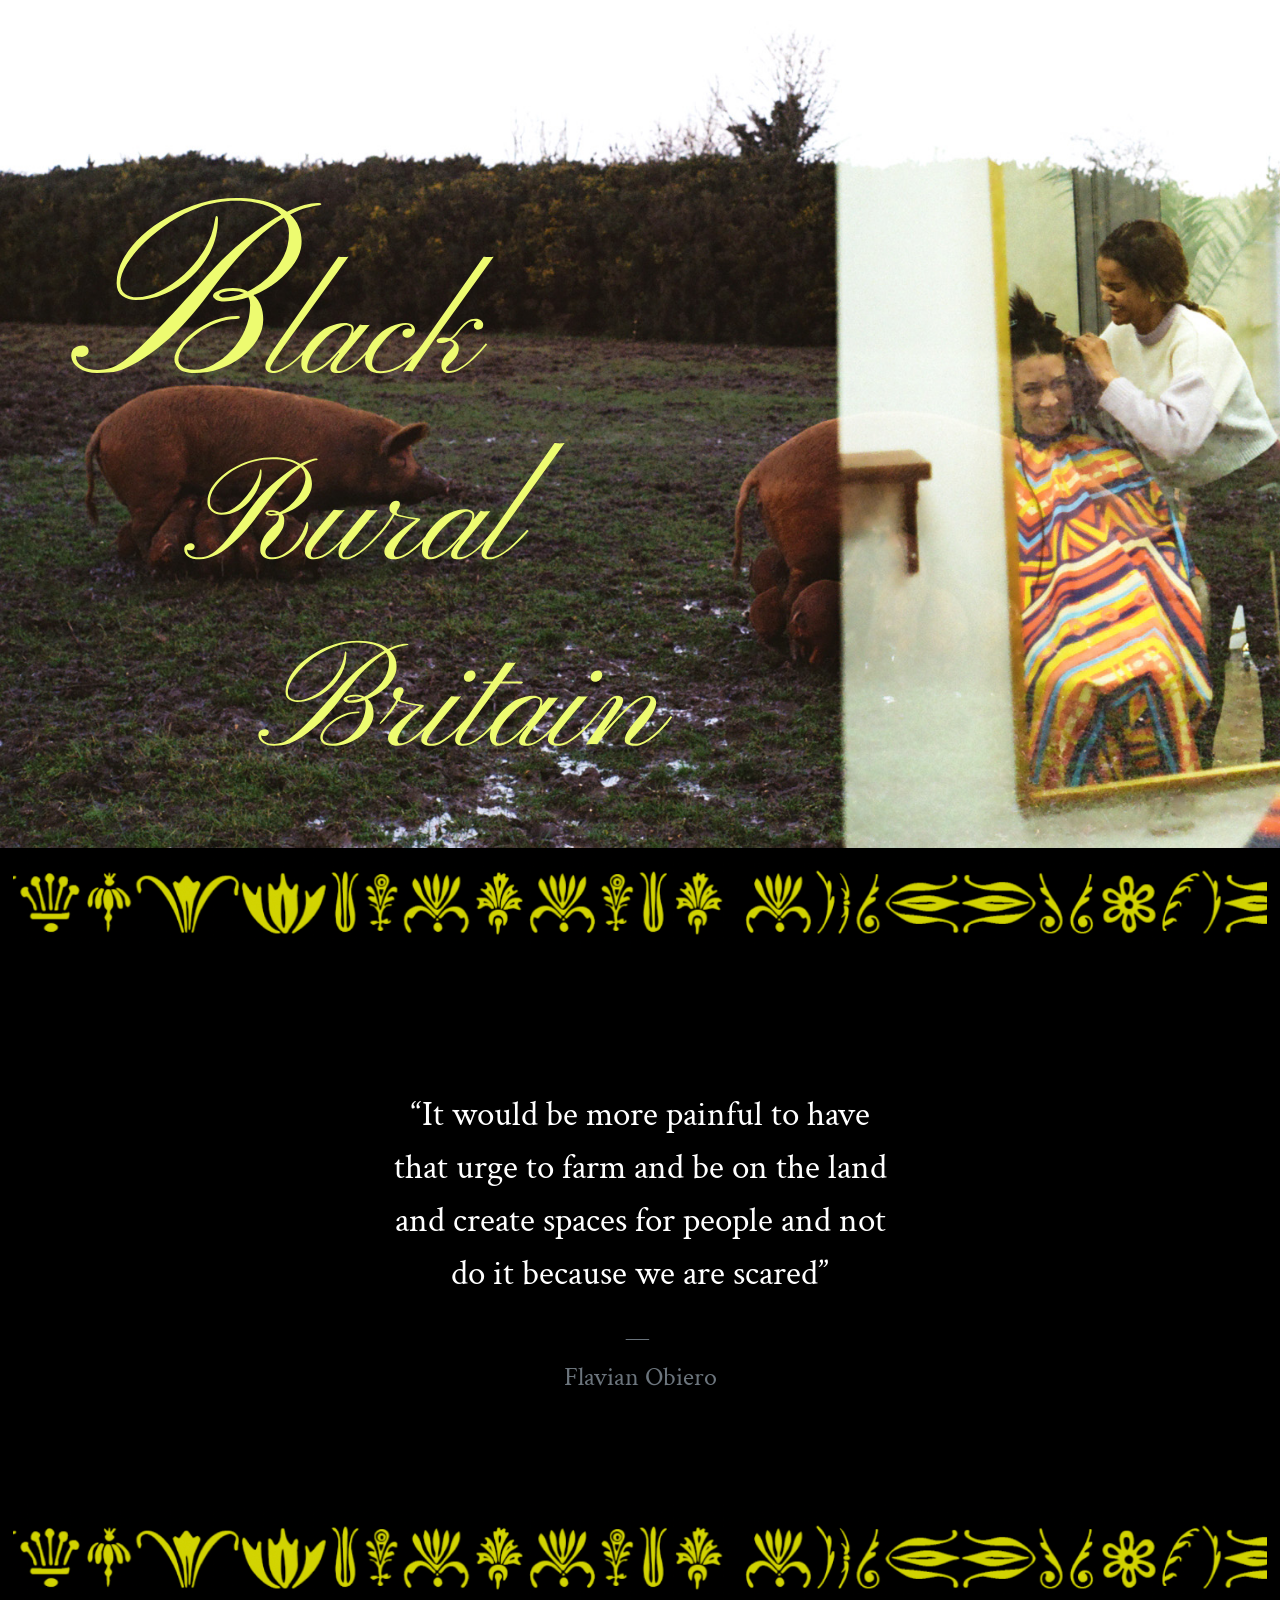
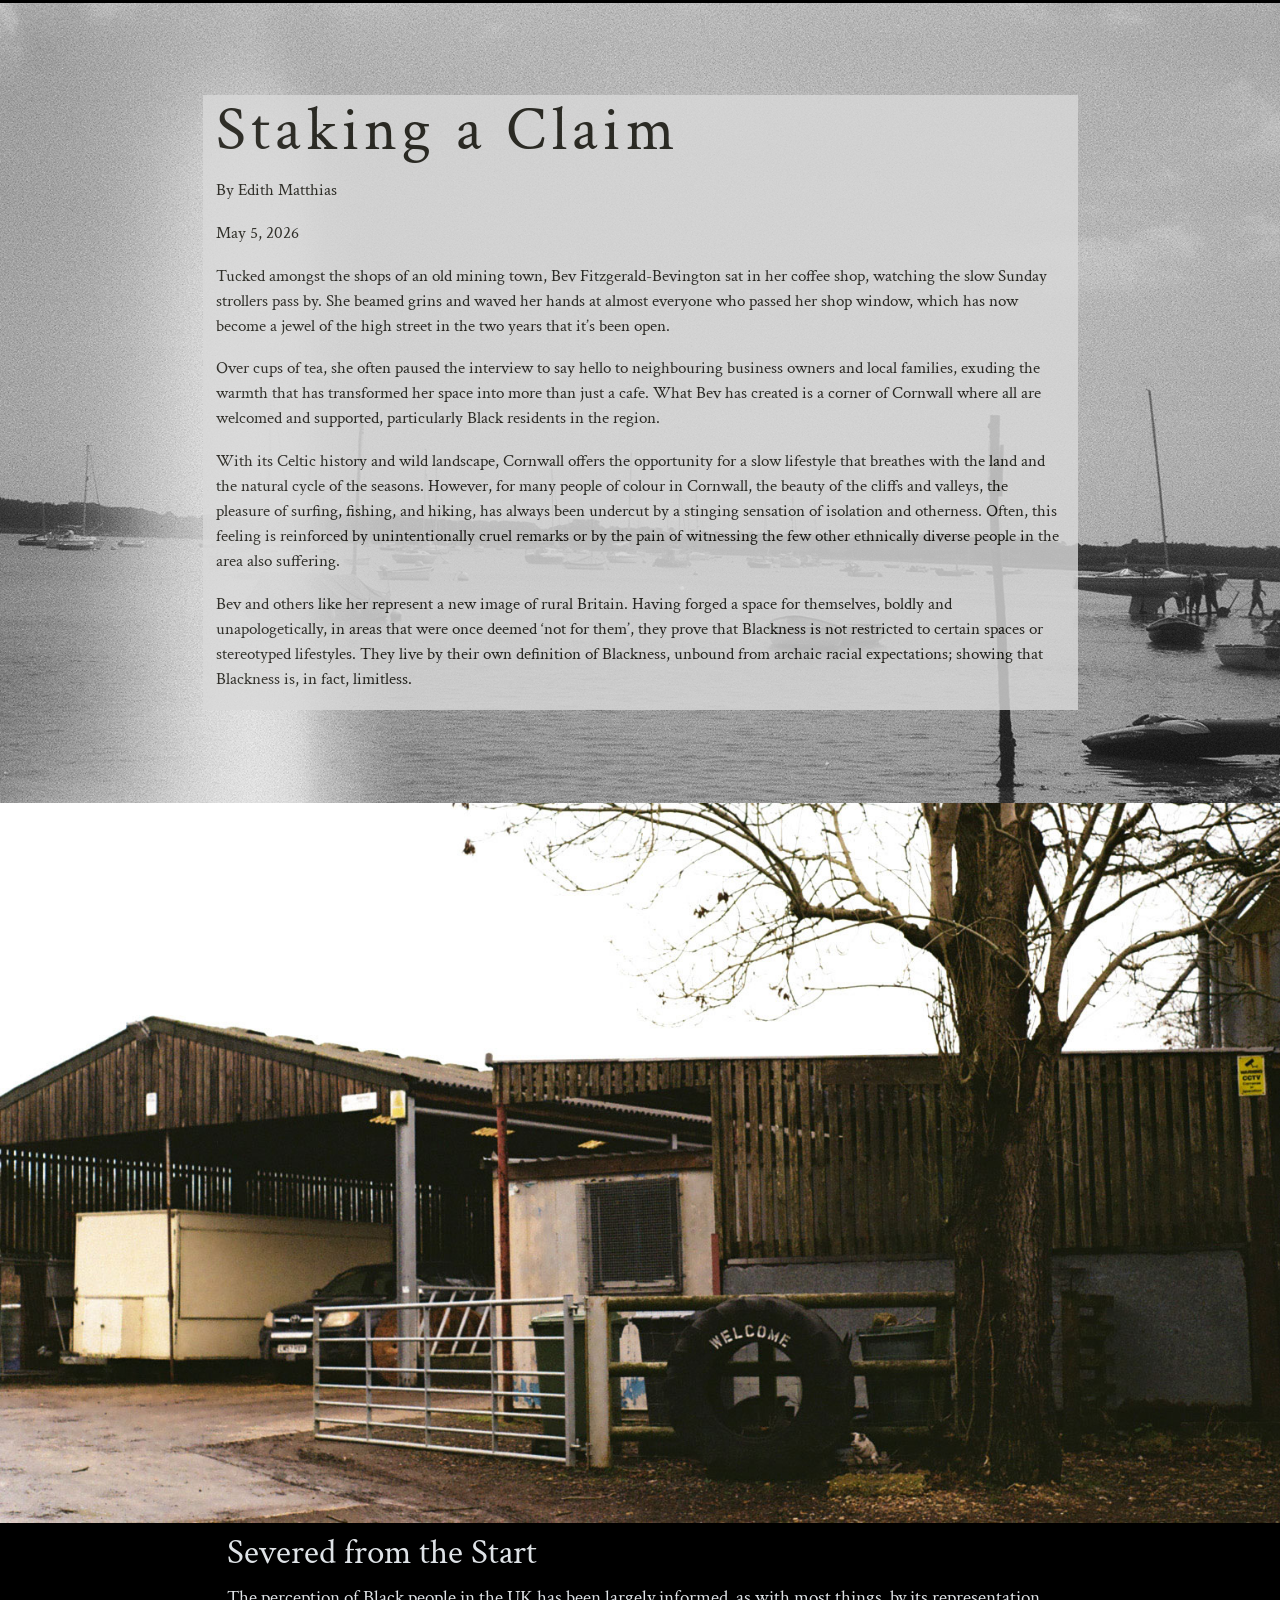
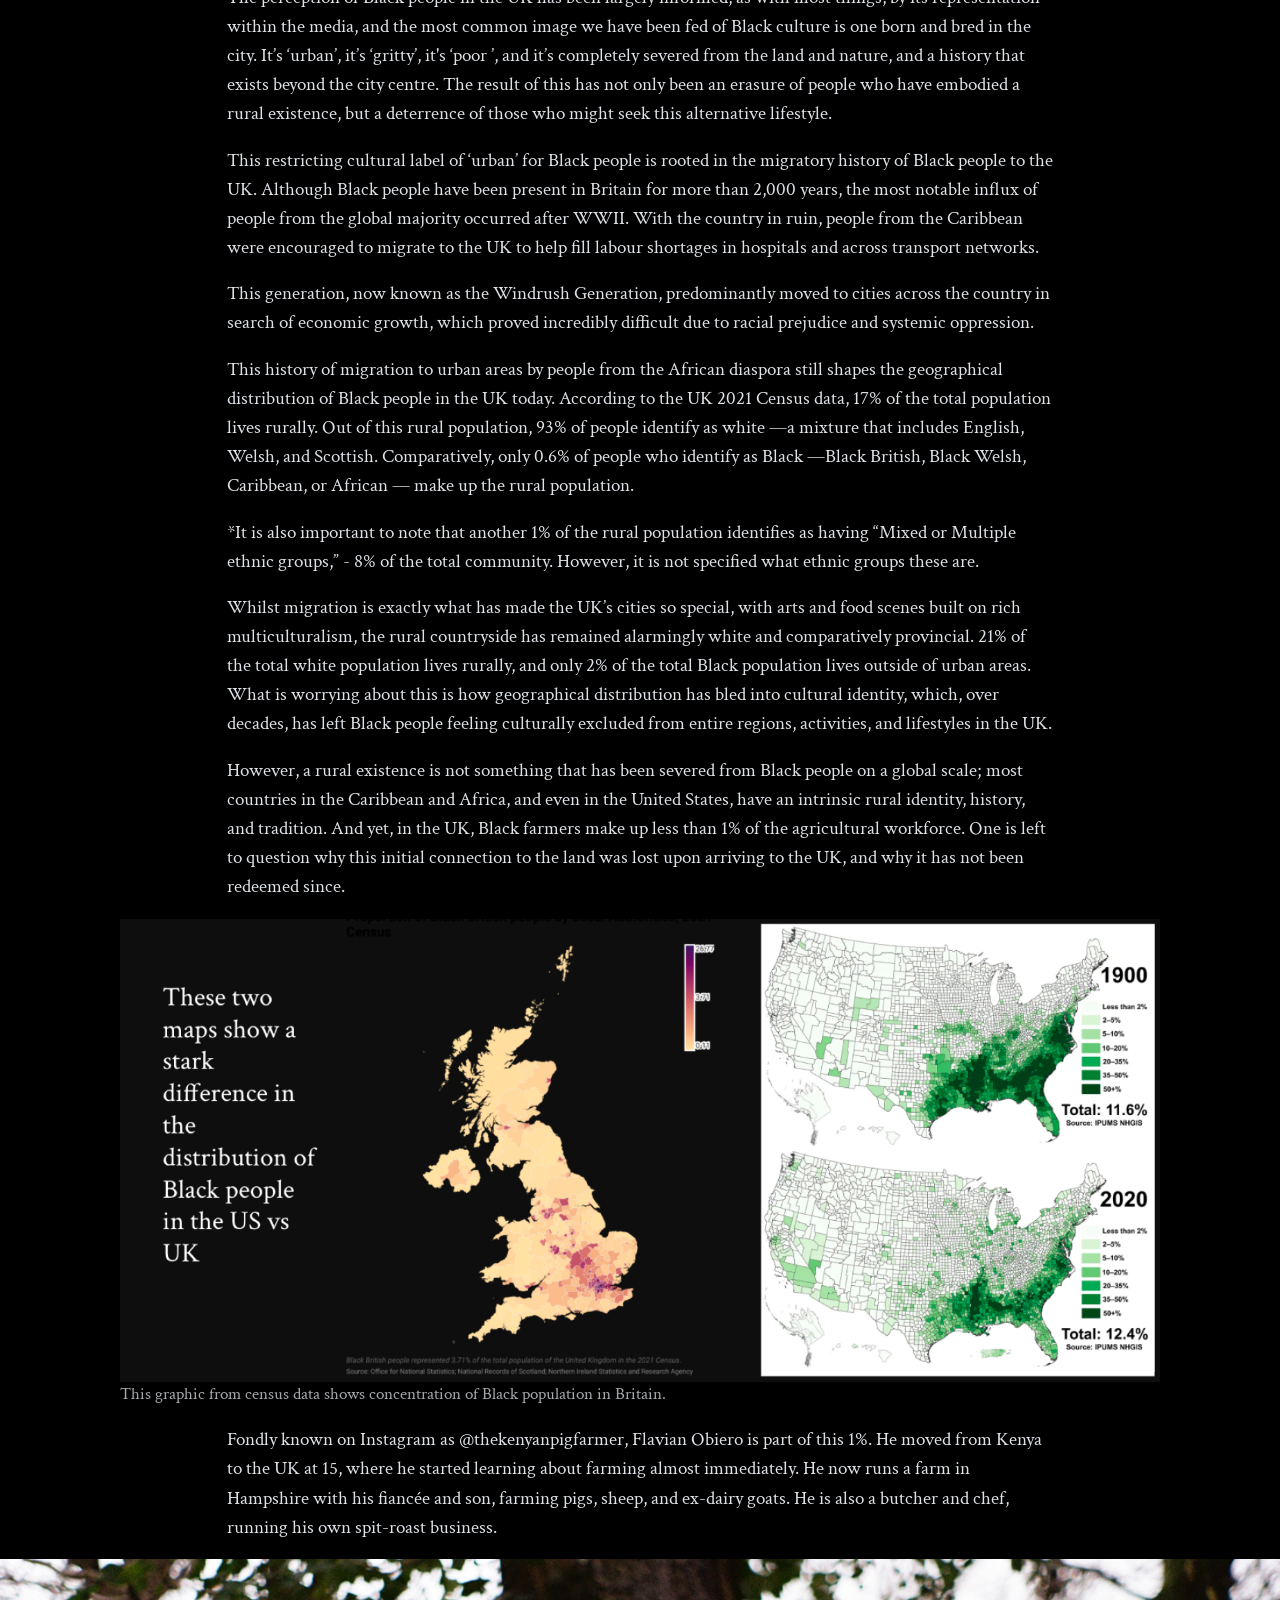
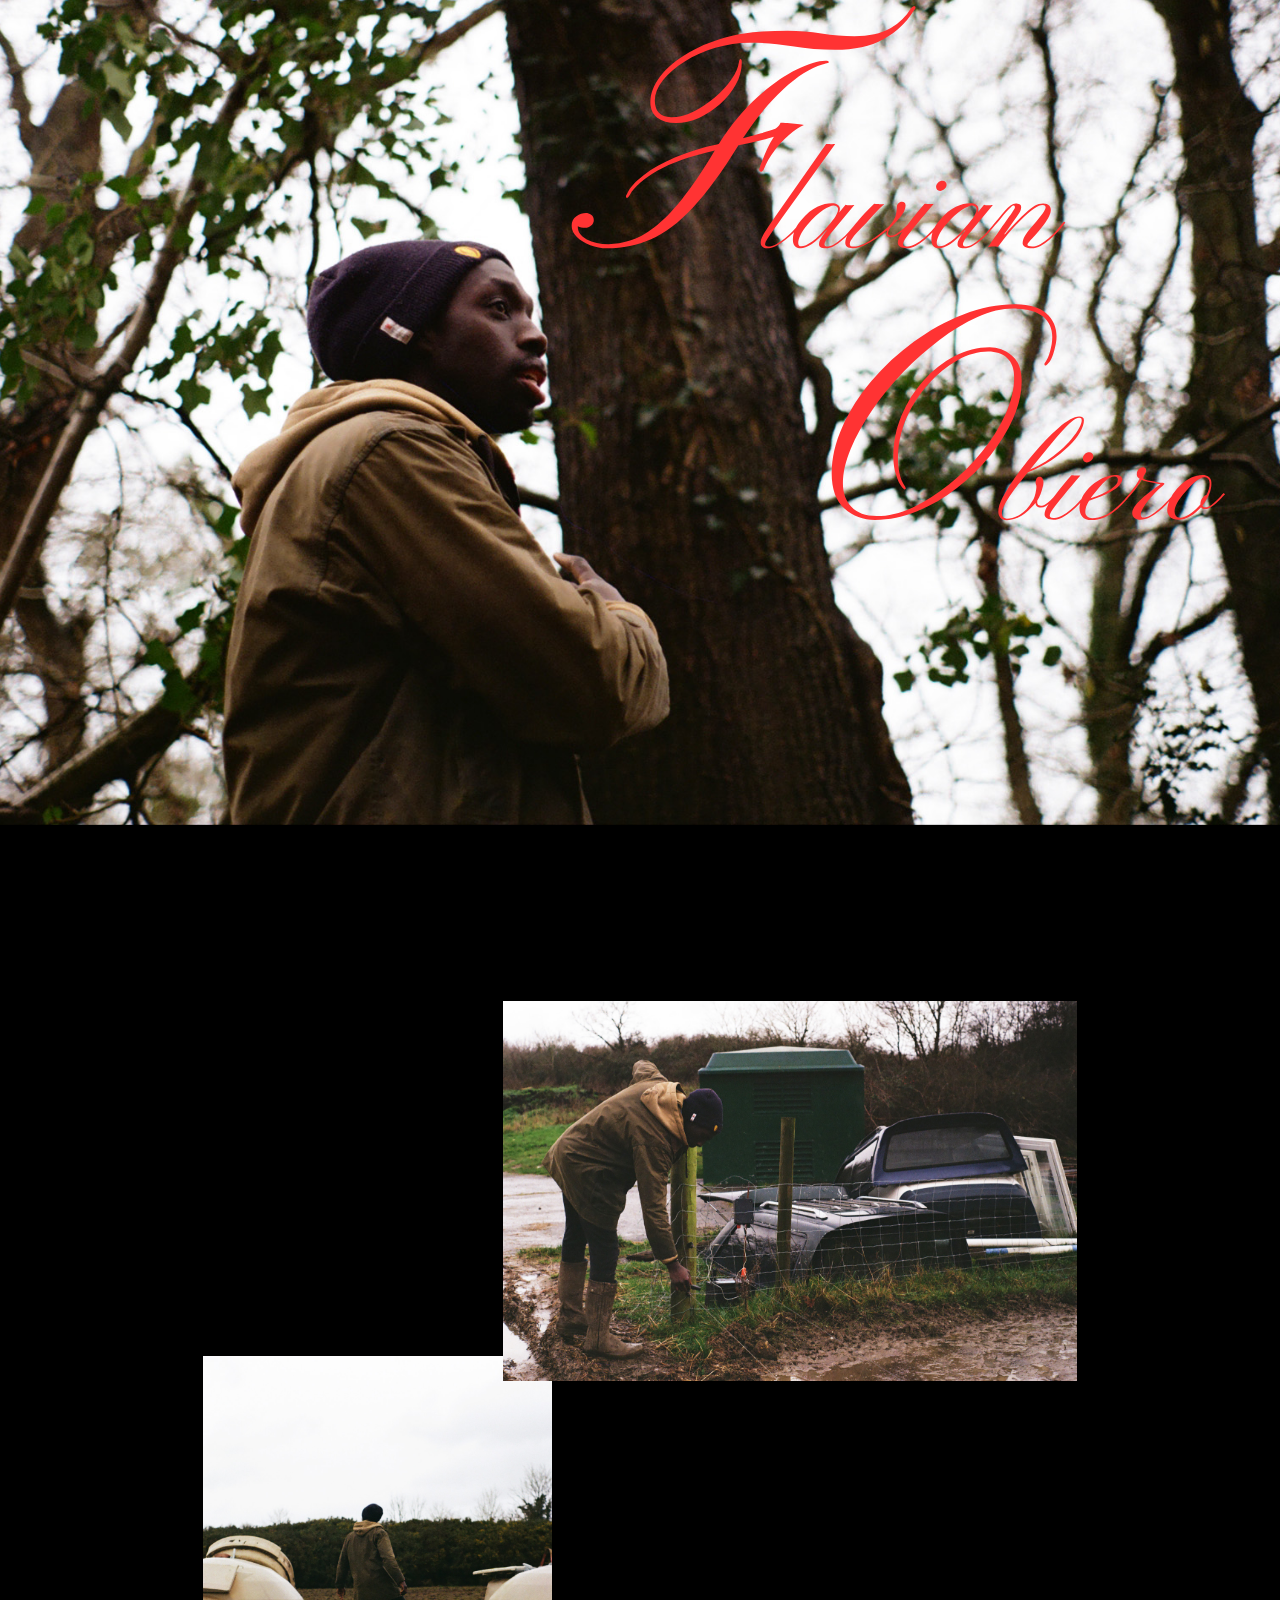
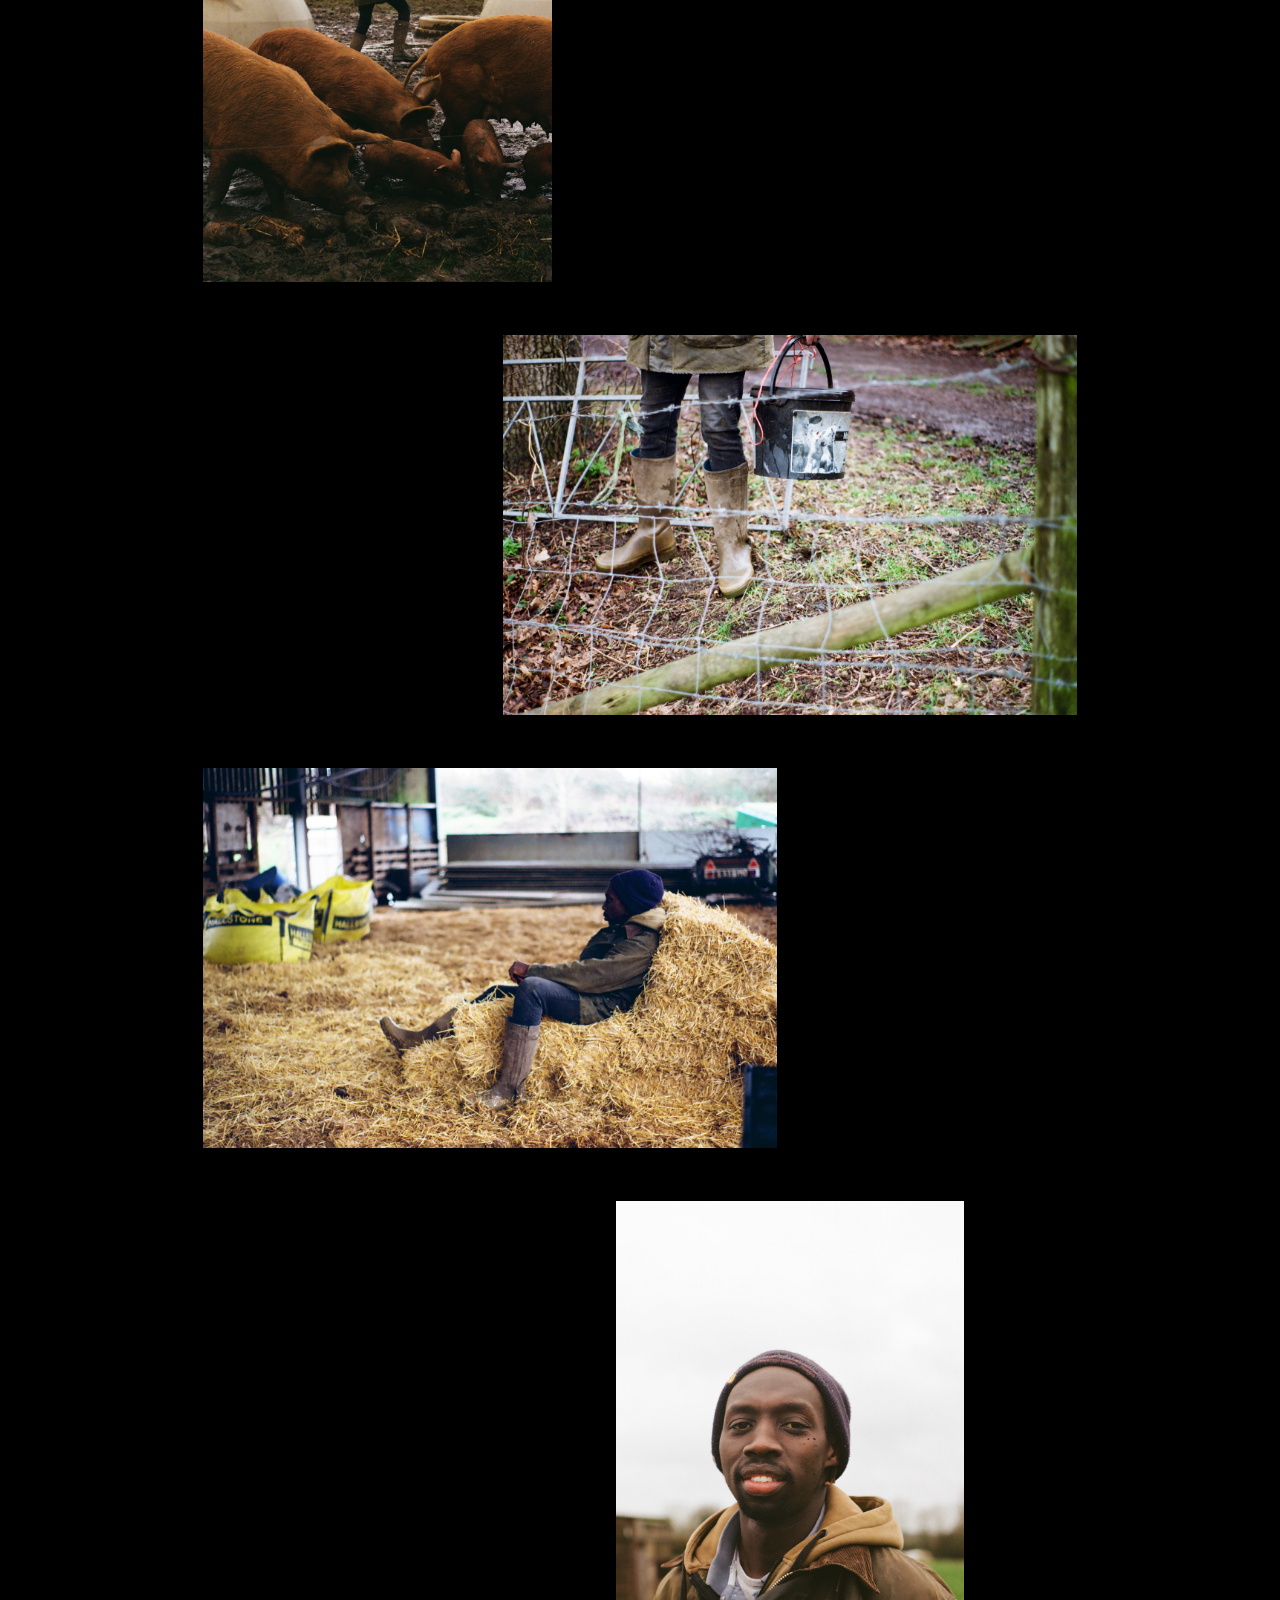
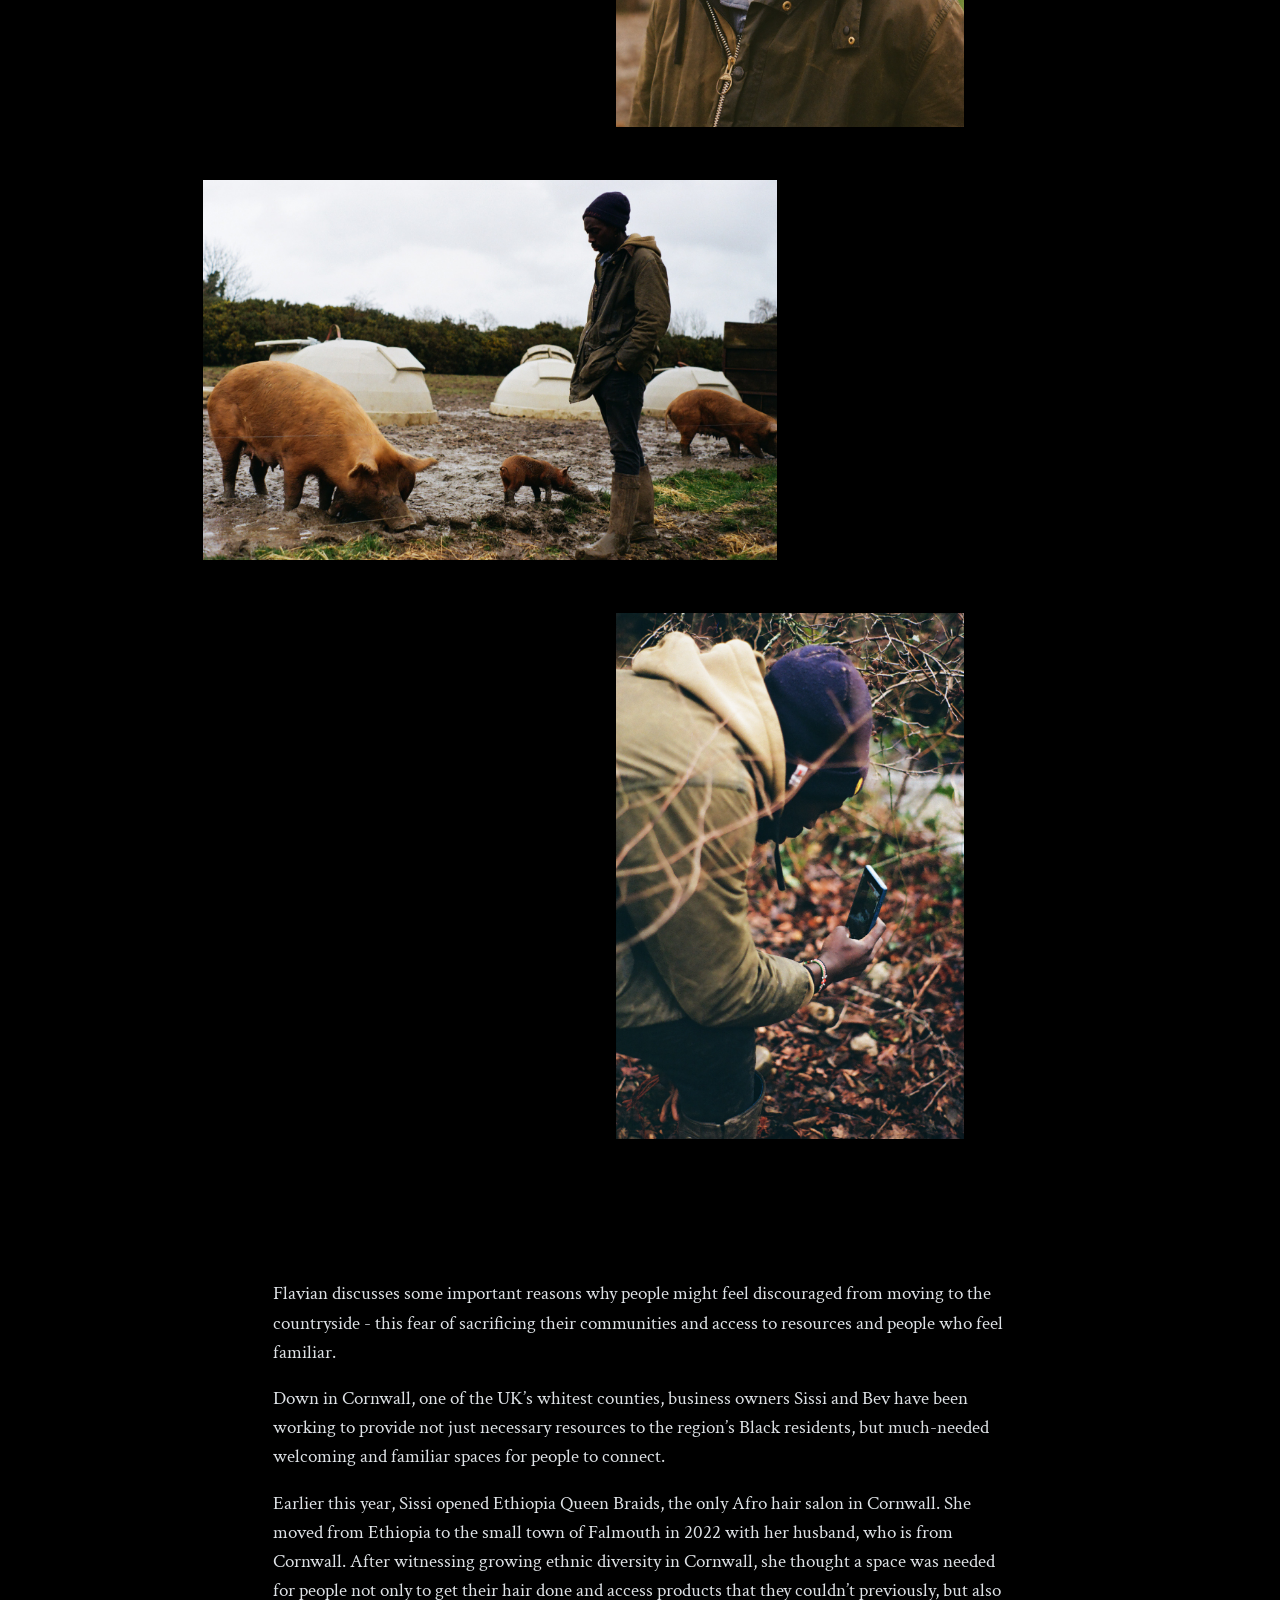
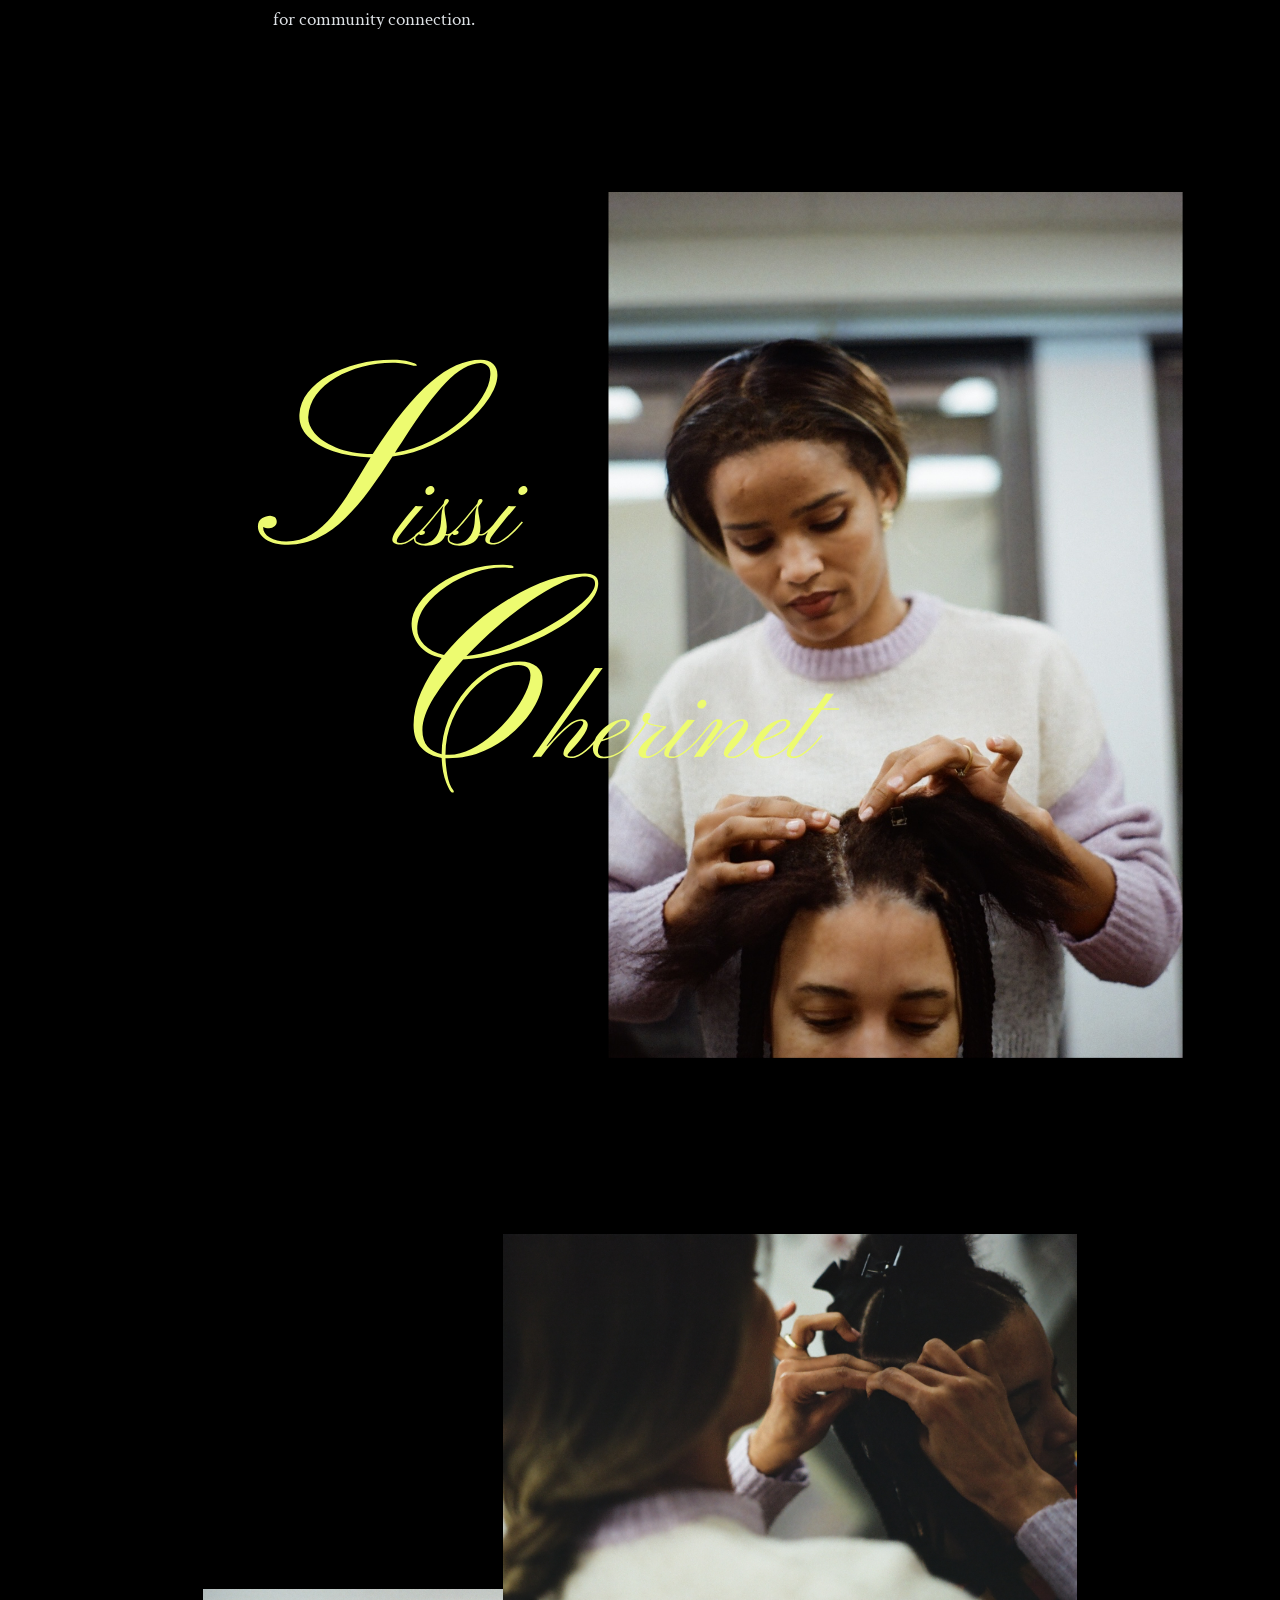
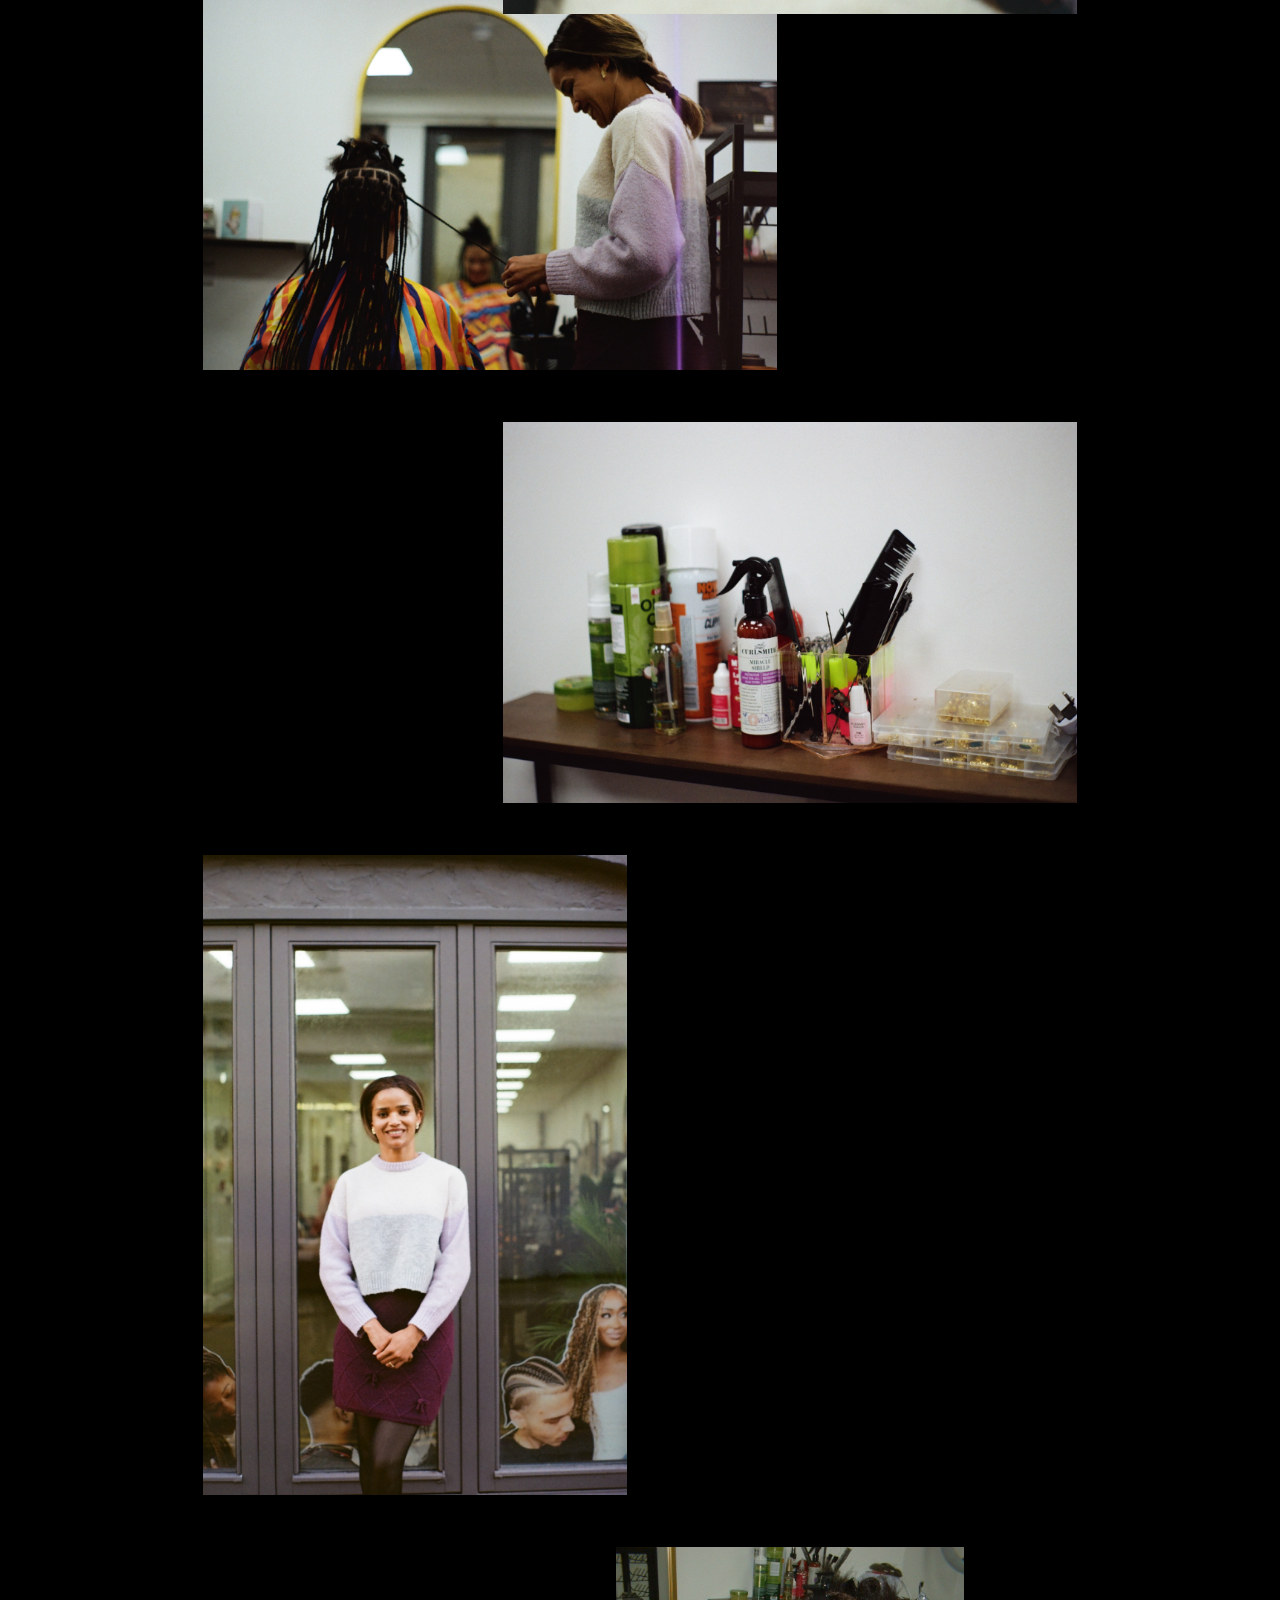
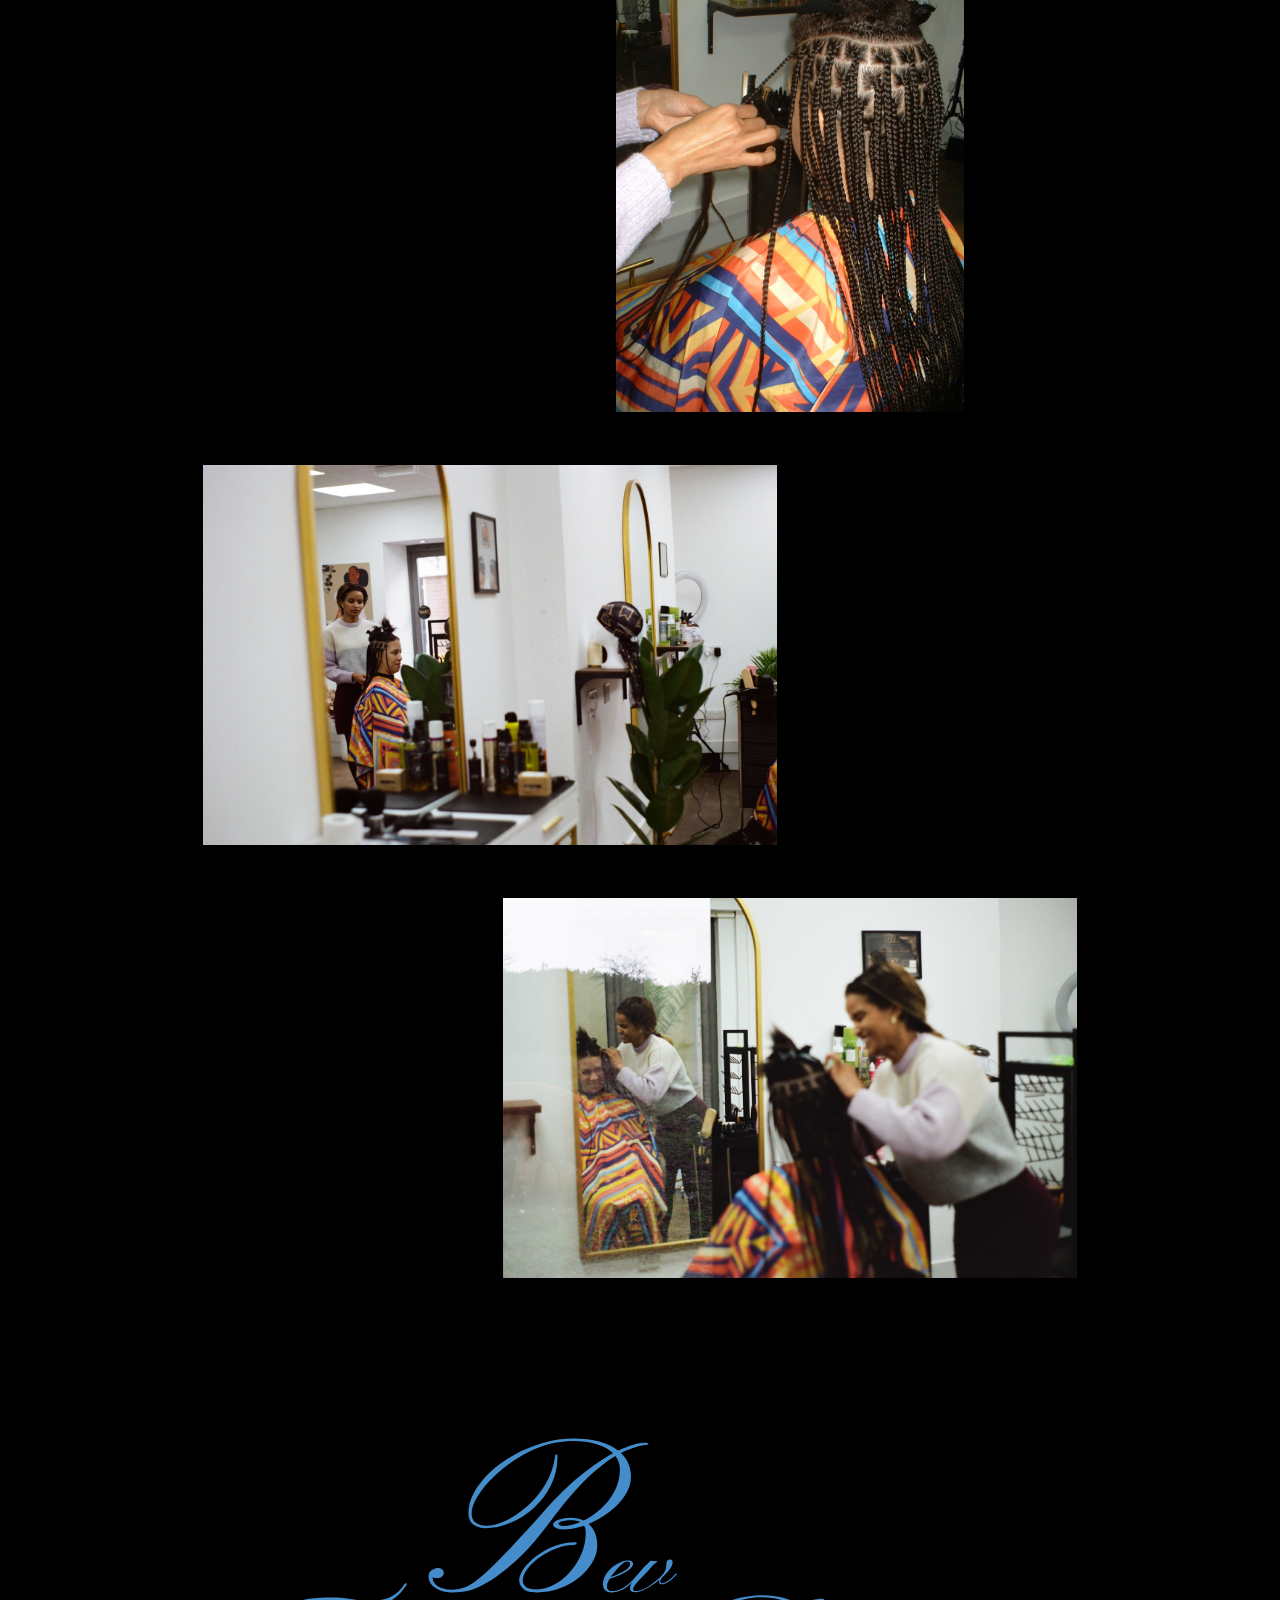
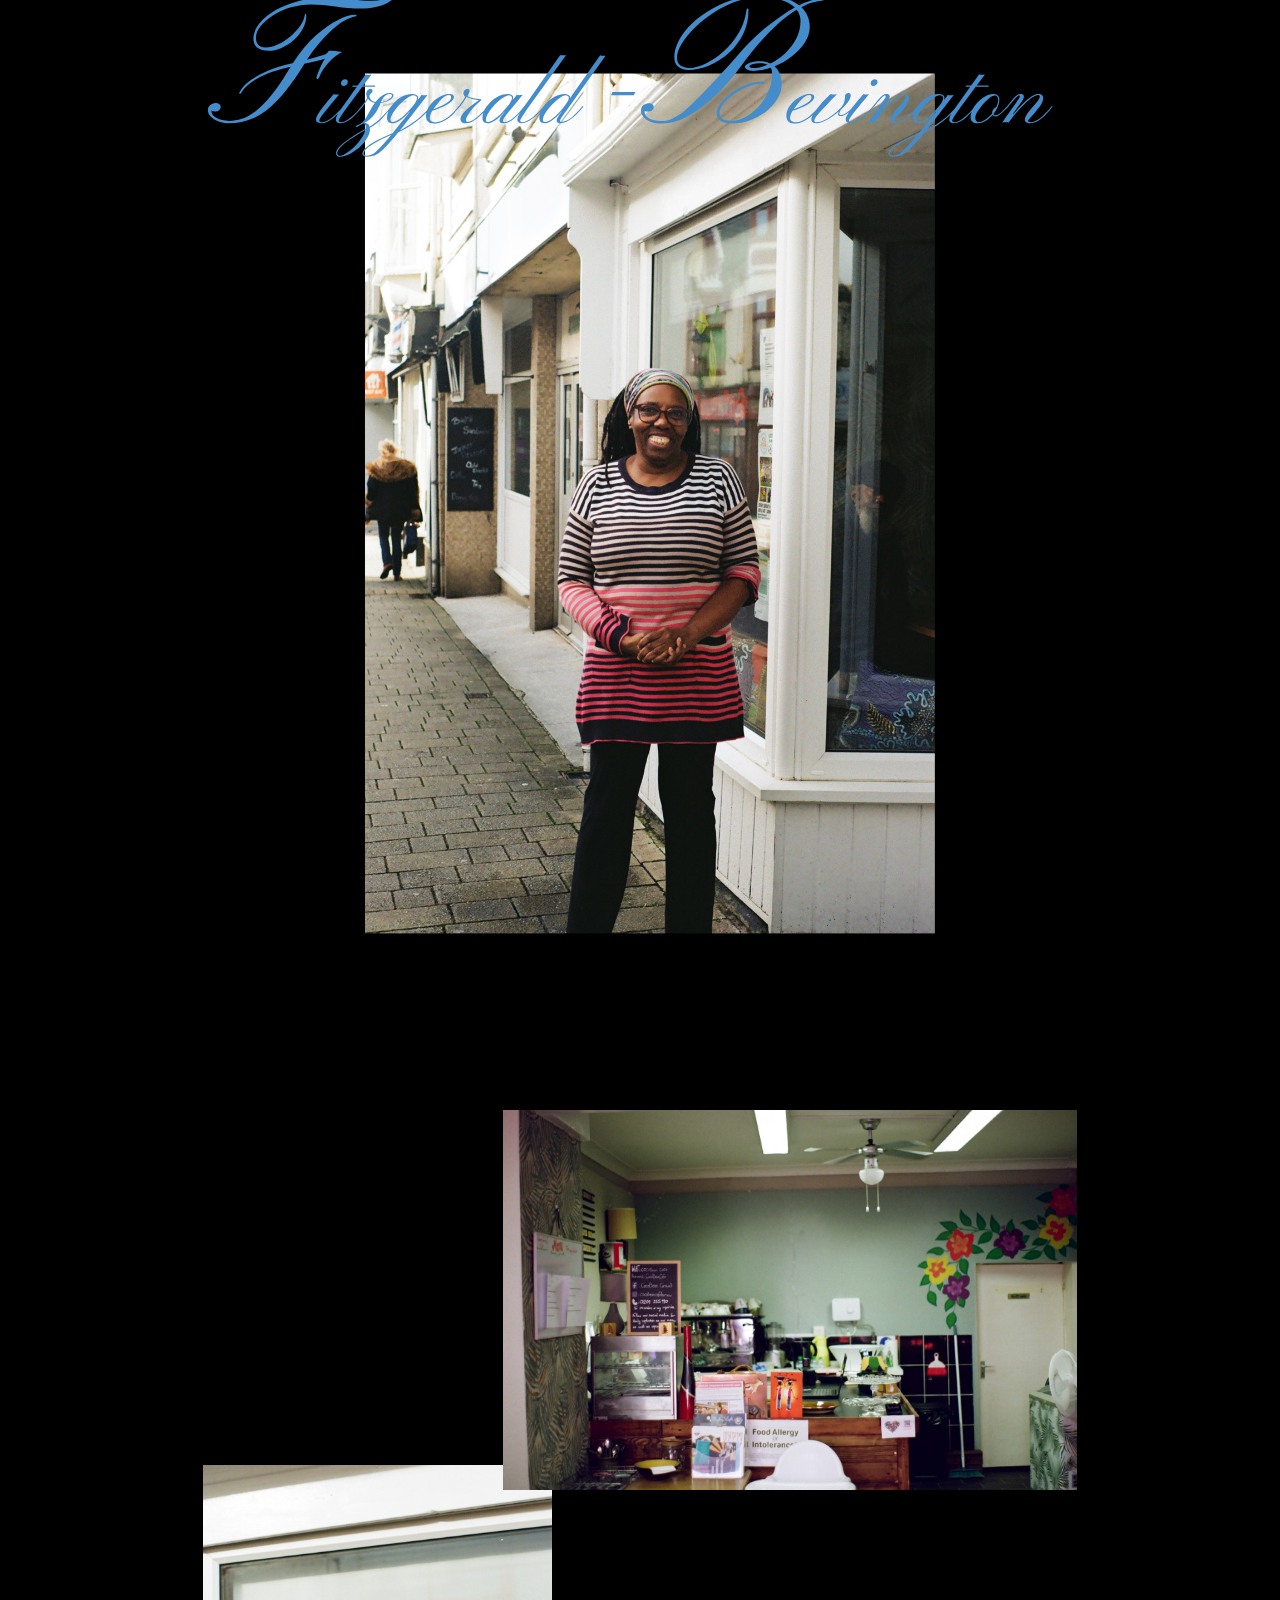
==== index.html @ 3385e82e "Swtiching to static  HTML" ====
<!doctype html>
<html lang="en-GB" data-bs-theme="dark">
  <head>
    <meta charset="utf-8">
    <meta name="viewport" content="width=device-width, initial-scale=1">
    <link href="css/bootstrap.min.css" rel="stylesheet">
    <link href="fonts/fonts.css" rel="stylesheet">
    <link href="css/style.css" rel="stylesheet">
    <title>Black Rural Britain</title>
  </head>

  <body>
  
    <!-- Black Rural Britain Header -->
    <header>
      <h1 class="text-center ps-0 ps-sm-5 display-1 pinyon w-100 visually-hidden">Black Rural Britain</h1>
      <div style="position: relative; padding-bottom: 66.28%; height: 0; overflow: hidden;">
        <svg style="position: absolute; top: 0; left: 0; width: 100%; height: 100%; border: none;" width="100%" height="100%" viewBox="0 0 1545 1024" preserveAspectRatio="xMidYMin" fill="none" xmlns="http://www.w3.org/2000/svg" xmlns:xlink="http://www.w3.org/1999/xlink">
          <image width="1545" height="1024" preserveAspectRatio="none" href="media/image_1.jpg"/>
          <path d="M117.055 450.293C108.461 450.293 101.137 448.242 95.082 444.141C89.0273 439.941 86 434.961 86 429.199C86 424.707 87.5137 421.533 90.541 419.678C93.5684 417.822 96.5957 416.895 99.623 416.895C101.283 416.895 102.895 417.432 104.457 418.506C106.117 419.482 106.947 421.191 106.947 423.633C106.947 425.488 106.117 427.148 104.457 428.613C102.895 430.078 100.99 430.811 98.7441 430.811C97.4746 430.811 96.2051 430.762 94.9355 430.664C93.7637 430.469 92.6895 430.029 91.7129 429.346V430.225C91.7129 435.01 94.1055 438.916 98.8906 441.943C103.676 444.971 110.121 446.484 118.227 446.484C123.109 446.484 127.895 445.801 132.582 444.434C137.367 442.969 142.689 440.234 148.549 436.23C154.408 432.129 161.439 426.221 169.643 418.506C177.846 410.693 187.807 400.586 199.525 388.184C211.244 375.684 225.355 360.254 241.859 341.895C260.512 320.508 278.139 303.125 294.74 289.746C311.342 276.367 326.234 266.162 339.418 259.131C334.047 253.662 326.527 249.512 316.859 246.68C307.289 243.75 296.254 242.285 283.754 242.285C276.918 242.285 269.594 243.018 261.781 244.482C254.066 245.85 246.791 247.803 239.955 250.342C228.236 254.639 216.713 260.498 205.385 267.92C194.154 275.342 183.998 283.447 174.916 292.236C165.834 301.025 158.607 309.766 153.236 318.457C147.865 327.148 145.18 334.961 145.18 341.895C145.18 347.754 147.133 352.051 151.039 354.785C154.945 357.52 159.682 358.887 165.248 358.887C173.549 358.887 182.729 356.445 192.787 351.562C202.943 346.68 212.758 339.941 222.23 331.348C231.703 322.754 239.809 312.842 246.547 301.611C253.383 290.283 257.68 278.223 259.438 265.43C259.828 263.477 260.121 262.207 260.316 261.621C260.512 261.035 260.902 260.742 261.488 260.742C262.562 260.742 263.1 261.816 263.1 263.965C263.1 278.125 260.121 291.211 254.164 303.223C248.207 315.137 240.346 325.488 230.58 334.277C220.814 343.066 210.072 349.902 198.354 354.785C186.732 359.668 175.209 362.109 163.783 362.109C157.924 362.109 152.602 360.498 147.816 357.275C143.129 353.955 140.785 348.682 140.785 341.455C140.785 331.982 143.422 322.412 148.695 312.744C154.066 302.979 161.439 293.701 170.814 284.912C180.189 276.123 191.029 268.311 203.334 261.475C215.639 254.541 228.773 249.072 242.738 245.068C256.801 241.064 271.059 239.062 285.512 239.062C311.879 239.062 332.191 244.531 346.449 255.469C354.164 251.758 361.098 249.072 367.25 247.412C373.402 245.752 378.676 244.922 383.07 244.922C386.293 244.922 387.904 245.41 387.904 246.387C387.904 246.973 386.342 247.51 383.217 247.998C380.189 248.389 375.844 249.316 370.18 250.781C364.516 252.246 357.875 254.932 350.258 258.838C359.438 267.529 364.027 278.369 364.027 291.357C364.027 300.049 361.342 308.594 355.971 316.992C350.6 325.293 343.471 332.861 334.584 339.697C325.795 346.533 316.273 352.051 306.02 356.25C313.832 363.184 317.738 372.998 317.738 385.693C317.738 393.994 315.395 402.002 310.707 409.717C306.117 417.432 299.867 424.365 291.957 430.518C284.145 436.572 275.307 441.406 265.443 445.02C255.58 448.535 245.375 450.293 234.828 450.293C225.453 450.293 219.057 448.486 215.639 444.873C212.221 441.26 210.512 437.646 210.512 434.033C210.512 428.955 212.709 423.389 217.104 417.334C221.498 411.279 227.357 405.518 234.682 400.049C242.006 394.58 250.16 390.088 259.145 386.572C268.129 383.057 277.211 381.299 286.391 381.299C288.441 381.299 289.467 381.885 289.467 383.057C289.467 384.424 287.953 385.107 284.926 385.107C277.309 385.107 269.398 386.719 261.195 389.941C253.09 393.066 245.57 397.119 238.637 402.1C231.703 407.08 226.088 412.402 221.791 418.066C217.494 423.73 215.346 429.102 215.346 434.18C215.346 437.109 216.713 439.844 219.447 442.383C222.182 444.922 227.504 446.191 235.414 446.191C242.348 446.191 249.672 444.189 257.387 440.186C265.102 436.182 272.328 430.615 279.066 423.486C285.805 416.357 291.273 408.105 295.473 398.73C299.77 389.258 301.918 379.053 301.918 368.115C301.918 364.209 301.186 361.084 299.721 358.74C294.936 360.303 290.102 361.572 285.219 362.549C280.336 363.428 275.551 363.867 270.863 363.867C266.371 363.867 262.953 363.135 260.609 361.67C258.266 360.205 257.094 358.691 257.094 357.129C257.094 354.785 259.535 352.637 264.418 350.684C269.301 348.73 274.867 347.754 281.117 347.754C287.758 347.754 293.715 349.072 298.988 351.709C307.191 347.705 315.102 342.285 322.719 335.449C330.336 328.613 336.586 320.605 341.469 311.426C346.352 302.148 348.793 292.041 348.793 281.104C348.793 274.268 346.742 268.213 342.641 262.939C340.492 264.209 338.246 265.625 335.902 267.188C333.656 268.75 331.312 270.41 328.871 272.168C320.766 278.223 312.758 285.01 304.848 292.529C296.938 300.049 288.686 308.838 280.092 318.896C271.498 328.955 262.123 340.82 251.967 354.492C233.607 379.102 215.785 398.779 198.5 413.525C181.312 428.271 164.906 438.867 149.281 445.312C143.91 447.461 138.539 448.828 133.168 449.414C127.895 450 122.523 450.293 117.055 450.293ZM271.01 359.18C278.041 359.18 285.854 357.373 294.447 353.76C291.322 352.002 286.928 351.123 281.264 351.123C276.674 351.123 272.719 351.66 269.398 352.734C266.176 353.711 264.564 354.785 264.564 355.957C264.564 356.641 265.15 357.373 266.322 358.154C267.592 358.838 269.154 359.18 271.01 359.18ZM328.871 450.176C326.41 450.176 324.389 449.502 322.807 448.154C321.166 446.748 320.346 445.049 320.346 443.057C320.346 441.475 320.551 439.951 320.961 438.486C321.312 436.963 322.162 435.029 323.51 432.686C324.799 430.283 326.791 427.061 329.486 423.018C332.182 418.975 335.844 413.613 340.473 406.934L408.412 309.814C409.232 309.873 410.258 309.961 411.488 310.078C412.777 310.195 414.594 310.225 416.938 310.166C417.406 310.166 417.934 310.137 418.52 310.078C419.164 309.961 419.867 309.873 420.629 309.814L348.383 410.098C343.109 417.48 338.979 423.34 335.99 427.676C333.002 431.953 330.805 435.234 329.398 437.52C327.992 439.746 327.113 441.357 326.762 442.354C326.41 443.291 326.234 444.111 326.234 444.814C326.234 446.748 327.611 447.715 330.365 447.715C333.822 447.715 337.455 446.689 341.264 444.639C345.131 442.588 348.939 440.039 352.689 436.992C356.439 433.887 359.896 430.723 363.061 427.5C366.225 424.277 368.891 421.436 371.059 418.975C373.285 416.514 374.75 414.961 375.453 414.316L377.211 415.811C376.449 416.572 374.926 418.213 372.641 420.732C370.355 423.252 367.543 426.182 364.203 429.521C360.863 432.803 357.201 436.025 353.217 439.189C349.291 442.354 345.219 444.99 341 447.1C336.84 449.15 332.797 450.176 328.871 450.176ZM374.486 450.176C370.736 450.176 367.982 449.15 366.225 447.1C364.525 445.049 363.676 442.236 363.676 438.662C363.676 434.736 364.496 430.547 366.137 426.094C367.836 421.641 370.619 417.217 374.486 412.822C382.396 403.623 389.779 397.5 396.635 394.453C403.549 391.348 410.023 389.795 416.059 389.795C419.105 389.795 421.684 390.439 423.793 391.729C425.902 393.018 426.957 394.775 426.957 397.002C426.957 398.701 426.605 400.43 425.902 402.188C427.777 399.961 429.359 398.027 430.648 396.387C431.996 394.688 433.285 393.076 434.516 391.553C436.039 392.021 437.797 392.256 439.789 392.256C440.609 392.256 441.723 392.227 443.129 392.168C444.535 392.109 445.619 392.021 446.381 391.904L416.762 427.588C413.012 432.041 410.316 435.674 408.676 438.486C407.035 441.24 406.215 443.379 406.215 444.902C406.215 446.777 407.123 447.715 408.939 447.715C412.104 447.715 415.385 446.807 418.783 444.99C422.182 443.115 425.521 440.742 428.803 437.871C432.084 434.941 435.16 431.924 438.031 428.818C440.902 425.654 443.422 422.754 445.59 420.117C447.816 417.422 449.516 415.43 450.688 414.141L452.445 415.635C451.156 417.1 449.34 419.209 446.996 421.963C444.652 424.717 441.957 427.705 438.91 430.928C435.922 434.15 432.67 437.227 429.154 440.156C425.697 443.086 422.123 445.488 418.432 447.363C414.799 449.238 411.195 450.176 407.621 450.176C401.762 450.176 398.832 448.359 398.832 444.727C398.832 443.379 399.066 442.031 399.535 440.684C400.062 439.277 401.088 437.49 402.611 435.322C404.135 433.096 406.42 430.137 409.467 426.445L408.588 426.094C401.439 434.883 394.818 441.094 388.725 444.727C382.689 448.359 377.943 450.176 374.486 450.176ZM374.838 447.539C378.588 447.539 383.539 445.371 389.691 441.035C395.844 436.641 403.227 429.346 411.84 419.15C413.246 417.451 414.535 415.869 415.707 414.404C416.938 412.939 418.109 411.562 419.223 410.273C420.57 408.223 421.771 406.084 422.826 403.857C423.939 401.631 424.496 399.609 424.496 397.793C424.496 395.977 423.852 394.658 422.562 393.838C421.273 392.959 419.867 392.52 418.344 392.52C415.473 392.52 410.814 394.6 404.369 398.76C397.982 402.861 390.951 409.453 383.275 418.535C378.881 423.809 375.717 428.496 373.783 432.598C371.85 436.699 370.883 440.156 370.883 442.969C370.883 446.016 372.201 447.539 374.838 447.539ZM458.861 450.527C452.65 450.527 448.051 449.004 445.062 445.957C442.133 442.852 440.668 439.102 440.668 434.707C440.668 430.898 441.547 426.885 443.305 422.666C445.121 418.389 447.875 414.053 451.566 409.658C457.953 402.158 464.691 396.943 471.781 394.014C478.93 391.025 485.082 389.619 490.238 389.795C494.164 389.912 496.889 390.85 498.412 392.607C499.994 394.307 500.814 396.094 500.873 397.969C500.99 400.488 500.023 402.744 497.973 404.736C495.98 406.67 493.842 407.637 491.557 407.637C490.209 407.637 488.92 407.197 487.689 406.318C486.518 405.439 485.902 404.15 485.844 402.451C485.785 400.811 486.4 399.434 487.689 398.32C489.037 397.207 490.619 396.621 492.436 396.562C493.842 396.504 495.336 396.826 496.918 397.529V397.178C496.918 395.654 496.391 394.424 495.336 393.486C494.34 392.549 492.641 392.08 490.238 392.08C486.312 392.08 481.596 394.248 476.088 398.584C470.639 402.92 464.457 409.6 457.543 418.623C454.32 422.9 452.123 426.68 450.951 429.961C449.779 433.184 449.193 436.084 449.193 438.662C449.193 441.182 450.131 443.379 452.006 445.254C453.939 447.07 456.4 447.979 459.389 447.979C464.662 447.979 469.672 447.012 474.418 445.078C479.223 443.145 483.617 440.713 487.602 437.783C491.645 434.795 495.248 431.719 498.412 428.555C501.576 425.391 504.184 422.52 506.234 419.941C508.285 417.363 509.721 415.547 510.541 414.492C510.834 414.141 511.303 414.199 511.947 414.668C512.592 415.078 512.768 415.459 512.475 415.811C511.713 416.982 510.248 418.916 508.08 421.611C505.912 424.248 503.158 427.207 499.818 430.488C496.537 433.77 492.758 436.934 488.48 439.98C484.262 443.027 479.633 445.547 474.594 447.539C469.613 449.531 464.369 450.527 458.861 450.527ZM486.459 448.77L583.754 309.814C584.457 309.873 585.453 309.961 586.742 310.078C588.031 310.195 589.848 310.225 592.191 310.166C592.66 310.166 593.188 310.137 593.773 310.078C594.418 309.961 595.121 309.873 595.883 309.814L534.887 394.629C526.742 405.938 519.711 415.898 513.793 424.512C507.875 433.125 502.543 441.064 497.797 448.33C496.449 448.037 494.75 447.891 492.699 447.891C491.938 447.891 490.883 448.008 489.535 448.242C488.129 448.418 487.104 448.594 486.459 448.77ZM541.566 450.176C538.344 450.176 536.059 449.238 534.711 447.363C533.422 445.43 532.777 443.232 532.777 440.771C532.777 438.545 533.51 435.967 534.975 433.037C536.439 430.107 539.281 426.592 543.5 422.49C545.199 420.732 546.342 419.414 546.928 418.535C547.514 417.656 547.807 416.895 547.807 416.25C547.807 414.023 546.078 412.324 542.621 411.152C540.277 412.441 538.139 413.262 536.205 413.613C534.33 413.906 532.895 414.053 531.898 414.053C530.258 414.053 528.998 413.789 528.119 413.262C527.299 412.676 526.889 412.031 526.889 411.328C526.889 410.273 527.709 409.336 529.35 408.516C531.049 407.695 533.041 407.285 535.326 407.285C537.904 407.285 540.307 407.607 542.533 408.252C543.881 407.607 545.023 406.875 545.961 406.055C546.957 405.176 548.246 403.857 549.828 402.1C551.938 399.697 554.164 397.148 556.508 394.453C558.852 391.699 561.459 389.385 564.33 387.51C567.201 385.576 570.395 384.609 573.91 384.609C576.723 384.609 578.979 385.342 580.678 386.807C582.436 388.271 583.285 389.971 583.227 391.904C583.168 394.072 582.523 395.625 581.293 396.562C580.062 397.5 578.627 397.969 576.986 397.969C575.697 397.969 574.496 397.471 573.383 396.475C572.328 395.479 571.859 394.219 571.977 392.695C572.035 391.582 572.387 390.645 573.031 389.883C573.734 389.121 574.555 388.594 575.492 388.301C574.613 387.598 573.471 387.246 572.064 387.246C569.428 387.246 566.645 388.359 563.715 390.586C560.844 392.812 557.006 396.973 552.201 403.066C551.088 404.414 549.945 405.615 548.773 406.67C547.66 407.666 546.547 408.574 545.434 409.395C551 411.973 553.783 415.781 553.783 420.82C553.783 423.164 553.109 425.771 551.762 428.643C550.473 431.455 547.133 435.293 541.742 440.156C540.805 441.094 540.014 441.973 539.369 442.793C538.725 443.613 538.402 444.346 538.402 444.99C538.402 445.811 538.695 446.484 539.281 447.012C539.867 447.48 540.951 447.715 542.533 447.715C546.166 447.715 549.945 446.631 553.871 444.463C557.797 442.295 561.635 439.6 565.385 436.377C569.135 433.096 572.562 429.814 575.668 426.533C578.773 423.252 581.264 420.439 583.139 418.096C585.072 415.752 586.156 414.463 586.391 414.229L588.148 415.811C587.855 416.045 586.684 417.363 584.633 419.766C582.582 422.168 579.916 425.068 576.635 428.467C573.412 431.807 569.809 435.146 565.824 438.486C561.898 441.826 557.826 444.609 553.607 446.836C549.447 449.062 545.434 450.176 541.566 450.176ZM241.039 675.176C234.652 675.176 229.936 674.004 226.889 671.66C223.9 669.316 222.406 666.475 222.406 663.135C222.406 660.557 223.314 658.711 225.131 657.598C226.947 656.426 228.764 655.84 230.58 655.84C231.576 655.84 232.543 656.162 233.48 656.807C234.477 657.451 234.975 658.477 234.975 659.883C234.975 660.996 234.477 662.021 233.48 662.959C232.543 663.838 231.43 664.277 230.141 664.277C229.379 664.277 228.617 664.219 227.855 664.102C227.152 663.984 226.508 663.721 225.922 663.311V663.838C225.922 666.416 227.152 668.555 229.613 670.254C232.133 671.895 235.561 672.715 239.896 672.715C243.764 672.715 247.455 672.041 250.971 670.693C254.486 669.346 258.324 666.797 262.484 663.047C266.703 659.238 271.742 653.73 277.602 646.523C283.461 639.316 290.668 629.824 299.223 618.047C308.598 604.922 318.002 594.17 327.436 585.791C336.869 577.412 346.537 569.941 356.439 563.379C357.025 563.027 357.582 562.705 358.109 562.412C358.695 562.061 359.281 561.738 359.867 561.445C356.293 559.043 351.811 557.256 346.42 556.084C341.088 554.912 335.111 554.326 328.49 554.326C318.295 554.326 308.627 555.967 299.486 559.248C290.346 562.529 282.289 566.777 275.316 571.992C268.344 577.207 262.895 582.832 258.969 588.867C255.102 594.844 253.256 600.586 253.432 606.094C253.549 609.258 254.34 611.777 255.805 613.652C257.328 615.527 259.115 616.875 261.166 617.695C263.275 618.516 265.268 618.926 267.143 618.926C271.361 618.926 275.609 617.637 279.887 615.059C284.164 612.422 288.236 609.082 292.104 605.039C296.029 600.938 299.545 596.602 302.65 592.031C305.756 587.402 308.275 583.066 310.209 579.023C312.143 574.98 313.227 571.729 313.461 569.268C313.695 567.275 314.135 566.279 314.779 566.279C315.365 566.279 315.658 567.217 315.658 569.092C315.834 574.248 314.838 579.844 312.67 585.879C310.502 591.855 307.279 597.539 303.002 602.93C298.783 608.32 293.627 612.715 287.533 616.113C281.439 619.512 274.584 621.211 266.967 621.211C263.158 621.211 259.467 619.893 255.893 617.256C252.377 614.561 250.561 610.986 250.443 606.533C250.268 600.732 251.703 595.137 254.75 589.746C257.797 584.297 262.016 579.287 267.406 574.717C272.797 570.146 278.92 566.162 285.775 562.764C292.689 559.307 299.926 556.641 307.484 554.766C315.043 552.832 322.484 551.865 329.809 551.865C343.285 551.865 354.213 554.561 362.592 559.951C367.104 557.666 371 555.996 374.281 554.941C377.562 553.887 380.023 553.359 381.664 553.359C382.777 553.359 383.363 553.652 383.422 554.238C383.422 554.941 382.602 555.41 380.961 555.645C376.449 556.582 371.381 558.779 365.756 562.236C372.553 567.744 376.127 574.805 376.479 583.418C376.713 588.34 375.365 593.232 372.436 598.096C369.506 602.9 365.287 607.266 359.779 611.191C354.33 615.059 347.885 618.105 340.443 620.332C342.143 622.09 343.021 624.375 343.08 627.188C343.256 629.824 342.963 632.49 342.201 635.186C341.439 637.822 339.77 640.928 337.191 644.502C334.613 648.018 330.688 652.412 325.414 657.686C323.422 659.385 322.074 660.967 321.371 662.432C320.668 663.838 320.346 665.127 320.404 666.299C320.404 668.057 321.049 669.58 322.338 670.869C323.627 672.1 326.059 672.715 329.633 672.715C334.32 672.715 339.213 670.986 344.311 667.529C349.467 664.072 354.271 659.326 358.725 653.291C363.178 647.256 366.693 640.43 369.271 632.812C369.74 631.055 370.15 630.176 370.502 630.176C371.557 630.176 372.084 631.025 372.084 632.725C372.143 637.822 370.766 642.891 367.953 647.93C365.141 652.91 361.508 657.451 357.055 661.553C352.602 665.654 347.885 668.965 342.904 671.484C337.982 673.945 333.412 675.176 329.193 675.176C324.447 675.176 320.785 674.18 318.207 672.188C315.629 670.137 314.281 667.529 314.164 664.365C314.047 660.029 314.75 656.133 316.273 652.676C317.797 649.219 319.76 646.055 322.162 643.184C324.564 640.312 326.967 637.646 329.369 635.186C332.475 632.607 334.467 630.469 335.346 628.77C336.225 627.07 336.635 625.4 336.576 623.76C336.576 622.939 336.4 622.178 336.049 621.475C334.584 621.826 333.178 622.09 331.83 622.266C330.482 622.383 329.223 622.441 328.051 622.441C325.531 622.441 323.627 622.119 322.338 621.475C321.049 620.771 320.375 619.98 320.316 619.102C320.258 618.398 320.785 617.725 321.898 617.08C323.07 616.377 324.77 616.025 326.996 616.025C328.93 616.025 330.805 616.201 332.621 616.553C334.496 616.846 336.166 617.402 337.631 618.223C341.674 616.523 345.57 614.062 349.32 610.84C353.07 607.617 356.41 603.984 359.34 599.941C362.328 595.898 364.643 591.797 366.283 587.637C367.982 583.477 368.773 579.609 368.656 576.035C368.48 571.348 366.635 567.334 363.119 563.994C356.146 568.74 348.822 575.244 341.146 583.506C333.471 591.709 325.912 601.23 318.471 612.07C307.104 628.008 296.732 640.576 287.357 649.775C278.041 658.975 269.574 665.508 261.957 669.375C254.34 673.242 247.367 675.176 241.039 675.176ZM327.611 620.42C329.662 620.42 331.801 620.098 334.027 619.453C332.387 618.516 330.043 618.047 326.996 618.047C324.652 618.047 323.48 618.34 323.48 618.926C323.48 619.16 323.832 619.482 324.535 619.893C325.238 620.244 326.264 620.42 327.611 620.42ZM378.764 675.176C374.955 675.176 372.23 674.238 370.59 672.363C368.949 670.488 368.1 668.467 368.041 666.299C367.807 661.963 369.447 657.246 372.963 652.148C376.42 647.051 381.4 640.693 387.904 633.076C390.189 630.381 392.562 627.48 395.023 624.375C397.543 621.27 400.15 618.252 402.846 615.322C404.838 615.674 407.182 615.85 409.877 615.85C410.697 615.85 411.84 615.82 413.305 615.762C414.77 615.703 415.736 615.645 416.205 615.586C411.225 620.918 406.244 626.543 401.264 632.461C396.283 638.379 391.83 643.74 387.904 648.545C386.615 650.127 384.945 652.119 382.895 654.521C380.844 656.865 379.027 659.385 377.445 662.08C375.922 664.717 375.189 667.295 375.248 669.814C375.248 670.635 375.541 671.367 376.127 672.012C376.713 672.656 377.826 672.979 379.467 672.979C380.639 672.979 382.455 672.598 384.916 671.836C387.436 671.074 390.102 669.785 392.914 667.969C396.84 665.332 401.293 661.729 406.273 657.158C411.254 652.529 416.674 646.582 422.533 639.316C423.822 637.734 424.877 636.445 425.697 635.449C426.518 634.453 427.279 633.545 427.982 632.725C430.033 630.205 432.26 627.51 434.662 624.639C437.064 621.768 439.672 618.662 442.484 615.322C444.359 615.498 445.678 615.645 446.439 615.762C447.201 615.82 448.227 615.85 449.516 615.85C452.27 615.85 454.379 615.762 455.844 615.586C452.387 619.336 448.432 623.877 443.979 629.209C439.584 634.541 435.219 639.902 430.883 645.293C426.547 650.625 422.738 655.312 419.457 659.355C416.645 662.637 414.857 664.893 414.096 666.123C413.393 667.295 413.041 668.438 413.041 669.551C413.1 670.254 413.334 670.957 413.744 671.66C414.213 672.363 415.502 672.715 417.611 672.715C420.717 672.715 424.086 671.689 427.719 669.639C431.41 667.588 435.043 665.039 438.617 661.992C442.25 658.887 445.619 655.723 448.725 652.5C451.889 649.277 454.555 646.436 456.723 643.975C458.891 641.514 460.297 639.961 460.941 639.316L462.699 640.811C461.996 641.572 460.502 643.213 458.217 645.732C455.99 648.252 453.236 651.182 449.955 654.521C446.674 657.803 443.129 661.025 439.32 664.189C435.57 667.354 431.762 669.99 427.895 672.1C424.027 674.15 420.395 675.176 416.996 675.176C414.652 675.176 412.689 674.531 411.107 673.242C409.525 671.895 408.705 670.049 408.646 667.705C408.588 665.596 408.881 663.398 409.525 661.113C410.229 658.828 411.4 656.25 413.041 653.379C405.717 661.289 399.154 667.002 393.354 670.518C390.365 672.334 387.641 673.564 385.18 674.209C382.719 674.854 380.58 675.176 378.764 675.176ZM475.004 675.176C471.723 675.176 469.057 674.355 467.006 672.715C464.955 671.016 463.93 668.818 463.93 666.123C463.93 661.436 467.357 655.781 474.213 649.16C481.068 642.539 490.355 635.303 502.074 627.451C496.098 626.455 490.941 625.459 486.605 624.463C482.328 623.467 478.9 622.383 476.322 621.211C475.15 623.555 473.451 626.426 471.225 629.824C468.998 633.223 466.156 636.885 462.699 640.811C460.355 643.564 458.598 645.498 457.426 646.611C456.254 647.725 455.434 648.398 454.965 648.633C454.555 648.809 454.32 648.955 454.262 649.072C454.086 649.131 453.969 648.955 453.91 648.545C453.91 648.135 453.939 647.812 453.998 647.578C453.998 647.344 454.438 646.787 455.316 645.908C456.195 645.029 458.041 642.832 460.854 639.316C463.783 635.625 466.391 632.109 468.676 628.77C470.961 625.43 472.719 622.5 473.949 619.98C471.84 618.633 470.609 617.139 470.258 615.498C469.789 612.686 470.346 610.137 471.928 607.852C473.51 605.566 475.561 604.424 478.08 604.424C481.186 604.424 482.738 605.771 482.738 608.467C482.738 609.814 482.475 610.957 481.947 611.895C481.42 612.832 480.893 613.74 480.365 614.619C479.311 615.85 478.783 617.402 478.783 619.277C478.783 619.863 479.779 620.508 481.771 621.211C483.822 621.855 486.312 622.5 489.242 623.145C492.23 623.73 495.16 624.258 498.031 624.727C500.902 625.137 503.158 625.4 504.799 625.518C505.912 625.576 506.586 625.781 506.82 626.133C507.113 626.426 507.26 626.66 507.26 626.836C507.26 627.422 506.41 628.389 504.711 629.736C501.488 632.197 498.178 635.186 494.779 638.701C491.381 642.158 488.217 645.762 485.287 649.512C482.357 653.203 479.984 656.689 478.168 659.971C476.352 663.252 475.443 665.947 475.443 668.057C475.443 670.811 476.557 672.188 478.783 672.188C481.654 672.188 484.789 671.221 488.188 669.287C491.586 667.354 495.014 664.922 498.471 661.992C501.986 659.062 505.268 656.045 508.314 652.939C511.42 649.775 514.086 646.963 516.312 644.502C518.539 641.982 520.092 640.254 520.971 639.316L522.729 640.811C521.439 642.041 519.594 644.004 517.191 646.699C514.848 649.336 512.094 652.295 508.93 655.576C505.766 658.799 502.309 661.904 498.559 664.893C494.867 667.881 491.029 670.342 487.045 672.275C483.061 674.209 479.047 675.176 475.004 675.176ZM520.092 675.176C516.342 675.176 513.588 674.15 511.83 672.1C510.131 670.049 509.281 667.236 509.281 663.662C509.281 659.736 510.102 655.547 511.742 651.094C513.441 646.641 516.225 642.217 520.092 637.822C528.002 628.623 535.385 622.5 542.24 619.453C549.154 616.348 555.629 614.795 561.664 614.795C564.711 614.795 567.289 615.439 569.398 616.729C571.508 618.018 572.562 619.775 572.562 622.002C572.562 623.701 572.211 625.43 571.508 627.188C573.383 624.961 574.965 623.027 576.254 621.387C577.602 619.688 578.891 618.076 580.121 616.553C581.645 617.021 583.402 617.256 585.395 617.256C586.215 617.256 587.328 617.227 588.734 617.168C590.141 617.109 591.225 617.021 591.986 616.904L562.367 652.588C558.617 657.041 555.922 660.674 554.281 663.486C552.641 666.24 551.82 668.379 551.82 669.902C551.82 671.777 552.729 672.715 554.545 672.715C557.709 672.715 560.99 671.807 564.389 669.99C567.787 668.115 571.127 665.742 574.408 662.871C577.689 659.941 580.766 656.924 583.637 653.818C586.508 650.654 589.027 647.754 591.195 645.117C593.422 642.422 595.121 640.43 596.293 639.141L598.051 640.635C596.762 642.1 594.945 644.209 592.602 646.963C590.258 649.717 587.562 652.705 584.516 655.928C581.527 659.15 578.275 662.227 574.76 665.156C571.303 668.086 567.729 670.488 564.037 672.363C560.404 674.238 556.801 675.176 553.227 675.176C547.367 675.176 544.438 673.359 544.438 669.727C544.438 668.379 544.672 667.031 545.141 665.684C545.668 664.277 546.693 662.49 548.217 660.322C549.74 658.096 552.025 655.137 555.072 651.445L554.193 651.094C547.045 659.883 540.424 666.094 534.33 669.727C528.295 673.359 523.549 675.176 520.092 675.176ZM520.443 672.539C524.193 672.539 529.145 670.371 535.297 666.035C541.449 661.641 548.832 654.346 557.445 644.15C558.852 642.451 560.141 640.869 561.312 639.404C562.543 637.939 563.715 636.562 564.828 635.273C566.176 633.223 567.377 631.084 568.432 628.857C569.545 626.631 570.102 624.609 570.102 622.793C570.102 620.977 569.457 619.658 568.168 618.838C566.879 617.959 565.473 617.52 563.949 617.52C561.078 617.52 556.42 619.6 549.975 623.76C543.588 627.861 536.557 634.453 528.881 643.535C524.486 648.809 521.322 653.496 519.389 657.598C517.455 661.699 516.488 665.156 516.488 667.969C516.488 671.016 517.807 672.539 520.443 672.539ZM589.789 675.176C587.328 675.176 585.307 674.502 583.725 673.154C582.084 671.748 581.264 670.049 581.264 668.057C581.264 666.475 581.469 664.951 581.879 663.486C582.23 661.963 583.08 660.029 584.428 657.686C585.717 655.283 587.709 652.061 590.404 648.018C593.1 643.975 596.762 638.613 601.391 631.934L669.33 534.814C670.15 534.873 671.176 534.961 672.406 535.078C673.695 535.195 675.512 535.225 677.855 535.166C678.324 535.166 678.852 535.137 679.438 535.078C680.082 534.961 680.785 534.873 681.547 534.814L609.301 635.098C604.027 642.48 599.896 648.34 596.908 652.676C593.92 656.953 591.723 660.234 590.316 662.52C588.91 664.746 588.031 666.357 587.68 667.354C587.328 668.291 587.152 669.111 587.152 669.814C587.152 671.748 588.529 672.715 591.283 672.715C594.74 672.715 598.373 671.689 602.182 669.639C606.049 667.588 609.857 665.039 613.607 661.992C617.357 658.887 620.814 655.723 623.979 652.5C627.143 649.277 629.809 646.436 631.977 643.975C634.203 641.514 635.668 639.961 636.371 639.316L638.129 640.811C637.367 641.572 635.844 643.213 633.559 645.732C631.273 648.252 628.461 651.182 625.121 654.521C621.781 657.803 618.119 661.025 614.135 664.189C610.209 667.354 606.137 669.99 601.918 672.1C597.758 674.15 593.715 675.176 589.789 675.176ZM330.512 900.176C325.355 900.176 320.961 898.945 317.328 896.484C313.695 893.965 311.879 890.977 311.879 887.52C311.879 884.824 312.787 882.92 314.604 881.807C316.42 880.693 318.236 880.137 320.053 880.137C321.049 880.137 322.016 880.459 322.953 881.104C323.949 881.689 324.447 882.715 324.447 884.18C324.447 885.293 323.949 886.289 322.953 887.168C322.016 888.047 320.873 888.486 319.525 888.486C318.764 888.486 318.002 888.457 317.24 888.398C316.537 888.281 315.893 888.018 315.307 887.607V888.135C315.307 891.006 316.742 893.35 319.613 895.166C322.484 896.982 326.352 897.891 331.215 897.891C334.145 897.891 337.016 897.48 339.828 896.66C342.699 895.781 345.893 894.141 349.408 891.738C352.924 889.277 357.143 885.732 362.064 881.104C366.986 876.416 372.963 870.352 379.994 862.91C387.025 855.41 395.492 846.152 405.395 835.137C416.586 822.305 427.162 811.875 437.123 803.848C447.084 795.82 456.02 789.697 463.93 785.479C460.707 782.197 456.195 779.707 450.395 778.008C444.652 776.25 438.031 775.371 430.531 775.371C426.43 775.371 422.035 775.811 417.348 776.689C412.719 777.51 408.354 778.682 404.252 780.205C397.221 782.783 390.307 786.299 383.51 790.752C376.771 795.205 370.678 800.068 365.229 805.342C359.779 810.615 355.443 815.859 352.221 821.074C348.998 826.289 347.387 830.977 347.387 835.137C347.387 838.652 348.559 841.23 350.902 842.871C353.246 844.512 356.088 845.332 359.428 845.332C364.408 845.332 369.916 843.867 375.951 840.938C382.045 838.008 387.934 833.965 393.617 828.809C399.301 823.652 404.164 817.705 408.207 810.967C412.309 804.17 414.887 796.934 415.941 789.258C416.176 788.086 416.352 787.324 416.469 786.973C416.586 786.621 416.82 786.445 417.172 786.445C417.816 786.445 418.139 787.09 418.139 788.379C418.139 796.875 416.352 804.727 412.777 811.934C409.203 819.082 404.486 825.293 398.627 830.566C392.768 835.84 386.322 839.941 379.291 842.871C372.318 845.801 365.404 847.266 358.549 847.266C355.033 847.266 351.84 846.299 348.969 844.365C346.156 842.373 344.75 839.209 344.75 834.873C344.75 829.189 346.332 823.447 349.496 817.646C352.719 811.787 357.143 806.221 362.768 800.947C368.393 795.674 374.896 790.986 382.279 786.885C389.662 782.725 397.543 779.443 405.922 777.041C414.359 774.639 422.914 773.438 431.586 773.438C447.406 773.438 459.594 776.719 468.148 783.281C472.777 781.055 476.938 779.443 480.629 778.447C484.32 777.451 487.484 776.953 490.121 776.953C492.055 776.953 493.021 777.246 493.021 777.832C493.021 778.184 492.084 778.506 490.209 778.799C488.393 779.033 485.785 779.59 482.387 780.469C478.988 781.348 475.004 782.959 470.434 785.303C475.941 790.518 478.695 797.021 478.695 804.814C478.695 810.029 477.084 815.156 473.861 820.195C470.639 825.176 466.361 829.717 461.029 833.818C455.756 837.92 450.043 841.23 443.891 843.75C448.578 847.91 450.922 853.799 450.922 861.416C450.922 866.396 449.516 871.201 446.703 875.83C443.949 880.459 440.199 884.619 435.453 888.311C430.766 891.943 425.463 894.844 419.545 897.012C413.627 899.121 407.504 900.176 401.176 900.176C395.551 900.176 391.713 899.092 389.662 896.924C387.611 894.756 386.586 892.588 386.586 890.42C386.586 887.373 387.904 884.033 390.541 880.4C393.178 876.768 396.693 873.311 401.088 870.029C405.482 866.748 410.375 864.053 415.766 861.943C421.156 859.834 426.605 858.779 432.113 858.779C433.344 858.779 433.959 859.131 433.959 859.834C433.959 860.654 433.051 861.064 431.234 861.064C426.664 861.064 421.918 862.031 416.996 863.965C412.133 865.84 407.621 868.271 403.461 871.26C399.301 874.248 395.932 877.441 393.354 880.84C390.775 884.238 389.486 887.461 389.486 890.508C389.486 892.266 390.307 893.906 391.947 895.43C393.588 896.953 396.781 897.715 401.527 897.715C405.688 897.715 410.082 896.514 414.711 894.111C419.34 891.709 423.676 888.369 427.719 884.092C431.762 879.814 435.043 874.863 437.562 869.238C440.141 863.555 441.43 857.432 441.43 850.869C441.43 848.525 440.99 846.65 440.111 845.244C437.24 846.182 434.34 846.943 431.41 847.529C428.48 848.057 425.609 848.32 422.797 848.32C420.102 848.32 418.051 847.881 416.645 847.002C415.238 846.123 414.535 845.215 414.535 844.277C414.535 842.871 416 841.582 418.93 840.41C421.859 839.238 425.199 838.652 428.949 838.652C432.934 838.652 436.508 839.443 439.672 841.025C444.594 838.623 449.34 835.371 453.91 831.27C458.48 827.168 462.23 822.363 465.16 816.855C468.09 811.289 469.555 805.225 469.555 798.662C469.555 794.561 468.324 790.928 465.863 787.764C464.574 788.525 463.227 789.375 461.82 790.312C460.473 791.25 459.066 792.246 457.602 793.301C452.738 796.934 447.934 801.006 443.188 805.518C438.441 810.029 433.49 815.303 428.334 821.338C423.178 827.373 417.553 834.492 411.459 842.695C400.443 857.461 389.75 869.268 379.379 878.115C369.066 886.963 359.223 893.32 349.848 897.188C346.625 898.477 343.402 899.297 340.18 899.648C337.016 900 333.793 900.176 330.512 900.176ZM422.885 845.508C427.104 845.508 431.791 844.424 436.947 842.256C435.072 841.201 432.436 840.674 429.037 840.674C426.283 840.674 423.91 840.996 421.918 841.641C419.984 842.227 419.018 842.871 419.018 843.574C419.018 843.984 419.369 844.424 420.072 844.893C420.834 845.303 421.771 845.508 422.885 845.508ZM479.398 900.176C476.117 900.176 473.451 899.355 471.4 897.715C469.35 896.016 468.324 893.818 468.324 891.123C468.324 886.436 471.752 880.781 478.607 874.16C485.463 867.539 494.75 860.303 506.469 852.451C500.492 851.455 495.336 850.459 491 849.463C486.723 848.467 483.295 847.383 480.717 846.211C479.545 848.555 477.846 851.426 475.619 854.824C473.393 858.223 470.551 861.885 467.094 865.811C464.75 868.564 462.992 870.498 461.82 871.611C460.648 872.725 459.828 873.398 459.359 873.633C458.949 873.809 458.715 873.955 458.656 874.072C458.48 874.131 458.363 873.955 458.305 873.545C458.305 873.135 458.334 872.812 458.393 872.578C458.393 872.344 458.832 871.787 459.711 870.908C460.59 870.029 462.436 867.832 465.248 864.316C468.178 860.625 470.785 857.109 473.07 853.77C475.355 850.43 477.113 847.5 478.344 844.98C476.234 843.633 475.004 842.139 474.652 840.498C474.184 837.686 474.74 835.137 476.322 832.852C477.904 830.566 479.955 829.424 482.475 829.424C485.58 829.424 487.133 830.771 487.133 833.467C487.133 834.814 486.869 835.957 486.342 836.895C485.814 837.832 485.287 838.74 484.76 839.619C483.705 840.85 483.178 842.402 483.178 844.277C483.178 844.863 484.174 845.508 486.166 846.211C488.217 846.855 490.707 847.5 493.637 848.145C496.625 848.73 499.555 849.258 502.426 849.727C505.297 850.137 507.553 850.4 509.193 850.518C510.307 850.576 510.98 850.781 511.215 851.133C511.508 851.426 511.654 851.66 511.654 851.836C511.654 852.422 510.805 853.389 509.105 854.736C505.883 857.197 502.572 860.186 499.174 863.701C495.775 867.158 492.611 870.762 489.682 874.512C486.752 878.203 484.379 881.689 482.562 884.971C480.746 888.252 479.838 890.947 479.838 893.057C479.838 895.811 480.951 897.188 483.178 897.188C486.049 897.188 489.184 896.221 492.582 894.287C495.98 892.354 499.408 889.922 502.865 886.992C506.381 884.062 509.662 881.045 512.709 877.939C515.814 874.775 518.48 871.963 520.707 869.502C522.934 866.982 524.486 865.254 525.365 864.316L527.123 865.811C525.834 867.041 523.988 869.004 521.586 871.699C519.242 874.336 516.488 877.295 513.324 880.576C510.16 883.799 506.703 886.904 502.953 889.893C499.262 892.881 495.424 895.342 491.439 897.275C487.455 899.209 483.441 900.176 479.398 900.176ZM565.268 823.008C563.627 823.008 562.309 822.51 561.312 821.514C560.375 820.459 559.906 819.141 559.906 817.559C559.906 815.508 560.756 813.633 562.455 811.934C564.213 810.176 566.293 809.297 568.695 809.297C570.336 809.297 571.625 809.854 572.562 810.967C573.559 812.021 574.057 813.311 574.057 814.834C574.057 817.002 573.119 818.906 571.244 820.547C569.428 822.188 567.436 823.008 565.268 823.008ZM520.355 900.176C516.781 900.176 513.91 899.531 511.742 898.242C509.516 896.895 508.402 895.107 508.402 892.881C508.402 891.123 508.842 889.102 509.721 886.816C510.6 884.473 512.299 881.426 514.818 877.676C517.279 873.926 520.883 869.062 525.629 863.086C530.434 857.051 536.732 849.492 544.525 840.41C545.053 840.469 546.312 840.527 548.305 840.586C550.297 840.645 551.85 840.674 552.963 840.674C553.959 840.674 554.691 840.674 555.16 840.674C555.688 840.615 556.186 840.557 556.654 840.498C548.1 850.576 541.098 858.867 535.648 865.371C530.258 871.875 526.098 877.061 523.168 880.928C520.238 884.795 518.217 887.754 517.104 889.805C515.99 891.855 515.434 893.496 515.434 894.727C515.434 896.25 516.254 897.129 517.895 897.363C519.535 897.598 520.854 897.715 521.85 897.715C525.014 897.715 528.471 896.66 532.221 894.551C535.971 892.383 539.691 889.717 543.383 886.553C547.133 883.33 550.59 880.078 553.754 876.797C556.977 873.516 559.613 870.703 561.664 868.359C563.715 865.957 564.916 864.58 565.268 864.229L567.025 865.811C566.381 866.514 564.975 868.125 562.807 870.645C560.639 873.164 557.943 876.094 554.721 879.434C551.498 882.715 547.953 885.938 544.086 889.102C540.277 892.266 536.322 894.902 532.221 897.012C528.178 899.121 524.223 900.176 520.355 900.176ZM559.027 900.176C555.805 900.176 553.402 899.531 551.82 898.242C550.18 896.953 549.359 895.312 549.359 893.32C549.359 891.738 549.564 890.186 549.975 888.662C550.385 887.08 551.264 885.088 552.611 882.686C553.959 880.283 556.01 877.061 558.764 873.018C561.518 868.916 565.238 863.555 569.926 856.934L592.602 825.029H585.658C583.9 825.029 583.021 824.648 583.021 823.887C583.021 822.949 584.135 822.48 586.361 822.48H594.359L610.619 799.629C611.381 799.746 612.377 799.863 613.607 799.98C614.896 800.039 616.713 800.039 619.057 799.98C620.229 799.98 621.488 799.863 622.836 799.629L605.873 822.48H628.549C630.189 822.48 631.01 822.891 631.01 823.711C631.01 824.59 630.277 825.029 628.812 825.029H603.939L580.736 856.318C575.229 863.701 570.805 869.766 567.465 874.512C564.125 879.258 561.576 883.008 559.818 885.762C558.119 888.516 556.947 890.566 556.303 891.914C555.717 893.262 555.424 894.258 555.424 894.902C555.424 896.66 556.889 897.598 559.818 897.715C563.861 897.656 568.021 896.338 572.299 893.76C576.635 891.123 580.795 887.93 584.779 884.18C588.764 880.371 592.338 876.65 595.502 873.018C598.666 869.326 601.127 866.426 602.885 864.316L604.818 865.811C603.119 867.803 600.629 870.674 597.348 874.424C594.066 878.174 590.287 882.041 586.01 886.025C581.791 889.951 577.367 893.291 572.738 896.045C568.109 898.799 563.539 900.176 559.027 900.176ZM602.182 900.176C598.432 900.176 595.678 899.15 593.92 897.1C592.221 895.049 591.371 892.236 591.371 888.662C591.371 884.736 592.191 880.547 593.832 876.094C595.531 871.641 598.314 867.217 602.182 862.822C610.092 853.623 617.475 847.5 624.33 844.453C631.244 841.348 637.719 839.795 643.754 839.795C646.801 839.795 649.379 840.439 651.488 841.729C653.598 843.018 654.652 844.775 654.652 847.002C654.652 848.701 654.301 850.43 653.598 852.188C655.473 849.961 657.055 848.027 658.344 846.387C659.691 844.688 660.98 843.076 662.211 841.553C663.734 842.021 665.492 842.256 667.484 842.256C668.305 842.256 669.418 842.227 670.824 842.168C672.23 842.109 673.314 842.021 674.076 841.904L644.457 877.588C640.707 882.041 638.012 885.674 636.371 888.486C634.73 891.24 633.91 893.379 633.91 894.902C633.91 896.777 634.818 897.715 636.635 897.715C639.799 897.715 643.08 896.807 646.479 894.99C649.877 893.115 653.217 890.742 656.498 887.871C659.779 884.941 662.855 881.924 665.727 878.818C668.598 875.654 671.117 872.754 673.285 870.117C675.512 867.422 677.211 865.43 678.383 864.141L680.141 865.635C678.852 867.1 677.035 869.209 674.691 871.963C672.348 874.717 669.652 877.705 666.605 880.928C663.617 884.15 660.365 887.227 656.85 890.156C653.393 893.086 649.818 895.488 646.127 897.363C642.494 899.238 638.891 900.176 635.316 900.176C629.457 900.176 626.527 898.359 626.527 894.727C626.527 893.379 626.762 892.031 627.23 890.684C627.758 889.277 628.783 887.49 630.307 885.322C631.83 883.096 634.115 880.137 637.162 876.445L636.283 876.094C629.135 884.883 622.514 891.094 616.42 894.727C610.385 898.359 605.639 900.176 602.182 900.176ZM602.533 897.539C606.283 897.539 611.234 895.371 617.387 891.035C623.539 886.641 630.922 879.346 639.535 869.15C640.941 867.451 642.23 865.869 643.402 864.404C644.633 862.939 645.805 861.562 646.918 860.273C648.266 858.223 649.467 856.084 650.521 853.857C651.635 851.631 652.191 849.609 652.191 847.793C652.191 845.977 651.547 844.658 650.258 843.838C648.969 842.959 647.562 842.52 646.039 842.52C643.168 842.52 638.51 844.6 632.064 848.76C625.678 852.861 618.646 859.453 610.971 868.535C606.576 873.809 603.412 878.496 601.479 882.598C599.545 886.699 598.578 890.156 598.578 892.969C598.578 896.016 599.896 897.539 602.533 897.539ZM718.197 823.008C716.557 823.008 715.238 822.51 714.242 821.514C713.305 820.459 712.836 819.141 712.836 817.559C712.836 815.508 713.686 813.633 715.385 811.934C717.143 810.176 719.223 809.297 721.625 809.297C723.266 809.297 724.555 809.854 725.492 810.967C726.488 812.021 726.986 813.311 726.986 814.834C726.986 817.002 726.049 818.906 724.174 820.547C722.357 822.188 720.365 823.008 718.197 823.008ZM673.285 900.176C669.711 900.176 666.84 899.531 664.672 898.242C662.445 896.895 661.332 895.107 661.332 892.881C661.332 891.123 661.771 889.102 662.65 886.816C663.529 884.473 665.229 881.426 667.748 877.676C670.209 873.926 673.812 869.062 678.559 863.086C683.363 857.051 689.662 849.492 697.455 840.41C697.982 840.469 699.242 840.527 701.234 840.586C703.227 840.645 704.779 840.674 705.893 840.674C706.889 840.674 707.621 840.674 708.09 840.674C708.617 840.615 709.115 840.557 709.584 840.498C701.029 850.576 694.027 858.867 688.578 865.371C683.188 871.875 679.027 877.061 676.098 880.928C673.168 884.795 671.146 887.754 670.033 889.805C668.92 891.855 668.363 893.496 668.363 894.727C668.363 896.25 669.184 897.129 670.824 897.363C672.465 897.598 673.783 897.715 674.779 897.715C677.943 897.715 681.4 896.66 685.15 894.551C688.9 892.383 692.621 889.717 696.312 886.553C700.062 883.33 703.52 880.078 706.684 876.797C709.906 873.516 712.543 870.703 714.594 868.359C716.645 865.957 717.846 864.58 718.197 864.229L719.955 865.811C719.311 866.514 717.904 868.125 715.736 870.645C713.568 873.164 710.873 876.094 707.65 879.434C704.428 882.715 700.883 885.938 697.016 889.102C693.207 892.266 689.252 894.902 685.15 897.012C681.107 899.121 677.152 900.176 673.285 900.176ZM766.01 900.176C762.787 900.176 759.975 899.561 757.572 898.33C755.229 897.1 754.057 895.459 754.057 893.408C754.057 891.826 754.408 889.98 755.111 887.871C755.814 885.703 757.484 882.744 760.121 878.994C762.816 875.244 767.035 870.146 772.777 863.701C777.406 858.486 780.6 854.443 782.357 851.572C784.115 848.701 784.994 846.562 784.994 845.156C784.994 844.336 784.701 843.604 784.115 842.959C783.529 842.314 782.416 841.992 780.775 841.992C779.604 841.992 778.021 842.373 776.029 843.135C774.096 843.896 771.781 845.186 769.086 847.002C764.457 850.166 758.773 855.059 752.035 861.68C745.297 868.242 737.562 876.885 728.832 887.607L720.658 898.33C719.135 898.037 717.436 897.891 715.561 897.891C713.451 897.891 711.693 898.008 710.287 898.242C708.939 898.418 707.914 898.594 707.211 898.77C713.773 889.277 719.252 881.426 723.646 875.215C728.041 868.945 731.557 863.936 734.193 860.186C736.889 856.436 738.881 853.594 740.17 851.66C741.518 849.668 742.426 848.262 742.895 847.441C743.363 846.562 743.627 845.859 743.686 845.332C743.803 843.633 743.158 842.783 741.752 842.783C740.932 842.783 739.643 843.604 737.885 845.244C736.127 846.885 734.135 848.936 731.908 851.396C729.74 853.857 727.602 856.406 725.492 859.043C723.383 861.621 721.537 863.877 719.955 865.811C719.545 866.045 719.018 865.898 718.373 865.371C718.021 864.844 717.934 864.492 718.109 864.316C719.809 862.5 721.713 860.244 723.822 857.549C725.99 854.795 728.246 852.07 730.59 849.375C732.934 846.621 735.336 844.336 737.797 842.52C740.258 840.703 742.631 839.795 744.916 839.795C746.615 839.795 748.285 840.176 749.926 840.938C751.625 841.641 752.328 843.369 752.035 846.123C751.977 847.061 751.684 848.262 751.156 849.727C750.629 851.133 749.574 852.949 747.992 855.176L729.535 880.84L729.975 881.807C739.115 871.494 746.732 863.408 752.826 857.549C758.979 851.631 764.164 847.266 768.383 844.453C771.195 842.578 773.656 841.348 775.766 840.762C777.934 840.117 779.926 839.795 781.742 839.795C785.551 839.795 788.217 840.732 789.74 842.607C791.322 844.424 792.084 846.445 792.025 848.672C791.967 851.016 791.176 853.828 789.652 857.109C788.188 860.332 785.639 864.375 782.006 869.238C778.432 874.043 773.393 879.99 766.889 887.08C763.9 890.244 762.084 892.295 761.439 893.232C760.854 894.111 760.561 894.932 760.561 895.693C760.561 896.279 761.146 896.777 762.318 897.188C763.549 897.539 765.072 897.715 766.889 897.715C770.463 897.715 774.125 896.689 777.875 894.639C781.625 892.588 785.258 890.039 788.773 886.992C792.348 883.887 795.6 880.723 798.529 877.5C801.459 874.277 803.891 871.436 805.824 868.975C807.816 866.514 809.105 864.961 809.691 864.316L811.537 865.811C810.834 866.572 809.457 868.213 807.406 870.732C805.414 873.252 802.895 876.182 799.848 879.521C796.801 882.803 793.432 886.025 789.74 889.189C786.049 892.354 782.182 894.99 778.139 897.1C774.096 899.15 770.053 900.176 766.01 900.176Z" fill="#EDFB70"/>
        </svg>
      </div>
    </header>


    <section class="container-fluid bg-black d-flex flex-column">
      
      <!-- Top ornamental strip -->
      <div class="container-fluid align-self-start" style="background-image:url('media/ornaments.png');background-repeat:repeat-x;background-size:cover;background-position:center;height:100px;">
        <p>&nbsp;</p>
      </div>

      <!-- Quote -->
      <div class="container-fluid bg-black d-flex flex-column align-items-center justify-content-center align-self-center" style="margin:8rem 0 4rem;">
        <div class="row justify-content-center">
          <figure style="max-width:540px;">
            <blockquote class="blockquote text-white text-start text-sm-center">
              <p class="crimson fs-2">&ldquo;It would be more painful to have that urge to farm and be on the land and create spaces for people and not do it because we are scared&rdquo;</p>
            </blockquote>
            <figcaption class="blockquote-footer text-start text-sm-center fs-4 mt-3">
              <p>Flavian Obiero</p>
            </figcaption>
          </figure>
        </div>
      </div>

      <!-- Bottom ornamental strip -->
      <div class="container-fluid align-self-end" style="background-image:url('media/ornaments.png');background-repeat:repeat-x;background-size:cover;background-position:center;height:100px;">
        <p>&nbsp;</p>
      </div>

    </section>

    <!-- Boats background -->
    <div style="background-image:url('media/boats.jpg');background-size:cover;background-position:center;min-height:800px; padding:0 2rem;" class="d-flex align-items-center flex-column justify-content-center">
      <div class="row justify-content-center">

        <div style="max-width:875px; background-color:#D9D9D9; opacity:0.8; color:#090800; font-size:0.95rem;">
          <h2 class="crimson display-4" style="letter-spacing:0.3rem">Staking a Claim</h2>
          <p>By Edith Matthias</p>
          <p><time datetime="2026-05-05">May 5, 2026</time></p>
          <p>Tucked amongst the shops of an old mining town, Bev Fitzgerald-Bevington sat in her coffee shop, watching the slow Sunday strollers pass by. She beamed grins and waved her hands at almost everyone who passed her shop window, which has now become a jewel of the high street in the two years that it’s been open. </p>
          <p>Over cups of tea, she often paused the interview to say hello to neighbouring business owners and local families, exuding the warmth that has transformed her space into more than just a cafe. What Bev has created is a corner of Cornwall where all are welcomed and supported, particularly Black residents in the region.  </p>
          <p>With its Celtic history and wild landscape, Cornwall offers the opportunity for a slow lifestyle that breathes with the land and the natural cycle of the seasons. However, for many people of colour in Cornwall, the beauty of the cliffs and valleys, the pleasure of surfing, fishing, and hiking, has always been undercut by a stinging sensation of isolation and otherness. Often, this feeling is reinforced by unintentionally cruel remarks or by the pain of witnessing the few other ethnically diverse people in the area also suffering. </p>
          <p>Bev and others like her represent a new image of rural Britain. Having forged a space for themselves, boldly and unapologetically, in areas that were once deemed ‘not for them’, they prove that Blackness is not restricted to certain spaces or stereotyped lifestyles. They live by their own definition of Blackness, unbound from archaic racial expectations; showing that Blackness is, in fact, limitless.</p>
        </div>  
      </div>
      
    </div>

    <!-- Intro video -->
    <div class="container-fluid g-0">
      <video width="100%" height="auto" src="media/intro-vid.mp4" muted autoplay loop playsinline poster="media/intro-vid-poster.jpg"></video>
    </div>

    <div class="container-fluid">
      <div class="row justify-content-center">
        <div class="col-12 col-sm-10 col-lg-8 col-xxl-6">
          <h2>Severed from the Start</h2>
          <p>The perception of Black people in the UK has been largely informed, as with most things, by its representation within the media, and the most common image we have been fed of Black culture is one born and bred in the city. It’s ‘urban’, it’s ‘gritty’, it's ‘poor ’, and it’s completely severed from the land and nature, and a history that exists beyond the city centre. The result of this has not only been an erasure of people who have embodied a rural existence, but a deterrence of those who might seek this alternative lifestyle.</p>
          <p>This restricting cultural label of ‘urban’ for Black people is rooted in the migratory history of Black people to the UK. Although Black people have been present in Britain for more than 2,000 years, the most notable influx of people from the global majority occurred after WWII. With the country in ruin, people from the Caribbean were encouraged to migrate to the UK to help fill labour shortages in hospitals and across transport networks.</p>
          <p>This generation, now known as the Windrush Generation, predominantly moved to cities across the country in search of economic growth, which proved incredibly difficult due to racial prejudice and systemic oppression.</p>
          <p>This history of migration to urban areas by people from the African diaspora still shapes the geographical distribution of Black people in the UK today. According to the UK 2021 Census data, 17% of the total population lives rurally. Out of this rural population, 93% of people identify as white —a mixture that includes English, Welsh, and Scottish. Comparatively, only 0.6% of people who identify as Black —Black British, Black Welsh, Caribbean, or African — make up the rural population.</p>
          <p>*It is also important to note that another 1% of the rural population identifies as having “Mixed or Multiple ethnic groups,” - 8% of the total community. However, it is not specified what ethnic groups these are.</p>
          <p>Whilst migration is exactly what has made the UK’s cities so special, with arts and food scenes built on rich multiculturalism, the rural countryside has remained alarmingly white and comparatively provincial. 21% of the total white population lives rurally, and only 2% of the total Black population lives outside of urban areas. What is worrying about this is how geographical distribution has bled into cultural identity, which, over decades, has left Black people feeling culturally excluded from entire regions, activities, and lifestyles in the UK.</p>
          <p>However, a rural existence is not something that has been severed from Black people on a global scale; most countries in the Caribbean and Africa, and even in the United States, have an intrinsic rural identity, history, and tradition. And yet, in the UK, Black farmers make up less than 1% of the agricultural workforce. One is left to question why this initial connection to the land was lost upon arriving to the UK, and why it has not been redeemed since.</p>
        </div>
      </div>
      <div class="row justify-content-center">
        <div class="col-12 col-sm-10">
          <figure class="figure">
            <img src="media/census-map.png" class="img-fluid" alt="Census Map">
            <figcaption class="figcaption small text-muted">This graphic from census data shows concentration of Black population in Britain.</figcaption>
          </figure>
        </div>
      </div>
      <div class="row justify-content-center">
        <div class="col-12 col-sm-10 col-lg-8 col-xxl-6">
          <p>Fondly known on Instagram as @thekenyanpigfarmer, Flavian Obiero is part of this 1%. He moved from Kenya to the UK at 15, where he started learning about farming almost immediately. He now runs a farm in Hampshire with his fiancée and son, farming pigs, sheep, and ex-dairy goats. He is also a butcher and chef, running his own spit-roast business.</p>
        </div>
      </div>
    </div>


    <!--

    FLAVIAN'S SECTION

    -->


    <div class="container-fluid g-0">
      <div class="row justify-content-center">
        <div style="position: relative; padding-bottom: 66.28%; height: 0; overflow: hidden;">
          <svg style="position: absolute; top: 0; left: 0; width: 100%; height: 100%; border: none;" width="100%" height="100%" viewBox="0 0 1545 1024" preserveAspectRatio="xMidYMin" fill="none" xmlns="http://www.w3.org/2000/svg" xmlns:xlink="http://www.w3.org/1999/xlink">
            <image width="1545" height="1024" preserveAspectRatio="none" href="media/flavian-topper.jpg"/>
            <path fill="#FF3333" d="M814.87,193.98c-9.21,0-16.6-2.12-22.18-6.37c-5.45-4.36-8.18-10.55-8.18-18.54c0-10.18,3.94-20.36,11.82-30.54c8-10.3,19.27-19.64,33.81-28c14.54-8.49,31.63-15.09,51.26-19.81c10.66-2.43,21.51-4,32.54-4.73c11.03-0.73,22.06-1.09,33.08-1.09c13.09,0,26.36,1.09,39.81,3.27c13.46,2.07,26.42,3.09,38.9,3.09c17.33,0,31.38-3.02,42.17-9.08c10.79-6.06,18.97-13.82,24.54-23.27c0.97-1.45,1.76-2.31,2.36-2.55c0.61-0.36,1.15-0.54,1.64-0.54c1.09,0,1.63,0.42,1.63,1.28c0,0.48-0.06,0.97-0.18,1.45c-0.12,0.48-0.6,1.21-1.45,2.18c-8.97,14.31-21.09,25.7-36.36,34.18c-15.14,8.36-34.17,12.55-57.07,12.55c-16.72,0-33.57-1.4-50.54-4.19c-16.84-2.9-33.57-4.36-50.17-4.36c-13.81,0-27.45,2.06-40.9,6.18c-13.33,3.99-25.39,9.33-36.17,16c-10.79,6.66-19.39,14.05-25.81,22.17c-6.42,8-9.63,16-9.63,23.99c0,5.94,1.52,10.73,4.54,14.36c3.15,3.64,8.06,5.45,14.72,5.45c8.48,0,17.21-2.18,26.18-6.54c9.09-4.36,17.57-9.93,25.45-16.73c7.88-6.78,14.42-13.88,19.63-21.27c5.21-7.51,8.18-14.36,8.91-20.54c0.61-2.54,1.15-3.82,1.64-3.82c1.21,0,1.82,1.28,1.82,3.82c0,9.09-2.36,17.93-7.09,26.54c-4.61,8.48-10.79,16.18-18.54,23.08c-7.63,6.78-16,12.24-25.09,16.36C832.87,191.98,823.84,193.98,814.87,193.98z M733.62,342.13c-7.03,0-13.75-1.22-20.18-3.64c-6.42-2.43-11.69-5.64-15.81-9.63c-4.12-4-6.18-8.42-6.18-13.27c0-5.33,1.88-9.15,5.64-11.45c3.76-2.43,7.51-3.64,11.27-3.64c2.06,0,4.12,0.66,6.18,2c2.06,1.33,3.09,3.45,3.09,6.36c0,2.31-1.03,4.43-3.09,6.37c-2.06,1.82-4.48,2.73-7.27,2.73c-1.58,0-3.09-0.12-4.54-0.36c-1.45-0.24-2.79-0.73-4-1.45v0.9c0,5.94,3.52,10.79,10.54,14.55c7.15,3.75,15.75,5.63,25.81,5.63c8.12,0,16.6-1.4,25.45-4.18c8.85-2.79,18.3-8,28.36-15.64c10.18-7.63,21.09-18.66,32.72-33.08c11.75-14.43,24.54-33.27,38.36-56.54c0-0.12,0.3-0.6,0.91-1.45c-29.21,6.54-51.93,14.6-68.17,24.18c-16.12,9.45-26.9,18.85-32.36,28.17c-1.33,2.43-2.48,3.64-3.45,3.64c-0.85,0-1.27-0.48-1.27-1.45c0-0.98,0.42-2,1.27-3.1c3.15-7.27,9.7-14.66,19.63-22.17c10.06-7.64,22.6-14.67,37.63-21.09c15.15-6.54,31.93-11.69,50.35-15.45c0.36,0,0.67-0.07,0.91-0.19c14.78-23.03,30.3-41.74,46.54-56.17c16.24-14.54,31.45-25.2,45.63-31.99c14.18-6.91,25.45-10.37,33.81-10.37c2.78,0,4.18,0.55,4.18,1.64c0,0.48-0.48,0.85-1.45,1.09c-0.98,0.24-3.03,0.86-6.19,1.82c-14.17,4.11-29.56,13.88-46.17,29.26c-16.6,15.27-32.54,34.54-47.81,57.81c7.51-1.94,14.66-3.88,21.45-5.82c6.79-1.94,12.42-3.7,16.91-5.27c1.09-0.73,2.18-1.64,3.27-2.73c1.09-1.09,2.06-2.61,2.91-4.55c1.45,0,4.12,0.13,8,0.37c3.88,0.24,7.76,0.6,11.63,1.09c3.88,0.36,6.54,0.78,8,1.27c-5.58,2.55-11.46,6.49-17.64,11.82c-6.18,5.33-11.94,11.51-17.27,18.54c-5.33,6.91-9.51,14.24-12.54,21.99c-1.09,1.95-2.12,2.91-3.09,2.91c-1.45,0-2.18-0.85-2.18-2.54c0-0.74,0.48-2.55,1.45-5.45c2.79-7.28,5.33-13.46,7.63-18.55c2.42-5.2,5.15-10.12,8.18-14.72c-4.85,1.58-11.09,3.21-18.72,4.91c-7.51,1.69-15.27,3.39-23.27,5.09l-0.73,1.27c-18.91,30.79-36.66,54.96-53.26,72.53c-16.48,17.57-32.9,30-49.26,37.27C769.19,338.55,751.92,342.13,733.62,342.13z M922.49,342.1c-2.16,0-3.94-0.6-5.33-1.78c-1.44-1.24-2.16-2.74-2.16-4.49c0-1.39,0.18-2.73,0.54-4.01c0.31-1.34,1.06-3.04,2.24-5.1c1.13-2.11,2.88-4.95,5.25-8.5c2.37-3.56,5.59-8.27,9.66-14.14l59.72-85.37c0.73,0.06,1.63,0.13,2.71,0.23c1.14,0.1,2.73,0.13,4.79,0.07c0.41,0,0.87-0.02,1.39-0.07c0.57-0.1,1.18-0.18,1.85-0.23l-63.5,88.15c-4.64,6.5-8.27,11.64-10.89,15.46c-2.63,3.76-4.56,6.64-5.79,8.65c-1.24,1.96-2.01,3.38-2.32,4.25c-0.31,0.82-0.46,1.55-0.46,2.16c0,1.7,1.21,2.55,3.63,2.55c3.04,0,6.23-0.9,9.58-2.7c3.4-1.81,6.75-4.05,10.04-6.73c3.3-2.73,6.34-5.51,9.12-8.34c2.78-2.83,5.12-5.33,7.03-7.49c1.96-2.17,3.24-3.53,3.86-4.1l1.54,1.31c-0.67,0.67-2.01,2.11-4.02,4.33c-2.01,2.22-4.48,4.78-7.42,7.73c-2.94,2.88-6.15,5.71-9.66,8.5c-3.45,2.78-7.03,5.1-10.74,6.95C929.49,341.2,925.94,342.1,922.49,342.1z M962.58,342.1c-3.3,0-5.72-0.9-7.26-2.71c-1.49-1.81-2.24-4.27-2.24-7.42c0-3.45,0.72-7.13,2.16-11.05c1.49-3.91,3.94-7.8,7.34-11.66c6.95-8.09,13.45-13.47,19.47-16.15c6.08-2.73,11.77-4.1,17.08-4.1c2.67,0,4.94,0.57,6.79,1.7c1.85,1.13,2.78,2.67,2.78,4.63c0,1.49-0.31,3.01-0.93,4.55c1.65-1.95,3.04-3.66,4.18-5.09c1.18-1.5,2.32-2.91,3.4-4.25c1.34,0.41,2.89,0.61,4.63,0.61c0.72,0,1.69-0.02,2.93-0.07c1.24-0.05,2.19-0.13,2.86-0.23l-26.03,31.37c-3.29,3.92-5.67,7.11-7.11,9.59c-1.44,2.42-2.16,4.3-2.16,5.64c0,1.65,0.8,2.47,2.39,2.47c2.78,0,5.67-0.8,8.66-2.39c2.99-1.65,5.92-3.73,8.8-6.26c2.89-2.57,5.59-5.22,8.12-7.95c2.52-2.78,4.74-5.33,6.65-7.65c1.95-2.37,3.44-4.12,4.48-5.26l1.54,1.31c-1.14,1.29-2.73,3.15-4.79,5.57c-2.06,2.42-4.42,5.04-7.1,7.88c-2.62,2.83-5.49,5.54-8.58,8.11c-3.03,2.58-6.18,4.69-9.42,6.34c-3.19,1.65-6.37,2.48-9.5,2.48c-5.16,0-7.72-1.6-7.72-4.79c0-1.18,0.2-2.37,0.61-3.56c0.47-1.24,1.37-2.8,2.71-4.71c1.33-1.96,3.34-4.56,6.02-7.81l-0.77-0.31c-6.28,7.73-12.1,13.19-17.46,16.38C969.79,340.5,965.62,342.1,962.58,342.1z M962.89,339.78c3.3,0,7.65-1.91,13.05-5.72c5.41-3.86,11.9-10.27,19.47-19.24c1.24-1.49,2.37-2.88,3.4-4.17c1.09-1.28,2.11-2.49,3.09-3.63c1.19-1.81,2.24-3.69,3.17-5.64c0.98-1.95,1.46-3.73,1.46-5.33c0-1.59-0.56-2.75-1.69-3.47c-1.14-0.77-2.37-1.16-3.71-1.16c-2.52,0-6.62,1.83-12.28,5.49c-5.62,3.6-11.8,9.4-18.55,17.38c-3.86,4.63-6.64,8.76-8.34,12.36c-1.7,3.61-2.55,6.65-2.55,9.12C959.42,338.44,960.58,339.78,962.89,339.78z M1023.69,342.1c-5.77,0-8.65-2.14-8.65-6.41c0-1.86,0.35-3.74,1.08-5.64c0.72-1.96,2.16-4.49,4.33-7.58c2.1-3.09,5.28-7.29,9.5-12.59c2.26-2.88,5.04-6.02,8.34-9.43c3.35-3.4,6.98-7.05,10.9-10.96c1.65,0.15,2.86,0.28,3.63,0.38c0.77,0.06,1.75,0.08,2.93,0.08c2.32,0,4.17-0.08,5.57-0.23c-3.56,3.19-6.41,5.92-8.58,8.19c-2.11,2.21-4.04,4.35-5.79,6.41c-1.75,2-3.83,4.3-6.26,6.87c-1.28,1.34-3.03,3.15-5.25,5.41c-2.22,2.27-4.48,4.69-6.8,7.27c-2.26,2.52-4.2,4.91-5.79,7.18c-1.6,2.26-2.39,4.1-2.39,5.48c0,1.7,0.38,2.73,1.15,3.09c0.83,0.31,1.88,0.47,3.16,0.47c3.82,0,7.94-1,12.37-3.02c4.42-2.06,8.88-4.69,13.36-7.88c4.48-3.24,8.7-6.59,12.67-10.04c3.76-3.34,6.54-6.38,8.34-9.11c1.81-2.78,2.99-5.49,3.56-8.12c0.57-2.62,0.86-5.38,0.86-8.26c0-1.91,0.59-3.45,1.77-4.63c1.19-1.24,2.63-1.85,4.33-1.85c2.89,0,4.33,1.41,4.33,4.24c0,1.44-0.38,3.22-1.15,5.33c-0.73,2.06-2.2,4.59-4.4,7.58c-2.22,2.98-5.49,6.59-9.82,10.81l-2.08,1.93c-1.75,2.37-2.8,4.63-3.16,6.8c-0.36,2.11,0.85,3.16,3.63,3.16c1.75,0,3.7-0.61,5.87-1.85c2.22-1.29,4.4-2.84,6.56-4.64c2.17-1.86,4.15-3.69,5.96-5.49c1.85-1.85,3.27-3.34,4.24-4.48l1.62,1.31c-1.69,1.85-3.98,4.14-6.87,6.88c-2.84,2.68-5.84,5.04-9.05,7.1c-3.19,2.07-6.18,3.09-8.95,3.09c-2.53,0-4.12-0.74-4.79-2.23c-0.61-1.5-0.36-3.48,0.77-5.95c-3.82,3.19-8.13,6.43-12.98,9.73c-4.84,3.3-9.73,6.06-14.68,8.27C1032.17,340.99,1027.71,342.1,1023.69,342.1z M1127.14,274.27c-1.44,0-2.6-0.45-3.48-1.32c-0.82-0.92-1.23-2.08-1.23-3.47c0-1.81,0.74-3.45,2.23-4.94c1.55-1.55,3.38-2.32,5.49-2.32c1.44,0,2.57,0.48,3.4,1.46c0.87,0.93,1.31,2.07,1.31,3.41c0,1.9-0.82,3.57-2.48,5.02C1130.8,273.54,1129.05,274.27,1127.14,274.27z M1087.66,342.1c-3.14,0-5.66-0.57-7.57-1.7c-1.95-1.18-2.94-2.75-2.94-4.71c0-1.54,0.39-3.32,1.16-5.33c0.77-2.06,2.26-4.74,4.48-8.03c2.17-3.3,5.33-7.58,9.5-12.82c4.23-5.31,9.76-11.95,16.61-19.94c0.47,0.06,1.57,0.1,3.32,0.16c1.75,0.05,3.12,0.07,4.1,0.07c0.87,0,1.52,0,1.93,0c0.47-0.06,0.9-0.1,1.32-0.16c-7.52,8.86-13.68,16.15-18.47,21.86c-4.74,5.72-8.4,10.28-10.97,13.68c-2.58,3.4-4.36,5.99-5.33,7.8c-0.98,1.81-1.47,3.25-1.47,4.33c0,1.34,0.73,2.11,2.17,2.32c1.44,0.2,2.6,0.31,3.47,0.31c2.78,0,5.83-0.92,9.12-2.78c3.29-1.9,6.56-4.24,9.81-7.03c3.29-2.83,6.34-5.7,9.12-8.57c2.83-2.88,5.15-5.36,6.95-7.42c1.8-2.11,2.86-3.32,3.16-3.63l1.55,1.39c-0.57,0.61-1.81,2.04-3.7,4.25c-1.91,2.21-4.28,4.78-7.11,7.73c-2.83,2.89-5.95,5.71-9.35,8.5c-3.34,2.78-6.82,5.1-10.42,6.95C1094.54,341.17,1091.07,342.1,1087.66,342.1z M1126.37,342.1c-3.29,0-5.71-0.9-7.26-2.71c-1.5-1.81-2.24-4.27-2.24-7.42c0-3.45,0.72-7.13,2.16-11.05c1.5-3.91,3.95-7.8,7.34-11.66c6.95-8.09,13.44-13.47,19.47-16.15c6.08-2.73,11.76-4.1,17.07-4.1c2.68,0,4.95,0.57,6.8,1.7c1.85,1.13,2.78,2.67,2.78,4.63c0,1.49-0.32,3.01-0.93,4.55c1.65-1.95,3.03-3.66,4.17-5.09c1.18-1.5,2.32-2.91,3.4-4.25c1.34,0.41,2.89,0.61,4.64,0.61c0.73,0,1.7-0.02,2.94-0.07c1.24-0.05,2.19-0.13,2.86-0.23l-26.03,31.37c-3.3,3.92-5.67,7.11-7.11,9.59c-1.44,2.42-2.16,4.3-2.16,5.64c0,1.65,0.79,2.47,2.39,2.47c2.78,0,5.67-0.8,8.66-2.39c2.99-1.65,5.92-3.73,8.8-6.26c2.89-2.57,5.58-5.22,8.11-7.95c2.53-2.78,4.75-5.33,6.65-7.65c1.96-2.37,3.45-4.12,4.49-5.26l1.55,1.31c-1.14,1.29-2.74,3.15-4.79,5.57c-2.06,2.42-4.43,5.04-7.11,7.88c-2.62,2.83-5.48,5.54-8.57,8.11c-3.03,2.58-6.18,4.69-9.43,6.34c-3.19,1.65-6.36,2.48-9.5,2.48c-5.15,0-7.72-1.6-7.72-4.79c0-1.18,0.2-2.37,0.62-3.56c0.47-1.24,1.36-2.8,2.7-4.71c1.34-1.96,3.35-4.56,6.03-7.81l-0.77-0.31c-6.28,7.73-12.11,13.19-17.46,16.38C1133.58,340.5,1129.4,342.1,1126.37,342.1z M1126.67,339.78c3.29,0,7.65-1.91,13.06-5.72c5.41-3.86,11.89-10.27,19.47-19.24c1.24-1.49,2.36-2.88,3.4-4.17c1.08-1.28,2.11-2.49,3.09-3.63c1.18-1.81,2.24-3.69,3.16-5.64c0.99-1.95,1.47-3.73,1.47-5.33c0-1.59-0.57-2.75-1.69-3.47c-1.14-0.77-2.37-1.16-3.71-1.16c-2.52,0-6.62,1.83-12.29,5.49c-5.61,3.6-11.79,9.4-18.54,17.38c-3.86,4.63-6.65,8.76-8.34,12.36c-1.7,3.61-2.55,6.65-2.55,9.12C1123.2,338.44,1124.36,339.78,1126.67,339.78z M1235.3,342.1c-2.83,0-5.31-0.55-7.42-1.63c-2.06-1.08-3.09-2.52-3.09-4.33c0-1.39,0.31-3.01,0.93-4.87c0.61-1.9,2.08-4.5,4.4-7.8c2.36-3.29,6.08-7.77,11.12-13.44c4.07-4.59,6.88-8.14,8.42-10.67c1.54-2.52,2.32-4.4,2.32-5.64c0-0.72-0.26-1.36-0.77-1.93c-0.51-0.57-1.49-0.86-2.93-0.86c-1.03,0-2.42,0.33-4.18,1.01c-1.69,0.67-3.73,1.81-6.1,3.41c-4.08,2.77-9.07,7.08-14.99,12.9c-5.92,5.77-12.72,13.36-20.39,22.79l-7.19,9.42c-1.34-0.25-2.83-0.38-4.49-0.38c-1.85,0-3.4,0.1-4.64,0.31c-1.18,0.16-2.08,0.31-2.7,0.47c5.77-8.35,10.58-15.24,14.44-20.71c3.86-5.51,6.95-9.91,9.27-13.21c2.37-3.29,4.12-5.8,5.26-7.49c1.18-1.76,1.98-2.99,2.39-3.71c0.41-0.77,0.64-1.39,0.7-1.85c0.1-1.5-0.47-2.24-1.7-2.24c-0.72,0-1.85,0.73-3.4,2.17c-1.55,1.44-3.29,3.24-5.26,5.41c-1.9,2.16-3.78,4.4-5.64,6.72c-1.85,2.26-3.47,4.24-4.87,5.95c-0.35,0.2-0.82,0.07-1.39-0.39c-0.31-0.46-0.38-0.77-0.23-0.92c1.5-1.6,3.16-3.58,5.03-5.95c1.9-2.42,3.89-4.82,5.95-7.19c2.06-2.42,4.17-4.43,6.34-6.03c2.16-1.59,4.24-2.39,6.25-2.39c1.49,0,2.96,0.33,4.4,1.01c1.5,0.61,2.11,2.14,1.85,4.56c-0.05,0.82-0.31,1.88-0.77,3.16c-0.47,1.24-1.39,2.83-2.78,4.79l-16.22,22.55l0.39,0.86c8.03-9.06,14.72-16.18,20.08-21.32c5.41-5.2,9.97-9.04,13.67-11.51c2.48-1.65,4.64-2.73,6.49-3.25c1.91-0.57,3.66-0.85,5.26-0.85c3.35,0,5.69,0.83,7.03,2.48c1.4,1.59,2.07,3.37,2.01,5.32c-0.05,2.07-0.74,4.53-2.08,7.42c-1.28,2.84-3.53,6.38-6.72,10.67c-3.15,4.23-7.58,9.45-13.29,15.68c-2.62,2.78-4.23,4.58-4.79,5.41c-0.51,0.77-0.77,1.49-0.77,2.16c0,0.52,0.52,0.96,1.55,1.31c1.09,0.32,2.43,0.47,4.02,0.47c3.15,0,6.37-0.9,9.66-2.7c3.29-1.81,6.49-4.05,9.58-6.73c3.15-2.73,6-5.51,8.57-8.34c2.58-2.83,4.72-5.33,6.41-7.49c1.75-2.17,2.89-3.53,3.41-4.1l1.62,1.31c-0.62,0.67-1.83,2.11-3.63,4.33c-1.75,2.22-3.96,4.78-6.65,7.73c-2.68,2.88-5.64,5.71-8.89,8.5c-3.24,2.78-6.65,5.1-10.19,6.95C1242.41,341.2,1238.85,342.1,1235.3,342.1z"/>
            <path fill="#FF3333" d="M1050.24,663.4c-14.05,0-26.12-4.49-36.18-13.45c-10.05-9.09-15.09-22.97-15.09-41.63c0-18.06,4.24-36.47,12.72-55.26c8.49-18.91,20-36.97,34.54-54.18c14.67-17.21,31.27-32.59,49.81-46.17c18.66-13.69,38.23-24.48,58.71-32.35c20.48-8,40.78-12,60.9-12c16.97,0,29.39,3.63,37.27,10.91c8,7.15,12,16.3,12,27.45c0,4.49-0.9,9.87-2.73,16.18c-1.69,6.18-3.51,10.67-5.44,13.45c-2.31,2.91-3.88,4.36-4.73,4.36c-0.97,0-1.46-0.6-1.46-1.82c0-0.48,0.61-1.57,1.82-3.28c1.57-1.94,3.21-5.82,4.9-11.63c1.69-5.94,2.55-11.57,2.55-16.9c0-9.94-3.64-18-10.91-24.18c-7.28-6.3-19.03-9.45-35.26-9.45c-13.1,0-27.15,3.33-42.18,10c-14.9,6.66-29.93,15.69-45.07,27.08c-15.03,11.27-29.39,24.06-43.08,38.35c-13.58,14.3-25.75,29.21-36.54,44.72c-10.67,15.51-19.09,30.72-25.27,45.62c-6.18,14.79-9.27,28.36-9.27,40.72c0,11.39,3.33,20.73,10,28c6.66,7.27,16.72,10.91,30.17,10.91c13.1,0,27.03-3.33,41.82-10c14.78-6.79,29.26-15.88,43.45-27.27c14.3-11.51,27.2-24.36,38.72-38.54c11.63-14.3,20.9-29.02,27.81-44.17c7.03-15.26,10.54-29.93,10.54-43.99c0-10.42-2.79-18.12-8.37-23.09c-5.45-4.97-12.96-7.45-22.54-7.45c-11.51,0-23.51,3.4-35.99,10.18c-12.36,6.78-23.87,16.12-34.54,28c-10.66,11.75-19.32,25.27-25.99,40.53c-6.66,15.15-10,31.15-10,48c0,4.72,0.55,10.17,1.64,16.35c1.21,6.19,3.45,11.7,6.73,16.55c0.24,0.36,0.48,0.9,0.73,1.64c0.36,0.6,0.12,1.14-0.73,1.63c-0.86,0.36-2.24-0.73-4.19-3.27c-2.3-2.91-4.48-7.64-6.54-14.18c-2.06-6.66-3.09-13.63-3.09-20.9c0-17.33,3.28-33.75,9.82-49.26c6.54-15.63,15.27-29.45,26.17-41.44c11.03-12.12,23.27-21.63,36.73-28.54c13.45-6.91,27.14-10.37,41.08-10.37c9.69,0,18.42,3.22,26.17,9.64c7.88,6.42,11.82,16.66,11.82,30.71c0,13.82-3.33,28.3-10,43.45c-6.55,15.03-15.58,29.69-27.09,43.99c-11.51,14.17-24.65,27.03-39.44,38.54c-14.78,11.51-30.48,20.72-47.08,27.62C1083.44,660,1066.84,663.4,1050.24,663.4z M1205.92,663.81c-3.41,0-5.9-0.98-7.5-2.93c-1.59-2.01-2.39-4.36-2.39-7.04c0-4.94,1.7-10.55,5.1-16.84c3.45-6.28,8.06-13.78,13.83-22.49c2.73-4.07,6.08-8.67,10.04-13.83c3.96-5.15,8.29-10.48,12.97-15.99c4.69-5.51,9.53-10.84,14.53-15.99c5-5.2,9.91-9.89,14.75-14.06c4.85-4.17,9.35-7.46,13.52-9.88c4.23-2.48,7.86-3.71,10.89-3.71c3.76,0,5.64,1.47,5.64,4.4c0,4.02-1.54,8.73-4.63,14.14c-3.09,5.36-7.54,10.94-13.36,16.77c-5.82,5.76-12.8,11.3-20.93,16.6c-8.14,5.31-17.23,9.94-27.27,13.9c-7.94,9.74-14.14,17.78-18.62,24.11c-4.48,6.34-7.65,11.41-9.5,15.22c-1.81,3.82-2.7,6.85-2.7,9.12c0,2.68,0.59,4.46,1.78,5.33c1.23,0.82,2.57,1.23,4.01,1.23c5,0,10.25-1.65,15.77-4.94c5.51-3.29,10.14-8.31,13.9-15.06c1.49-1.81,2.6-3.95,3.32-6.41c0.77-2.53,1.28-4.79,1.54-6.8c0.31-2.06,0.46-3.27,0.46-3.63c0.06-1.49-0.1-2.68-0.46-3.56c-0.36-0.92-0.52-1.98-0.47-3.16c0.1-1.24,0.47-2.52,1.08-3.86c0.67-1.34,1.91-2.01,3.7-2.01c1.6,0,2.76,0.7,3.48,2.09c0.72,1.4,1.05,3.06,1.01,5.03c-0.06,0.67-0.13,1.36-0.23,2.08c-0.06,0.67-0.18,1.34-0.39,2.01c-0.87,3.5-1.82,6.59-2.86,9.27c-1.02,2.62-2.29,5.1-3.78,7.42c-0.06,0.35-0.08,0.74-0.08,1.15c0,0.36,0,0.74,0,1.16c0,0.82,0.23,1.69,0.7,2.62c0.47,0.87,1.68,1.36,3.63,1.47c1.7,0,3.53-0.62,5.49-1.86c1.95-1.23,3.83-2.73,5.63-4.48c1.86-1.75,3.51-3.43,4.95-5.03c1.44-1.65,2.47-2.88,3.09-3.7l1.62,1.31c-0.82,0.93-2.01,2.26-3.56,4.02c-1.49,1.69-3.22,3.44-5.17,5.25c-1.91,1.81-3.89,3.32-5.95,4.56c-2.06,1.24-4.09,1.85-6.11,1.85c-2.22,0-3.81-0.49-4.78-1.47c-0.93-0.98-1.47-2.29-1.63-3.94c-1.34,1.75-2.99,3.58-4.94,5.48c-5.04,5.62-10.25,9.53-15.61,11.75C1214.12,662.7,1209.62,663.81,1205.92,663.81z M1233.65,603.78c6.53-2.52,12.82-5.74,18.85-9.65c6.02-3.96,11.59-8.25,16.69-12.82c5.15-4.59,9.63-9.14,13.44-13.67c3.82-4.59,6.78-8.81,8.89-12.68c2.11-3.91,3.16-7.08,3.16-9.5c0-1.85-1.01-2.78-3.02-2.78c-2.42,0-5.43,1.53-9.04,4.56c-3.6,2.99-7.65,7.03-12.13,12.13c-4.48,5.05-9.27,10.71-14.37,17c-5.04,6.28-10.28,12.69-15.68,19.23L1233.65,603.78z M1300.71,595.37c-1.44,0-2.61-0.45-3.48-1.32c-0.82-0.92-1.24-2.09-1.24-3.47c0-1.81,0.75-3.45,2.24-4.94c1.54-1.55,3.37-2.32,5.48-2.32c1.44,0,2.58,0.48,3.41,1.46c0.87,0.93,1.31,2.07,1.31,3.41c0,1.9-0.83,3.57-2.48,5.02C1304.37,594.64,1302.61,595.37,1300.71,595.37z M1261.23,663.2c-3.15,0-5.67-0.57-7.58-1.7c-1.95-1.18-2.93-2.75-2.93-4.71c0-1.54,0.39-3.32,1.16-5.33c0.77-2.06,2.26-4.74,4.48-8.03c2.16-3.3,5.33-7.58,9.5-12.83c4.23-5.31,9.76-11.95,16.61-19.94c0.46,0.06,1.56,0.1,3.32,0.16c1.75,0.05,3.11,0.07,4.1,0.07c0.87,0,1.52,0,1.93,0c0.47-0.06,0.9-0.1,1.31-0.16c-7.52,8.86-13.67,16.15-18.47,21.86c-4.74,5.72-8.4,10.28-10.96,13.68c-2.58,3.4-4.36,5.99-5.33,7.8s-1.47,3.25-1.47,4.33c0,1.34,0.73,2.11,2.17,2.32c1.43,0.2,2.6,0.31,3.47,0.31c2.78,0,5.82-0.92,9.12-2.78c3.29-1.9,6.56-4.24,9.81-7.03c3.29-2.83,6.33-5.7,9.11-8.57c2.84-2.88,5.16-5.36,6.95-7.42c1.81-2.11,2.86-3.32,3.17-3.63l1.55,1.39c-0.57,0.61-1.81,2.04-3.71,4.25c-1.91,2.21-4.27,4.78-7.1,7.73c-2.84,2.89-5.96,5.71-9.35,8.5c-3.35,2.78-6.82,5.1-10.42,6.95C1268.11,662.27,1264.62,663.2,1261.23,663.2z M1306.26,663.5c-5.04,0-8.65-1.31-10.81-3.95c-2.16-2.62-3.29-5.84-3.4-9.65c-0.06-2.78,0.51-5.87,1.7-9.27c1.18-3.4,2.42-6,3.7-7.81c3.81-5.31,7.93-9.62,12.36-12.97s8.76-5.8,12.98-7.34c4.27-1.59,8.03-2.39,11.28-2.39c3.14,0,5.32,0.51,6.56,1.54c1.28,1.03,1.95,2.22,2.01,3.56c0.16,2.01-0.93,4.35-3.25,7.03c-2.26,2.62-6.25,5.49-11.97,8.58c-5.72,3.09-13.7,6.33-23.96,9.73c-1.8,2.89-3.01,5.39-3.63,7.5c-0.61,2.06-0.92,3.91-0.92,5.56c0,2.42,0.79,4.3,2.39,5.64c1.65,1.34,3.58,2.01,5.8,2.01c4.84,0,9.37-0.9,13.6-2.7c4.27-1.86,8.16-4.18,11.66-6.96c3.56-2.77,6.67-5.58,9.34-8.41c2.68-2.89,4.87-5.39,6.57-7.49c1.7-2.17,2.83-3.51,3.4-4.02l1.62,1.31c-0.77,0.67-2.08,2.14-3.94,4.4c-1.81,2.27-4.12,4.87-6.95,7.81c-2.78,2.93-6,5.79-9.66,8.57c-3.65,2.78-7.72,5.1-12.2,6.95C1316.13,662.57,1311.37,663.5,1306.26,663.5z M1305.26,637.85c10-3.5,17.88-7.11,23.64-10.81c5.77-3.76,8.66-7.34,8.66-10.74c0-2.88-1.34-4.33-4.02-4.33c-3.44,0-7.19,1.85-11.2,5.57c-4.02,3.7-8.7,9.09-14.06,16.15C1307.14,635.13,1306.13,636.51,1305.26,637.85z M1364.14,663.2c-2.89,0-5.23-0.73-7.04-2.17c-1.8-1.49-2.7-3.42-2.7-5.79c0-4.12,3.01-9.09,9.04-14.91c6.02-5.83,14.18-12.18,24.49-19.09c-5.25-0.87-9.78-1.75-13.6-2.62c-3.76-0.87-6.77-1.82-9.04-2.86c-1.03,2.06-2.52,4.58-4.48,7.57c-1.96,2.99-4.46,6.21-7.5,9.66c-2.06,2.42-3.6,4.12-4.63,5.1c-1.02,0.98-1.75,1.57-2.16,1.78c-0.36,0.15-0.57,0.28-0.61,0.38c-0.16,0.06-0.26-0.1-0.32-0.47c0-0.35,0.03-0.64,0.08-0.85c0-0.2,0.38-0.7,1.15-1.47c0.77-0.77,2.4-2.7,4.87-5.79c2.58-3.25,4.87-6.34,6.88-9.27c2.01-2.94,3.56-5.51,4.64-7.72c-1.85-1.19-2.93-2.5-3.25-3.95c-0.41-2.47,0.08-4.71,1.47-6.72c1.39-2.01,3.19-3.02,5.41-3.02c2.73,0,4.09,1.19,4.09,3.56c0,1.19-0.23,2.19-0.7,3.02c-0.46,0.83-0.92,1.62-1.39,2.39c-0.93,1.09-1.4,2.45-1.4,4.1c0,0.52,0.88,1.09,2.63,1.7c1.8,0.57,3.99,1.14,6.56,1.7c2.63,0.51,5.2,0.98,7.72,1.39c2.53,0.36,4.51,0.6,5.96,0.7c0.98,0.05,1.56,0.23,1.77,0.54c0.26,0.25,0.39,0.47,0.39,0.61c0,0.52-0.74,1.37-2.24,2.55c-2.83,2.17-5.74,4.79-8.73,7.88c-2.99,3.03-5.77,6.21-8.34,9.5c-2.58,3.24-4.66,6.31-6.26,9.2c-1.59,2.88-2.39,5.25-2.39,7.1c0,2.42,0.98,3.63,2.93,3.63c2.53,0,5.29-0.85,8.27-2.55c2.99-1.69,5.99-3.83,9.04-6.41c3.09-2.57,5.98-5.22,8.66-7.95c2.73-2.78,5.07-5.26,7.03-7.42c1.95-2.22,3.32-3.74,4.1-4.56l1.54,1.31c-1.14,1.08-2.75,2.81-4.87,5.17c-2.06,2.32-4.49,4.92-7.26,7.81c-2.78,2.83-5.83,5.56-9.12,8.18c-3.24,2.63-6.62,4.79-10.12,6.5C1371.21,662.34,1367.68,663.2,1364.14,663.2z M1408.94,663.2c-4.33,0-7.52-0.99-9.58-2.94c-2.07-2.01-3.22-4.46-3.48-7.33c-0.15-3.51,0.57-7.27,2.17-11.28c1.65-4.02,3.43-7.39,5.32-10.13c2.53-3.56,5.59-6.95,9.2-10.19c3.61-3.3,7.55-5.98,11.82-8.04c4.33-2.11,8.76-3.16,13.29-3.16c2.73,0,5.07,0.72,7.03,2.16c2.01,1.4,3.12,3.64,3.32,6.73c0.26,4.37-0.59,8.98-2.55,13.82c-1.95,4.79-4.61,9.25-7.96,13.36c0.36,1.5,1.53,2.24,3.48,2.24c1.91,0,3.99-0.74,6.25-2.24c2.27-1.54,4.46-3.34,6.57-5.41c2.16-2.06,4.01-3.96,5.56-5.71c1.55-1.75,2.58-2.89,3.09-3.4l1.7,1.31c-0.98,0.93-2.36,2.37-4.17,4.33c-1.81,1.91-3.82,3.89-6.03,5.95c-2.16,2.01-4.4,3.73-6.72,5.17c-2.26,1.44-4.4,2.17-6.41,2.17c-2.47,0-4.14-0.77-5.02-2.32c-3.82,4.32-8.12,7.9-12.91,10.73C1418.18,661.8,1413.53,663.2,1408.94,663.2z M1410.95,660.88c1.81,0,3.89-0.52,6.25-1.55c2.37-1.03,4.74-2.4,7.11-4.1c3.96-2.84,7.55-6.16,10.74-9.97v-0.31c0-3.19,0.82-5.72,2.47-7.58c1.7-1.91,3.35-3.12,4.95-3.63c2.52-5.25,3.65-9.97,3.4-14.14c-0.16-2.52-0.83-4.27-2.01-5.25c-1.14-0.99-2.39-1.47-3.79-1.47c-2.99,0-6.66,1.78-11.05,5.33c-4.33,3.5-9.17,8.57-14.52,15.22c-3.82,4.78-6.5,8.83-8.04,12.13c-1.49,3.29-2.13,6.15-1.93,8.57c0,1.4,0.47,2.87,1.39,4.41C1406.9,660.11,1408.58,660.88,1410.95,660.88z"/>
          </svg>
        </div>
      </div>
    </div>
    <div class="container" style="max-width:900px; margin-top:10rem;">
      <div class="row justify-content-center">
        <div class="col-10 col-sm-8 offset-2 offset-sm-4">
          <img src="media/flavian-fixing-fence-post.jpg" class="img-fluid position-relative z-2" alt="Flavian fixing a fence post">
        </div>
      </div>
      <div class="row justify-content-start">
        <div class="col-8 col-sm-5">
          <img style="margin-top:-25px;" src="media/flavian-with-pigs-in-front.jpg" class="img-fluid position-relative z-1" alt="Flavian with pigs">
        </div>
      </div>
      <div class="row justify-content-center mt-5">
        <div class="col-10 col-sm-8 offset-2 offset-sm-4">
          <img src="media/flavian-boots.jpg" class="img-fluid position-relative z-2" alt="Flavian's boots">
        </div>
      </div>
      <div class="row justify-content-start mt-5">
        <div class="col-10 col-sm-8">
          <img src="media/flavian-hay.jpg" class="img-fluid position-relative z-1" alt="Flavian playing in the hay">
        </div>
      </div>
      <div class="row justify-content-center mt-5">
        <div class="col-8 col-sm-5 offset-2 offset-sm-4">
          <img src="media/flavian-portrait.jpg" class="img-fluid position-relative z-2" alt="Flavian's portrait">
        </div>
      </div>
      <div class="row justify-content-start mt-5">
        <div class="col-10 col-sm-8">
          <img src="media/flavian-with-more-pigs.jpg" class="img-fluid position-relative z-1" alt="Flavian with more pigs">
        </div>
      </div>
      <div class="row justify-content-center mt-5">
        <div class="col-8 col-sm-5 offset-2 offset-sm-4">
          <img src="media/flavian-taking-a-photo.jpg" class="img-fluid position-relative z-2" alt="Flavian taking a pic with his cell phone">
        </div>
      </div>
    </div>
    <div class="container" style="margin-top:8rem">
      <div class="row justify-content-center">
        <div class="col-12 col-sm-10 col-lg-8 col-xxl-6">
          <p>Flavian discusses some important reasons why people might feel discouraged from moving to the countryside - this fear of sacrificing their communities and access to resources and people who feel familiar.</p>
          <p>Down in Cornwall, one of the UK’s whitest counties, business owners Sissi and Bev have been working to provide not just necessary resources to the region’s Black residents, but much-needed welcoming and familiar spaces for people to connect.</p>
          <p>Earlier this year, Sissi opened Ethiopia Queen Braids, the only Afro hair salon in Cornwall. She moved from Ethiopia to the small town of Falmouth in 2022 with her husband, who is from Cornwall. After witnessing growing ethnic diversity in Cornwall, she thought a space was needed for people not only to get their hair done and access products that they couldn’t previously, but also for community connection.</p>
        </div>
      </div>
    </div>




    <!--

    SISSI's SECTION

    -->


    <div class="container-fluid g-0" style="margin-top:8rem;">
      <div class="row justify-content-center">
        <div style="position: relative; padding-bottom: 66.28%; height: 0; overflow: hidden;">
          <svg style="position: absolute; top: 0; left: 0; width: 100%; height: 100%; border: none;" width="100%" height="100%" viewBox="0 0 1545 1024" preserveAspectRatio="xMidYMin" fill="none" xmlns="http://www.w3.org/2000/svg" xmlns:xlink="http://www.w3.org/1999/xlink">
            <image x="735" y="0" width="679" height="1024" preserveAspectRatio="none" href="media/sissi-topper.jpg"/>
            <path fill="#EDFB70" d="M356.25,417.06c-11.33,0-20.16-2.01-26.5-6.2c-6.23-4.2-9.35-9.21-9.35-15.14c0-4.56,1.61-7.84,4.83-9.76c3.22-2.1,6.44-3.19,9.66-3.19c1.77,0,3.48,0.64,5.14,1.73c1.77,1.19,2.65,3.01,2.65,5.47c0,2.01-0.88,3.83-2.65,5.47c-1.77,1.55-3.84,2.37-6.23,2.37c-3.12,0-5.51-0.55-7.17-1.64v0.82c0,4.56,2.6,8.48,7.79,11.67c5.3,3.1,11.74,4.65,19.33,4.65c11.12,0,21.15-2.74,30.08-8.21c8.94-5.65,17.2-13.04,24.78-22.16c7.59-9.12,14.76-19.24,21.51-30.37c6.86-11.13,13.67-22.25,20.42-33.56l3.12-5.11c-16.42-0.64-31.12-3.1-44.11-7.3c-12.89-4.38-22.96-10.31-30.24-17.78c-7.17-7.48-10.44-16.14-9.82-25.99c0.52-9.3,3.85-17.78,9.98-25.63c6.13-7.84,14.29-14.68,24.47-20.43c10.29-5.75,21.87-10.31,34.76-13.5c12.99-3.28,26.6-4.83,40.84-4.83c7.69,0,14.39,0.73,20.11,2.19c5.82,1.46,8.73,2.92,8.73,4.29c0,0.46-0.62,0.64-1.87,0.64c-0.73,0-1.45,0-2.18-0.09c-0.62-0.27-1.35-0.36-2.18-0.55c-3.33-0.82-6.75-1.46-10.29-2.01c-3.43-0.64-7.59-0.91-12.47-0.91c-12.05,0-23.9,1.55-35.54,4.65c-11.53,3.01-22.08,7.39-31.64,12.95c-9.46,5.65-17.09,12.31-22.91,20.16c-5.71,7.75-8.83,16.42-9.35,25.99c-0.42,6.2,2.03,12.68,7.33,19.33c5.4,6.66,13.82,12.31,25.25,16.96c11.43,4.65,25.98,7.39,43.64,7.93c24.83-39.04,47.64-67.4,68.43-85.09c20.78-17.6,40.53-26.45,59.23-26.45c6.23,0,11.17,1.64,14.81,4.93c3.64,3.37,5.3,8.12,4.99,14.41c-0.41,7.94-3.95,16.96-10.6,26.91c-6.55,10.03-15.48,19.79-26.81,29.37c-11.33,9.49-24.37,17.88-39.12,24.9c-14.76,7.02-30.6,11.67-47.54,13.86c-8.83,13.59-17.82,26.72-26.96,39.31c-9.14,12.4-18.7,23.53-28.68,33.29c-9.87,9.85-20.42,17.51-31.64,23.26C381.14,414.32,369.14,417.06,356.25,417.06z M482.5,308.43c14.96-2.46,29.15-7.11,42.55-13.86c13.4-6.84,25.3-14.78,35.69-23.8c10.39-9.03,18.6-18.33,24.63-27.82c6.13-9.39,9.4-18.06,9.82-25.81c0.52-5.65-0.57-9.48-3.27-11.67c-2.7-2.19-5.45-3.28-8.26-3.19c-12.88,0.46-26.6,8.21-41.15,23.44c-14.44,15.14-30.76,37.03-48.94,65.58c-1.87,2.92-3.74,5.84-5.61,8.57C486.09,302.69,484.27,305.52,482.5,308.43z M522.56,358.23c-1.25,0-2.25-0.36-3.01-1.09c-0.71-0.82-1.07-1.82-1.07-3.01c0-1.55,0.65-3.01,1.94-4.29c1.34-1.37,2.92-2.01,4.74-2.01c1.25,0,2.23,0.46,2.94,1.28c0.76,0.82,1.14,1.82,1.14,2.92c0,1.64-0.71,3.1-2.14,4.38C525.72,357.69,524.21,358.23,522.56,358.23z M488.43,416.88c-2.72,0-4.9-0.46-6.55-1.46c-1.69-1-2.54-2.37-2.54-4.01c0-1.37,0.33-2.92,1-4.65c0.67-1.73,1.96-4.1,3.87-6.93c1.87-2.83,4.61-6.57,8.22-11.13c3.65-4.56,8.44-10.31,14.36-17.24c0.4,0.09,1.36,0.09,2.87,0.18c1.51,0,2.69,0.09,3.54,0.09c0.76,0,1.31,0,1.67,0c0.4-0.09,0.78-0.09,1.14-0.18c-6.5,7.66-11.82,13.95-15.97,18.88c-4.1,5.02-7.26,8.94-9.49,11.86c-2.23,2.92-3.76,5.2-4.61,6.75c-0.85,1.55-1.27,2.83-1.27,3.74c0,1.19,0.62,1.82,1.87,2.01s2.25,0.27,3.01,0.27c2.4,0,5.03-0.82,7.88-2.37c2.85-1.64,5.68-3.74,8.48-6.11c2.85-2.46,5.48-4.92,7.88-7.39c2.45-2.55,4.45-4.65,6.01-6.48c1.56-1.82,2.47-2.83,2.74-3.1l1.34,1.19c-0.49,0.55-1.56,1.73-3.21,3.65c-1.65,1.91-3.7,4.2-6.15,6.75c-2.45,2.46-5.14,4.92-8.08,7.3c-2.89,2.46-5.9,4.47-9.02,6.02C494.37,416.15,491.37,416.88,488.43,416.88z M518.75,418.34c-1.38,0-3.16-0.18-5.34-0.55c-2.18-0.36-4.12-1.09-5.81-2.28c-1.74-1.19-2.6-2.92-2.6-5.38c0-2.28,0.69-4.1,2.07-5.47c1.34-1.46,2.83-2.55,4.48-3.28c1.65-0.73,2.87-1.09,3.67-1.09c1.83,0,2.74,0.82,2.74,2.55c-0.04,0.73-0.56,1.37-1.54,2.01c-0.93,0.55-1.98,0.82-3.14,0.82c-0.53,0-1.05-0.18-1.54-0.46c-0.53-0.46-0.96-0.73-1.27-0.91c-0.49,0.46-1.22,1.19-2.2,2.19c-1.02,0.91-1.54,2.19-1.54,3.65c0,1.73,0.69,3.01,2.07,3.83c1.34,0.82,2.85,1.37,4.54,1.64c1.69,0.18,2.98,0.27,3.87,0.27c1.87,0,4.21-0.73,7.01-2.19c2.81-1.46,5.41-4.01,7.82-7.48c2.45-3.56,4.03-8.39,4.74-14.41c0.22-2.1,0.42-5.11,0.6-8.85c0.22-3.83,0.93-7.48,2.14-10.94c0.04-0.09,0.07-0.27,0.07-0.55c-1.69,2.1-3.52,4.29-5.48,6.75c-1.96,2.37-3.85,4.65-5.68,6.93c-1.78,2.19-3.32,4.1-4.61,5.65c-0.89,1.09-1.54,1.73-1.94,2.1c-0.4,0.27-0.58,0.46-0.53,0.46c-0.04,0-0.22,0-0.53,0.09c-0.27,0-0.49-0.18-0.67-0.46c-0.09-0.27,0.11-0.73,0.6-1.28c0.53-0.64,1.09-1.37,1.67-2.01c1.02-1.19,2.6-3.01,4.74-5.56c2.14-2.55,4.39-5.29,6.75-8.21c2.41-2.83,4.48-5.38,6.21-7.66c0.27-1.28,0.67-2.55,1.2-3.56c0.53-1.09,1.29-1.64,2.27-1.64c1.78,0,2.67,0.73,2.67,2.19c-0.04,0.91-1.07,2.46-3.07,4.74c-1.2,1.46-1.85,2.37-1.94,2.83c-0.09,0.37-0.13,0.91-0.13,1.64c-0.04,1.55,0.11,3.56,0.47,6.02c0.4,2.28,0.82,4.83,1.27,7.48c0.45,2.55,0.74,5.02,0.87,7.39c0.13,3.47-0.27,6.57-1.2,9.12c0.71,0.09,1.31,0.18,1.8,0.18c1.43,0,3.05-0.64,4.88-2.01c1.87-1.28,3.72-2.83,5.54-4.56c1.83-1.82,3.41-3.47,4.74-5.11c1.38-1.55,2.29-2.74,2.74-3.28l1.47,1.09c-0.76,0.82-1.87,2.1-3.34,3.74c-1.47,1.64-3.14,3.37-5.01,5.2s-3.78,3.37-5.74,4.65c-1.91,1.19-3.74,1.82-5.48,1.82c-0.4,0-0.78,0-1.14,0c-0.36,0-0.71-0.09-1.07-0.09c-2.09,4.65-5.19,7.84-9.29,9.58C528.55,417.42,523.92,418.34,518.75,418.34z M558.57,418.34c-1.38,0-3.16-0.18-5.34-0.55c-2.18-0.36-4.12-1.09-5.81-2.28c-1.74-1.19-2.6-2.92-2.6-5.38c0-2.28,0.69-4.1,2.07-5.47c1.34-1.46,2.83-2.55,4.48-3.28c1.65-0.73,2.87-1.09,3.67-1.09c1.83,0,2.74,0.82,2.74,2.55c-0.04,0.73-0.56,1.37-1.54,2.01c-0.93,0.55-1.98,0.82-3.14,0.82c-0.53,0-1.05-0.18-1.54-0.46c-0.53-0.46-0.96-0.73-1.27-0.91c-0.49,0.46-1.22,1.19-2.2,2.19c-1.02,0.91-1.54,2.19-1.54,3.65c0,1.73,0.69,3.01,2.07,3.83c1.34,0.82,2.85,1.37,4.54,1.64c1.69,0.18,2.98,0.27,3.87,0.27c1.87,0,4.21-0.73,7.01-2.19c2.81-1.46,5.41-4.01,7.82-7.48c2.45-3.56,4.03-8.39,4.74-14.41c0.22-2.1,0.42-5.11,0.6-8.85c0.22-3.83,0.94-7.48,2.14-10.94c0.04-0.09,0.07-0.27,0.07-0.55c-1.69,2.1-3.52,4.29-5.48,6.75c-1.96,2.37-3.85,4.65-5.68,6.93c-1.78,2.19-3.32,4.1-4.61,5.65c-0.89,1.09-1.54,1.73-1.94,2.1c-0.4,0.27-0.58,0.46-0.53,0.46c-0.04,0-0.22,0-0.53,0.09c-0.27,0-0.49-0.18-0.67-0.46c-0.09-0.27,0.11-0.73,0.6-1.28c0.53-0.64,1.09-1.37,1.67-2.01c1.02-1.19,2.61-3.01,4.74-5.56c2.14-2.55,4.39-5.29,6.75-8.21c2.41-2.83,4.48-5.38,6.21-7.66c0.27-1.28,0.67-2.55,1.2-3.56c0.53-1.09,1.29-1.64,2.27-1.64c1.78,0,2.67,0.73,2.67,2.19c-0.04,0.91-1.07,2.46-3.07,4.74c-1.2,1.46-1.85,2.37-1.94,2.83c-0.09,0.37-0.13,0.91-0.13,1.64c-0.04,1.55,0.11,3.56,0.47,6.02c0.4,2.28,0.82,4.83,1.27,7.48c0.45,2.55,0.74,5.02,0.87,7.39c0.13,3.47-0.27,6.57-1.2,9.12c0.71,0.09,1.31,0.18,1.8,0.18c1.42,0,3.05-0.64,4.88-2.01c1.87-1.28,3.72-2.83,5.54-4.56c1.83-1.82,3.41-3.47,4.74-5.11c1.38-1.55,2.29-2.74,2.74-3.28l1.47,1.09c-0.76,0.82-1.87,2.1-3.34,3.74c-1.47,1.64-3.14,3.37-5.01,5.2c-1.87,1.82-3.79,3.37-5.74,4.65c-1.92,1.19-3.74,1.82-5.48,1.82c-0.4,0-0.78,0-1.14,0c-0.36,0-0.71-0.09-1.07-0.09c-2.09,4.65-5.19,7.84-9.29,9.58C568.37,417.42,563.73,418.34,558.57,418.34z M632.52,358.23c-1.25,0-2.25-0.36-3.01-1.09c-0.71-0.82-1.07-1.82-1.07-3.01c0-1.55,0.65-3.01,1.94-4.29c1.34-1.37,2.92-2.01,4.74-2.01c1.25,0,2.23,0.46,2.94,1.28c0.76,0.82,1.14,1.82,1.14,2.92c0,1.64-0.71,3.1-2.14,4.38C635.68,357.69,634.16,358.23,632.52,358.23z M598.38,416.88c-2.72,0-4.9-0.46-6.55-1.46c-1.69-1-2.54-2.37-2.54-4.01c0-1.37,0.33-2.92,1-4.65c0.67-1.73,1.96-4.1,3.87-6.93c1.87-2.83,4.61-6.57,8.22-11.13c3.65-4.56,8.44-10.31,14.36-17.24c0.4,0.09,1.36,0.09,2.87,0.18c1.51,0,2.69,0.09,3.54,0.09c0.76,0,1.31,0,1.67,0c0.4-0.09,0.78-0.09,1.14-0.18c-6.5,7.66-11.82,13.95-15.97,18.88c-4.1,5.02-7.26,8.94-9.49,11.86c-2.23,2.92-3.76,5.2-4.61,6.75c-0.85,1.55-1.27,2.83-1.27,3.74c0,1.19,0.62,1.82,1.87,2.01c1.25,0.18,2.25,0.27,3.01,0.27c2.41,0,5.03-0.82,7.88-2.37c2.85-1.64,5.68-3.74,8.48-6.11c2.85-2.46,5.48-4.92,7.88-7.39c2.45-2.55,4.45-4.65,6.01-6.48c1.56-1.82,2.47-2.83,2.74-3.1l1.34,1.19c-0.49,0.55-1.56,1.73-3.21,3.65c-1.65,1.91-3.7,4.2-6.15,6.75c-2.45,2.46-5.14,4.92-8.08,7.3c-2.89,2.46-5.9,4.47-9.02,6.02C604.33,416.15,601.32,416.88,598.38,416.88z"/>
            <path fill="#EDFB70" d="M550.62,710.28c-1.87,0-4.36-3.92-7.48-11.67c-3.12-7.84-4.94-17.6-5.46-29.37c-9.46-1.37-17.35-5.2-23.69-11.67c-6.34-6.57-9.51-15.6-9.51-27.27c0-12.68,3.01-25.81,9.04-39.31c6.03-13.59,14.08-26.91,24.16-39.86c-11.95-2.74-20.89-7.75-26.81-15.14c-5.82-7.48-8.73-15.96-8.73-25.54c0-7.84,2.91-15.78,8.73-23.9c5.82-8.12,13.77-15.6,23.85-22.53c10.18-7.02,21.72-12.59,34.6-16.87c12.99-4.29,26.6-6.38,40.84-6.38c3.43,0,6.39,0.27,8.88,0.73c2.49,0.46,3.74,1.09,3.74,1.92c0,0.82-0.68,1.28-2.03,1.28c-1.14,0-2.7-0.09-4.68-0.36c-1.87-0.18-4.1-0.27-6.7-0.27c-10.39,0-21.41,1.91-33.04,5.93c-11.64,3.92-22.6,9.3-32.89,16.14c-10.18,6.84-18.5,14.5-24.94,23.26c-6.44,8.76-9.66,17.88-9.66,27.45c0,6.66,2.7,12.86,8.11,18.7c5.51,5.75,13.35,9.76,23.54,12.04c10.6-13.13,22.7-25.54,36.32-37.12c13.61-11.67,27.95-21.89,43.02-30.74c15.07-8.94,30.08-15.96,45.05-21.07c14.96-5.02,29.1-7.57,42.4-7.57c4.47,0,8.16,0.82,11.07,2.65c3.01,1.64,4.52,4.56,4.52,8.85c0,7.11-3.33,14.59-9.98,22.62c-6.65,8.03-15.59,15.87-26.81,23.53c-11.22,7.66-23.8,14.78-37.72,21.16c-13.92,6.48-28.26,11.77-43.02,15.96c-14.76,4.01-28.84,6.38-42.24,7.02c-13.92,15.23-25.46,30.28-34.6,45.05c-9.04,14.68-13.56,27.45-13.56,38.31c0,8.21,2.03,14.68,6.08,19.52c4.16,4.65,9.72,7.66,16.68,9.12c0-14.23,2.6-27.82,7.79-40.95c5.3-13.22,12.37-24.9,21.2-35.2c8.83-10.4,18.7-18.61,29.62-24.53c11.01-6.02,22.29-9.03,33.82-9.03c8.73,0,15.38,2.1,19.95,6.11c4.68,3.92,7.01,9.21,7.01,15.78c0,8.94-2.86,18.7-8.57,29.46c-5.71,10.58-13.72,20.7-24,30.37c-10.18,9.58-22.08,17.42-35.69,23.71c-13.51,6.11-28.11,9.12-43.8,9.12c-1.25,0-2.18,0-2.81-0.09c0.21,5.56,0.94,12.22,2.18,19.79c1.35,7.66,3.69,13.68,7.01,18.06c0.42,0.55,0.62,0.91,0.62,1.28c0,0.27,0,0.55,0,0.73C552.02,710.01,551.56,710.28,550.62,710.28z M566.99,548.67c11.43-1.19,23.95-4.01,37.56-8.57c13.61-4.65,27.12-10.22,40.53-16.69c13.51-6.57,25.82-13.5,36.94-20.89c11.22-7.39,20.21-14.5,26.97-21.34c6.75-7.02,10.13-13.04,10.13-18.15c0-3.01-1.14-5.11-3.43-6.38c-2.18-1.19-5.09-1.82-8.73-1.82c-7.69,0-17.15,2.55-28.37,7.75c-11.22,5.11-23.28,12.13-36.16,21.07c-12.88,8.85-25.82,18.88-38.81,30.1C590.63,524.86,578.42,536.45,566.99,548.67z M546.72,665.68c8.42,0,17.09-2.28,26.03-6.84c8.94-4.56,17.56-10.49,25.87-17.78c8.31-7.39,15.79-15.32,22.44-23.71c6.65-8.48,11.9-16.78,15.74-24.9c3.95-8.12,5.92-15.05,5.92-20.89c0-8.12-4.78-12.22-14.34-12.22c-8.83,0-18.24,2.83-28.21,8.3c-9.98,5.38-19.38,12.95-28.21,22.62c-8.73,9.67-15.9,20.89-21.51,33.84c-5.51,12.77-8.26,26.54-8.26,41.32v0.09c0.73,0.09,1.45,0.18,2.18,0.18C545.22,665.68,546,665.68,546.72,665.68z M690.57,669.51c-2.05,0-4.05-0.46-6.01-1.37c-1.92-0.91-2.87-2.19-2.87-3.74c0-1.19,0.27-2.55,0.8-4.2c0.58-1.64,1.87-3.92,3.87-6.75c2-2.83,5.19-6.75,9.55-11.58c3.52-4.01,5.94-7.11,7.28-9.3c1.34-2.1,2-3.74,2-4.83c0-0.64-0.22-1.19-0.67-1.64c-0.4-0.55-1.22-0.73-2.47-0.73c-1.02,0-2.43,0.27-4.21,0.82c-1.74,0.55-3.65,1.55-5.74,2.92c-3.52,2.46-7.88,6.11-13.09,11.22c-5.21,4.93-11.09,11.49-17.64,19.7l-6.15,8.12c-0.71-0.09-1.38-0.18-2-0.27c-0.62,0-1.25-0.09-1.87-0.09c-1.6,0-2.94,0.09-4.01,0.27c-1.11,0.18-1.92,0.27-2.41,0.46l73.95-105.62c0.58,0,1.34,0.09,2.27,0.18c0.98,0.09,2.36,0.09,4.14,0.09c0.36,0,0.78-0.09,1.27-0.09c0.49-0.09,1.02-0.18,1.6-0.18l-66.27,91.93l0.33,0.73c6.81-7.84,12.6-13.95,17.37-18.42c4.76-4.47,8.73-7.75,11.89-9.94c2.23-1.46,4.27-2.37,6.15-2.83c1.92-0.46,3.59-0.73,5.01-0.73c2.89,0,4.94,0.73,6.15,2.19c1.25,1.37,1.83,2.92,1.74,4.56c-0.09,1.82-0.69,3.92-1.8,6.48c-1.11,2.37-3.05,5.47-5.81,9.21c-2.72,3.65-6.57,8.12-11.56,13.5c-2.23,2.46-3.58,4.01-4.08,4.74c-0.45,0.64-0.67,1.28-0.67,1.82c0,0.46,0.49,0.82,1.47,1.19c0.98,0.18,2.07,0.36,3.27,0.36c2.81,0,5.63-0.82,8.48-2.37c2.89-1.55,5.68-3.47,8.35-5.84c2.67-2.37,5.1-4.74,7.28-7.2c2.18-2.46,4.01-4.65,5.48-6.48c1.51-1.82,2.49-3.01,2.94-3.47l1.47,1.09c-0.58,0.55-1.65,1.82-3.21,3.83c-1.51,1.91-3.43,4.1-5.75,6.66c-2.32,2.46-4.88,4.93-7.68,7.39c-2.81,2.37-5.77,4.29-8.88,5.93C696.78,668.79,693.68,669.51,690.57,669.51z M728.84,669.79c-4.36,0-7.48-1.09-9.35-3.37c-1.87-2.28-2.85-5.02-2.94-8.39c-0.04-2.37,0.45-5.02,1.47-7.93c1.02-3.01,2.09-5.2,3.21-6.75c3.3-4.65,6.86-8.39,10.69-11.22c3.83-2.92,7.57-5.02,11.22-6.38c3.7-1.37,6.95-2.1,9.75-2.1c2.72,0,4.61,0.46,5.68,1.37c1.11,0.91,1.69,1.92,1.74,3.1c0.13,1.73-0.8,3.74-2.81,6.02c-1.96,2.28-5.41,4.74-10.35,7.48c-4.94,2.65-11.85,5.47-20.71,8.39c-1.56,2.46-2.6,4.65-3.14,6.48c-0.53,1.73-0.8,3.37-0.8,4.83c0,2.1,0.69,3.65,2.07,4.83c1.42,1.19,3.09,1.73,5.01,1.73c4.19,0,8.1-0.73,11.76-2.28c3.7-1.64,7.06-3.65,10.09-6.02c3.07-2.46,5.77-4.83,8.08-7.3c2.32-2.55,4.21-4.65,5.68-6.48c1.47-1.91,2.45-3.01,2.94-3.47l1.4,1.09c-0.67,0.55-1.8,1.82-3.41,3.83c-1.56,1.91-3.56,4.2-6.01,6.75c-2.4,2.55-5.19,5.02-8.35,7.39c-3.16,2.37-6.68,4.38-10.55,6.02C737.37,669.06,733.25,669.79,728.84,669.79z M727.98,647.63c8.64-3.01,15.45-6.11,20.44-9.3c4.99-3.28,7.48-6.38,7.48-9.3c0-2.46-1.16-3.74-3.47-3.74c-2.98,0-6.21,1.55-9.69,4.83c-3.47,3.19-7.53,7.84-12.16,13.95C729.6,645.25,728.73,646.53,727.98,647.63z M778.88,669.51c-2.49,0-4.52-0.55-6.08-1.82c-1.56-1.28-2.34-3.01-2.34-5.02c0-3.56,2.6-7.84,7.82-12.86c5.21-5.11,12.27-10.58,21.18-16.51c-4.54-0.82-8.46-1.55-11.76-2.28c-3.25-0.73-5.86-1.55-7.82-2.46c-0.89,1.73-2.18,3.92-3.87,6.57c-1.69,2.55-3.85,5.29-6.48,8.3c-1.78,2.1-3.12,3.56-4.01,4.38c-0.89,0.91-1.51,1.37-1.87,1.55c-0.31,0.18-0.49,0.27-0.53,0.37c-0.13,0-0.22-0.09-0.27-0.37c0-0.37,0.02-0.64,0.07-0.82c0-0.09,0.33-0.55,1-1.19c0.67-0.73,2.07-2.37,4.21-5.02c2.23-2.83,4.21-5.47,5.94-8.03c1.74-2.55,3.07-4.83,4.01-6.66c-1.6-1.09-2.54-2.19-2.81-3.47c-0.36-2.1,0.07-4.1,1.27-5.84c1.2-1.73,2.76-2.55,4.68-2.55c2.36,0,3.54,1,3.54,3.1c0,1-0.2,1.82-0.6,2.55c-0.4,0.73-0.8,1.46-1.2,2.1c-0.8,0.91-1.2,2.1-1.2,3.56c0,0.46,0.76,0.91,2.27,1.46c1.56,0.46,3.45,0.91,5.68,1.46c2.27,0.46,4.5,0.82,6.68,1.19c2.18,0.27,3.9,0.55,5.14,0.64c0.85,0,1.36,0.18,1.54,0.46c0.22,0.18,0.33,0.37,0.33,0.55c0,0.46-0.65,1.19-1.94,2.19c-2.45,1.82-4.97,4.1-7.55,6.84c-2.58,2.55-4.99,5.29-7.21,8.21c-2.23,2.74-4.03,5.38-5.41,7.93c-1.38,2.46-2.07,4.56-2.07,6.11c0,2.1,0.85,3.19,2.54,3.19c2.18,0,4.56-0.73,7.15-2.28c2.58-1.46,5.19-3.28,7.82-5.47c2.67-2.28,5.17-4.56,7.48-6.93c2.36-2.37,4.39-4.56,6.08-6.38c1.69-1.91,2.87-3.28,3.54-3.92l1.34,1.09c-0.98,0.91-2.38,2.46-4.21,4.47c-1.78,2.01-3.87,4.29-6.28,6.75c-2.41,2.46-5.03,4.83-7.88,7.11c-2.81,2.28-5.72,4.1-8.75,5.56C785,668.79,781.95,669.51,778.88,669.51z M844.14,610.87c-1.25,0-2.25-0.36-3.01-1.09c-0.71-0.82-1.07-1.82-1.07-3.01c0-1.55,0.65-3.01,1.94-4.29c1.34-1.37,2.92-2.01,4.74-2.01c1.25,0,2.23,0.46,2.94,1.28c0.76,0.82,1.14,1.82,1.14,2.92c0,1.64-0.71,3.1-2.14,4.38C847.3,610.32,845.79,610.87,844.14,610.87z M810.01,669.51c-2.72,0-4.9-0.46-6.55-1.46c-1.69-1-2.54-2.37-2.54-4.01c0-1.37,0.33-2.92,1-4.65c0.67-1.73,1.96-4.1,3.87-6.93c1.87-2.83,4.61-6.57,8.22-11.13c3.65-4.56,8.44-10.31,14.36-17.24c0.4,0.09,1.36,0.09,2.87,0.18c1.51,0,2.69,0.09,3.54,0.09c0.76,0,1.31,0,1.67,0c0.4-0.09,0.78-0.09,1.14-0.18c-6.5,7.66-11.82,13.95-15.97,18.88c-4.1,5.02-7.26,8.94-9.49,11.86c-2.23,2.92-3.76,5.2-4.61,6.75c-0.85,1.55-1.27,2.83-1.27,3.74c0,1.19,0.62,1.82,1.87,2.01c1.25,0.18,2.25,0.27,3.01,0.27c2.41,0,5.03-0.82,7.88-2.37c2.85-1.64,5.68-3.74,8.48-6.11c2.85-2.46,5.48-4.92,7.88-7.39c2.45-2.55,4.45-4.65,6.01-6.48c1.56-1.82,2.47-2.83,2.74-3.1l1.34,1.19c-0.49,0.55-1.56,1.73-3.21,3.65c-1.65,1.91-3.7,4.2-6.15,6.75c-2.45,2.46-5.14,4.92-8.08,7.3c-2.89,2.46-5.9,4.47-9.02,6.02C815.95,668.79,812.95,669.51,810.01,669.51z M880.48,669.51c-2.45,0-4.59-0.46-6.41-1.37c-1.78-0.91-2.67-2.19-2.67-3.74c0-1.19,0.27-2.55,0.8-4.2c0.53-1.64,1.8-3.92,3.81-6.75c2.05-2.83,5.25-6.75,9.62-11.58c3.52-4.01,5.94-7.11,7.28-9.3c1.34-2.1,2-3.74,2-4.83c0-0.64-0.22-1.19-0.67-1.64c-0.45-0.55-1.29-0.73-2.54-0.73c-0.89,0-2.09,0.27-3.61,0.82c-1.47,0.55-3.23,1.55-5.28,2.92c-3.52,2.46-7.84,6.11-12.96,11.22c-5.12,4.93-11,11.49-17.64,19.7l-6.21,8.12c-1.16-0.18-2.45-0.36-3.87-0.36c-1.6,0-2.94,0.09-4.01,0.27c-1.02,0.18-1.8,0.27-2.34,0.46c4.99-7.21,9.15-13.22,12.49-17.97c3.34-4.74,6.01-8.57,8.02-11.4c2.05-2.83,3.56-5.02,4.54-6.48c1.02-1.46,1.71-2.55,2.07-3.19c0.36-0.64,0.56-1.19,0.6-1.64c0.09-1.28-0.4-1.92-1.47-1.92c-0.62,0-1.6,0.64-2.94,1.92c-1.34,1.19-2.85,2.74-4.54,4.65c-1.65,1.82-3.27,3.83-4.88,5.84c-1.6,1.91-3.01,3.65-4.21,5.11c-0.31,0.18-0.71,0.09-1.2-0.37c-0.27-0.36-0.33-0.64-0.2-0.73c1.29-1.37,2.74-3.1,4.34-5.2c1.65-2.1,3.36-4.1,5.14-6.2s3.61-3.83,5.48-5.2c1.87-1.37,3.67-2.1,5.41-2.1c1.29,0,2.56,0.27,3.81,0.91c1.29,0.55,1.83,1.82,1.6,3.92c-0.04,0.73-0.27,1.64-0.67,2.74c-0.4,1.09-1.2,2.46-2.41,4.1l-14.03,19.52l0.33,0.73c6.95-7.84,12.74-13.95,17.37-18.42c4.68-4.47,8.62-7.75,11.82-9.94c2.14-1.46,4.01-2.37,5.61-2.83c1.65-0.46,3.16-0.73,4.54-0.73c2.89,0,4.92,0.73,6.08,2.19c1.2,1.37,1.78,2.92,1.74,4.56c-0.04,1.82-0.65,3.92-1.8,6.48c-1.11,2.37-3.05,5.47-5.81,9.21c-2.72,3.65-6.55,8.12-11.49,13.5c-2.27,2.46-3.65,4.01-4.14,4.74c-0.45,0.64-0.67,1.28-0.67,1.82c0,0.46,0.45,0.82,1.34,1.19c0.93,0.18,2.09,0.36,3.47,0.36c2.72,0,5.5-0.82,8.35-2.37s5.61-3.47,8.28-5.75c2.72-2.37,5.19-4.83,7.41-7.3c2.23-2.37,4.08-4.56,5.55-6.48c1.51-1.82,2.49-3.01,2.94-3.47l1.4,1.09c-0.53,0.55-1.58,1.82-3.14,3.74c-1.51,1.92-3.43,4.2-5.74,6.66c-2.32,2.55-4.88,5.02-7.68,7.39c-2.81,2.37-5.74,4.38-8.82,6.02C886.63,668.79,883.55,669.51,880.48,669.51z M918.56,669.79c-4.36,0-7.48-1.09-9.35-3.37c-1.87-2.28-2.85-5.02-2.94-8.39c-0.04-2.37,0.45-5.02,1.47-7.93c1.02-3.01,2.09-5.2,3.21-6.75c3.3-4.65,6.86-8.39,10.69-11.22c3.83-2.92,7.57-5.02,11.22-6.38c3.7-1.37,6.95-2.1,9.75-2.1c2.72,0,4.61,0.46,5.68,1.37c1.11,0.91,1.69,1.92,1.74,3.1c0.13,1.73-0.8,3.74-2.81,6.02c-1.96,2.28-5.41,4.74-10.35,7.48c-4.94,2.65-11.85,5.47-20.71,8.39c-1.56,2.46-2.6,4.65-3.14,6.48c-0.53,1.73-0.8,3.37-0.8,4.83c0,2.1,0.69,3.65,2.07,4.83c1.43,1.19,3.1,1.73,5.01,1.73c4.19,0,8.1-0.73,11.76-2.28c3.7-1.64,7.06-3.65,10.09-6.02c3.07-2.46,5.77-4.83,8.08-7.3c2.32-2.55,4.21-4.65,5.68-6.48c1.47-1.91,2.45-3.01,2.94-3.47l1.4,1.09c-0.67,0.55-1.8,1.82-3.41,3.83c-1.56,1.91-3.56,4.2-6.01,6.75c-2.4,2.55-5.19,5.02-8.35,7.39c-3.16,2.37-6.68,4.38-10.55,6.02C927.09,669.06,922.97,669.79,918.56,669.79z M917.69,647.63c8.64-3.01,15.45-6.11,20.44-9.3c4.99-3.28,7.48-6.38,7.48-9.3c0-2.46-1.16-3.74-3.47-3.74c-2.98,0-6.21,1.55-9.69,4.83c-3.47,3.19-7.53,7.84-12.16,13.95C919.31,645.25,918.45,646.53,917.69,647.63z M953.23,669.51c-2.45,0-4.28-0.46-5.48-1.46c-1.25-0.91-1.87-2.19-1.87-3.74c0-1.19,0.16-2.37,0.47-3.47c0.31-1.28,0.98-2.74,2-4.56c1.02-1.82,2.58-4.29,4.68-7.39s4.92-7.21,8.48-12.22l17.23-24.26h-5.28c-1.34,0-2-0.27-2-0.82c0-0.73,0.85-1.09,2.54-1.09h6.08l12.36-17.33c0.58,0.09,1.34,0.18,2.27,0.27c0.98,0,2.36,0,4.14,0c0.89,0,1.85-0.09,2.87-0.27l-12.89,17.33h17.23c1.25,0,1.87,0.27,1.87,0.91c0,0.73-0.56,1-1.67,1h-18.9l-17.64,23.8c-4.19,5.65-7.55,10.22-10.09,13.86c-2.54,3.56-4.48,6.38-5.81,8.48c-1.29,2.1-2.18,3.65-2.67,4.74c-0.45,1-0.67,1.73-0.67,2.28c0,1.28,1.11,2.01,3.34,2.1c3.07-0.09,6.23-1.09,9.49-3.01c3.3-2.01,6.46-4.47,9.49-7.3c3.03-2.92,5.74-5.75,8.15-8.48c2.41-2.83,4.28-5.02,5.61-6.57l1.47,1.09c-1.29,1.55-3.18,3.74-5.68,6.57c-2.49,2.83-5.37,5.75-8.62,8.85c-3.21,2.92-6.57,5.47-10.09,7.57C960.13,668.51,956.66,669.51,953.23,669.51z"/>
          </svg>
        </div>
      </div>
    </div>
    <div class="container" style="max-width:900px; margin-top:10rem;">
      <div class="row justify-content-center">
        <div class="col-10 col-sm-8 offset-2 offset-sm-4">
          <img src="media/sissi-pinching.jpg" class="img-fluid position-relative z-2" alt="Sissi working carefully on hair">
        </div>
      </div>
      <div class="row justify-content-start">
        <div class="col-10 col-sm-8">
          <img style="margin-top:-25px;" src="media/sissi-braiding.jpg" class="img-fluid position-relative z-1" alt="Sissi braiding hair">
        </div>
      </div>
      <div class="row justify-content-center mt-5">
        <div class="col-10 col-sm-8 offset-2 offset-sm-4">
          <img src="media/sissi-cosmetics.jpg" class="img-fluid position-relative z-2" alt="Cosmetic items">
        </div>
      </div>
      <div class="row justify-content-start mt-5">
        <div class="col-8 col-sm-6">
          <img src="media/sissi-portrait.jpg" class="img-fluid position-relative z-1" alt="Portrait of Sissi">
        </div>
      </div>
      <div class="row justify-content-center mt-5">
        <div class="col-8 col-sm-5 offset-2 offset-sm-4">
          <img src="media/sissi-braids-closeup.jpg" class="img-fluid position-relative z-2" alt="Sissi braids closeup">
        </div>
      </div>
      <div class="row justify-content-start mt-5">
        <div class="col-10 col-sm-8">
          <img src="media/sissi-in-mirror.jpg" class="img-fluid position-relative z-1" alt="Sissi in mirror">
        </div>
      </div>
      <div class="row justify-content-center mt-5">
        <div class="col-10 col-sm-8 offset-2 offset-sm-4">
          <img src="media/sissi-laughing-while-working.jpg" class="img-fluid position-relative z-2" alt="Sissi laughing while working">
        </div>
      </div>
    </div>


    <!--

    BEV'S SECTION

    -->

    <div class="container-fluid g-0" style="margin-top:8rem;">
      <div class="row justify-content-center">
        <div style="position: relative; padding-bottom: 85.37%; height: 0; overflow: hidden;">
          <svg style="position: absolute; top: 0; left: 0; width: 100%; height: 100%; border: none;" width="100%" height="100%" viewBox="0 0 1545 1319" preserveAspectRatio="xMidYMin" fill="none" xmlns="http://www.w3.org/2000/svg" xmlns:xlink="http://www.w3.org/1999/xlink">
            <image x="447" y="301" width="674" height="1017" preserveAspectRatio="none" href="media/bev-topper.jpg"/>
              <path fill="#458CCA" d="M548.92,205.06c-7.4,0-13.71-1.81-18.92-5.34c-5.21-3.62-7.82-7.84-7.82-12.83c0-3.88,1.3-6.63,3.91-8.18c2.61-1.63,5.21-2.41,7.82-2.41c1.43,0,2.82,0.43,4.16,1.38c1.43,0.86,2.14,2.32,2.14,4.39c0,1.64-0.71,3.01-2.14,4.31c-1.35,1.29-2.99,1.9-4.92,1.9c-1.09,0-2.19,0-3.28-0.09c-1.01-0.17-1.94-0.6-2.78-1.2v0.77c0,4.13,2.06,7.49,6.18,10.08c4.12,2.67,9.67,3.96,16.65,3.96c4.2,0,8.33-0.6,12.36-1.81c4.12-1.21,8.7-3.62,13.75-7.06c5.05-3.53,11.1-8.61,18.17-15.24c7.06-6.72,15.64-15.42,25.73-26.09c10.09-10.76,22.24-24.03,36.46-39.87c16.06-18.43,31.24-33.41,45.54-44.95c14.3-11.45,27.12-20.24,38.48-26.35c-4.63-4.65-11.1-8.27-19.43-10.68c-8.24-2.5-17.74-3.79-28.51-3.79c-5.89,0-12.19,0.6-18.92,1.89c-6.64,1.12-12.91,2.84-18.8,5c-10.09,3.7-20.02,8.78-29.77,15.16c-9.67,6.37-18.42,13.35-26.24,20.93c-7.82,7.58-14.05,15.16-18.67,22.65c-4.63,7.41-6.94,14.21-6.94,20.15c0,5.08,1.68,8.78,5.05,11.11c3.36,2.32,7.44,3.53,12.24,3.53c7.15,0,15.05-2.15,23.72-6.29c8.75-4.22,17.2-10.08,25.36-17.48c8.16-7.32,15.14-15.93,20.94-25.58c5.89-9.73,9.59-20.15,11.1-31.17c0.34-1.64,0.59-2.76,0.76-3.27c0.17-0.52,0.5-0.78,1.01-0.78c0.92,0,1.39,0.95,1.39,2.84c0,12.14-2.57,23.42-7.7,33.76c-5.13,10.25-11.9,19.21-20.31,26.78c-8.41,7.58-17.66,13.43-27.75,17.65c-10.01,4.22-19.93,6.29-29.77,6.29c-5.05,0-9.63-1.38-13.75-4.13c-4.04-2.84-6.05-7.41-6.05-13.61c0-8.18,2.27-16.45,6.81-24.8c4.63-8.35,10.97-16.36,19.05-23.94c8.07-7.58,17.41-14.3,28.01-20.15c10.6-6.03,21.91-10.68,33.93-14.12c12.11-3.44,24.39-5.17,36.84-5.17c22.71,0,40.2,4.65,52.48,14.12c6.64-3.19,12.62-5.51,17.91-6.98c5.3-1.38,9.84-2.15,13.62-2.15c2.78,0,4.16,0.43,4.16,1.29c0,0.52-1.35,0.95-4.04,1.38c-2.61,0.34-6.35,1.12-11.23,2.41c-4.88,1.2-10.6,3.53-17.16,6.89c7.91,7.49,11.86,16.88,11.86,28.07c0,7.41-2.31,14.81-6.94,22.05c-4.63,7.15-10.76,13.69-18.42,19.55c-7.57,5.86-15.77,10.68-24.6,14.21c6.73,6.03,10.09,14.47,10.09,25.4c0,7.15-2.02,14.04-6.05,20.67c-3.95,6.63-9.34,12.66-16.15,17.91c-6.73,5.25-14.34,9.39-22.83,12.49c-8.49,3.01-17.28,4.56-26.37,4.56c-8.07,0-13.58-1.55-16.53-4.65c-2.94-3.1-4.42-6.29-4.42-9.39c0-4.31,1.89-9.13,5.68-14.38c3.78-5.17,8.83-10.16,15.14-14.9c6.31-4.65,13.33-8.53,21.07-11.54c7.74-3.01,15.56-4.56,23.46-4.56c1.77,0,2.65,0.52,2.65,1.55c0,1.12-1.3,1.72-3.91,1.72c-6.56,0-13.37,1.38-20.44,4.13c-6.98,2.76-13.46,6.2-19.43,10.51c-5.97,4.31-10.81,8.87-14.51,13.78c-3.7,4.82-5.55,9.47-5.55,13.86c0,2.5,1.18,4.82,3.53,7.06c2.36,2.15,6.94,3.27,13.75,3.27c5.97,0,12.28-1.72,18.92-5.17c6.64-3.44,12.87-8.27,18.67-14.38c5.8-6.11,10.51-13.26,14.13-21.36c3.7-8.09,5.55-16.88,5.55-26.35c0-3.36-0.63-6.03-1.89-8.1c-4.12,1.38-8.28,2.5-12.49,3.27c-4.21,0.78-8.33,1.21-12.36,1.21c-3.87,0-6.81-0.69-8.83-1.9c-2.02-1.29-3.03-2.58-3.03-3.96c0-1.98,2.1-3.88,6.31-5.51c4.21-1.72,9-2.5,14.38-2.5c5.72,0,10.85,1.12,15.39,3.36c7.06-3.44,13.88-8.09,20.44-14.04c6.56-5.86,11.94-12.75,16.15-20.67c4.21-8.01,6.31-16.71,6.31-26.09c0-5.86-1.77-11.11-5.3-15.67c-1.85,1.12-3.78,2.32-5.8,3.7c-1.93,1.38-3.95,2.76-6.05,4.31c-6.98,5.17-13.88,11.02-20.69,17.48s-13.92,14.04-21.32,22.74s-15.47,18.86-24.22,30.66c-15.81,21.18-31.16,38.15-46.04,50.81c-14.8,12.75-28.93,21.87-42.39,27.39c-4.63,1.89-9.25,3.01-13.88,3.53C558.25,204.8,553.62,205.06,548.92,205.06z M681.5,126.61c6.05,0,12.78-1.55,20.18-4.65c-2.69-1.55-6.48-2.33-11.35-2.33c-3.95,0-7.36,0.52-10.22,1.38c-2.77,0.86-4.16,1.81-4.16,2.84c0,0.52,0.5,1.21,1.51,1.89C678.56,126.26,679.9,126.61,681.5,126.61z M738.41,205.15c-3.57,0-6.12-0.95-7.65-2.84c-1.53-1.81-2.33-4.13-2.41-6.8c-0.04-1.98,0.36-4.13,1.2-6.54c0.84-2.41,1.71-4.22,2.62-5.51c2.7-3.79,5.61-6.8,8.75-9.21c3.13-2.32,6.2-4.05,9.18-5.17c3.02-1.12,5.68-1.72,7.98-1.72c2.22,0,3.77,0.34,4.65,1.12c0.91,0.69,1.38,1.55,1.42,2.5c0.11,1.47-0.66,3.1-2.3,5c-1.6,1.81-4.43,3.88-8.47,6.03c-4.04,2.24-9.69,4.48-16.95,6.89c-1.28,2.07-2.13,3.88-2.57,5.34c-0.44,1.47-0.66,2.76-0.66,3.96c0,1.63,0.56,3.01,1.69,3.96c1.17,0.95,2.53,1.38,4.1,1.38c3.43,0,6.63-0.6,9.62-1.89c3.02-1.29,5.78-2.93,8.25-4.91c2.51-1.98,4.72-3.96,6.61-5.94c1.9-2.07,3.44-3.79,4.65-5.34c1.2-1.46,2-2.41,2.41-2.84l1.15,0.95c-0.55,0.52-1.48,1.55-2.79,3.1c-1.28,1.64-2.92,3.44-4.92,5.51c-1.97,2.07-4.25,4.13-6.83,6.11c-2.59,1.98-5.47,3.62-8.64,4.91C745.39,204.46,742.02,205.15,738.41,205.15z M737.7,186.98c7.07-2.5,12.65-5,16.73-7.66c4.08-2.67,6.12-5.17,6.12-7.58c0-2.07-0.95-3.1-2.84-3.1c-2.44,0-5.08,1.38-7.93,3.96c-2.84,2.67-6.16,6.46-9.95,11.45C739.03,185.08,738.32,186.03,737.7,186.98z M766.57,204.89c-4.08,0-6.12-1.46-6.12-4.48c0-1.38,0.25-2.67,0.76-4.05c0.51-1.38,1.53-3.19,3.06-5.34c1.49-2.15,3.74-5.17,6.72-8.87c1.6-2.07,3.57-4.31,5.9-6.72c2.37-2.41,4.94-5,7.71-7.75c1.17,0.09,2.02,0.17,2.57,0.26c0.55,0.09,1.24,0.09,2.08,0.09c1.64,0,2.95-0.09,3.94-0.17c-2.51,2.24-4.54,4.22-6.07,5.77c-1.49,1.55-2.86,3.1-4.1,4.56c-1.24,1.38-2.72,3.01-4.43,4.82c-0.91,0.95-2.15,2.24-3.72,3.88c-1.57,1.55-3.17,3.27-4.81,5.08c-1.6,1.81-2.97,3.53-4.1,5.08c-1.13,1.64-1.69,2.93-1.69,3.96c0,1.21,0.27,1.9,0.82,2.15c0.58,0.17,1.33,0.34,2.24,0.34c2.7,0,5.61-0.69,8.75-2.15s6.29-3.27,9.46-5.6c3.17-2.24,6.16-4.65,8.97-7.06c2.66-2.41,4.63-4.56,5.9-6.46c1.28-1.98,2.11-3.88,2.51-5.77c0.4-1.81,0.6-3.79,0.6-5.86c0-1.29,0.42-2.41,1.26-3.27c0.84-0.86,1.86-1.29,3.06-1.29c2.04,0,3.06,1.03,3.06,3.01c0,1.03-0.27,2.24-0.82,3.79c-0.51,1.46-1.55,3.19-3.12,5.34c-1.57,2.07-3.88,4.65-6.94,7.66l-1.48,1.38c-1.24,1.64-1.99,3.27-2.24,4.74c-0.25,1.55,0.6,2.24,2.57,2.24c1.24,0,2.62-0.43,4.15-1.29c1.57-0.86,3.12-1.98,4.65-3.27c1.53-1.29,2.93-2.58,4.21-3.88c1.31-1.29,2.31-2.33,3.01-3.19l1.15,0.95c-1.2,1.29-2.82,2.93-4.86,4.91c-2,1.89-4.14,3.53-6.4,5c-2.26,1.46-4.37,2.15-6.34,2.15c-1.79,0-2.92-0.52-3.39-1.55c-0.44-1.03-0.25-2.5,0.55-4.22c-2.7,2.24-5.76,4.56-9.18,6.89c-3.43,2.33-6.89,4.31-10.39,5.86C772.56,204.11,769.41,204.89,766.57,204.89z"/>
              <path fill="#458CCA" d="M332.61,274.21c-5.33,0-9.6-1.21-12.83-3.62c-3.15-2.58-4.73-6.11-4.73-10.76c0-5.86,2.28-11.8,6.83-17.65c4.63-5.94,11.14-11.37,19.55-16.19c8.41-4.91,18.29-8.7,29.64-11.45c6.17-1.38,12.44-2.33,18.82-2.76c6.38-0.43,12.75-0.6,19.13-0.6c7.57,0,15.24,0.6,23.02,1.89c7.78,1.21,15.28,1.81,22.5,1.81c10.02,0,18.15-1.81,24.39-5.25c6.24-3.53,10.97-8.01,14.19-13.52c0.56-0.78,1.02-1.29,1.37-1.47c0.35-0.17,0.67-0.26,0.95-0.26c0.63,0,0.95,0.17,0.95,0.69c0,0.26-0.03,0.6-0.11,0.86c-0.07,0.26-0.35,0.69-0.84,1.29c-5.19,8.27-12.2,14.81-21.02,19.72c-8.76,4.82-19.76,7.23-33.01,7.23c-9.67,0-19.41-0.78-29.23-2.41c-9.74-1.63-19.41-2.5-29.01-2.5c-7.99,0-15.87,1.2-23.65,3.53c-7.71,2.32-14.68,5.42-20.92,9.3c-6.24,3.88-11.21,8.1-14.93,12.83c-3.71,4.56-5.57,9.22-5.57,13.86c0,3.44,0.88,6.2,2.63,8.27c1.82,2.15,4.66,3.19,8.51,3.19c4.91,0,9.95-1.29,15.14-3.79c5.26-2.5,10.16-5.77,14.72-9.64c4.56-3.96,8.34-8.01,11.35-12.32c3.01-4.39,4.73-8.35,5.15-11.88c0.35-1.47,0.67-2.24,0.95-2.24c0.7,0,1.05,0.78,1.05,2.24c0,5.25-1.37,10.33-4.1,15.33c-2.66,4.91-6.24,9.39-10.72,13.35c-4.42,3.96-9.25,7.06-14.51,9.47C343.02,273.1,337.8,274.21,332.61,274.21z M285.62,359.9c-4.06,0-7.95-0.69-11.67-2.07c-3.72-1.38-6.76-3.27-9.15-5.6c-2.38-2.32-3.57-4.82-3.57-7.66c0-3.1,1.09-5.25,3.26-6.63c2.17-1.38,4.35-2.07,6.52-2.07c1.19,0,2.38,0.34,3.57,1.12c1.19,0.78,1.79,1.98,1.79,3.7c0,1.29-0.6,2.58-1.79,3.7c-1.19,1.03-2.59,1.55-4.21,1.55c-0.91,0-1.79-0.09-2.63-0.26c-0.84-0.09-1.61-0.34-2.31-0.78v0.52c0,3.44,2.03,6.2,6.1,8.35c4.13,2.24,9.11,3.27,14.93,3.27c4.7,0,9.6-0.78,14.72-2.41c5.12-1.64,10.58-4.65,16.4-9.04c5.89-4.39,12.19-10.76,18.92-19.12c6.8-8.35,14.19-19.2,22.18-32.72c0,0,0.18-0.34,0.53-0.78c-16.89,3.79-30.03,8.44-39.42,13.95c-9.32,5.43-15.56,10.94-18.71,16.28c-0.77,1.38-1.44,2.15-2,2.15c-0.49,0-0.74-0.34-0.74-0.86c0-0.6,0.25-1.21,0.74-1.81c1.82-4.22,5.61-8.44,11.35-12.83c5.82-4.39,13.07-8.44,21.76-12.14c8.76-3.79,18.47-6.8,29.12-8.96c0.21,0,0.39-0.09,0.53-0.09c8.55-13.35,17.52-24.2,26.91-32.55c9.39-8.35,18.19-14.55,26.39-18.43c8.2-4.05,14.72-6.03,19.55-6.03c1.61,0,2.42,0.34,2.42,0.95c0,0.26-0.28,0.52-0.84,0.6c-0.56,0.17-1.75,0.52-3.57,1.03c-8.2,2.41-17.1,8.1-26.7,16.97c-9.6,8.87-18.82,19.98-27.65,33.41c4.35-1.12,8.48-2.24,12.41-3.36c3.92-1.12,7.18-2.15,9.78-3.01c0.63-0.43,1.26-0.95,1.89-1.64c0.63-0.6,1.19-1.46,1.68-2.58c0.84,0,2.38,0.09,4.63,0.17c2.24,0.17,4.49,0.34,6.73,0.69c2.24,0.17,3.78,0.43,4.63,0.69c-3.22,1.47-6.62,3.79-10.2,6.89c-3.57,3.01-6.9,6.63-9.99,10.68c-3.08,3.96-5.5,8.27-7.25,12.75c-0.63,1.12-1.23,1.64-1.79,1.64c-0.84,0-1.26-0.43-1.26-1.46c0-0.43,0.28-1.46,0.84-3.1c1.61-4.22,3.08-7.84,4.42-10.76c1.4-3.01,2.98-5.86,4.73-8.53c-2.8,0.95-6.41,1.9-10.83,2.84c-4.34,1.03-8.83,1.98-13.46,2.93l-0.42,0.77c-10.93,17.83-21.2,31.78-30.8,41.94c-9.53,10.16-19.03,17.31-28.49,21.53C306.19,357.84,296.21,359.9,285.62,359.9z M421.67,315.64c-0.94,0-1.7-0.34-2.27-0.86c-0.54-0.6-0.81-1.38-0.81-2.32c0-1.12,0.49-2.24,1.46-3.19c1.01-1.03,2.2-1.55,3.58-1.55c0.94,0,1.68,0.34,2.22,0.95c0.57,0.6,0.86,1.38,0.86,2.24c0,1.29-0.54,2.33-1.61,3.27C424.06,315.12,422.92,315.64,421.67,315.64z M395.89,359.9c-2.05,0-3.7-0.34-4.94-1.12c-1.28-0.78-1.92-1.81-1.92-3.01c0-1.03,0.25-2.24,0.76-3.53c0.5-1.38,1.48-3.1,2.93-5.25c1.41-2.15,3.48-4.91,6.21-8.35c2.76-3.44,6.37-7.84,10.85-13c0.3,0,1.03,0.09,2.17,0.09s2.04,0,2.67,0c0.57,0,0.99,0,1.26,0c0.3,0,0.59,0,0.86-0.09c-4.91,5.86-8.93,10.59-12.06,14.3c-3.1,3.7-5.48,6.72-7.17,8.96c-1.68,2.24-2.84,3.88-3.48,5.08c-0.64,1.21-0.96,2.15-0.96,2.84c0,0.86,0.47,1.38,1.41,1.46c0.94,0.17,1.7,0.26,2.27,0.26c1.82,0,3.8-0.6,5.95-1.81c2.15-1.29,4.29-2.84,6.41-4.65c2.15-1.81,4.14-3.7,5.95-5.6c1.85-1.89,3.36-3.44,4.54-4.82c1.18-1.38,1.87-2.15,2.07-2.33l1.01,0.86c-0.37,0.43-1.18,1.38-2.42,2.76c-1.24,1.46-2.79,3.19-4.64,5.08c-1.85,1.89-3.89,3.7-6.11,5.51c-2.19,1.81-4.46,3.36-6.81,4.56C400.38,359.3,398.11,359.9,395.89,359.9z M418.09,359.9c-1.85,0-3.23-0.34-4.14-1.12c-0.94-0.69-1.41-1.64-1.41-2.84c0-0.86,0.12-1.72,0.35-2.67c0.24-0.86,0.74-1.98,1.51-3.36c0.77-1.38,1.95-3.27,3.53-5.6c1.58-2.32,3.72-5.43,6.41-9.21l13.02-18.34h-3.99c-1.01,0-1.51-0.17-1.51-0.6c0-0.6,0.64-0.86,1.92-0.86h4.59l9.34-13.09c0.44,0.09,1.01,0.09,1.72,0.17c0.74,0.09,1.78,0.09,3.13,0c0.67,0,1.4-0.09,2.17-0.17l-9.74,13.09H458c0.94,0,1.41,0.26,1.41,0.69c0,0.52-0.42,0.78-1.26,0.78h-14.28l-13.32,18c-3.16,4.22-5.7,7.66-7.62,10.42c-1.92,2.76-3.38,4.91-4.39,6.46c-0.98,1.55-1.65,2.76-2.02,3.53c-0.34,0.78-0.5,1.38-0.5,1.72c0,1.03,0.84,1.55,2.52,1.64c2.32-0.09,4.71-0.78,7.17-2.32c2.49-1.46,4.88-3.27,7.17-5.43c2.29-2.24,4.34-4.39,6.16-6.46s3.23-3.79,4.24-5l1.11,0.86c-0.98,1.12-2.41,2.76-4.29,4.91c-1.88,2.15-4.05,4.39-6.51,6.72c-2.42,2.24-4.96,4.13-7.62,5.77C423.3,359.13,420.68,359.9,418.09,359.9z M417.13,399.52c-1.55,0-2.66-0.43-3.33-1.29c-0.71-0.78-1.06-1.72-1.06-2.84c0-2.33,1.45-5,4.34-8.01c2.89-2.93,6.96-6.2,12.21-9.73c5.25-3.53,11.39-7.32,18.42-11.2c0.1-0.69,0.15-1.38,0.15-2.07c0-1.46-0.27-2.5-0.81-3.19c-0.5-0.69-1.06-1.03-1.66-1.03h-0.1c-1.04,0.52-2.04,1.03-2.98,1.55c-0.94,0.43-1.85,0.95-2.72,1.46c-0.77,0.43-1.23,0.78-1.36,0.95c-0.14,0.26-0.34,0.34-0.61,0.34c-0.2,0-0.49-0.09-0.86-0.34c-0.37-0.26-0.55-0.34-0.55-0.43c0-0.17,0.15-0.43,0.45-0.78c0.3-0.26,0.96-0.6,1.97-1.03c1.48-0.69,2.76-1.38,3.83-2.07c1.11-0.78,2.19-1.72,3.23-3.01c1.08-1.29,2.29-3.1,3.63-5.34c1.35-2.33,3.03-5.34,5.05-9.04c0.67-1.29,1.36-2.41,2.07-3.53c0.74-1.12,1.48-2.15,2.22-3.1c-1.95-0.43-3.62-1.03-5-1.89c-1.35-0.78-2.42-1.81-3.23-2.93c-0.64,1.21-1.43,2.58-2.37,4.13c-0.94,1.55-2.2,3.27-3.78,5.08c-1.68,1.98-2.89,3.19-3.63,3.7c-0.74,0.52-1.14,0.78-1.21,0.78c-0.24,0-0.35-0.09-0.35-0.26c0-0.09,0.45-0.6,1.36-1.72c0.91-1.12,1.83-2.24,2.77-3.36c1.95-2.24,3.31-4.13,4.09-5.42c0.77-1.38,1.53-2.76,2.27-4.22c-0.74-1.46-1.11-3.01-1.11-4.74c0-1.46,0.44-2.76,1.31-3.88c0.91-1.21,2.08-1.81,3.53-1.81c1.78,0,2.67,0.69,2.67,1.98c0,1.12-0.3,1.9-0.91,2.41c-0.61,0.6-1.23,1.12-1.87,1.72c-0.61,0.6-0.91,1.46-0.91,2.67c0,1.21,0.61,2.58,1.82,3.96c1.24,1.29,2.99,2.24,5.25,2.84c2.89-3.7,5.8-6.37,8.73-8.1c2.96-1.81,5.62-2.67,7.97-2.67c1.58,0,2.74,0.26,3.48,0.86c0.77,0.6,1.16,1.29,1.16,2.07c0,1.12-0.67,2.24-2.02,3.53c-1.35,1.29-3.16,2.41-5.45,3.44c-2.29,1.03-4.84,1.64-7.67,1.98c-1.98,4.82-4.05,8.78-6.21,11.88c-2.15,3.01-4.31,5.43-6.46,7.15c-2.12,1.81-4.19,3.27-6.21,4.39c3.16,0.34,5.1,1.89,5.8,4.65c6.02-3.7,11.03-7.66,15.04-12.06c4-4.39,7.6-8.61,10.8-12.66l1.06,0.86c-3.57,4.39-7.42,8.87-11.56,13.35c-4.1,4.39-9.13,8.35-15.09,11.8c0.1,0.52,0.15,1.21,0.15,1.89c0,2.67-0.77,5.43-2.32,8.35c-1.51,3.01-3.55,5.86-6.11,8.7c-2.56,2.84-5.4,5.42-8.53,7.66c-3.16,2.32-6.36,4.13-9.59,5.51C423.1,398.83,420.02,399.52,417.13,399.52z M465.97,334.93c2.39-0.34,4.56-0.95,6.51-1.81c1.98-0.95,3.57-1.89,4.74-3.01c1.18-1.12,1.77-2.15,1.77-3.1c0-1.29-0.99-1.9-2.98-1.9c-1.51,0-3.2,0.78-5.05,2.33C469.15,328.9,467.49,331.4,465.97,334.93z M417.13,398.22c1.55,0,3.48-0.6,5.8-1.81c2.29-1.21,4.71-2.84,7.27-4.91c2.56-2.07,5.03-4.48,7.42-7.06c2.36-2.67,4.41-5.34,6.16-8.27c1.78-2.76,2.99-5.51,3.63-8.27c-6.26,3.7-11.87,7.15-16.85,10.33c-5.01,3.36-8.98,6.37-11.91,9.3c-2.93,2.84-4.39,5.6-4.39,8.1c0,0.6,0.22,1.21,0.66,1.81C415.31,397.97,416.05,398.22,417.13,398.22z M448.92,399.52c-1.41,0-2.59-0.34-3.53-1.12c-0.98-0.69-1.46-1.46-1.46-2.24c-0.03-1.46,0.49-2.93,1.56-4.56c1.04-1.55,2.89-3.36,5.55-5.25c2.66-1.98,6.32-4.13,11-6.63c4.64-2.41,10.53-5.08,17.66-8.1c2.76-3.44,5.8-7.15,9.13-11.37c3.36-4.13,7.1-8.78,11.2-13.95l-0.4-0.17c-4.41,5-8.36,8.53-11.86,10.68c-3.5,2.07-6.31,3.1-8.43,3.1c-2.12,0-3.68-0.6-4.69-1.72c-1.01-1.21-1.55-2.84-1.61-4.91c0-2.24,0.45-4.65,1.36-7.15c0.94-2.58,2.49-5.17,4.64-7.66c2.89-3.53,5.74-6.2,8.53-8.09c2.83-1.9,5.52-3.27,8.07-3.96c2.56-0.77,4.89-1.12,7.01-1.12c2.19,0,3.94,0.34,5.25,1.12c1.31,0.69,1.98,1.72,2.02,3.01c0,0.95-0.2,1.98-0.61,2.93c1.04-1.29,1.93-2.32,2.67-3.27c0.74-0.95,1.43-1.9,2.07-2.84c0.37,0.17,0.84,0.26,1.41,0.34c0.61,0.09,1.19,0.09,1.77,0.09c0.44,0,1.06,0,1.87-0.09c0.81,0,1.43-0.09,1.87-0.09l-16.25,20.93c-3.13,4.05-6.05,7.84-8.78,11.28c-2.69,3.44-5.2,6.63-7.52,9.56c7.03-3.53,13.52-7.66,19.48-12.32c5.95-4.65,11.59-10.25,16.9-16.62l1.01,0.86c-5.89,7.06-12.03,13.01-18.42,17.83c-6.39,4.82-13.36,9.04-20.89,12.57c-5.01,6.2-9.3,11.2-12.87,14.98c-3.53,3.88-6.64,6.8-9.33,8.78c-2.73,1.98-5.28,3.36-7.67,4.05C454.22,399.17,451.64,399.52,448.92,399.52z M479.7,358.44c1.88,0,4.68-1.21,8.38-3.62c3.7-2.41,8.14-6.63,13.32-12.74l3.94-4.74c0.81-1.21,1.53-2.5,2.17-3.79c0.67-1.38,1.01-2.58,1.01-3.7c-0.03-1.98-1.55-3.01-4.54-3.01c-1.58,0-4.21,1.21-7.87,3.62c-3.67,2.41-7.59,6.2-11.76,11.37c-2.46,3.1-4.27,5.77-5.45,8.1c-1.14,2.32-1.7,4.22-1.66,5.86C477.33,357.49,478.15,358.44,479.7,358.44z M449.07,398.14c1.72,0,3.43-0.34,5.15-1.03c1.68-0.69,3.58-1.9,5.7-3.7c2.09-1.72,4.57-4.22,7.47-7.41c2.89-3.19,6.41-7.23,10.55-12.23c-7.91,3.44-14.21,6.46-18.92,9.04c-4.74,2.67-8.16,5.08-10.24,7.15c-2.12,2.15-3.18,4.22-3.18,6.2c0,0.34,0.32,0.78,0.96,1.29C447.19,397.88,448.03,398.14,449.07,398.14z M528.44,360.16c-3.3,0-5.65-0.86-7.06-2.58c-1.41-1.72-2.15-3.88-2.22-6.37c-0.03-1.81,0.34-3.79,1.11-6.03c0.77-2.24,1.58-3.88,2.42-5.08c2.49-3.44,5.18-6.29,8.07-8.53c2.89-2.15,5.72-3.7,8.48-4.74c2.79-1.03,5.25-1.55,7.37-1.55c2.05,0,3.48,0.34,4.29,0.95c0.84,0.69,1.28,1.46,1.31,2.32c0.1,1.38-0.61,2.84-2.12,4.65c-1.48,1.72-4.09,3.53-7.82,5.6c-3.73,1.98-8.95,4.13-15.64,6.29c-1.18,1.89-1.97,3.53-2.37,4.91s-0.61,2.58-0.61,3.7c0,1.55,0.52,2.76,1.56,3.62c1.08,0.86,2.34,1.38,3.78,1.38c3.16,0,6.12-0.6,8.88-1.81c2.79-1.21,5.33-2.76,7.62-4.56c2.32-1.81,4.36-3.62,6.11-5.51c1.75-1.81,3.18-3.44,4.29-4.82c1.11-1.47,1.85-2.33,2.22-2.67l1.06,0.86c-0.5,0.43-1.36,1.38-2.57,2.84c-1.18,1.55-2.69,3.19-4.54,5.17c-1.82,1.89-3.92,3.79-6.31,5.6c-2.39,1.81-5.05,3.27-7.97,4.48C534.89,359.47,531.77,360.16,528.44,360.16z M527.79,343.37c6.53-2.33,11.67-4.65,15.44-7.06c3.77-2.5,5.65-4.82,5.65-6.98c0-1.89-0.87-2.84-2.62-2.84c-2.25,0-4.69,1.2-7.32,3.62c-2.62,2.41-5.69,5.94-9.18,10.51C529.02,341.56,528.36,342.51,527.79,343.37z M566.24,359.9c-1.88,0-3.41-0.43-4.59-1.38c-1.18-1.03-1.77-2.24-1.77-3.79c0-2.67,1.97-5.94,5.9-9.73c3.94-3.79,9.27-8.01,16-12.49c-3.43-0.6-6.39-1.12-8.88-1.72c-2.46-0.6-4.42-1.21-5.9-1.9c-0.67,1.38-1.65,3.01-2.93,5c-1.28,1.89-2.91,4.05-4.89,6.29c-1.35,1.55-2.36,2.67-3.03,3.36c-0.67,0.6-1.14,1.03-1.41,1.12c-0.24,0.09-0.37,0.17-0.4,0.26c-0.1,0.09-0.17-0.09-0.2-0.26c0-0.26,0.02-0.43,0.05-0.6c0-0.09,0.25-0.43,0.76-0.95c0.5-0.52,1.56-1.72,3.18-3.79c1.68-2.07,3.18-4.13,4.49-6.03c1.31-1.89,2.32-3.62,3.03-5.08c-1.21-0.78-1.92-1.64-2.12-2.58c-0.27-1.55,0.05-3.01,0.96-4.39c0.91-1.29,2.09-1.98,3.53-1.98c1.78,0,2.67,0.78,2.67,2.32c0,0.78-0.15,1.46-0.45,1.98c-0.3,0.6-0.61,1.12-0.91,1.55c-0.61,0.78-0.91,1.64-0.91,2.76c0,0.26,0.57,0.69,1.72,1.03c1.18,0.43,2.61,0.78,4.29,1.12c1.72,0.34,3.4,0.69,5.05,0.95c1.65,0.26,2.94,0.34,3.89,0.43c0.64,0.09,1.03,0.17,1.16,0.34c0.17,0.17,0.25,0.34,0.25,0.43c0,0.34-0.49,0.86-1.46,1.64c-1.85,1.46-3.75,3.19-5.7,5.17c-1.95,1.98-3.77,4.05-5.45,6.2c-1.68,2.15-3.04,4.13-4.09,6.03c-1.04,1.89-1.56,3.44-1.56,4.65c0,1.55,0.64,2.32,1.92,2.32c1.65,0,3.45-0.52,5.4-1.64c1.95-1.12,3.92-2.5,5.9-4.22c2.02-1.64,3.9-3.36,5.65-5.17c1.78-1.81,3.31-3.44,4.59-4.82c1.28-1.46,2.17-2.5,2.67-3.01l1.01,0.86c-0.74,0.69-1.8,1.81-3.18,3.36c-1.35,1.55-2.93,3.27-4.74,5.17c-1.82,1.81-3.8,3.62-5.95,5.34c-2.12,1.72-4.32,3.1-6.61,4.22C570.86,359.39,568.56,359.9,566.24,359.9z M592.12,359.9c-2.15,0-3.73-0.6-4.74-1.72c-0.98-1.21-1.46-2.84-1.46-4.91c0-2.24,0.47-4.65,1.41-7.15c0.98-2.58,2.57-5.17,4.79-7.66c4.54-5.25,8.78-8.78,12.72-10.51c3.97-1.81,7.69-2.67,11.15-2.67c1.75,0,3.23,0.34,4.44,1.12c1.21,0.69,1.82,1.72,1.82,3.01c0,0.95-0.2,1.98-0.61,2.93c1.08-1.29,1.99-2.32,2.72-3.27c0.77-1.03,1.51-1.9,2.22-2.84c0.87,0.26,1.88,0.43,3.03,0.43c0.47,0,1.11,0,1.92-0.09c0.81,0,1.43-0.09,1.87-0.09l-17,20.5c-2.15,2.5-3.7,4.56-4.64,6.2c-0.94,1.63-1.41,2.84-1.41,3.7c0,1.12,0.52,1.64,1.56,1.64c1.82,0,3.7-0.52,5.65-1.55c1.95-1.12,3.87-2.5,5.75-4.13c1.88-1.64,3.65-3.44,5.3-5.17c1.65-1.81,3.1-3.53,4.34-5c1.28-1.55,2.25-2.67,2.93-3.44l1.01,0.86c-0.74,0.86-1.78,2.07-3.13,3.62c-1.35,1.55-2.89,3.27-4.64,5.17c-1.72,1.81-3.58,3.62-5.6,5.25c-1.98,1.72-4.04,3.1-6.16,4.13c-2.08,1.12-4.15,1.64-6.21,1.64c-3.36,0-5.05-1.03-5.05-3.1c0-0.78,0.13-1.55,0.4-2.32c0.3-0.78,0.89-1.81,1.77-3.1c0.87-1.29,2.19-2.93,3.94-5.08l-0.5-0.17c-4.1,5-7.91,8.61-11.4,10.68C596.83,358.87,594.11,359.9,592.12,359.9z M592.33,358.44c2.15,0,5-1.29,8.53-3.79c3.53-2.5,7.77-6.72,12.72-12.57c0.81-0.95,1.55-1.9,2.22-2.67c0.71-0.86,1.38-1.64,2.02-2.41c0.77-1.21,1.46-2.41,2.07-3.7c0.64-1.2,0.96-2.41,0.96-3.44c0-1.03-0.37-1.81-1.11-2.24c-0.74-0.52-1.55-0.78-2.42-0.78c-1.65,0-4.32,1.21-8.02,3.53c-3.67,2.41-7.7,6.2-12.11,11.37c-2.52,3.01-4.34,5.77-5.45,8.1c-1.11,2.32-1.67,4.31-1.67,5.94C590.06,357.49,590.81,358.44,592.33,358.44z M632.14,359.9c-1.41,0-2.57-0.34-3.48-1.12c-0.94-0.86-1.41-1.81-1.41-2.93c0-0.95,0.12-1.81,0.35-2.67c0.2-0.86,0.69-1.98,1.46-3.27c0.74-1.38,1.88-3.27,3.43-5.6c1.55-2.32,3.65-5.43,6.31-9.21l39.01-55.81c0.47,0.09,1.06,0.09,1.77,0.17c0.74,0.09,1.78,0.09,3.13,0.09c0.27,0,0.57,0,0.91-0.09c0.37-0.09,0.77-0.09,1.21-0.17l-41.48,57.61c-3.03,4.22-5.4,7.58-7.12,10.08c-1.72,2.5-2.98,4.39-3.78,5.68c-0.81,1.29-1.31,2.15-1.51,2.76c-0.2,0.52-0.3,1.03-0.3,1.38c0,1.12,0.79,1.72,2.37,1.72c1.98,0,4.07-0.6,6.26-1.81c2.22-1.12,4.41-2.58,6.56-4.39c2.15-1.72,4.14-3.62,5.95-5.43c1.82-1.81,3.35-3.44,4.59-4.91c1.28-1.38,2.12-2.33,2.52-2.67l1.01,0.86c-0.44,0.43-1.31,1.38-2.62,2.84c-1.31,1.46-2.93,3.1-4.84,5c-1.92,1.89-4.02,3.79-6.31,5.6c-2.25,1.81-4.59,3.36-7.01,4.56C636.71,359.3,634.39,359.9,632.14,359.9z M659.59,359.9c-2.12,0-3.72-0.6-4.79-1.72c-1.08-1.21-1.61-2.84-1.61-4.91c0-2.24,0.49-4.65,1.46-7.15c1.01-2.58,2.62-5.17,4.84-7.66c4.54-5.25,8.85-8.78,12.92-10.51c4.07-1.81,7.75-2.67,11.05-2.67c1.38,0,2.74,0.34,4.09,1.03c1.38,0.69,2.07,1.72,2.07,3.1c0,0.09-0.02,0.26-0.05,0.34c0,0.17,0,0.34,0,0.52c2.69-3.96,5.87-8.52,9.54-13.78c3.67-5.34,7.7-11.11,12.11-17.4c4.44-6.37,9.1-12.92,13.98-19.81c0.47,0.26,1.08,0.43,1.82,0.6c0.74,0.17,1.55,0.26,2.42,0.26c0.61,0,1.33-0.09,2.17-0.17l-47.94,67.26c-1.95,2.58-3.43,4.65-4.44,6.2c-0.97,1.55-1.46,2.76-1.46,3.62c0,0.86,0.42,1.38,1.26,1.38c2.22,0,4.46-0.6,6.71-1.72c2.25-1.21,4.41-2.67,6.46-4.39c2.05-1.81,3.92-3.62,5.6-5.51c1.72-1.81,3.15-3.44,4.29-4.82c1.14-1.38,1.9-2.33,2.27-2.67l1.11,0.86c-0.44,0.43-1.28,1.38-2.52,2.84c-1.21,1.46-2.74,3.1-4.59,5c-1.82,1.89-3.83,3.79-6.05,5.6c-2.19,1.81-4.49,3.36-6.91,4.56c-2.39,1.12-4.78,1.72-7.17,1.72c-1.65,0-2.83-0.34-3.53-0.95c-0.71-0.6-1.06-1.46-1.06-2.5c0.03-1.98,2.05-5.42,6.06-10.16l-0.4-0.17c-4.58,5.08-8.49,8.61-11.76,10.68C664.28,358.87,661.64,359.9,659.59,359.9z M659.94,358.44c1.35,0,2.99-0.52,4.94-1.64c1.95-1.03,4.47-2.93,7.57-5.68c1.31-1.29,2.69-2.58,4.14-4.05c1.45-1.46,2.94-3.1,4.49-4.99c0.47-0.52,1.19-1.55,2.17-2.93c1.01-1.38,2.24-3.1,3.68-5.25c0.77-1.55,1.16-2.93,1.16-4.05c0-1.03-0.4-1.81-1.21-2.24c-0.81-0.52-1.68-0.78-2.62-0.78c-1.65,0-4.24,1.21-7.77,3.62c-3.5,2.41-7.45,6.2-11.86,11.37c-2.52,3.1-4.36,5.77-5.5,8.1c-1.14,2.32-1.72,4.22-1.72,5.86C657.42,357.49,658.26,358.44,659.94,358.44z M737.76,326.83c0.76-0.77,1.19-1.46,1.29-2.07c0.1-0.6,0.36-1.29,0.79-1.98h27.24c-1.14,1.46-1.81,2.84-2,4.05H737.76z M795.79,359.99c-6.17,0-11.42-1.46-15.77-4.39c-4.34-3.01-6.52-6.54-6.52-10.68c0-3.27,1.09-5.51,3.26-6.89c2.17-1.29,4.35-1.98,6.52-1.98c1.19,0,2.35,0.43,3.47,1.21c1.19,0.69,1.79,1.89,1.79,3.62c0,1.38-0.6,2.58-1.79,3.62c-1.12,1.03-2.49,1.55-4.1,1.55c-0.91,0-1.82,0-2.73-0.09c-0.84-0.17-1.61-0.43-2.31-0.95v0.6c0,3.44,1.72,6.29,5.15,8.44c3.43,2.15,8.06,3.27,13.88,3.27c3.5,0,6.94-0.52,10.3-1.46c3.43-1.12,7.25-3.01,11.46-5.94s9.25-7.15,15.14-12.66c5.89-5.69,13.04-12.92,21.45-21.79c8.41-8.96,18.54-20.07,30.38-33.24c13.39-15.33,26.04-27.82,37.95-37.38c11.92-9.64,22.6-16.96,32.07-22.05c-3.86-3.88-9.26-6.89-16.19-8.87c-6.87-2.15-14.79-3.19-23.76-3.19c-4.91,0-10.16,0.52-15.77,1.55c-5.54,1.03-10.76,2.41-15.66,4.22c-8.41,3.1-16.68,7.32-24.81,12.66c-8.06,5.34-15.35,11.11-21.87,17.4c-6.52,6.37-11.7,12.57-15.56,18.86c-3.85,6.2-5.78,11.8-5.78,16.79c0,4.22,1.4,7.32,4.21,9.3c2.8,1.9,6.2,2.93,10.2,2.93c5.96,0,12.54-1.81,19.76-5.25c7.29-3.53,14.33-8.35,21.13-14.55c6.8-6.11,12.62-13.26,17.45-21.36c4.91-8.1,7.99-16.71,9.25-25.92c0.28-1.38,0.49-2.32,0.63-2.76c0.14-0.43,0.42-0.6,0.84-0.6c0.77,0,1.16,0.77,1.16,2.32c0,10.16-2.14,19.55-6.41,28.16c-4.27,8.53-9.92,15.93-16.92,22.3c-7.01,6.29-14.72,11.2-23.13,14.73c-8.34,3.44-16.61,5.25-24.81,5.25c-4.21,0-8.02-1.21-11.46-3.53c-3.36-2.32-5.05-6.11-5.05-11.37c0-6.72,1.89-13.61,5.68-20.58c3.85-6.98,9.15-13.61,15.87-19.98c6.73-6.29,14.51-11.88,23.34-16.79c8.83-5,18.26-8.87,28.28-11.8c10.09-2.84,20.32-4.31,30.7-4.31c18.93,0,33.5,3.96,43.73,11.8c5.54-2.67,10.52-4.56,14.93-5.77c4.42-1.2,8.2-1.81,11.35-1.81c2.32,0,3.47,0.34,3.47,1.03c0,0.43-1.12,0.86-3.37,1.2c-2.17,0.26-5.29,0.95-9.35,1.98c-4.06,1.03-8.83,2.93-14.3,5.77c6.59,6.2,9.88,14.04,9.88,23.34c0,6.2-1.92,12.4-5.78,18.43c-3.86,5.94-8.97,11.37-15.35,16.28c-6.31,4.91-13.14,8.87-20.5,11.88c5.6,4.99,8.41,11.97,8.41,21.1c0,5.94-1.68,11.71-5.05,17.22c-3.29,5.6-7.78,10.51-13.46,14.98c-5.61,4.31-11.95,7.75-19.03,10.33c-7.08,2.58-14.4,3.79-21.97,3.79c-6.73,0-11.32-1.29-13.77-3.88c-2.45-2.58-3.68-5.17-3.68-7.75c0-3.62,1.58-7.66,4.73-11.97c3.15-4.39,7.36-8.53,12.61-12.4c5.26-3.96,11.11-7.15,17.56-9.73c6.45-2.5,12.97-3.79,19.55-3.79c1.47,0,2.21,0.43,2.21,1.29c0,1.03-1.09,1.47-3.26,1.47c-5.47,0-11.14,1.21-17.03,3.53c-5.82,2.24-11.21,5.08-16.19,8.7c-4.98,3.53-9.01,7.41-12.09,11.45c-3.08,4.05-4.63,7.92-4.63,11.54c0,2.15,0.98,4.05,2.94,5.94c1.96,1.81,5.78,2.67,11.46,2.67c4.98,0,10.23-1.38,15.77-4.31c5.54-2.84,10.72-6.89,15.56-11.97c4.84-5.08,8.76-11.02,11.77-17.74c3.08-6.8,4.63-14.12,4.63-21.96c0-2.84-0.53-5.08-1.58-6.72c-3.43,1.12-6.9,1.98-10.41,2.67c-3.5,0.69-6.94,0.95-10.3,0.95c-3.22,0-5.68-0.52-7.36-1.55c-1.68-1.03-2.52-2.15-2.52-3.27c0-1.64,1.75-3.19,5.26-4.65c3.5-1.38,7.5-2.07,11.98-2.07c4.77,0,9.04,0.95,12.83,2.84c5.89-2.84,11.56-6.8,17.03-11.71c5.47-4.91,9.96-10.59,13.45-17.22c3.51-6.63,5.26-13.86,5.26-21.7c0-4.91-1.47-9.3-4.42-13.09c-1.54,0.95-3.15,1.98-4.83,3.1c-1.62,1.12-3.3,2.24-5.05,3.53c-5.82,4.39-11.57,9.21-17.24,14.64c-5.68,5.34-11.6,11.71-17.77,18.86c-6.17,7.23-12.9,15.76-20.18,25.58c-13.18,17.65-25.97,31.78-38.37,42.37c-12.33,10.59-24.11,18.17-35.32,22.82c-3.85,1.55-7.71,2.5-11.56,2.93C803.57,359.82,799.71,359.99,795.79,359.99z M906.27,294.63c5.05,0,10.65-1.29,16.82-3.88c-2.24-1.29-5.4-1.9-9.46-1.9c-3.29,0-6.13,0.43-8.51,1.12c-2.31,0.78-3.47,1.55-3.47,2.32c0,0.52,0.42,1.03,1.26,1.64C903.82,294.37,904.94,294.63,906.27,294.63z M954.61,360.16c-3.3,0-5.66-0.86-7.07-2.58c-1.41-1.72-2.15-3.88-2.21-6.37c-0.03-1.81,0.34-3.79,1.1-6.03c0.78-2.24,1.58-3.88,2.43-5.08c2.49-3.44,5.18-6.29,8.07-8.53c2.89-2.15,5.72-3.7,8.48-4.74c2.79-1.03,5.24-1.55,7.36-1.55c2.05,0,3.48,0.34,4.29,0.95c0.84,0.69,1.28,1.46,1.31,2.32c0.1,1.38-0.6,2.84-2.12,4.65c-1.48,1.72-4.08,3.53-7.82,5.6c-3.73,1.98-8.95,4.13-15.64,6.29c-1.18,1.89-1.97,3.53-2.38,4.91c-0.4,1.38-0.6,2.58-0.6,3.7c0,1.55,0.53,2.76,1.57,3.62c1.08,0.86,2.33,1.38,3.78,1.38c3.16,0,6.12-0.6,8.88-1.81c2.8-1.21,5.33-2.76,7.62-4.56c2.33-1.81,4.36-3.62,6.11-5.51c1.75-1.81,3.18-3.44,4.29-4.82c1.11-1.47,1.85-2.33,2.22-2.67l1.06,0.86c-0.51,0.43-1.36,1.38-2.57,2.84c-1.18,1.55-2.69,3.19-4.54,5.17c-1.82,1.89-3.92,3.79-6.31,5.6c-2.39,1.81-5.05,3.27-7.97,4.48C961.06,359.47,957.94,360.16,954.61,360.16z M953.95,343.37c6.53-2.33,11.68-4.65,15.44-7.06c3.77-2.5,5.66-4.82,5.66-6.98c0-1.89-0.88-2.84-2.63-2.84c-2.26,0-4.69,1.2-7.32,3.62c-2.62,2.41-5.68,5.94-9.18,10.51C955.18,341.56,954.53,342.51,953.95,343.37z M980.6,359.9c-3.76,0-5.65-1.38-5.65-4.13c0-1.29,0.23-2.5,0.71-3.7c0.47-1.29,1.41-2.93,2.82-5c1.38-1.98,3.45-4.74,6.21-8.18c1.48-1.89,3.3-3.96,5.45-6.2c2.19-2.15,4.56-4.56,7.11-7.15c1.08,0.09,1.87,0.17,2.37,0.26c0.51,0,1.15,0.09,1.92,0.09c1.52,0,2.72-0.09,3.63-0.17c-2.33,2.07-4.19,3.88-5.61,5.34c-1.38,1.46-2.64,2.84-3.78,4.22c-1.15,1.29-2.51,2.76-4.09,4.48c-0.84,0.86-1.98,2.07-3.43,3.53c-1.45,1.46-2.93,3.01-4.44,4.74c-1.48,1.63-2.74,3.19-3.78,4.65c-1.04,1.55-1.57,2.67-1.57,3.62c0,1.12,0.25,1.81,0.76,1.98c0.54,0.26,1.23,0.34,2.07,0.34c2.49,0,5.18-0.69,8.08-1.98c2.89-1.38,5.8-3.01,8.72-5.17c2.93-2.07,5.69-4.31,8.28-6.55c2.46-2.15,4.27-4.13,5.45-5.94c1.18-1.81,1.95-3.62,2.33-5.34c0.37-1.64,0.55-3.44,0.55-5.34c0-1.29,0.39-2.24,1.16-3.01c0.78-0.86,1.71-1.21,2.82-1.21c1.89,0,2.82,0.86,2.82,2.76c0,0.95-0.25,2.07-0.76,3.44c-0.46,1.38-1.43,3.01-2.88,5c-1.45,1.89-3.58,4.31-6.41,7.06l-1.36,1.21c-1.15,1.55-1.83,3.01-2.07,4.48c-0.24,1.38,0.55,2.07,2.37,2.07c1.15,0,2.42-0.43,3.83-1.2c1.45-0.86,2.88-1.9,4.29-3.01c1.42-1.21,2.71-2.41,3.89-3.62c1.21-1.21,2.14-2.15,2.77-2.93l1.06,0.86c-1.11,1.21-2.61,2.76-4.5,4.48c-1.84,1.81-3.82,3.27-5.9,4.65c-2.08,1.38-4.04,2.07-5.86,2.07c-1.64,0-2.69-0.52-3.13-1.46c-0.4-1.03-0.23-2.32,0.51-3.96c-2.5,2.15-5.32,4.22-8.48,6.37c-3.16,2.15-6.36,3.96-9.58,5.42C986.13,359.21,983.22,359.9,980.6,359.9z M1048.16,315.64c-0.94,0-1.7-0.34-2.27-0.86c-0.53-0.6-0.8-1.38-0.8-2.32c0-1.12,0.48-2.24,1.46-3.19c1.02-1.03,2.2-1.55,3.58-1.55c0.95,0,1.69,0.34,2.22,0.95c0.58,0.6,0.86,1.38,0.86,2.24c0,1.29-0.54,2.33-1.62,3.27C1050.55,315.12,1049.4,315.64,1048.16,315.64z M1022.38,359.9c-2.05,0-3.7-0.34-4.94-1.12c-1.28-0.78-1.92-1.81-1.92-3.01c0-1.03,0.25-2.24,0.76-3.53c0.5-1.38,1.48-3.1,2.93-5.25c1.41-2.15,3.48-4.91,6.2-8.35c2.76-3.44,6.38-7.84,10.85-13c0.3,0,1.02,0.09,2.17,0.09s2.03,0,2.68,0c0.57,0,0.99,0,1.26,0c0.3,0,0.59,0,0.86-0.09c-4.92,5.86-8.93,10.59-12.07,14.3c-3.09,3.7-5.48,6.72-7.17,8.96c-1.68,2.24-2.84,3.88-3.48,5.08c-0.64,1.21-0.96,2.15-0.96,2.84c0,0.86,0.46,1.38,1.41,1.46c0.94,0.17,1.7,0.26,2.26,0.26c1.82,0,3.81-0.6,5.96-1.81c2.15-1.29,4.29-2.84,6.41-4.65c2.15-1.81,4.13-3.7,5.95-5.6c1.85-1.89,3.37-3.44,4.55-4.82c1.17-1.38,1.86-2.15,2.07-2.33l1.01,0.86c-0.37,0.43-1.18,1.38-2.42,2.76c-1.25,1.46-2.79,3.19-4.64,5.08c-1.85,1.89-3.88,3.7-6.11,5.51c-2.19,1.81-4.46,3.36-6.81,4.56C1026.87,359.3,1024.6,359.9,1022.38,359.9z M1075.61,359.9c-1.84,0-3.46-0.34-4.84-1.03c-1.34-0.69-2.02-1.64-2.02-2.84c0-0.86,0.2-1.98,0.6-3.19c0.4-1.21,1.36-2.93,2.88-5.08c1.55-2.15,3.97-5.08,7.27-8.78c2.65-3.01,4.49-5.34,5.49-6.98c1.01-1.63,1.52-2.84,1.52-3.7c0-0.43-0.16-0.86-0.51-1.21c-0.34-0.43-0.97-0.6-1.91-0.6c-0.67,0-1.58,0.26-2.73,0.69c-1.11,0.43-2.44,1.21-3.98,2.24c-2.66,1.81-5.92,4.56-9.79,8.44c-3.87,3.7-8.31,8.7-13.32,14.81l-4.69,6.2c-0.88-0.17-1.85-0.26-2.93-0.26c-1.21,0-2.22,0.09-3.02,0.17c-0.78,0.09-1.37,0.26-1.77,0.34c3.76-5.42,6.91-9.99,9.43-13.52c2.52-3.62,4.55-6.46,6.05-8.61c1.55-2.15,2.7-3.79,3.44-4.91c0.78-1.21,1.29-1.98,1.56-2.41c0.28-0.52,0.42-0.95,0.46-1.21c0.07-1.03-0.3-1.46-1.11-1.46c-0.47,0-1.21,0.43-2.22,1.38c-1.01,0.95-2.15,2.15-3.43,3.53c-1.25,1.38-2.47,2.84-3.69,4.39c-1.21,1.47-2.26,2.76-3.18,3.88c-0.23,0.17-0.53,0.09-0.9-0.26c-0.21-0.26-0.26-0.52-0.16-0.6c0.97-1.03,2.07-2.32,3.28-3.88c1.24-1.55,2.54-3.19,3.88-4.74c1.34-1.55,2.73-2.84,4.14-3.88c1.41-1.03,2.77-1.55,4.08-1.55c0.97,0,1.94,0.17,2.88,0.6c0.97,0.43,1.38,1.38,1.21,3.01c-0.03,0.52-0.21,1.21-0.51,2.07c-0.3,0.78-0.9,1.81-1.82,3.1l-10.59,14.73l0.25,0.6c5.24-5.94,9.62-10.59,13.12-13.95c3.53-3.36,6.5-5.94,8.93-7.49c1.61-1.12,3.02-1.81,4.24-2.15c1.24-0.34,2.39-0.52,3.43-0.52c2.19,0,3.72,0.52,4.59,1.55c0.91,1.03,1.35,2.24,1.32,3.53c-0.03,1.29-0.49,2.93-1.36,4.82c-0.84,1.89-2.31,4.13-4.39,6.98c-2.05,2.76-4.94,6.2-8.68,10.25c-1.71,1.81-2.76,3.01-3.13,3.53c-0.34,0.52-0.51,0.95-0.51,1.38c0,0.34,0.34,0.69,1.01,0.86c0.71,0.26,1.58,0.34,2.63,0.34c2.05,0,4.15-0.6,6.3-1.81c2.15-1.12,4.25-2.58,6.26-4.39c2.05-1.72,3.92-3.62,5.6-5.43c1.69-1.81,3.08-3.44,4.19-4.91c1.15-1.38,1.88-2.33,2.22-2.67l1.06,0.86c-0.4,0.43-1.2,1.38-2.38,2.84c-1.15,1.46-2.59,3.1-4.34,5c-1.75,1.89-3.68,3.79-5.8,5.6c-2.12,1.81-4.33,3.36-6.66,4.56C1080.25,359.3,1077.93,359.9,1075.61,359.9z M1071.28,399.52c-1.42,0-2.59-0.34-3.54-1.12c-0.97-0.69-1.46-1.46-1.46-2.24c-0.03-1.46,0.49-2.93,1.57-4.56c1.04-1.55,2.89-3.36,5.55-5.25c2.65-1.98,6.32-4.13,11-6.63c4.64-2.41,10.53-5.08,17.66-8.1c2.76-3.44,5.8-7.15,9.13-11.37c3.37-4.13,7.1-8.78,11.2-13.95l-0.4-0.17c-4.41,5-8.36,8.53-11.86,10.68c-3.5,2.07-6.3,3.1-8.42,3.1s-3.69-0.6-4.69-1.72c-1.01-1.21-1.55-2.84-1.62-4.91c0-2.24,0.46-4.65,1.37-7.15c0.94-2.58,2.49-5.17,4.64-7.66c2.89-3.53,5.74-6.2,8.53-8.09c2.82-1.9,5.51-3.27,8.07-3.96c2.56-0.77,4.9-1.12,7.02-1.12c2.19,0,3.94,0.34,5.24,1.12c1.31,0.69,1.99,1.72,2.02,3.01c0,0.95-0.21,1.98-0.61,2.93c1.04-1.29,1.94-2.32,2.68-3.27c0.74-0.95,1.43-1.9,2.07-2.84c0.37,0.17,0.84,0.26,1.41,0.34c0.6,0.09,1.2,0.09,1.77,0.09c0.44,0,1.06,0,1.87-0.09c0.81,0,1.43-0.09,1.87-0.09l-16.25,20.93c-3.13,4.05-6.05,7.84-8.78,11.28c-2.69,3.44-5.19,6.63-7.52,9.56c7.04-3.53,13.53-7.66,19.48-12.32c5.96-4.65,11.59-10.25,16.91-16.62l1.01,0.86c-5.88,7.06-12.02,13.01-18.41,17.83c-6.4,4.82-13.36,9.04-20.89,12.57c-5.01,6.2-9.3,11.2-12.87,14.98c-3.54,3.88-6.65,6.8-9.34,8.78c-2.73,1.98-5.29,3.36-7.67,4.05C1076.57,399.17,1074,399.52,1071.28,399.52z M1102.06,358.44c1.88,0,4.68-1.21,8.37-3.62c3.7-2.41,8.15-6.63,13.32-12.74l3.94-4.74c0.81-1.21,1.53-2.5,2.17-3.79c0.67-1.38,1.01-2.58,1.01-3.7c-0.03-1.98-1.54-3.01-4.54-3.01c-1.58,0-4.2,1.21-7.87,3.62c-3.67,2.41-7.59,6.2-11.76,11.37c-2.45,3.1-4.27,5.77-5.45,8.1c-1.15,2.32-1.7,4.22-1.66,5.86C1099.68,357.49,1100.51,358.44,1102.06,358.44z M1071.42,398.14c1.71,0,3.44-0.34,5.15-1.03c1.68-0.69,3.58-1.9,5.7-3.7c2.08-1.72,4.57-4.22,7.47-7.41c2.89-3.19,6.41-7.23,10.55-12.23c-7.91,3.44-14.22,6.46-18.93,9.04c-4.74,2.67-8.16,5.08-10.24,7.15c-2.12,2.15-3.18,4.22-3.18,6.2c0,0.34,0.32,0.78,0.96,1.29C1069.54,397.88,1070.38,398.14,1071.42,398.14z M1143.58,359.9c-1.85,0-3.23-0.34-4.13-1.12c-0.95-0.69-1.42-1.64-1.42-2.84c0-0.86,0.12-1.72,0.35-2.67c0.24-0.86,0.74-1.98,1.52-3.36c0.77-1.38,1.95-3.27,3.53-5.6c1.58-2.32,3.72-5.43,6.42-9.21l13.01-18.34h-3.99c-1.01,0-1.51-0.17-1.51-0.6c0-0.6,0.64-0.86,1.91-0.86h4.59l9.34-13.09c0.44,0.09,1.02,0.09,1.72,0.17c0.74,0.09,1.78,0.09,3.13,0c0.67,0,1.4-0.09,2.17-0.17l-9.74,13.09h13.02c0.94,0,1.41,0.26,1.41,0.69c0,0.52-0.42,0.78-1.27,0.78h-14.28l-13.32,18c-3.16,4.22-5.7,7.66-7.61,10.42c-1.92,2.76-3.38,4.91-4.39,6.46c-0.98,1.55-1.65,2.76-2.02,3.53c-0.34,0.78-0.5,1.38-0.5,1.72c0,1.03,0.84,1.55,2.52,1.64c2.32-0.09,4.71-0.78,7.17-2.32c2.49-1.46,4.87-3.27,7.17-5.43c2.28-2.24,4.34-4.39,6.16-6.46c1.82-2.07,3.23-3.79,4.24-5l1.11,0.86c-0.98,1.12-2.41,2.76-4.29,4.91c-1.89,2.15-4.06,4.39-6.51,6.72c-2.42,2.24-4.96,4.13-7.62,5.77C1148.79,359.13,1146.17,359.9,1143.58,359.9z M1171.74,359.9c-2.83,0-4.92-0.6-6.26-1.89c-1.34-1.29-2.1-2.93-2.27-4.82c-0.09-2.24,0.37-4.74,1.41-7.32c1.08-2.67,2.24-4.82,3.49-6.63c1.64-2.32,3.64-4.56,6-6.63c2.35-2.15,4.93-3.96,7.72-5.25c2.83-1.38,5.72-2.07,8.68-2.07c1.78,0,3.32,0.43,4.59,1.38c1.32,0.95,2.04,2.41,2.17,4.39c0.17,2.84-0.39,5.86-1.66,9.04c-1.27,3.1-3.01,6.03-5.19,8.7c0.23,1.03,0.99,1.47,2.26,1.47c1.25,0,2.61-0.43,4.09-1.47c1.48-0.95,2.91-2.15,4.29-3.53c1.41-1.29,2.63-2.58,3.63-3.7c1.01-1.12,1.68-1.9,2.02-2.24l1.11,0.86c-0.64,0.6-1.55,1.55-2.72,2.84c-1.18,1.21-2.49,2.5-3.94,3.88c-1.42,1.29-2.88,2.41-4.39,3.36c-1.48,0.95-2.88,1.46-4.19,1.46c-1.61,0-2.7-0.52-3.27-1.55c-2.49,2.84-5.3,5.17-8.43,7.06C1177.78,359.04,1174.73,359.9,1171.74,359.9z M1173.05,358.44c1.18,0,2.54-0.34,4.08-1.03c1.55-0.69,3.1-1.55,4.65-2.67c2.58-1.89,4.93-4.05,7.01-6.54v-0.17c0-2.07,0.54-3.7,1.62-5c1.1-1.21,2.18-1.98,3.23-2.32c1.64-3.44,2.39-6.55,2.21-9.22c-0.09-1.64-0.53-2.84-1.31-3.44c-0.74-0.69-1.57-0.95-2.47-0.95c-1.95,0-4.36,1.12-7.22,3.44c-2.82,2.32-5.99,5.6-9.49,9.99c-2.49,3.1-4.24,5.77-5.24,7.92c-0.97,2.15-1.4,3.96-1.26,5.6c0,0.86,0.3,1.81,0.9,2.84C1170.41,357.92,1171.5,358.44,1173.05,358.44z M1234.26,359.9c-1.85,0-3.46-0.34-4.84-1.03c-1.34-0.69-2.02-1.64-2.02-2.84c0-0.86,0.21-1.98,0.61-3.19c0.4-1.21,1.36-2.93,2.88-5.08c1.54-2.15,3.97-5.08,7.26-8.78c2.66-3.01,4.5-5.34,5.5-6.98c1.01-1.63,1.52-2.84,1.52-3.7c0-0.43-0.17-0.86-0.51-1.21c-0.34-0.43-0.97-0.6-1.91-0.6c-0.67,0-1.58,0.26-2.73,0.69c-1.11,0.43-2.44,1.21-3.99,2.24c-2.65,1.81-5.92,4.56-9.78,8.44c-3.88,3.7-8.31,8.7-13.32,14.81l-4.69,6.2c-0.88-0.17-1.85-0.26-2.93-0.26c-1.21,0-2.22,0.09-3.03,0.17c-0.77,0.09-1.36,0.26-1.77,0.34c3.77-5.42,6.92-9.99,9.44-13.52c2.52-3.62,4.54-6.46,6.05-8.61c1.55-2.15,2.7-3.79,3.44-4.91c0.77-1.21,1.29-1.98,1.56-2.41c0.28-0.52,0.42-0.95,0.46-1.21c0.07-1.03-0.3-1.46-1.11-1.46c-0.47,0-1.21,0.43-2.22,1.38c-1.01,0.95-2.15,2.15-3.43,3.53c-1.25,1.38-2.47,2.84-3.69,4.39c-1.21,1.47-2.27,2.76-3.18,3.88c-0.23,0.17-0.54,0.09-0.9-0.26c-0.21-0.26-0.26-0.52-0.16-0.6c0.97-1.03,2.07-2.32,3.28-3.88c1.24-1.55,2.54-3.19,3.88-4.74c1.34-1.55,2.72-2.84,4.13-3.88c1.42-1.03,2.78-1.55,4.09-1.55c0.97,0,1.94,0.17,2.88,0.6c0.97,0.43,1.38,1.38,1.21,3.01c-0.03,0.52-0.21,1.21-0.51,2.07c-0.3,0.78-0.9,1.81-1.82,3.1l-10.59,14.73l0.25,0.6c5.24-5.94,9.62-10.59,13.12-13.95c3.54-3.36,6.51-5.94,8.94-7.49c1.61-1.12,3.02-1.81,4.24-2.15c1.24-0.34,2.39-0.52,3.43-0.52c2.19,0,3.72,0.52,4.59,1.55c0.91,1.03,1.35,2.24,1.32,3.53c-0.03,1.29-0.49,2.93-1.37,4.82c-0.84,1.89-2.3,4.13-4.38,6.98c-2.06,2.76-4.95,6.2-8.68,10.25c-1.71,1.81-2.76,3.01-3.13,3.53c-0.34,0.52-0.51,0.95-0.51,1.38c0,0.34,0.34,0.69,1.01,0.86c0.71,0.26,1.58,0.34,2.63,0.34c2.05,0,4.15-0.6,6.3-1.81c2.15-1.12,4.25-2.58,6.26-4.39c2.05-1.72,3.92-3.62,5.6-5.43c1.69-1.81,3.08-3.44,4.19-4.91c1.14-1.38,1.88-2.33,2.21-2.67l1.06,0.86c-0.4,0.43-1.19,1.38-2.37,2.84c-1.15,1.46-2.59,3.1-4.34,5c-1.75,1.89-3.69,3.79-5.8,5.6c-2.12,1.81-4.34,3.36-6.66,4.56C1238.9,359.3,1236.58,359.9,1234.26,359.9z"/>
          </svg>
        </div>
      </div>
    </div>
    <div class="container" style="max-width:900px; margin-top:10rem;">
      <div class="row justify-content-center">
        <div class="col-10 col-sm-8 offset-2 offset-sm-4">
          <img src="media/bev-kitchen.jpg" class="img-fluid position-relative z-2" alt="Bev's kitchen">
        </div>
      </div>
      <div class="row justify-content-start">
        <div class="col-8 col-sm-5">
          <img style="margin-top:-25px;" src="media/bev-in-front-of-store.jpg" class="img-fluid position-relative z-1" alt="Bev in front of her store">
        </div>
      </div>
      <div class="row justify-content-center mt-5">
        <div class="col-10 col-sm-8 offset-2 offset-sm-4">
          <img src="media/bev-smiling-serving-tea.jpg" class="img-fluid position-relative z-2" alt="Bev serving tea to customers">
        </div>
      </div>
      <div class="row justify-content-start mt-5">
        <div class="col-10 col-sm-8">
          <img src="media/bev-walking-down-street.jpg" class="img-fluid position-relative z-1" alt="Bev walking down the street">
        </div>
      </div>
      <div class="row justify-content-center mt-5">
        <div class="col-8 col-sm-5 offset-2 offset-sm-4">
          <img src="media/bev-smiling-on-street.jpg" class="img-fluid position-relative z-2" alt="Bev smiling while on the street">
        </div>
      </div>
      <div class="row justify-content-start mt-5">
        <div class="col-10 col-sm-8">
          <img src="media/bev-houses.jpg" class="img-fluid position-relative z-1" alt="Bev street houses">
        </div>
      </div>
    </div>


    <div class="container-fluid g-0" style="margin-top:8rem;">
      <div class="row justify-content-center">
        <div style="position: relative; padding-bottom: 66.28%; height: 0; overflow: hidden;">
          <svg style="position: absolute; top: 0; left: 0; width: 100%; height: 100%; border: none;" width="100%" height="100%" viewBox="0 0 1545 1024" preserveAspectRatio="xMidYMin" fill="none" xmlns="http://www.w3.org/2000/svg" xmlns:xlink="http://www.w3.org/1999/xlink">
            <image width="1545" height="1024" preserveAspectRatio="none" href="media/danny-tenesia-topper.jpg"/>
            <path fill="#14851C" d="M234.32,248.9c-8.86,0-15.2-0.96-19.04-2.89c-3.74-1.93-5.62-4.06-5.62-6.41c0-2.43,2.42-4.82,7.26-7.16c4.84-2.43,11.82-3.64,20.96-3.64c4.75,0,9.86,0.5,15.34,1.51c5.57,1.01,13.1,2.81,22.6,5.4c0.27,0.08,0.55,0.17,0.82,0.25c0.27,0,0.59,0.08,0.96,0.25c9.5-4.77,20.13-12.44,31.91-22.99c11.87-10.55,26.48-25.46,43.83-44.73c7.85-8.71,15.52-17.17,23.01-25.38c7.49-8.21,16.3-16.63,26.44-25.26c5.94-5.19,12.65-10.09,20.13-14.7c-6.39-9.05-15.16-15.62-26.3-19.73c-11.14-4.1-23.79-6.16-37.94-6.16c-10.87,0-21.41,1.68-31.64,5.03c-10.23,3.27-19.77,7.66-28.63,13.19c-8.77,5.44-16.48,11.52-23.15,18.22c-6.67,6.7-11.87,13.49-15.61,20.36c-3.65,6.79-5.48,13.11-5.48,18.97c0,6.03,2.24,10.89,6.71,14.58c4.57,3.69,11,5.53,19.31,5.53c5.66,0,12.19-1.38,19.59-4.15c7.4-2.85,14.97-6.7,22.74-11.56c7.76-4.86,14.98-10.39,21.64-16.59c6.76-6.2,12.28-12.73,16.57-19.6c4.38-6.87,6.8-13.7,7.26-20.48c0.27-1.93,0.78-2.89,1.51-2.89c1.1,0,1.64,0.88,1.64,2.64c0,9.05-2.51,18.09-7.53,27.14c-5.02,8.96-11.87,17.13-20.54,24.5c-8.58,7.37-18.35,13.32-29.31,17.84c-10.87,4.44-22.19,6.66-33.97,6.66c-5.57,0-10.96-1.09-16.16-3.27c-5.11-2.26-9.31-5.36-12.6-9.3c-3.2-4.02-4.79-8.67-4.79-13.95c0-9.38,2.88-18.55,8.63-27.52c5.75-9.05,13.74-17.21,23.97-24.5c10.23-7.29,22.1-13.07,35.61-17.34c13.51-4.36,27.99-6.53,43.42-6.53c15.8,0,29.63,2.26,41.5,6.78c11.87,4.52,21.41,10.89,28.63,19.1c8.95-5.19,18.35-9.59,28.22-13.19c9.95-3.6,19.22-5.57,27.8-5.91c1.37,0,2.05,0.42,2.05,1.26c0,0.5-0.23,0.88-0.68,1.13c-0.46,0.17-1.73,0.42-3.84,0.75c-8.22,0.92-16.48,3.31-24.79,7.16c-8.22,3.85-16.25,8.88-24.11,15.08c6.76,10.3,10.13,22.37,10.13,36.19c0,15.41-3.24,29.57-9.72,42.47c-6.39,12.9-15.16,24.08-26.3,33.55c-11.05,9.47-23.6,16.79-37.67,21.99c-13.97,5.19-28.54,7.79-43.69,7.79c-6.85,0-13.42-0.5-19.72-1.51c-6.3-1.01-13.74-2.64-22.33-4.9C268.56,246.59,252.22,248.9,234.32,248.9z M326.09,244.63c13.42,0,26.53-2.51,39.31-7.54c12.87-5.03,24.47-12.06,34.79-21.11c10.32-9.13,18.54-19.89,24.65-32.29c6.12-12.4,9.18-25.93,9.18-40.59c0-12.65-2.24-23.45-6.71-32.42c-10.41,8.96-20.45,19.85-30.13,32.67c-10.5,13.91-21.05,27.18-31.64,39.83c-10.59,12.56-22.01,23.75-34.24,33.55c-12.24,9.72-26.07,17.38-41.5,22.99c4.75,1.34,9.95,2.51,15.61,3.52C311.16,244.16,318.05,244.63,326.09,244.63z M236.65,244.88c6.21,0,12.1-0.38,17.67-1.13c5.66-0.84,11.37-2.43,17.12-4.77c-6.03-1.42-11.82-2.56-17.39-3.39c-5.48-0.92-11.19-1.38-17.12-1.38c-7.76,0-13.61,0.54-17.53,1.63c-3.93,1.09-5.89,2.35-5.89,3.77C213.5,243.12,221.22,244.88,236.65,244.88z M440.1,248.29c-3.31,0-5.74-0.83-7.3-2.49c-1.5-1.66-2.25-3.94-2.25-6.84c0-3.18,0.72-6.57,2.17-10.18c1.5-3.61,3.96-7.19,7.37-10.75c6.99-7.45,13.51-12.41,19.56-14.88c6.11-2.52,11.82-3.77,17.15-3.77c2.69,0,4.97,0.52,6.83,1.57c1.86,1.04,2.79,2.47,2.79,4.27c0,1.38-0.31,2.78-0.93,4.2c1.66-1.8,3.05-3.37,4.19-4.7c1.19-1.38,2.33-2.68,3.42-3.92c1.35,0.38,2.9,0.57,4.66,0.57c0.72,0,1.71-0.02,2.95-0.07c1.24-0.05,2.2-0.12,2.87-0.21l-26.16,28.91c-3.31,3.61-5.69,6.55-7.14,8.83c-1.45,2.23-2.17,3.96-2.17,5.2c0,1.52,0.8,2.28,2.41,2.28c2.79,0,5.69-0.74,8.69-2.21c3-1.52,5.95-3.44,8.85-5.77c2.9-2.37,5.61-4.82,8.15-7.33c2.54-2.56,4.76-4.91,6.68-7.05c1.97-2.18,3.47-3.8,4.5-4.84l1.55,1.21c-1.14,1.19-2.74,2.9-4.81,5.13c-2.07,2.23-4.45,4.65-7.14,7.26c-2.64,2.61-5.51,5.1-8.62,7.48c-3.05,2.37-6.21,4.32-9.47,5.84c-3.21,1.52-6.39,2.28-9.55,2.28c-5.17,0-7.76-1.47-7.76-4.41c0-1.09,0.21-2.18,0.62-3.28c0.47-1.14,1.37-2.59,2.72-4.34c1.35-1.8,3.36-4.2,6.05-7.19l-0.78-0.28c-6.31,7.12-12.16,12.15-17.54,15.09C447.34,246.81,443.15,248.29,440.1,248.29z M440.41,246.15c3.31,0,7.68-1.76,13.12-5.27c5.43-3.56,11.95-9.47,19.56-17.73c1.24-1.38,2.38-2.66,3.41-3.84c1.09-1.19,2.12-2.3,3.1-3.35c1.19-1.66,2.25-3.39,3.18-5.2c0.98-1.8,1.47-3.44,1.47-4.91c0-1.47-0.57-2.54-1.71-3.2c-1.14-0.71-2.38-1.07-3.73-1.07c-2.53,0-6.65,1.69-12.34,5.06c-5.64,3.32-11.85,8.66-18.63,16.02c-3.88,4.27-6.67,8.07-8.38,11.39c-1.71,3.32-2.56,6.12-2.56,8.4C436.91,244.92,438.08,246.15,440.41,246.15z M549.53,248.29c-2.85,0-5.33-0.5-7.45-1.5c-2.07-1-3.11-2.33-3.11-3.99c0-1.28,0.31-2.78,0.93-4.49c0.62-1.76,2.1-4.15,4.42-7.19c2.38-3.04,6.11-7.17,11.18-12.39c4.09-4.22,6.91-7.5,8.46-9.83c1.55-2.33,2.33-4.06,2.33-5.2c0-0.66-0.26-1.26-0.78-1.78c-0.52-0.52-1.5-0.78-2.95-0.78c-1.04,0-2.43,0.31-4.19,0.93c-1.71,0.62-3.75,1.66-6.13,3.13c-4.09,2.56-9.11,6.53-15.06,11.89c-5.95,5.32-12.78,12.32-20.49,21l-7.22,8.69c-1.34-0.24-2.85-0.36-4.5-0.36c-1.86,0-3.41,0.1-4.66,0.28c-1.19,0.14-2.1,0.28-2.72,0.43c5.8-7.69,10.63-14.05,14.51-19.08c3.88-5.08,6.98-9.14,9.31-12.18c2.38-3.04,4.14-5.34,5.28-6.91c1.19-1.61,1.99-2.75,2.41-3.42c0.41-0.71,0.65-1.28,0.7-1.71c0.1-1.38-0.47-2.06-1.71-2.06c-0.72,0-1.86,0.66-3.41,1.99c-1.55,1.33-3.31,2.99-5.28,4.98c-1.91,1.99-3.8,4.06-5.67,6.19c-1.86,2.09-3.49,3.92-4.89,5.48c-0.36,0.19-0.83,0.07-1.4-0.36c-0.31-0.43-0.39-0.71-0.23-0.85c1.5-1.47,3.18-3.3,5.05-5.48c1.91-2.23,3.91-4.44,5.98-6.62c2.07-2.23,4.19-4.08,6.36-5.55c2.17-1.47,4.27-2.21,6.29-2.21c1.5,0,2.98,0.31,4.42,0.93c1.5,0.57,2.12,1.97,1.86,4.2c-0.05,0.76-0.31,1.73-0.78,2.92c-0.47,1.14-1.4,2.61-2.79,4.41l-16.3,20.79l0.39,0.78c8.07-8.35,14.8-14.91,20.18-19.65c5.43-4.79,10.01-8.33,13.74-10.61c2.48-1.52,4.66-2.52,6.52-2.99c1.91-0.52,3.67-0.78,5.28-0.78c3.36,0,5.72,0.76,7.06,2.28c1.4,1.47,2.07,3.11,2.02,4.91c-0.05,1.9-0.75,4.18-2.1,6.83c-1.29,2.61-3.54,5.89-6.75,9.83c-3.16,3.89-7.61,8.71-13.35,14.45c-2.64,2.56-4.24,4.22-4.81,4.98c-0.52,0.71-0.78,1.38-0.78,1.99c0,0.47,0.52,0.88,1.55,1.21c1.09,0.28,2.43,0.43,4.04,0.43c3.16,0,6.39-0.83,9.7-2.49c3.31-1.66,6.52-3.73,9.62-6.19c3.16-2.52,6.03-5.08,8.62-7.69c2.59-2.61,4.73-4.91,6.44-6.91c1.76-1.99,2.9-3.25,3.41-3.77l1.63,1.21c-0.62,0.62-1.84,1.95-3.65,3.99c-1.76,2.04-3.98,4.41-6.68,7.12c-2.69,2.66-5.67,5.27-8.92,7.83c-3.26,2.56-6.68,4.7-10.25,6.41C556.67,247.46,553.1,248.29,549.53,248.29z M630.41,248.29c-2.85,0-5.33-0.5-7.45-1.5c-2.07-1-3.1-2.33-3.1-3.99c0-1.28,0.31-2.78,0.93-4.49c0.62-1.76,2.1-4.15,4.42-7.19c2.38-3.04,6.11-7.17,11.18-12.39c4.09-4.22,6.91-7.5,8.46-9.83c1.55-2.33,2.33-4.06,2.33-5.2c0-0.66-0.26-1.26-0.78-1.78c-0.52-0.52-1.5-0.78-2.95-0.78c-1.04,0-2.43,0.31-4.19,0.93c-1.71,0.62-3.75,1.66-6.13,3.13c-4.09,2.56-9.11,6.53-15.06,11.89c-5.95,5.32-12.78,12.32-20.49,21l-7.22,8.69c-1.35-0.24-2.85-0.36-4.5-0.36c-1.86,0-3.41,0.1-4.66,0.28c-1.19,0.14-2.1,0.28-2.72,0.43c5.8-7.69,10.63-14.05,14.51-19.08c3.88-5.08,6.99-9.14,9.31-12.18c2.38-3.04,4.14-5.34,5.28-6.91c1.19-1.61,1.99-2.75,2.41-3.42c0.41-0.71,0.65-1.28,0.7-1.71c0.1-1.38-0.47-2.06-1.71-2.06c-0.72,0-1.86,0.66-3.41,1.99c-1.55,1.33-3.31,2.99-5.28,4.98c-1.91,1.99-3.8,4.06-5.67,6.19c-1.86,2.09-3.49,3.92-4.89,5.48c-0.36,0.19-0.83,0.07-1.4-0.36c-0.31-0.43-0.39-0.71-0.23-0.85c1.5-1.47,3.18-3.3,5.05-5.48c1.91-2.23,3.91-4.44,5.98-6.62c2.07-2.23,4.19-4.08,6.36-5.55c2.17-1.47,4.27-2.21,6.29-2.21c1.5,0,2.98,0.31,4.42,0.93c1.5,0.57,2.12,1.97,1.86,4.2c-0.05,0.76-0.31,1.73-0.78,2.92c-0.47,1.14-1.4,2.61-2.79,4.41l-16.3,20.79l0.39,0.78c8.07-8.35,14.8-14.91,20.18-19.65c5.43-4.79,10.01-8.33,13.74-10.61c2.48-1.52,4.66-2.52,6.52-2.99c1.91-0.52,3.67-0.78,5.28-0.78c3.36,0,5.72,0.76,7.06,2.28c1.4,1.47,2.07,3.11,2.02,4.91c-0.05,1.9-0.75,4.18-2.1,6.83c-1.29,2.61-3.54,5.89-6.75,9.83c-3.16,3.89-7.61,8.71-13.35,14.45c-2.64,2.56-4.24,4.22-4.81,4.98c-0.52,0.71-0.78,1.38-0.78,1.99c0,0.47,0.52,0.88,1.55,1.21c1.09,0.28,2.43,0.43,4.04,0.43c3.16,0,6.39-0.83,9.7-2.49c3.31-1.66,6.52-3.73,9.62-6.19c3.16-2.52,6.03-5.08,8.61-7.69c2.59-2.61,4.73-4.91,6.44-6.91c1.76-1.99,2.9-3.25,3.41-3.77l1.63,1.21c-0.62,0.62-1.84,1.95-3.65,3.99c-1.76,2.04-3.98,4.41-6.67,7.12c-2.69,2.66-5.67,5.27-8.93,7.83c-3.26,2.56-6.68,4.7-10.25,6.41C637.55,247.46,633.98,248.29,630.41,248.29z M623.96,304.18c-2.23,0-3.91-0.52-5.05-1.57c-1.14-1.04-1.71-2.11-1.71-3.2c0-2.56,1.63-5.41,4.89-8.54c3.21-3.09,8.82-6.67,16.84-10.75c7.97-4.08,19.04-8.85,33.22-14.31c4.29-4.79,9.03-10.23,14.2-16.31c5.17-6.08,10.97-12.89,17.39-20.43l-0.85-0.28c-2.9,2.85-6.55,5.79-10.94,8.83c-4.35,2.99-8.9,5.53-13.66,7.62c-4.76,2.04-9.24,3.06-13.43,3.06c-5.8,0-8.69-1.97-8.69-5.91c0-1.71,0.34-3.44,1.01-5.2c0.62-1.8,1.86-4.13,3.73-6.98c1.91-2.85,4.76-6.72,8.54-11.61c2.38-2.66,5.23-5.55,8.54-8.69c3.36-3.13,6.99-6.5,10.87-10.11c1.66,0.14,2.87,0.26,3.65,0.36c0.83,0.05,1.84,0.07,3.03,0.07c2.28,0,4.11-0.07,5.51-0.21c-3.57,2.94-6.44,5.46-8.62,7.55c-2.12,2.04-4.06,4.01-5.82,5.91c-1.71,1.85-3.78,3.96-6.21,6.34c-1.19,1.23-2.82,2.9-4.89,4.98c-2.07,2.09-4.19,4.32-6.36,6.69c-2.12,2.33-3.93,4.53-5.43,6.62c-1.45,2.09-2.17,3.77-2.17,5.06c0,1.57,0.47,2.52,1.4,2.85c0.93,0.28,1.78,0.43,2.56,0.43c4.66,0,9.44-1.21,14.36-3.63c4.97-2.47,9.73-5.55,14.28-9.26c4.55-3.75,8.56-7.57,12.03-11.46c5.28-5.32,9.5-9.73,12.65-13.24c3.21-3.51,5.85-6.46,7.92-8.83c0.57,0.1,1.29,0.21,2.17,0.36c0.88,0.1,1.76,0.14,2.64,0.14c0.67,0,1.6-0.02,2.79-0.07s2.12-0.12,2.79-0.21l-27.01,30.54c-4.92,6.12-9.5,11.75-13.74,16.87c-4.19,5.13-8.12,9.83-11.8,14.1c7.14-3.13,13.12-6.1,17.93-8.9c4.86-2.75,9.16-5.65,12.88-8.69c3.73-3.09,7.45-6.62,11.18-10.61c3.73-3.99,8.07-8.76,13.04-14.31l1.63,1.21c-4.29,4.75-8.15,8.9-11.56,12.46c-3.36,3.56-6.6,6.74-9.7,9.54c-3.11,2.8-6.42,5.39-9.93,7.76c-3.52,2.42-7.53,4.79-12.03,7.12c-4.5,2.33-9.88,4.84-16.14,7.55c-7.3,8.45-13.63,15.26-19.02,20.43c-5.33,5.17-10.12,9.11-14.36,11.82c-4.24,2.75-8.3,4.6-12.19,5.55C632.42,303.68,628.31,304.18,623.96,304.18z M624.27,302.26c2.9,0,5.74-0.47,8.54-1.42c2.79-0.95,5.87-2.63,9.24-5.06c3.31-2.37,7.19-5.74,11.64-10.11c4.4-4.37,9.65-9.97,15.76-16.8c-11.8,4.6-21.34,8.71-28.64,12.32c-7.35,3.61-12.7,6.86-16.07,9.75c-3.36,2.94-5.04,5.77-5.04,8.47c0,0.52,0.36,1.12,1.09,1.78C621.51,301.9,622.67,302.26,624.27,302.26z M822.89,246.86c-0.78-0.14-1.89-0.24-3.34-0.28c-1.4-0.1-2.64-0.14-3.73-0.14c-0.57,0-1.32,0.02-2.25,0.07c-0.88,0.05-1.94,0.14-3.18,0.28c1.19-1.76,2.33-3.47,3.41-5.13c1.09-1.66,2.12-3.27,3.1-4.84c-3.98-2.94-7.24-6.62-9.78-11.04c-2.48-4.41-3.73-9.14-3.73-14.17c0-5.41,1.42-9.92,4.27-13.53c2.85-3.61,6.39-5.41,10.63-5.41c3.05,0,5.85,1.33,8.38,3.99c2.59,2.61,3.88,6.38,3.88,11.32c0,2.71-0.78,6.24-2.33,10.61c-1.55,4.37-3.62,8.9-6.21,13.6c6.62-9.4,12.83-17.42,18.63-24.07c5.8-6.65,11.2-12.37,16.22-17.16c5.07-4.79,9.83-9.09,14.28-12.89c0.88-0.76,1.6-1.14,2.17-1.14c0.62,0,0.93,0.21,0.93,0.64c0,0.33-0.83,1.23-2.48,2.71c-5.33,4.75-10.71,10.28-16.14,16.59c-5.43,6.31-10.66,13.1-15.68,20.36c-4.97,7.26-9.47,14.74-13.51,22.43c3.26,1.23,6.7,1.85,10.32,1.85c6.57,0,12.32-1.92,17.23-5.77c2.12-1.76,3.8-3.73,5.05-5.91c1.29-2.18,1.94-4.46,1.94-6.84c0-0.14-0.05-0.5-0.16-1.07c-2.07-0.09-3.11-0.95-3.11-2.56c0-0.52,0.23-1,0.7-1.42c0.47-0.43,1.03-0.64,1.71-0.64c2.38,0,3.57,1.57,3.57,4.7c0,2.9-0.78,5.7-2.33,8.4c-1.5,2.66-3.54,4.96-6.13,6.91c-5.43,4.08-11.75,6.12-18.94,6.12c-3.57,0-7.17-0.66-10.79-1.99L822.89,246.86z M818.08,234.76c3.52-5.93,6.08-11.2,7.68-15.81c1.66-4.65,2.48-8.57,2.48-11.75c0-3.65-0.96-6.5-2.87-8.54c-1.86-2.09-3.93-3.13-6.21-3.13c-1.86,0-3.67,0.76-5.43,2.28c-1.71,1.52-3.13,3.51-4.27,5.98c-1.09,2.47-1.63,5.13-1.63,7.97c0,4.65,0.91,8.97,2.72,12.96C812.41,228.66,814.92,232,818.08,234.76z M1041.37,150.77c-7.03,0-12.51-1.76-16.44-5.28c-3.93-3.6-5.89-8.33-5.89-14.2c0-5.61,2.56-11.69,7.67-18.22c5.21-6.62,12.33-12.86,21.37-18.72c9.04-5.86,19.36-10.6,30.95-14.2c4.38-1.34,9.5-2.43,15.34-3.27c5.84-0.92,11.83-1.59,17.94-2.01c6.21-0.42,11.82-0.63,16.85-0.63c6.85,0,13.79,0.42,20.82,1.26c7.12,0.75,12.79,1.55,16.99,2.39c5.11,0.84,10.55,1.47,16.3,1.88c5.75,0.42,9.95,0.63,12.6,0.63c6.75,0,13.42-1.05,19.99-3.14c6.57-2.09,12.46-4.82,17.67-8.17c5.21-3.35,9.09-6.87,11.64-10.55c0.64-1.01,1.14-1.59,1.51-1.76c0.46-0.25,0.82-0.38,1.09-0.38c1.01,0,1.51,0.42,1.51,1.26c0,1.17-1.51,3.52-4.53,7.04c-4.56,4.94-10.77,9.38-18.63,13.32c-7.76,3.85-16.48,6.91-26.16,9.17c-9.68,2.26-19.64,3.39-29.86,3.39c-4.48,0-9.55-0.29-15.2-0.88c-5.67-0.67-12.83-1.84-21.51-3.52c-7.49-1.34-14.38-2.3-20.68-2.89c-6.3-0.59-11.6-0.88-15.89-0.88c-8.22,0-16.66,1.55-25.34,4.65c-8.58,3.1-16.57,7.16-23.97,12.19c-7.31,4.94-13.24,10.3-17.81,16.08c-4.57,5.78-6.85,11.39-6.85,16.84c0,3.94,1.41,7.37,4.25,10.3c2.83,2.85,7.12,4.27,12.87,4.27c5.21,0,10.96-1.88,17.26-5.65c6.3-3.85,12.42-8.59,18.35-14.2c5.94-5.7,11-11.43,15.2-17.21c4.2-5.86,6.85-10.85,7.94-14.95c0.37-1.51,0.64-2.39,0.82-2.64c0.27-0.34,0.55-0.5,0.82-0.5c1,0,1.51,1.05,1.51,3.14c0,6.95-1.92,13.78-5.75,20.48c-3.74,6.62-8.68,12.61-14.79,17.97c-6.03,5.36-12.55,9.63-19.59,12.82C1054.75,149.17,1047.95,150.77,1041.37,150.77z M967.41,248.39c-6.21,0-12.01-0.84-17.39-2.51c-5.39-1.68-9.77-4.06-13.15-7.16c-3.29-3.18-4.93-6.95-4.93-11.31c0-3.77,1.42-6.45,4.25-8.04c2.92-1.68,5.8-2.51,8.63-2.51c1.46,0,2.97,0.46,4.52,1.38c1.55,0.92,2.33,2.39,2.33,4.4c0,1.59-0.78,3.06-2.33,4.4c-1.46,1.26-3.24,1.88-5.34,1.88c-1.19,0-2.37-0.08-3.56-0.25c-1.1-0.17-2.1-0.5-3.01-1.01v0.75c0,5.61,2.97,9.76,8.9,12.44c6.03,2.68,13.42,4.02,22.19,4.02c13.79,0,28.12-4.61,43.01-13.82c14.98-9.3,28.99-23.37,42.05-42.22c4.02-5.7,8.58-11.56,13.7-17.59c5.11-6.03,10.73-12.36,16.85-18.97c10.5-11.06,20.41-20.56,29.72-28.52c9.41-7.96,17.4-14.07,23.97-18.34c6.57-4.27,10.77-6.41,12.6-6.41c1.28,0,1.92,0.38,1.92,1.13c0,0.92-0.91,1.88-2.74,2.89c-4.83,2.93-8.99,5.65-12.46,8.17c-3.38,2.51-6.71,5.57-10,9.17c-3.29,3.52-7.08,8.17-11.37,13.95c-4.29,5.7-9.72,13.24-16.3,22.62c-15.89,22.53-31.41,40.5-46.57,53.9c-15.16,13.4-29.9,23.04-44.24,28.9C994.39,245.5,980.65,248.39,967.41,248.39z M1100.79,248.57c-5.07,0-8.69-1.21-10.87-3.63c-2.17-2.42-3.31-5.39-3.42-8.9c-0.05-2.56,0.52-5.41,1.71-8.54c1.19-3.13,2.43-5.53,3.73-7.19c3.83-4.89,7.97-8.88,12.42-11.96c4.45-3.09,8.8-5.34,13.04-6.76c4.3-1.47,8.07-2.21,11.33-2.21c3.16,0,5.35,0.47,6.6,1.42c1.29,0.95,1.97,2.04,2.02,3.27c0.16,1.85-0.93,4.01-3.26,6.48c-2.28,2.42-6.29,5.06-12.03,7.9c-5.74,2.85-13.76,5.84-24.06,8.97c-1.81,2.66-3.03,4.96-3.65,6.91c-0.62,1.9-0.93,3.61-0.93,5.13c0,2.23,0.8,3.96,2.41,5.2c1.66,1.23,3.6,1.85,5.82,1.85c4.86,0,9.42-0.83,13.66-2.49c4.29-1.71,8.2-3.85,11.72-6.41c3.57-2.56,6.7-5.15,9.39-7.76c2.69-2.66,4.89-4.96,6.6-6.91c1.7-1.99,2.84-3.23,3.41-3.7l1.63,1.21c-0.78,0.62-2.09,1.97-3.96,4.06c-1.81,2.09-4.14,4.49-6.99,7.19c-2.79,2.71-6.03,5.34-9.7,7.9c-3.67,2.56-7.76,4.7-12.26,6.41C1110.7,247.72,1105.92,248.57,1100.79,248.57z M1099.79,224.93c10.04-3.23,17.95-6.55,23.75-9.97c5.8-3.47,8.69-6.76,8.69-9.9c0-2.66-1.35-3.99-4.04-3.99c-3.47,0-7.22,1.71-11.25,5.13c-4.04,3.42-8.74,8.38-14.13,14.88C1101.67,222.42,1100.66,223.7,1099.79,224.93z M1188.81,248.29c-2.84,0-5.33-0.5-7.45-1.5c-2.07-1-3.1-2.33-3.1-3.99c0-1.28,0.32-2.78,0.93-4.49c0.62-1.76,2.09-4.15,4.42-7.19c2.38-3.04,6.11-7.17,11.17-12.39c4.1-4.22,6.91-7.5,8.46-9.83c1.55-2.33,2.33-4.06,2.33-5.2c0-0.66-0.25-1.26-0.78-1.78c-0.51-0.52-1.5-0.78-2.95-0.78c-1.04,0-2.43,0.31-4.19,0.93c-1.71,0.62-3.76,1.66-6.13,3.13c-4.09,2.56-9.11,6.53-15.06,11.89c-5.95,5.32-12.77,12.32-20.49,21l-7.22,8.69c-1.35-0.24-2.84-0.36-4.5-0.36c-1.86,0-3.41,0.1-4.66,0.28c-1.19,0.14-2.1,0.28-2.72,0.43c5.8-7.69,10.63-14.05,14.51-19.08c3.88-5.08,6.98-9.14,9.31-12.18c2.38-3.04,4.14-5.34,5.28-6.91c1.19-1.61,1.99-2.75,2.4-3.42c0.41-0.71,0.65-1.28,0.7-1.71c0.1-1.38-0.47-2.06-1.71-2.06c-0.72,0-1.86,0.66-3.41,1.99c-1.55,1.33-3.31,2.99-5.27,4.98c-1.92,1.99-3.81,4.06-5.67,6.19c-1.87,2.09-3.5,3.92-4.89,5.48c-0.36,0.19-0.83,0.07-1.4-0.36c-0.31-0.43-0.38-0.71-0.23-0.85c1.51-1.47,3.19-3.3,5.05-5.48c1.92-2.23,3.91-4.44,5.97-6.62c2.07-2.23,4.19-4.08,6.37-5.55c2.17-1.47,4.26-2.21,6.28-2.21c1.51,0,2.97,0.31,4.42,0.93c1.51,0.57,2.12,1.97,1.86,4.2c-0.05,0.76-0.31,1.73-0.78,2.92c-0.46,1.14-1.39,2.61-2.79,4.41l-16.31,20.79l0.39,0.78c8.07-8.35,14.8-14.91,20.18-19.65c5.43-4.79,10.01-8.33,13.74-10.61c2.49-1.52,4.66-2.52,6.53-2.99c1.91-0.52,3.67-0.78,5.27-0.78c3.37,0,5.72,0.76,7.06,2.28c1.4,1.47,2.08,3.11,2.02,4.91c-0.05,1.9-0.75,4.18-2.09,6.83c-1.29,2.61-3.54,5.89-6.75,9.83c-3.16,3.89-7.6,8.71-13.35,14.45c-2.64,2.56-4.24,4.22-4.81,4.98c-0.52,0.71-0.78,1.38-0.78,1.99c0,0.47,0.51,0.88,1.55,1.21c1.08,0.28,2.43,0.43,4.03,0.43c3.16,0,6.4-0.83,9.71-2.49c3.31-1.66,6.52-3.73,9.62-6.19c3.16-2.52,6.03-5.08,8.62-7.69c2.58-2.61,4.73-4.91,6.44-6.91c1.76-1.99,2.89-3.25,3.41-3.77l1.63,1.21c-0.62,0.62-1.83,1.95-3.65,3.99c-1.76,2.04-3.98,4.41-6.68,7.12c-2.69,2.66-5.67,5.27-8.93,7.83c-3.25,2.56-6.67,4.7-10.24,6.41C1195.95,247.46,1192.38,248.29,1188.81,248.29z M1233.05,248.57c-5.08,0-8.7-1.21-10.86-3.63c-2.18-2.42-3.32-5.39-3.42-8.9c-0.05-2.56,0.52-5.41,1.71-8.54c1.19-3.13,2.43-5.53,3.72-7.19c3.83-4.89,7.98-8.88,12.43-11.96c4.44-3.09,8.79-5.34,13.03-6.76c4.29-1.47,8.07-2.21,11.33-2.21c3.16,0,5.36,0.47,6.6,1.42c1.29,0.95,1.96,2.04,2.01,3.27c0.16,1.85-0.93,4.01-3.25,6.48c-2.28,2.42-6.29,5.06-12.03,7.9c-5.74,2.85-13.76,5.84-24.06,8.97c-1.81,2.66-3.03,4.96-3.65,6.91c-0.63,1.9-0.93,3.61-0.93,5.13c0,2.23,0.8,3.96,2.4,5.2c1.66,1.23,3.6,1.85,5.83,1.85c4.86,0,9.42-0.83,13.66-2.49c4.29-1.71,8.2-3.85,11.72-6.41c3.57-2.56,6.7-5.15,9.4-7.76c2.69-2.66,4.89-4.96,6.59-6.91c1.71-1.99,2.85-3.23,3.42-3.7l1.63,1.21c-0.78,0.62-2.09,1.97-3.96,4.06c-1.81,2.09-4.14,4.49-6.99,7.19c-2.79,2.71-6.02,5.34-9.7,7.9c-3.67,2.56-7.76,4.7-12.27,6.41C1242.95,247.72,1238.18,248.57,1233.05,248.57z M1232.04,224.93c10.03-3.23,17.95-6.55,23.75-9.97c5.8-3.47,8.7-6.76,8.7-9.9c0-2.66-1.35-3.99-4.04-3.99c-3.47,0-7.22,1.71-11.26,5.13c-4.03,3.42-8.74,8.38-14.12,14.88C1233.93,222.42,1232.92,223.7,1232.04,224.93z M1274.42,249.78c-1.61,0-3.67-0.19-6.21-0.57c-2.53-0.38-4.79-1.19-6.75-2.42c-2.02-1.23-3.03-3.16-3.03-5.77c0-2.37,0.8-4.32,2.4-5.84c1.55-1.57,3.29-2.73,5.21-3.49c1.91-0.76,3.33-1.14,4.26-1.14c2.12,0,3.18,0.9,3.18,2.71c-0.05,0.76-0.65,1.47-1.79,2.14c-1.08,0.62-2.3,0.93-3.65,0.93c-0.62,0-1.22-0.19-1.79-0.57c-0.62-0.43-1.11-0.74-1.47-0.93c-0.57,0.52-1.42,1.31-2.56,2.35c-1.19,1-1.79,2.3-1.79,3.92c0,1.8,0.8,3.16,2.4,4.06c1.55,0.85,3.31,1.42,5.28,1.71c1.96,0.24,3.46,0.36,4.5,0.36c2.18,0,4.89-0.78,8.15-2.35c3.25-1.61,6.28-4.3,9.08-8.05c2.84-3.75,4.68-8.85,5.51-15.31c0.26-2.28,0.5-5.43,0.7-9.47c0.26-4.03,1.08-7.9,2.49-11.61c0.05-0.14,0.07-0.36,0.07-0.64c-1.96,2.23-4.09,4.63-6.37,7.19c-2.27,2.56-4.47,5.03-6.59,7.4c-2.08,2.37-3.86,4.39-5.36,6.05c-1.04,1.14-1.79,1.88-2.25,2.21c-0.47,0.33-0.67,0.5-0.62,0.5c-0.06,0-0.26,0.02-0.63,0.07c-0.31,0-0.57-0.17-0.78-0.5c-0.1-0.24,0.13-0.69,0.7-1.35c0.62-0.66,1.27-1.38,1.94-2.14c1.19-1.23,3.02-3.2,5.51-5.91c2.49-2.71,5.1-5.6,7.84-8.69c2.8-3.09,5.2-5.81,7.22-8.19c0.31-1.42,0.78-2.71,1.4-3.84c0.62-1.14,1.5-1.71,2.64-1.71c2.07,0,3.1,0.78,3.1,2.35c-0.06,0.9-1.24,2.59-3.57,5.06c-1.39,1.52-2.15,2.52-2.25,2.99c-0.1,0.43-0.15,1-0.15,1.71c-0.06,1.71,0.13,3.85,0.54,6.41c0.47,2.52,0.95,5.17,1.48,7.97c0.51,2.75,0.85,5.39,1.01,7.9c0.15,3.75-0.32,7-1.4,9.75c0.83,0.09,1.52,0.14,2.09,0.14c1.66,0,3.54-0.69,5.67-2.06c2.18-1.38,4.32-3.01,6.44-4.91s3.96-3.7,5.52-5.41c1.6-1.71,2.66-2.89,3.18-3.56l1.7,1.21c-0.88,0.85-2.17,2.18-3.88,3.99c-1.7,1.76-3.65,3.61-5.82,5.55c-2.18,1.9-4.4,3.54-6.68,4.91c-2.23,1.33-4.35,1.99-6.37,1.99c-0.46,0-0.91,0-1.32,0c-0.41-0.05-0.82-0.1-1.24-0.14c-2.43,4.94-6.02,8.35-10.78,10.25C1285.8,248.86,1280.42,249.78,1274.42,249.78z M1360.34,185.77c-1.45,0-2.61-0.4-3.5-1.21c-0.82-0.85-1.23-1.92-1.23-3.2c0-1.66,0.75-3.18,2.24-4.56c1.55-1.42,3.39-2.14,5.52-2.14c1.45,0,2.58,0.45,3.41,1.35c0.88,0.85,1.32,1.9,1.32,3.13c0,1.76-0.82,3.3-2.49,4.63C1364.01,185.11,1362.25,185.77,1360.34,185.77z M1320.67,248.29c-3.15,0-5.68-0.52-7.6-1.57c-1.96-1.09-2.95-2.54-2.95-4.34c0-1.42,0.39-3.06,1.17-4.91c0.78-1.9,2.27-4.37,4.5-7.41c2.18-3.04,5.36-6.98,9.55-11.82c4.25-4.89,9.81-11.01,16.69-18.37c0.47,0.05,1.58,0.1,3.34,0.14s3.13,0.07,4.11,0.07c0.88,0,1.52,0,1.94,0c0.47-0.05,0.91-0.1,1.33-0.14c-7.55,8.16-13.74,14.88-18.55,20.15c-4.76,5.27-8.43,9.47-11.02,12.6c-2.59,3.13-4.38,5.53-5.36,7.19c-0.98,1.66-1.48,2.99-1.48,3.99c0,1.23,0.73,1.95,2.18,2.14c1.45,0.19,2.61,0.28,3.49,0.28c2.8,0,5.85-0.85,9.16-2.56c3.31-1.76,6.59-3.92,9.86-6.48c3.31-2.61,6.37-5.25,9.16-7.9c2.84-2.66,5.17-4.94,6.98-6.84c1.8-1.95,2.87-3.06,3.18-3.35l1.55,1.28c-0.57,0.57-1.81,1.88-3.72,3.92c-1.92,2.04-4.3,4.41-7.14,7.12c-2.84,2.66-5.97,5.27-9.4,7.83c-3.36,2.56-6.85,4.7-10.47,6.41C1327.58,247.43,1324.1,248.29,1320.67,248.29z M1359.56,248.29c-3.31,0-5.74-0.83-7.29-2.49c-1.51-1.66-2.25-3.94-2.25-6.84c0-3.18,0.72-6.57,2.17-10.18c1.51-3.61,3.96-7.19,7.38-10.75c6.98-7.45,13.5-12.41,19.56-14.88c6.11-2.52,11.82-3.77,17.15-3.77c2.69,0,4.97,0.52,6.84,1.57c1.86,1.04,2.8,2.47,2.8,4.27c0,1.38-0.32,2.78-0.94,4.2c1.66-1.8,3.05-3.37,4.19-4.7c1.19-1.38,2.33-2.68,3.41-3.92c1.35,0.38,2.9,0.57,4.66,0.57c0.73,0,1.71-0.02,2.95-0.07s2.2-0.12,2.87-0.21l-26.15,28.91c-3.32,3.61-5.69,6.55-7.14,8.83c-1.45,2.23-2.17,3.96-2.17,5.2c0,1.52,0.79,2.28,2.4,2.28c2.8,0,5.69-0.74,8.7-2.21c3-1.52,5.95-3.44,8.85-5.77c2.9-2.37,5.61-4.82,8.14-7.33c2.54-2.56,4.77-4.91,6.68-7.05c1.97-2.18,3.47-3.8,4.51-4.84l1.55,1.21c-1.14,1.19-2.75,2.9-4.82,5.13c-2.07,2.23-4.45,4.65-7.14,7.26c-2.64,2.61-5.51,5.1-8.61,7.48c-3.05,2.37-6.21,4.32-9.47,5.84c-3.21,1.52-6.39,2.28-9.55,2.28c-5.17,0-7.76-1.47-7.76-4.41c0-1.09,0.21-2.18,0.63-3.28c0.47-1.14,1.37-2.59,2.71-4.34c1.35-1.8,3.37-4.2,6.06-7.19l-0.78-0.28c-6.31,7.12-12.16,12.15-17.54,15.09C1366.81,246.81,1362.61,248.29,1359.56,248.29z M1359.87,246.15c3.31,0,7.69-1.76,13.12-5.27c5.43-3.56,11.95-9.47,19.56-17.73c1.24-1.38,2.38-2.66,3.41-3.84c1.08-1.19,2.12-2.3,3.1-3.35c1.19-1.66,2.25-3.39,3.18-5.2c0.99-1.8,1.48-3.44,1.48-4.91c0-1.47-0.57-2.54-1.7-3.2c-1.14-0.71-2.38-1.07-3.73-1.07c-2.53,0-6.65,1.69-12.34,5.06c-5.64,3.32-11.85,8.66-18.63,16.02c-3.88,4.27-6.68,8.07-8.38,11.39c-1.71,3.32-2.56,6.12-2.56,8.4C1356.38,244.92,1357.54,246.15,1359.87,246.15z"/>
            <path fill="#14851C" d="M969.53,495.84c-9.77,0-16.98-1.79-21.64-5.38c-4.57-3.58-6.85-7.93-6.85-13.04c0-3.94,1.39-6.77,4.17-8.47c2.87-1.79,5.69-2.69,8.47-2.69c1.34,0,2.78,0.49,4.3,1.48c1.61,0.99,2.42,2.55,2.42,4.7c0,1.7-0.76,3.27-2.28,4.7c-1.52,1.34-3.32,2.02-5.38,2.02c-1.16,0-2.28-0.09-3.36-0.27c-1.08-0.18-2.06-0.54-2.96-1.08v0.67c0,3.94,1.93,7.21,5.78,9.81c3.85,2.51,9.05,3.76,15.59,3.76c5.73,0,11.2-0.99,16.4-2.96c5.29-1.97,11.07-5.73,17.34-11.29c6.36-5.56,13.84-13.66,22.45-24.33c8.69-10.66,19.35-24.69,31.99-42.07c-5.02-3.32-7.53-7.26-7.53-11.83c0-4.03,1.75-7.35,5.24-9.95c3.49-2.6,7.17-3.9,11.02-3.9c1.7,0,2.69,0.22,2.96,0.67c0.27,0.45,0.4,0.67,0.4,0.67c0,0.54-0.54,0.9-1.61,1.08c-4.12,0.63-7.26,2.24-9.41,4.84c-2.15,2.6-3.23,5.65-3.23,9.14c0,2.06,1.48,4.08,4.44,6.05l1.88-2.55c9.77-13.17,19-24.73,27.69-34.68c8.78-9.95,17.47-18.82,26.07-26.61c8.69-7.89,17.83-15.1,27.42-21.64l5.51-3.63c-5.11-3.14-11.65-5.51-19.62-7.12c-7.98-1.61-17.43-2.42-28.36-2.42c-17.11,0-33.33,2.42-48.66,7.26c-15.23,4.84-28.67,11.2-40.32,19.09c-11.65,7.8-20.74,16.35-27.28,25.67c-6.45,9.23-9.54,18.28-9.27,27.15c0.27,7.35,2.42,12.45,6.45,15.32s7.97,4.3,11.83,4.3c6.45,0,12.95-1.97,19.49-5.91c6.54-3.94,12.77-9,18.68-15.19c6-6.18,11.38-12.72,16.13-19.62c4.75-6.9,8.56-13.4,11.42-19.49c2.96-6.18,4.66-11.11,5.11-14.78c0.27-3.05,0.9-4.57,1.88-4.57c0.9,0,1.34,1.39,1.34,4.17c0.27,7.8-1.25,16.26-4.57,25.4c-3.32,9.05-8.24,17.65-14.79,25.81c-6.45,8.15-14.34,14.83-23.66,20.03s-19.8,7.8-31.45,7.8c-5.02,0-9.9-2.06-14.65-6.18c-4.75-4.12-7.21-9.54-7.39-16.26c-0.27-8.78,2.02-17.25,6.85-25.4c4.84-8.15,11.56-15.73,20.16-22.71c8.6-6.99,18.46-13.08,29.57-18.28c11.2-5.2,23.03-9.23,35.48-12.1c12.45-2.96,24.91-4.44,37.37-4.44c11.2,0,21.19,0.85,29.97,2.55c8.78,1.7,16.4,4.12,22.85,7.26c5.56-3.14,10.44-5.42,14.65-6.85c4.3-1.43,7.53-2.15,9.68-2.15c1.7,0,2.6,0.45,2.69,1.34c0,0.54-0.22,0.99-0.67,1.34c-0.36,0.36-1.3,0.63-2.82,0.81c-5.91,1.16-12.14,3.85-18.68,8.06c7.26,4.3,12.68,9.45,16.26,15.46c3.58,6,5.38,12.5,5.38,19.49c0,8.33-2.42,16.4-7.26,24.19c-4.84,7.8-11.38,14.78-19.62,20.97c-8.24,6.18-17.56,11.11-27.96,14.79c-10.3,3.58-20.97,5.38-31.99,5.38c-7.08,0-13.62-0.63-19.62-1.88c-14.7,19.71-28.14,35.3-40.32,46.77c-12.19,11.38-23.39,19.53-33.6,24.46C987.36,493.42,978.04,495.84,969.53,495.84z M1090.5,415.74c7.17,0,14.87-1.48,23.12-4.44c8.24-3.05,15.99-7.53,23.25-13.44c7.35-5.91,13.31-13.26,17.88-22.04c4.66-8.87,6.99-19.09,6.99-30.64c0-9.5-3.45-17.11-10.35-22.85c-9.77,7.08-20.03,16.98-30.78,29.7c-10.75,12.72-22.13,27.51-34.14,44.35c-2.15,3.14-4.26,6.18-6.32,9.14c-2.06,2.87-4.12,5.69-6.18,8.47C1079.52,415.15,1085.03,415.74,1090.5,415.74z M1122.26,495.73c-3.25,0-5.64-0.89-7.16-2.67c-1.47-1.78-2.21-4.21-2.21-7.31c0-3.4,0.71-7.03,2.13-10.89c1.47-3.86,3.88-7.69,7.24-11.5c6.85-7.97,13.25-13.28,19.19-15.92c5.99-2.69,11.6-4.04,16.83-4.04c2.64,0,4.88,0.56,6.7,1.68c1.83,1.12,2.74,2.64,2.74,4.57c0,1.47-0.3,2.97-0.91,4.49c1.62-1.93,3-3.61,4.11-5.03c1.17-1.47,2.28-2.87,3.35-4.19c1.32,0.41,2.84,0.61,4.57,0.61c0.71,0,1.68-0.03,2.89-0.08c1.22-0.05,2.16-0.13,2.82-0.23l-25.67,30.92c-3.25,3.86-5.59,7.01-7.01,9.44c-1.42,2.39-2.13,4.24-2.13,5.56c0,1.62,0.79,2.44,2.36,2.44c2.74,0,5.59-0.79,8.53-2.36c2.94-1.62,5.84-3.68,8.68-6.17c2.84-2.54,5.51-5.15,8-7.85c2.49-2.74,4.67-5.25,6.55-7.54c1.93-2.34,3.4-4.06,4.42-5.18l1.52,1.29c-1.12,1.27-2.69,3.1-4.72,5.48c-2.03,2.39-4.37,4.98-7.01,7.77c-2.59,2.79-5.41,5.46-8.45,8c-3,2.54-6.09,4.62-9.29,6.25c-3.15,1.62-6.27,2.44-9.37,2.44c-5.08,0-7.62-1.57-7.62-4.72c0-1.17,0.2-2.34,0.61-3.5c0.46-1.22,1.35-2.77,2.67-4.65c1.32-1.93,3.3-4.49,5.94-7.69l-0.76-0.3c-6.2,7.62-11.93,13-17.21,16.15C1129.37,494.15,1125.26,495.73,1122.26,495.73z M1122.57,493.44c3.25,0,7.54-1.88,12.87-5.64c5.33-3.81,11.73-10.13,19.19-18.96c1.22-1.47,2.34-2.84,3.35-4.11c1.07-1.27,2.08-2.46,3.05-3.58c1.17-1.78,2.21-3.63,3.12-5.56c0.96-1.93,1.45-3.68,1.45-5.26c0-1.57-0.56-2.72-1.68-3.43c-1.12-0.76-2.34-1.14-3.66-1.14c-2.49,0-6.52,1.8-12.11,5.41c-5.53,3.55-11.63,9.27-18.28,17.14c-3.81,4.57-6.55,8.63-8.22,12.19c-1.68,3.55-2.51,6.55-2.51,8.99C1119.14,492.12,1120.28,493.44,1122.57,493.44z M1183.88,497.33c-1.57,0-3.6-0.2-6.09-0.61c-2.49-0.41-4.7-1.27-6.63-2.59c-1.98-1.32-2.97-3.38-2.97-6.17c0-2.54,0.79-4.62,2.36-6.24c1.52-1.68,3.22-2.92,5.1-3.73c1.88-0.81,3.27-1.22,4.19-1.22c2.08,0,3.12,0.97,3.12,2.89c-0.05,0.81-0.64,1.57-1.75,2.29c-1.07,0.66-2.26,0.99-3.58,0.99c-0.61,0-1.19-0.2-1.75-0.61c-0.61-0.46-1.09-0.79-1.45-0.99c-0.56,0.56-1.4,1.4-2.51,2.51c-1.17,1.07-1.75,2.46-1.75,4.19c0,1.93,0.79,3.38,2.36,4.34c1.52,0.91,3.25,1.52,5.18,1.83c1.93,0.25,3.4,0.38,4.42,0.38c2.13,0,4.8-0.84,8-2.51c3.2-1.73,6.17-4.6,8.91-8.61c2.79-4.01,4.6-9.47,5.41-16.38c0.25-2.44,0.48-5.81,0.69-10.13c0.25-4.32,1.07-8.45,2.44-12.41c0.05-0.15,0.08-0.38,0.08-0.69c-1.93,2.39-4.01,4.95-6.24,7.69c-2.23,2.74-4.39,5.38-6.47,7.92c-2.03,2.54-3.78,4.7-5.25,6.47c-1.02,1.22-1.75,2.01-2.21,2.36c-0.46,0.36-0.66,0.53-0.61,0.53c-0.05,0-0.25,0.03-0.61,0.08c-0.3,0-0.56-0.18-0.76-0.53c-0.1-0.25,0.13-0.74,0.69-1.45c0.61-0.71,1.24-1.47,1.9-2.28c1.17-1.32,2.97-3.43,5.41-6.32c2.44-2.89,5-5.99,7.69-9.29c2.74-3.3,5.1-6.22,7.08-8.76c0.3-1.52,0.76-2.89,1.37-4.11s1.47-1.83,2.59-1.83c2.03,0,3.05,0.84,3.05,2.51c-0.05,0.96-1.22,2.77-3.5,5.41c-1.37,1.62-2.11,2.69-2.21,3.2c-0.1,0.46-0.15,1.07-0.15,1.83c-0.05,1.83,0.13,4.11,0.53,6.86c0.46,2.69,0.94,5.53,1.45,8.53c0.51,2.94,0.84,5.76,0.99,8.45c0.15,4.01-0.3,7.49-1.37,10.43c0.81,0.1,1.5,0.15,2.06,0.15c1.62,0,3.48-0.74,5.56-2.21c2.13-1.47,4.24-3.22,6.32-5.25c2.08-2.03,3.88-3.96,5.41-5.79c1.57-1.83,2.62-3.1,3.12-3.81l1.68,1.29c-0.86,0.91-2.13,2.34-3.81,4.26c-1.68,1.88-3.58,3.86-5.71,5.94c-2.13,2.03-4.32,3.78-6.55,5.26c-2.18,1.42-4.27,2.13-6.25,2.13c-0.46,0-0.89,0-1.29,0c-0.41-0.05-0.81-0.1-1.22-0.15c-2.39,5.28-5.92,8.94-10.59,10.97C1195.05,496.33,1189.77,497.33,1183.88,497.33z M1240.78,496.03c-5.38,0-9.37-1.32-11.96-3.96c-2.54-2.69-3.81-5.94-3.81-9.75c0-3.3,0.76-6.78,2.28-10.43c1.57-3.71,3.96-7.46,7.16-11.27c5.53-6.5,11.37-11.02,17.52-13.56c6.19-2.59,11.53-3.81,15.99-3.66c3.4,0.1,5.76,0.91,7.08,2.44c1.37,1.47,2.08,3.02,2.13,4.65c0.1,2.18-0.74,4.14-2.51,5.86c-1.73,1.68-3.58,2.51-5.56,2.51c-1.17,0-2.29-0.38-3.35-1.14c-1.01-0.76-1.55-1.88-1.6-3.35c-0.05-1.42,0.48-2.62,1.6-3.58c1.17-0.96,2.54-1.47,4.11-1.52c1.22-0.05,2.51,0.23,3.88,0.84v-0.3c0-1.32-0.46-2.39-1.37-3.2c-0.86-0.81-2.34-1.22-4.42-1.22c-3.4,0-7.49,1.88-12.26,5.64c-4.72,3.76-10.08,9.55-16.07,17.37c-2.79,3.71-4.7,6.98-5.71,9.83c-1.02,2.79-1.52,5.31-1.52,7.54c0,2.18,0.81,4.09,2.44,5.71c1.68,1.57,3.81,2.36,6.4,2.36c4.57,0,8.91-0.84,13.02-2.51c4.16-1.68,7.97-3.78,11.42-6.32c3.5-2.59,6.63-5.26,9.37-8c2.74-2.74,5-5.23,6.78-7.46c1.78-2.23,3.02-3.81,3.73-4.72c0.25-0.3,0.66-0.25,1.22,0.15c0.56,0.36,0.71,0.69,0.46,0.99c-0.66,1.02-1.93,2.69-3.81,5.03c-1.88,2.28-4.26,4.85-7.16,7.69c-2.84,2.84-6.12,5.59-9.83,8.23c-3.66,2.64-7.67,4.82-12.03,6.55C1250.09,495.17,1245.55,496.03,1240.78,496.03z M1284.95,495.73c-3.25,0-5.64-0.89-7.16-2.67c-1.47-1.78-2.21-4.21-2.21-7.31c0-3.4,0.71-7.03,2.13-10.89c1.47-3.86,3.88-7.69,7.23-11.5c6.85-7.97,13.25-13.28,19.19-15.92c5.99-2.69,11.6-4.04,16.83-4.04c2.64,0,4.87,0.56,6.7,1.68c1.83,1.12,2.74,2.64,2.74,4.57c0,1.47-0.3,2.97-0.91,4.49c1.62-1.93,3-3.61,4.11-5.03c1.17-1.47,2.29-2.87,3.35-4.19c1.32,0.41,2.84,0.61,4.57,0.61c0.71,0,1.68-0.03,2.89-0.08c1.22-0.05,2.16-0.13,2.82-0.23l-25.67,30.92c-3.25,3.86-5.59,7.01-7.01,9.44c-1.42,2.39-2.13,4.24-2.13,5.56c0,1.62,0.79,2.44,2.36,2.44c2.74,0,5.59-0.79,8.53-2.36c2.95-1.62,5.84-3.68,8.68-6.17c2.84-2.54,5.51-5.15,8-7.85c2.49-2.74,4.67-5.25,6.55-7.54c1.93-2.34,3.4-4.06,4.42-5.18l1.52,1.29c-1.12,1.27-2.69,3.1-4.72,5.48c-2.03,2.39-4.37,4.98-7.01,7.77c-2.59,2.79-5.41,5.46-8.45,8c-3,2.54-6.09,4.62-9.29,6.25c-3.15,1.62-6.27,2.44-9.37,2.44c-5.08,0-7.62-1.57-7.62-4.72c0-1.17,0.2-2.34,0.61-3.5c0.46-1.22,1.35-2.77,2.67-4.65c1.32-1.93,3.3-4.49,5.94-7.69l-0.76-0.3c-6.19,7.62-11.93,13-17.21,16.15C1292.06,494.15,1287.95,495.73,1284.95,495.73z M1285.25,493.44c3.25,0,7.54-1.88,12.87-5.64c5.33-3.81,11.73-10.13,19.19-18.96c1.22-1.47,2.34-2.84,3.35-4.11c1.07-1.27,2.08-2.46,3.05-3.58c1.17-1.78,2.21-3.63,3.12-5.56c0.96-1.93,1.45-3.68,1.45-5.26c0-1.57-0.56-2.72-1.68-3.43c-1.12-0.76-2.34-1.14-3.66-1.14c-2.49,0-6.52,1.8-12.11,5.41c-5.53,3.55-11.63,9.27-18.28,17.14c-3.81,4.57-6.55,8.63-8.23,12.19c-1.68,3.55-2.51,6.55-2.51,8.99C1281.83,492.12,1282.97,493.44,1285.25,493.44z M1345.35,495.73c-2.13,0-3.88-0.58-5.26-1.75c-1.42-1.22-2.13-2.69-2.13-4.42c0-1.37,0.18-2.69,0.53-3.96c0.3-1.32,1.04-3,2.21-5.03c1.12-2.08,2.84-4.87,5.18-8.38c2.34-3.5,5.51-8.15,9.52-13.94l58.87-84.16c0.71,0.05,1.6,0.13,2.67,0.23c1.12,0.1,2.69,0.13,4.72,0.08c0.41,0,0.86-0.03,1.37-0.08c0.56-0.1,1.17-0.18,1.83-0.23l-62.61,86.9c-4.57,6.4-8.15,11.48-10.74,15.23c-2.59,3.71-4.49,6.55-5.71,8.53c-1.22,1.93-1.98,3.33-2.29,4.19c-0.3,0.81-0.46,1.52-0.46,2.13c0,1.68,1.19,2.51,3.58,2.51c3,0,6.14-0.89,9.44-2.67c3.35-1.78,6.65-3.99,9.9-6.63c3.25-2.69,6.24-5.43,8.99-8.23c2.74-2.79,5.05-5.26,6.93-7.39c1.93-2.13,3.2-3.48,3.81-4.04l1.52,1.29c-0.66,0.66-1.98,2.08-3.96,4.26c-1.98,2.18-4.42,4.72-7.31,7.62c-2.89,2.84-6.07,5.64-9.52,8.38c-3.4,2.74-6.93,5.03-10.59,6.86C1352.25,494.84,1348.75,495.73,1345.35,495.73z"/>
          </svg>
        </div>
      </div>
    </div>

    <div class="container" style="max-width:900px; margin-top:10rem;">
      <div class="row justify-content-center">
        <div class="col-10 col-sm-8 offset-2 offset-sm-4">
          <img src="media/danny-tenesia-tools.jpg" class="img-fluid position-relative z-2" alt="Tenesia looking at tools">
        </div>
      </div>
      <div class="row justify-content-start">
        <div class="col-8 col-sm-5">
          <img style="margin-top:-25px;" src="media/danny-tenesia-garden-bed.jpg" class="img-fluid position-relative z-1" alt="Garden bed">
        </div>
      </div>
      <div class="row justify-content-center mt-5">
        <div class="col-10 col-sm-8 offset-2 offset-sm-4">
          <img src="media/danny-tenesia-walking-field.jpg" class="img-fluid position-relative z-2" alt="Danny and Tenesia walking in a field">
        </div>
      </div>
      <div class="row justify-content-start mt-5">
        <div class="col-10 col-sm-8">
          <img src="media/danny-tenesia-show-products.jpg" class="img-fluid position-relative z-1" alt="Danny and Tenesia showing products">
        </div>
      </div>
      <div class="row justify-content-center mt-5">
        <div class="col-8 col-sm-5 offset-2 offset-sm-4">
          <img src="media/danny-tenesia-cooking.jpg" class="img-fluid position-relative z-2" alt="Danny and Tenesia cooking">
        </div>
      </div>
      <div class="row justify-content-start mt-5">
        <div class="col-10 col-sm-8">
          <img src="media/danny-tenesia-shelf-products.jpg" class="img-fluid position-relative z-1" alt="Shelf with products">
        </div>
      </div>
      <div class="row justify-content-center mt-5">
        <div class="col-8 col-sm-5 offset-2 offset-sm-4">
          <img src="media/danny-tenesia-earths-farm-product.jpg" class="img-fluid position-relative z-2" alt="Showing earths farm product">
        </div>
      </div>
    </div>

    <div class="container-fluid align-self-end" style="margin-top:8rem;margin-bottom:8rem;background-image:url('media/ornaments.png');background-repeat:repeat-x;background-size:cover;background-position:center;height:100px;">
      <p>&nbsp;</p>
    </div>

    <div class="container-fluid">
      <div class="row justify-content-center">
        <div class="col-12 col-sm-10 col-lg-8 col-xxl-6">
          <p>In a report called ‘England’s Green Space Gap’ by Friends of the Earth Policy, almost 40% of Black and ethnic minority people live in England’s most green space-deprived neighbourhoods, compared to 14% of white people.</p>
          <p>Moving to the countryside for many is a very daunting prospect – it may require sacrificing community or family connections, compromising on job opportunities, and adjusting to an entirely new pace of life. But for those who want to feel more connected to the UK’s natural landscape, there are plenty of organisations helping to change the narrative from within the city, whether that’s through Black-led hiking groups like Explorers Club or land reparation organisations like Land in Our Names.</p>
          <p>The Black, women-led non-profit Black Growth CIC has been championing the mission of uplifting and empowering the Black community through environmentalism and agricultural education, and organising since 2022. As well as organising a Black farmers’ market in Brixton, London, to provide a safe space for local growers and business owners, they now have a plot of land at Roots Allotment in South London where they host community growing days.</p>
          <p>This provides essential space for people to connect for free with each other and nature, in a city where access to personal green space is very limited. Jade Jones, community manager at Black Growth, said, “As someone who has never been able to step foot and experience that Caribbean rural culture in the Caribbean, being able to work in nature that aligns with my lifestyle in this way is beautiful.”</p>
          <p>She discussed how the organisation has been particularly impactful in inspiring inner-city children. “Our work has evolved into educating people to be able to feel more grounded and have more of a sense of identity and independence with the land.” She’s experienced firsthand the beneficial impact growing has had on her well-being and community, and hopes to pass this down to those with even less access.</p>
          <p>What we can learn from the stories shared by Flavian, Bev, Sisi, Danny, and Tenesia is that living rurally has its difficulties, much like living in an urban space, but for these individuals, the challenges that they have had to overcome have been worth it to achieve their desired lifestyles. It is still ingrained in most people’s thought that the British countryside is nothing but hostile and racist, and whilst this can still be part of Black people’s experience, the countryside it is so much more than that - it is peace, joy and for many, freedom.</p>
          <p>Pursuing a life beyond the city is seen now as a radical move, almost a form of protest against the status quo for Black people. In recent years, former MC Fekky and JLS’s JB both publicly quit music to instead purchase farmland and build new lives in rural England. There has also been an emergence of Black people reconnecting with the rural folk histories and traditions of Britain through music collectives, film screenings, research, and community organising. All of this is evidence of the growing movement towards reclaiming all of Britain's land- putting names back into history where they were once erased. To go from collaborating with the likes of Skepta and Dizzee Rascal to raising chickens on a farm embodies the nuance, diversity, and endless possibilities of the Black experience in the UK.</p>
        </div>
      </div>
    </div>

    <div class="container-fluid align-self-end" style="margin-top:8rem;margin-bottom:8rem;background-image:url('media/ornaments.png');background-repeat:repeat-x;background-size:cover;background-position:center;height:100px;">
      <p>&nbsp;</p>
    </div>

    <img src="media/goats.jpg" alt="goats in a field" class="img-fluid">




    <!-- Hard-code any custom code that should appear AFTER Google Doc below here. -->
    <footer class="container-fluid bg-dark text-white p-5">
      <p class="text-center">UC Berkeley</p>
    </footer>
  </body>
</html>
---- fonts/fonts.css ----
/* crimson-text-regular - latin */
@font-face {
  font-display: swap;
  font-family: 'Crimson Text';
  font-style: normal;
  font-weight: 400;
  src: url('crimson-text-v19-latin/crimson-text-v19-latin-regular.woff2') format('woff2'); /* Chrome 36+, Opera 23+, Firefox 39+, Safari 12+, iOS 10+ */
}
/* crimson-text-italic - latin */
@font-face {
  font-display: swap;
  font-family: 'Crimson Text';
  font-style: italic;
  font-weight: 400;
  src: url('crimson-text-v19-latin/crimson-text-v19-latin-italic.woff2') format('woff2'); /* Chrome 36+, Opera 23+, Firefox 39+, Safari 12+, iOS 10+ */
}
/* crimson-text-600 - latin */
@font-face {
  font-display: swap;
  font-family: 'Crimson Text';
  font-style: normal;
  font-weight: 600;
  src: url('crimson-text-v19-latin/crimson-text-v19-latin-600.woff2') format('woff2'); /* Chrome 36+, Opera 23+, Firefox 39+, Safari 12+, iOS 10+ */
}
/* crimson-text-600italic - latin */
@font-face {
  font-display: swap;
  font-family: 'Crimson Text';
  font-style: italic;
  font-weight: 600;
  src: url('crimson-text-v19-latin/crimson-text-v19-latin-600italic.woff2') format('woff2'); /* Chrome 36+, Opera 23+, Firefox 39+, Safari 12+, iOS 10+ */
}
/* crimson-text-700 - latin */
@font-face {
  font-display: swap;
  font-family: 'Crimson Text';
  font-style: normal;
  font-weight: 700;
  src: url('crimson-text-v19-latin/crimson-text-v19-latin-700.woff2') format('woff2'); /* Chrome 36+, Opera 23+, Firefox 39+, Safari 12+, iOS 10+ */
}
/* crimson-text-700italic - latin */
@font-face {
  font-display: swap;
  font-family: 'Crimson Text';
  font-style: italic;
  font-weight: 700;
  src: url('/fonts/crimson-text-v19-latin/crimson-text-v19-latin-700italic.woff2') format('woff2'); /* Chrome 36+, Opera 23+, Firefox 39+, Safari 12+, iOS 10+ */
}
---- css/style.css ----
html, body {
  height: 100%;
  -webkit-font-smoothing: auto;
  -moz-osx-font-smoothing: auto;
  font-family: 'Crimson Text', serif;
  background-color: #000000;
  font-size: 1.1rem;
}
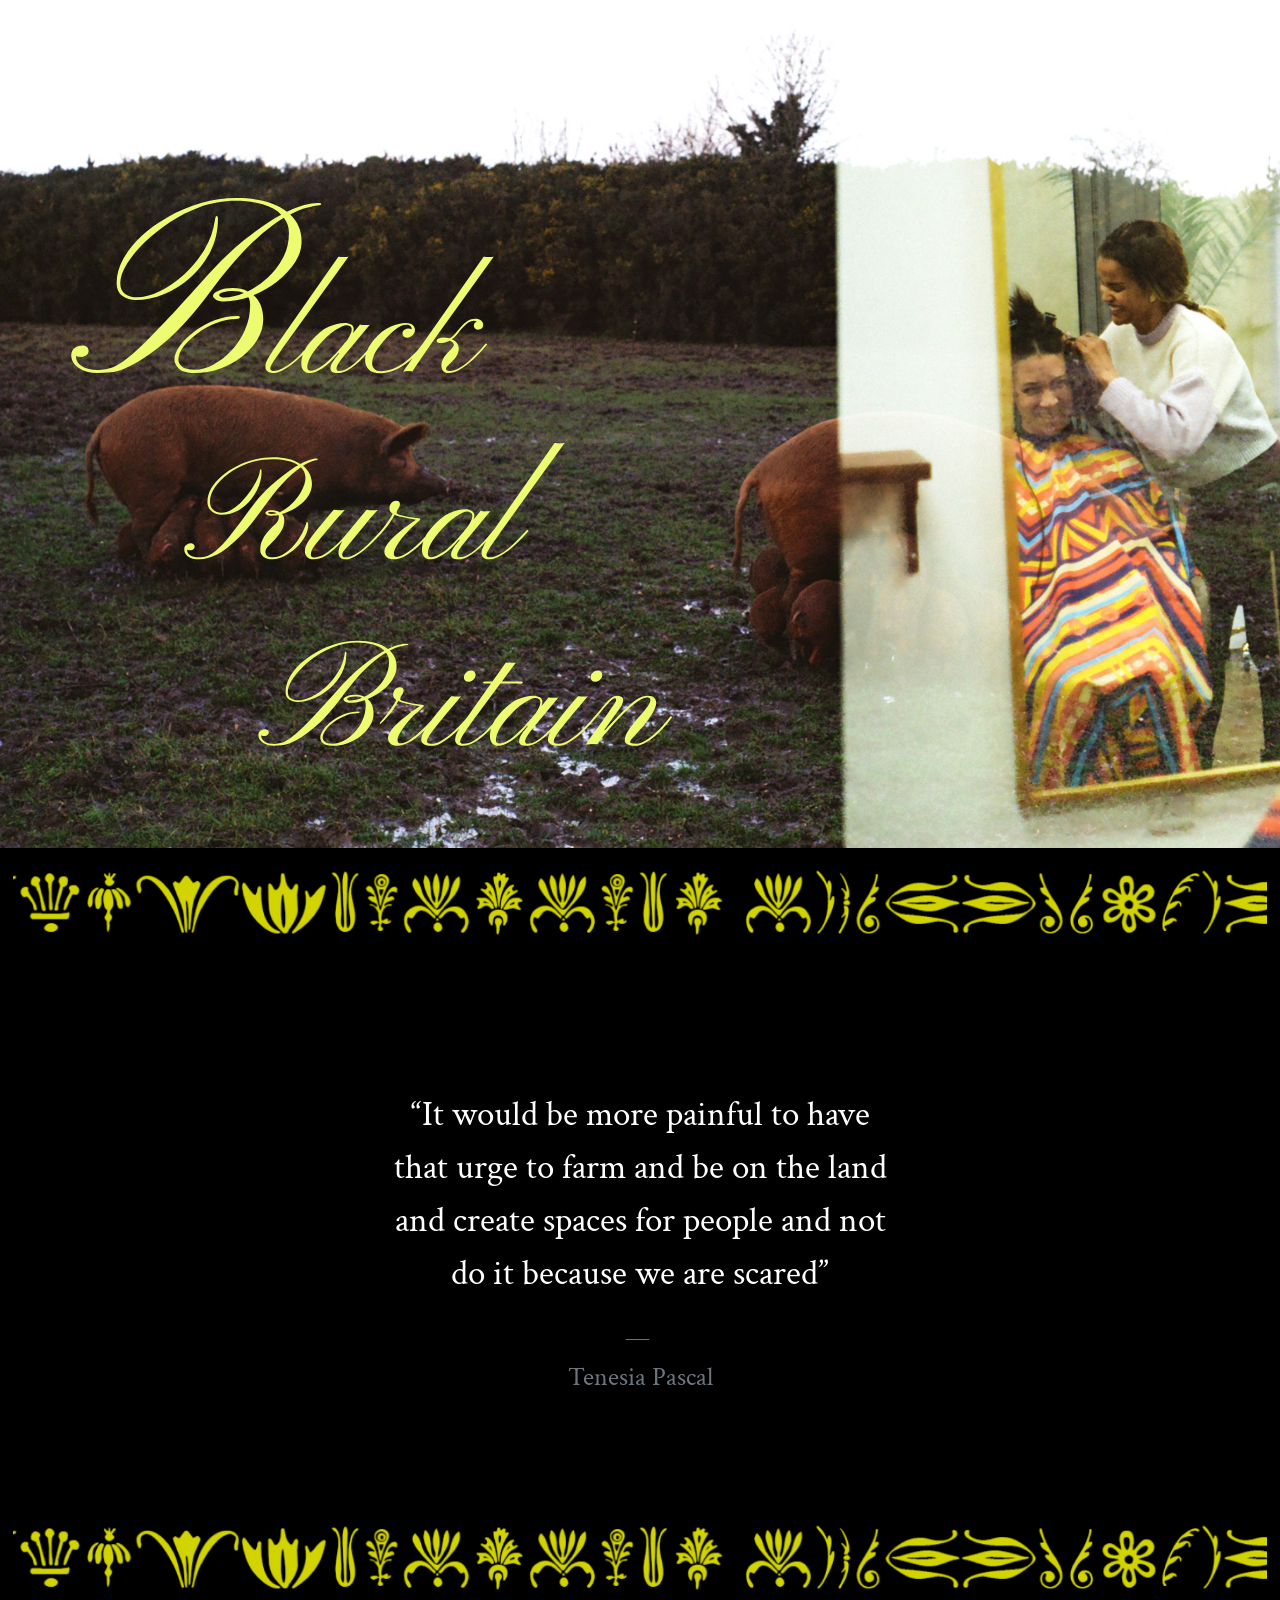
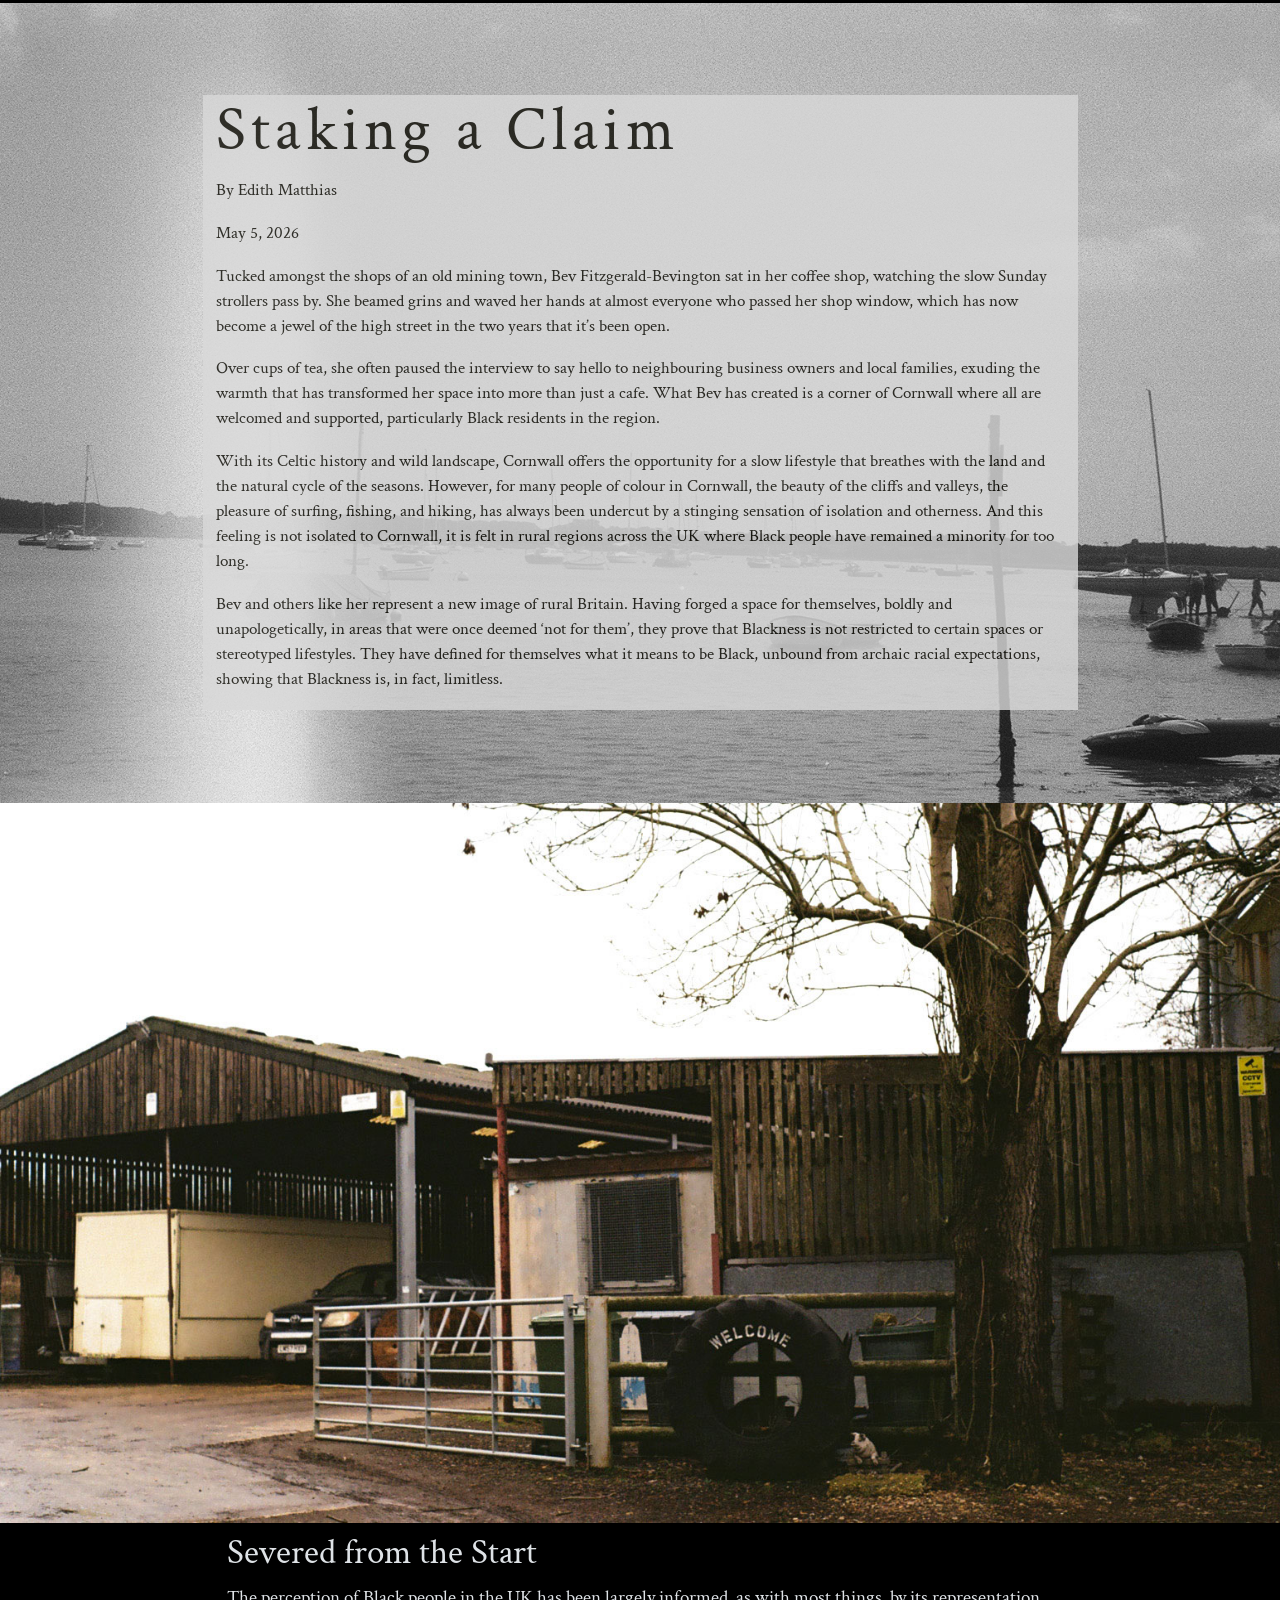
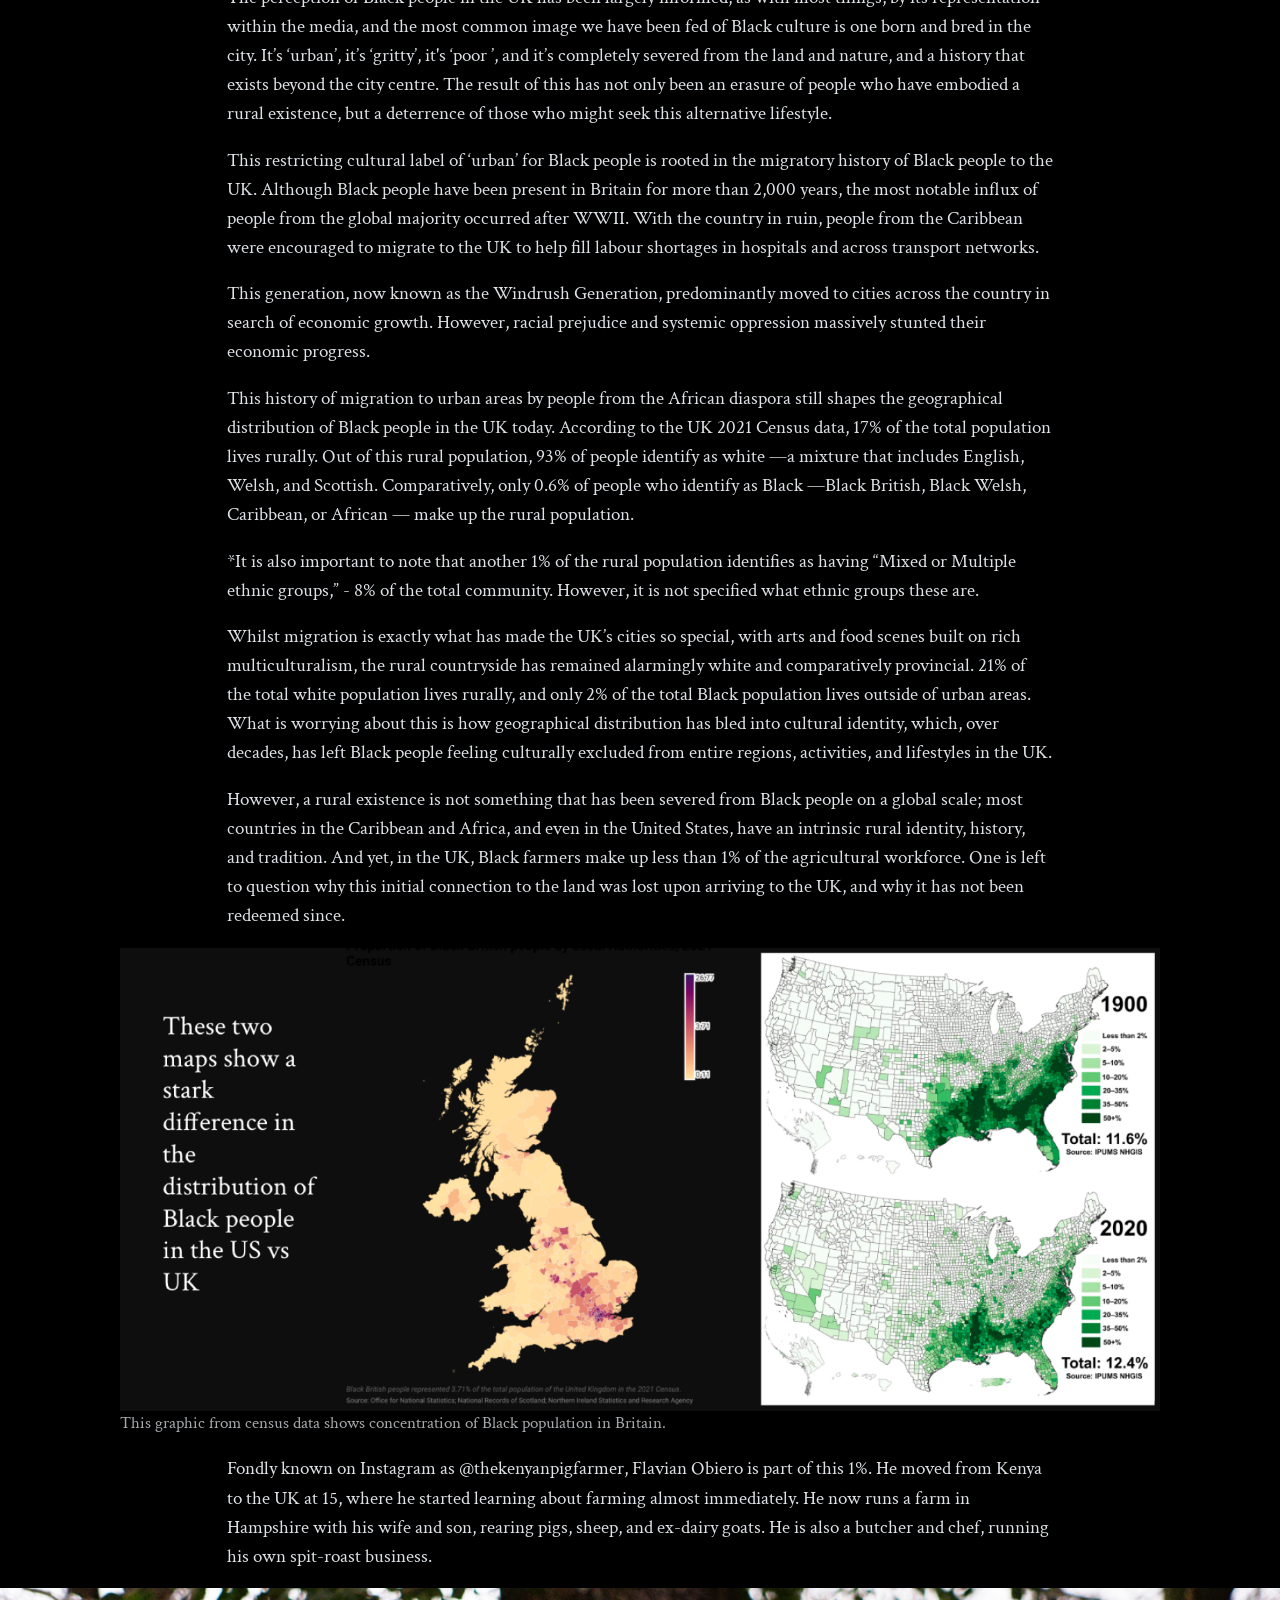
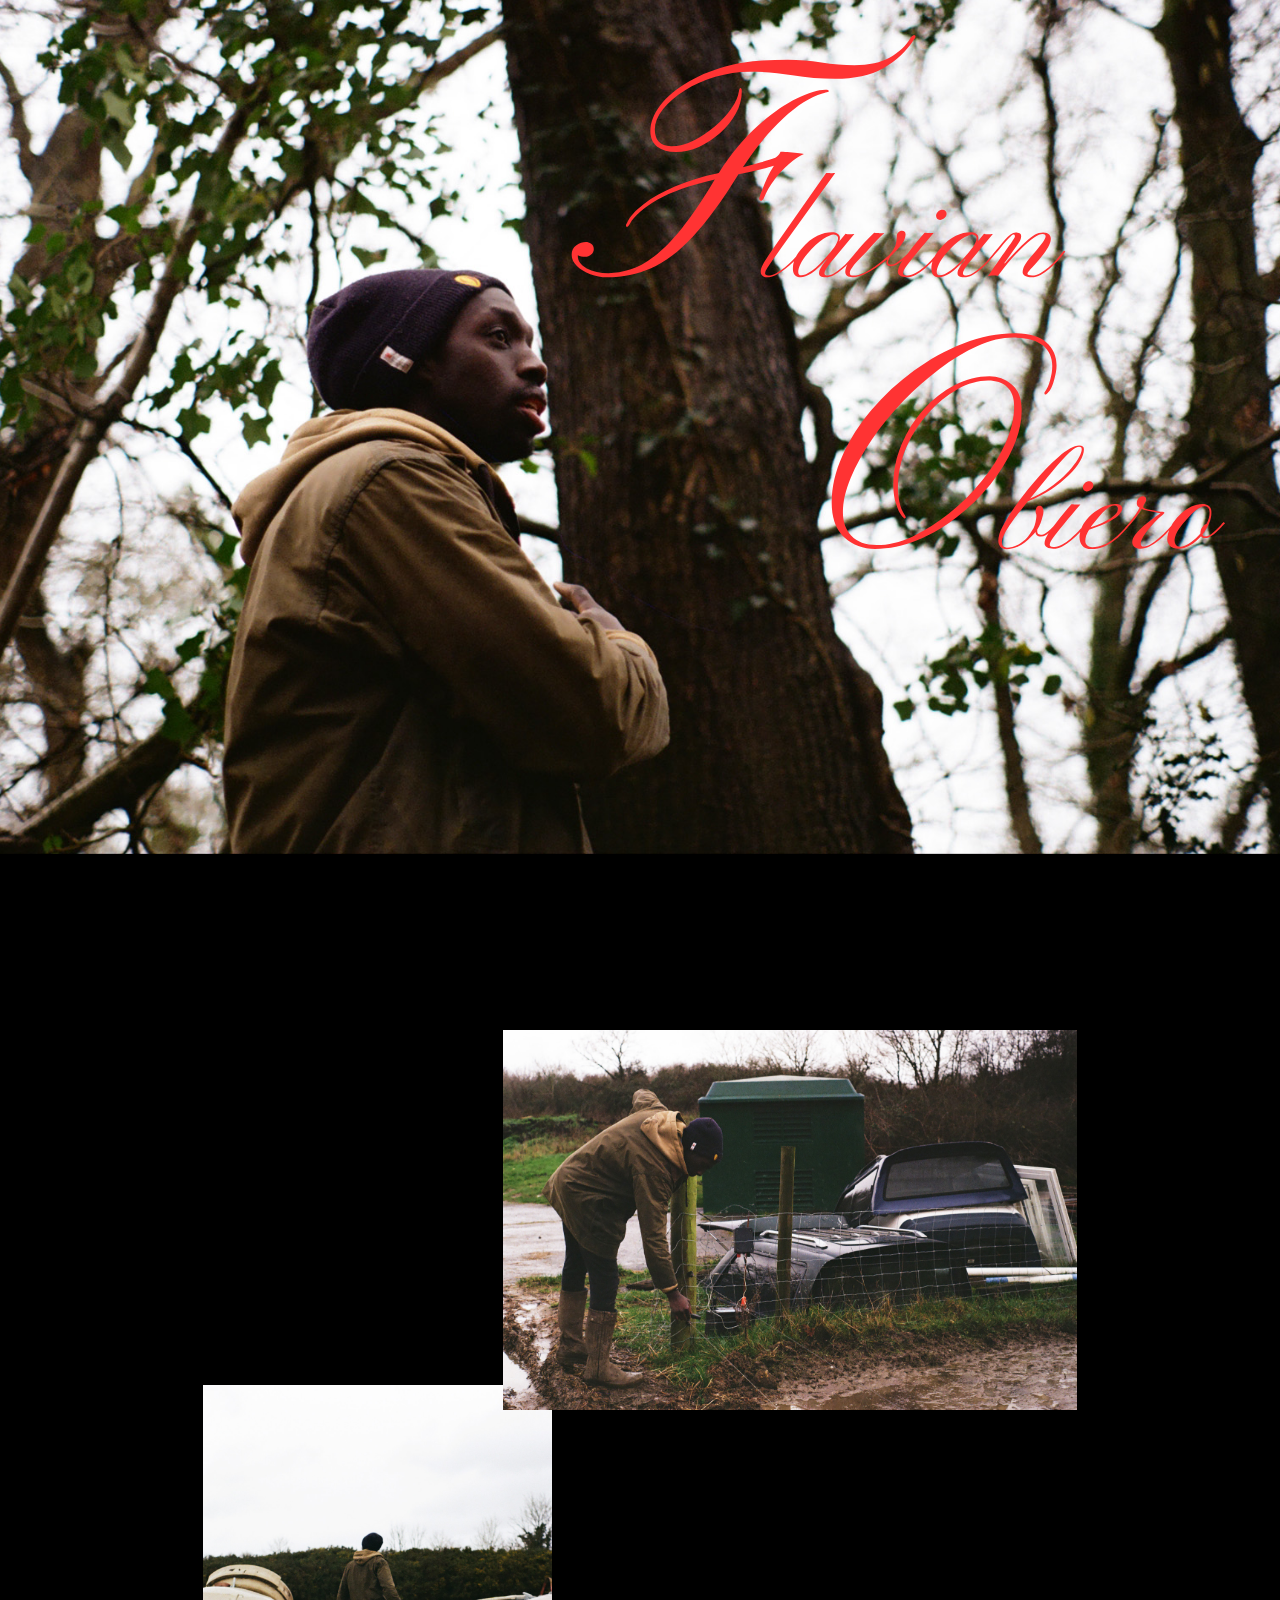
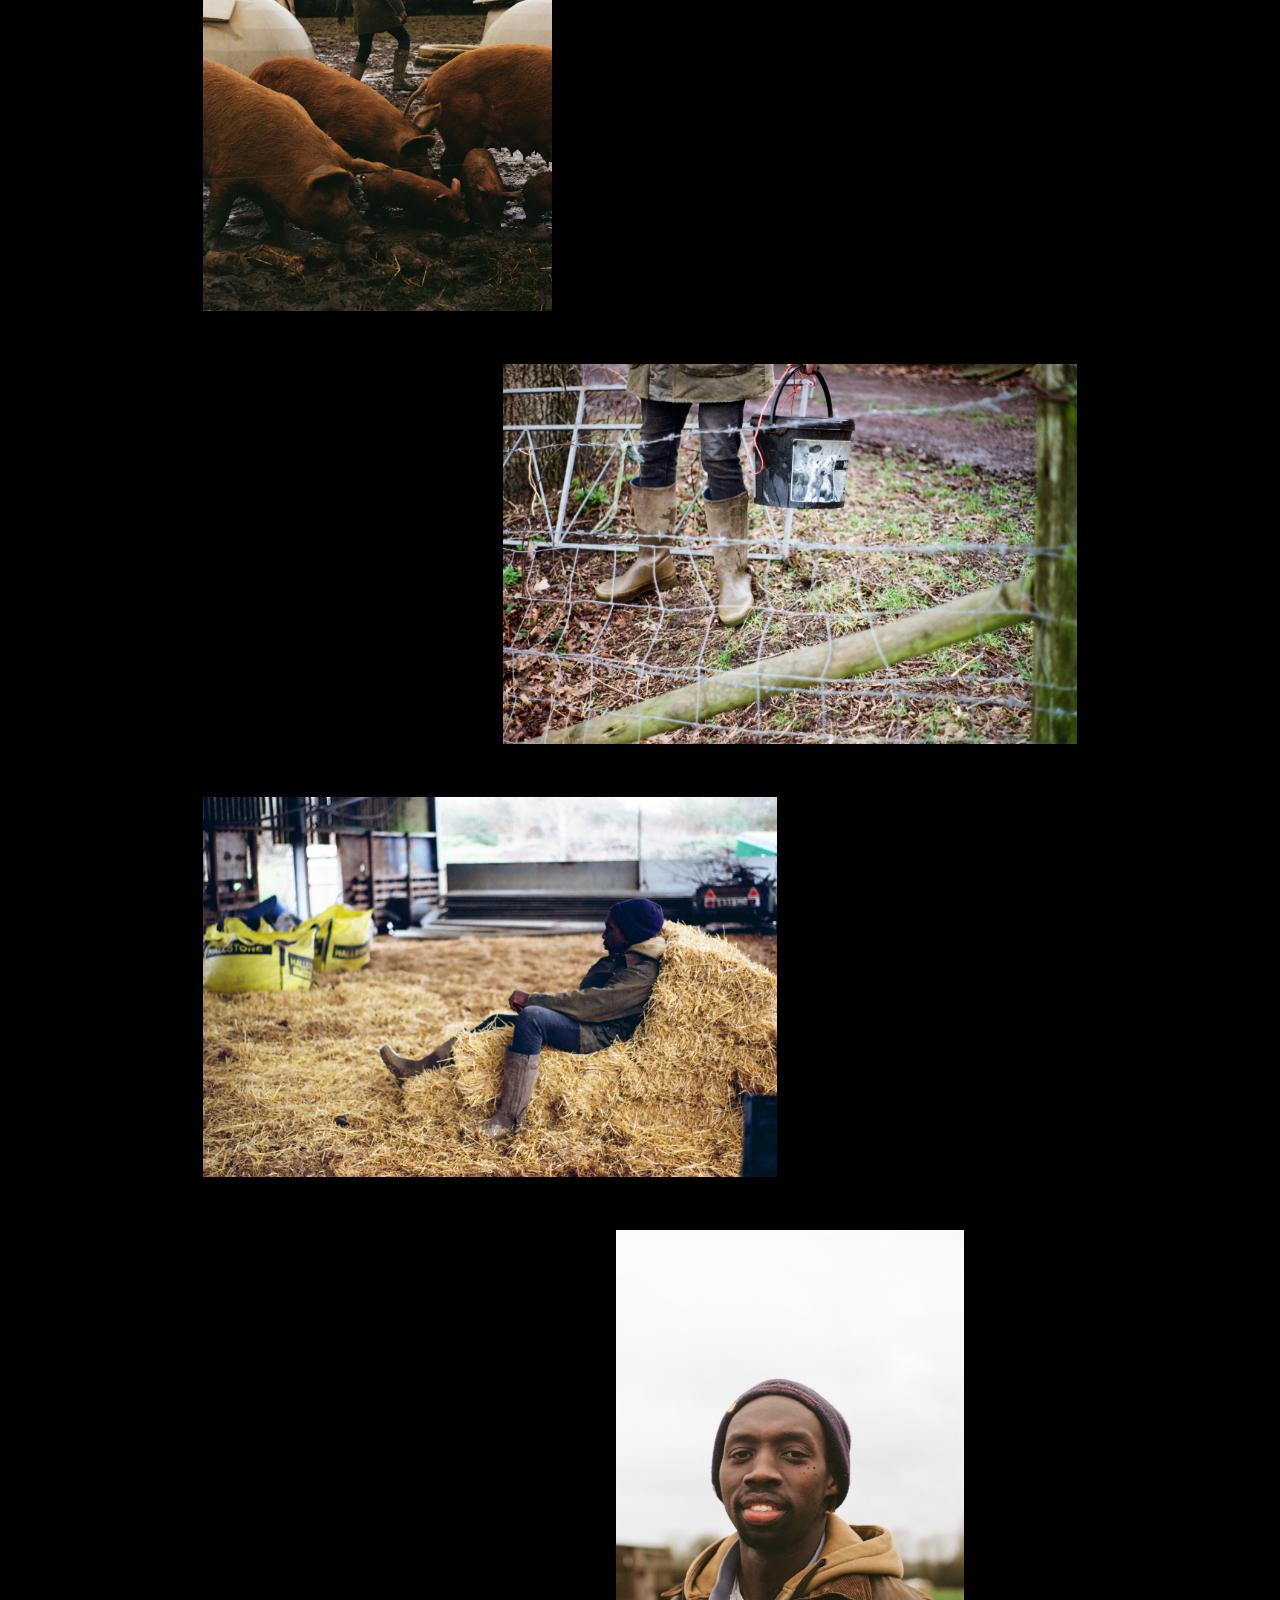
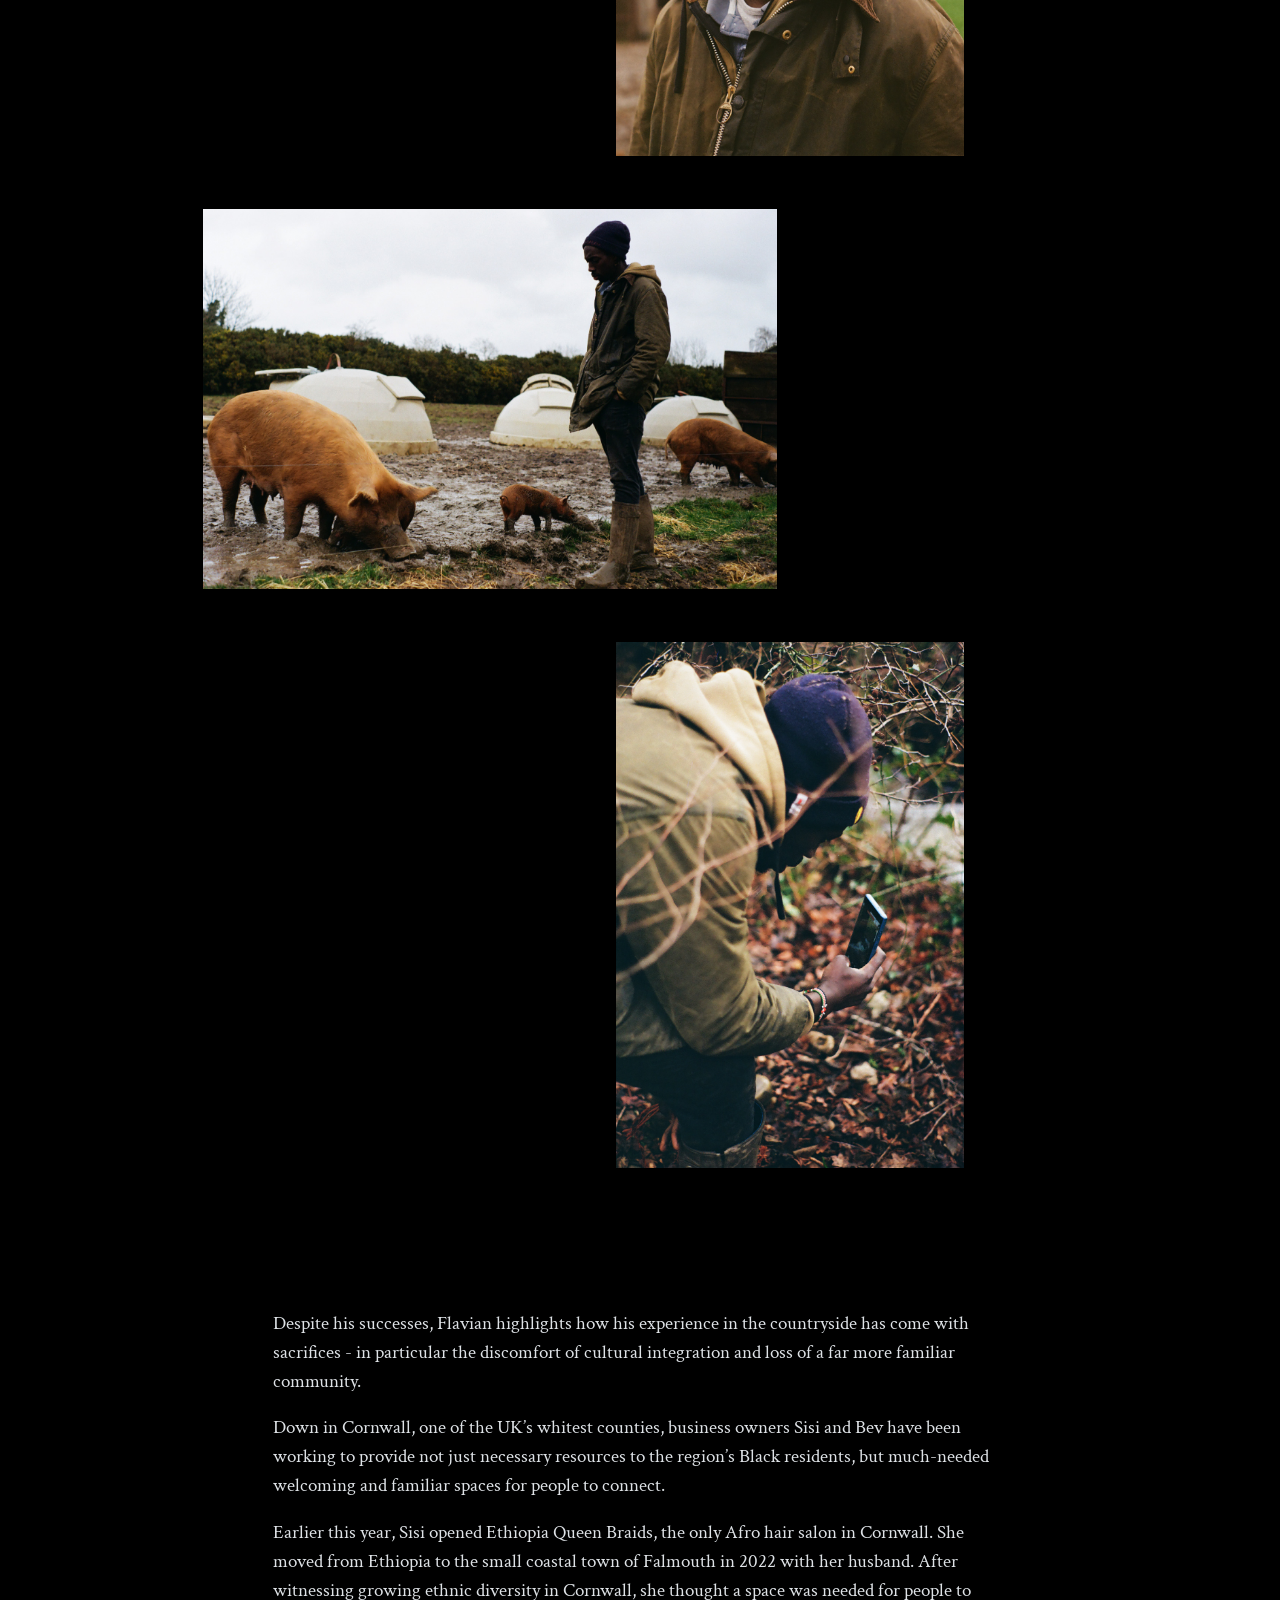
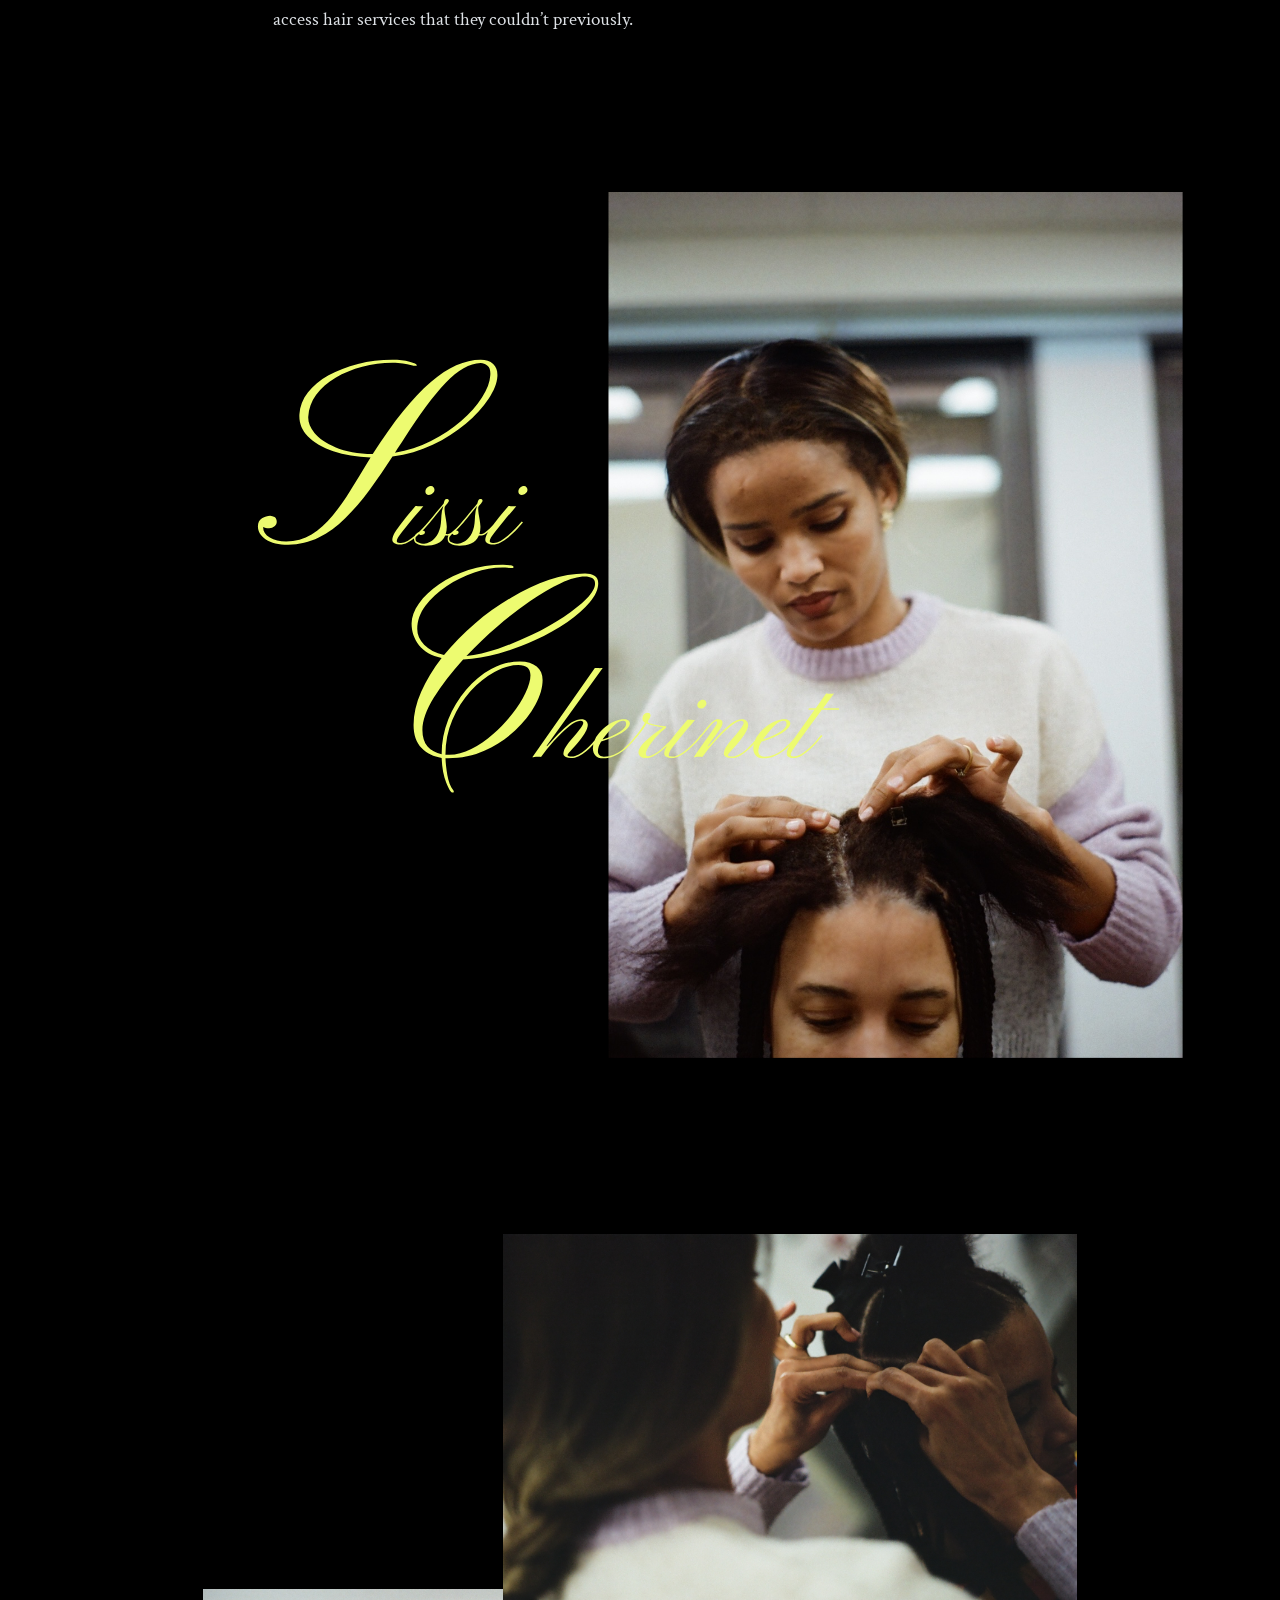
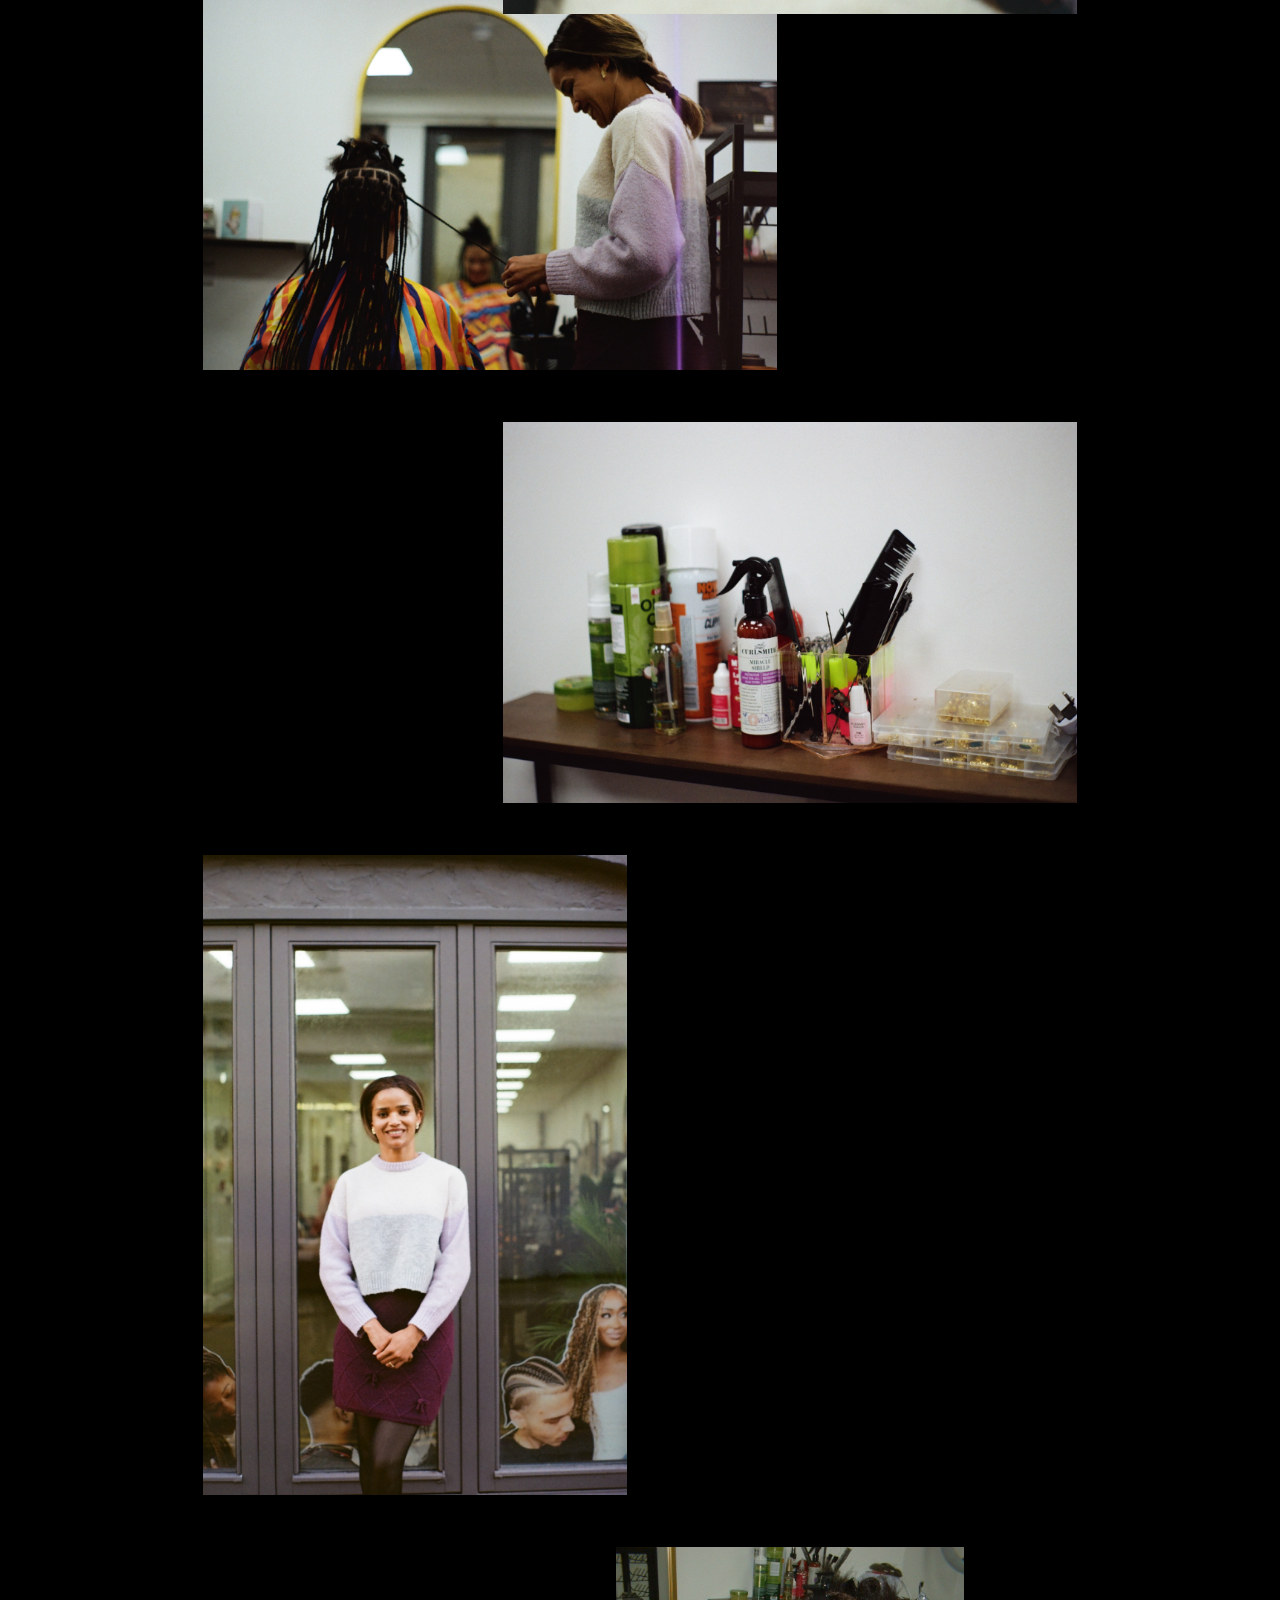
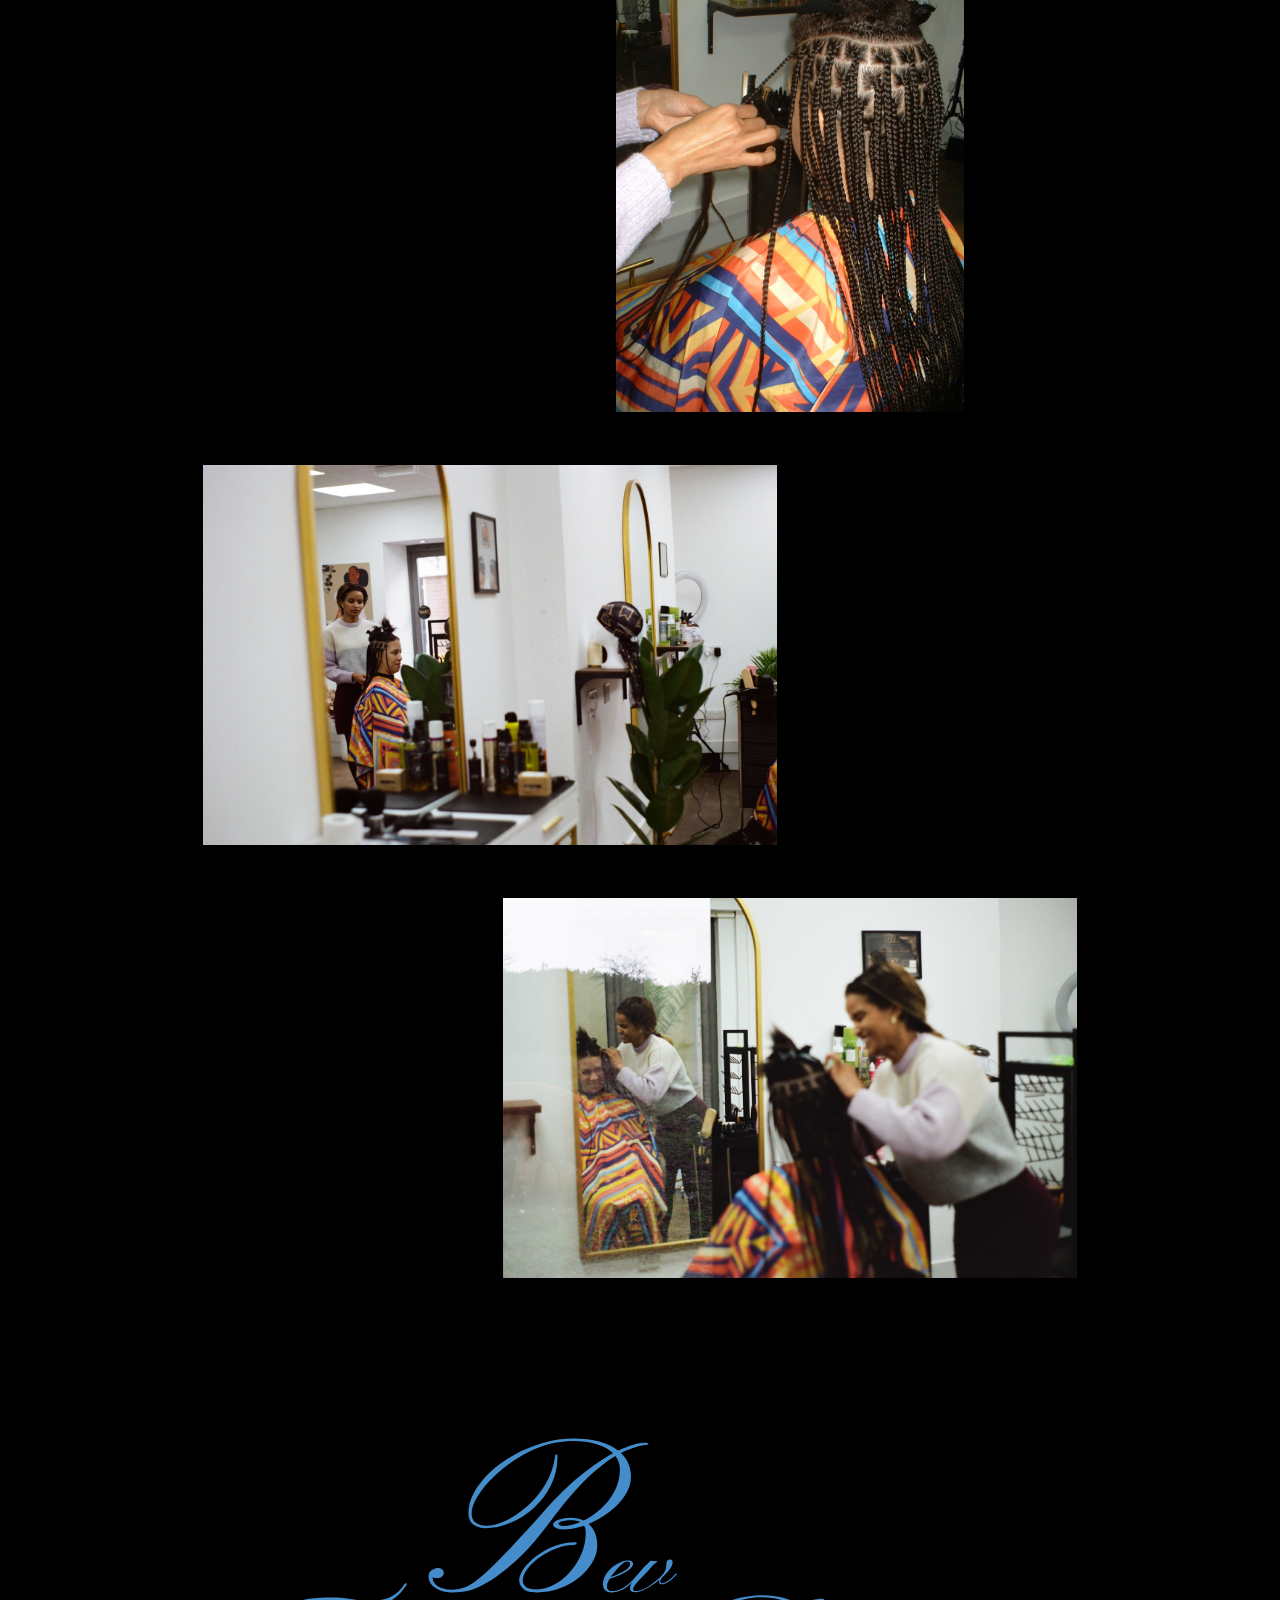
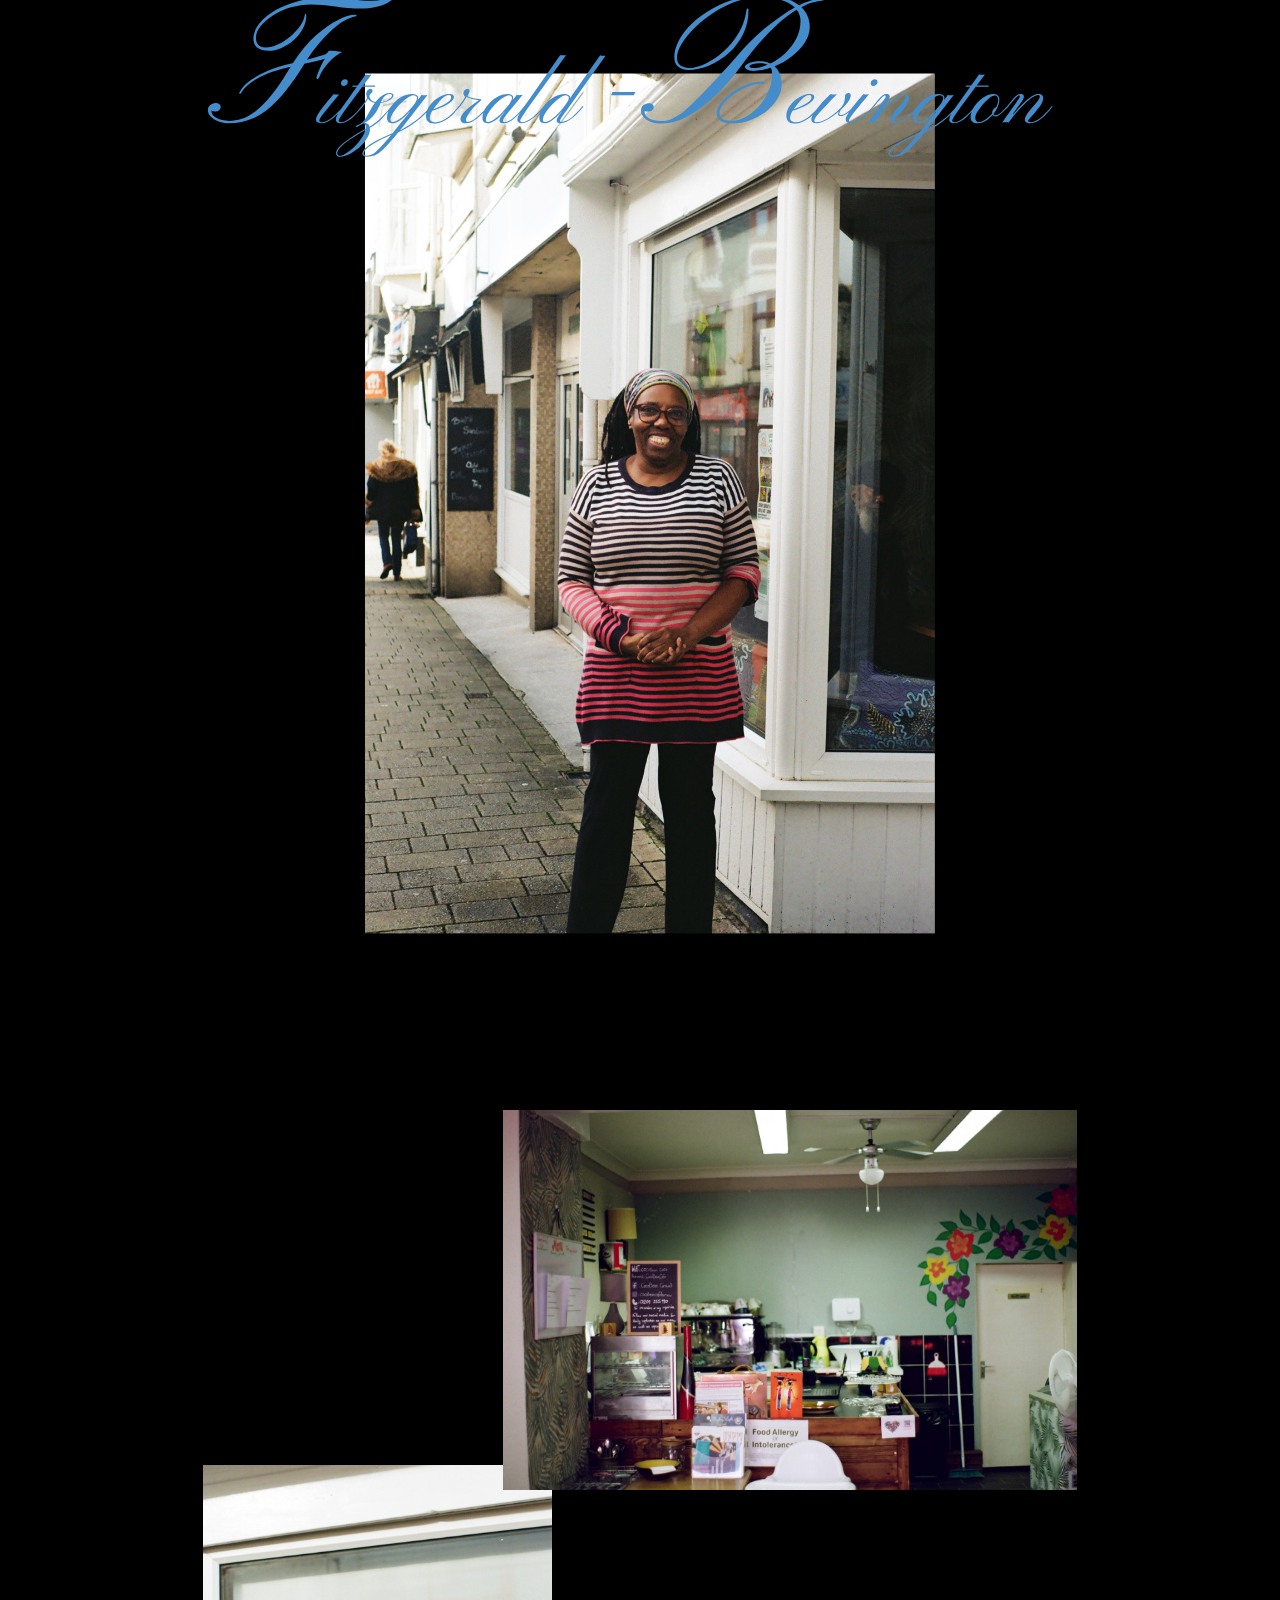
==== commit 7ebc2e4d: "Update index.html Updated narrative" ====
--- a/index.html
+++ b/index.html
@@ -38,7 +38,7 @@
               <p class="crimson fs-2">&ldquo;It would be more painful to have that urge to farm and be on the land and create spaces for people and not do it because we are scared&rdquo;</p>
             </blockquote>
             <figcaption class="blockquote-footer text-start text-sm-center fs-4 mt-3">
-              <p>Flavian Obiero</p>
+              <p>Tenesia Pascal</p>
             </figcaption>
           </figure>
         </div>
@@ -61,8 +61,8 @@
           <p><time datetime="2026-05-05">May 5, 2026</time></p>
           <p>Tucked amongst the shops of an old mining town, Bev Fitzgerald-Bevington sat in her coffee shop, watching the slow Sunday strollers pass by. She beamed grins and waved her hands at almost everyone who passed her shop window, which has now become a jewel of the high street in the two years that it’s been open. </p>
           <p>Over cups of tea, she often paused the interview to say hello to neighbouring business owners and local families, exuding the warmth that has transformed her space into more than just a cafe. What Bev has created is a corner of Cornwall where all are welcomed and supported, particularly Black residents in the region.  </p>
-          <p>With its Celtic history and wild landscape, Cornwall offers the opportunity for a slow lifestyle that breathes with the land and the natural cycle of the seasons. However, for many people of colour in Cornwall, the beauty of the cliffs and valleys, the pleasure of surfing, fishing, and hiking, has always been undercut by a stinging sensation of isolation and otherness. Often, this feeling is reinforced by unintentionally cruel remarks or by the pain of witnessing the few other ethnically diverse people in the area also suffering. </p>
-          <p>Bev and others like her represent a new image of rural Britain. Having forged a space for themselves, boldly and unapologetically, in areas that were once deemed ‘not for them’, they prove that Blackness is not restricted to certain spaces or stereotyped lifestyles. They live by their own definition of Blackness, unbound from archaic racial expectations; showing that Blackness is, in fact, limitless.</p>
+          <p>With its Celtic history and wild landscape, Cornwall offers the opportunity for a slow lifestyle that breathes with the land and the natural cycle of the seasons. However, for many people of colour in Cornwall, the beauty of the cliffs and valleys, the pleasure of surfing, fishing, and hiking, has always been undercut by a stinging sensation of isolation and otherness. And this feeling is not isolated to Cornwall, it is felt in rural regions across the UK where Black people have remained a minority for too long.</p>
+          <p>Bev and others like her represent a new image of rural Britain. Having forged a space for themselves, boldly and unapologetically, in areas that were once deemed ‘not for them’, they prove that Blackness is not restricted to certain spaces or stereotyped lifestyles. They have defined for themselves what it means to be Black, unbound from archaic racial expectations, showing that Blackness is, in fact, limitless. </p>
         </div>  
       </div>
       
@@ -79,7 +79,7 @@
           <h2>Severed from the Start</h2>
           <p>The perception of Black people in the UK has been largely informed, as with most things, by its representation within the media, and the most common image we have been fed of Black culture is one born and bred in the city. It’s ‘urban’, it’s ‘gritty’, it's ‘poor ’, and it’s completely severed from the land and nature, and a history that exists beyond the city centre. The result of this has not only been an erasure of people who have embodied a rural existence, but a deterrence of those who might seek this alternative lifestyle.</p>
           <p>This restricting cultural label of ‘urban’ for Black people is rooted in the migratory history of Black people to the UK. Although Black people have been present in Britain for more than 2,000 years, the most notable influx of people from the global majority occurred after WWII. With the country in ruin, people from the Caribbean were encouraged to migrate to the UK to help fill labour shortages in hospitals and across transport networks.</p>
-          <p>This generation, now known as the Windrush Generation, predominantly moved to cities across the country in search of economic growth, which proved incredibly difficult due to racial prejudice and systemic oppression.</p>
+          <p>This generation, now known as the Windrush Generation, predominantly moved to cities across the country in search of economic growth. However, racial prejudice and systemic oppression massively stunted their economic progress.</p>
           <p>This history of migration to urban areas by people from the African diaspora still shapes the geographical distribution of Black people in the UK today. According to the UK 2021 Census data, 17% of the total population lives rurally. Out of this rural population, 93% of people identify as white —a mixture that includes English, Welsh, and Scottish. Comparatively, only 0.6% of people who identify as Black —Black British, Black Welsh, Caribbean, or African — make up the rural population.</p>
           <p>*It is also important to note that another 1% of the rural population identifies as having “Mixed or Multiple ethnic groups,” - 8% of the total community. However, it is not specified what ethnic groups these are.</p>
           <p>Whilst migration is exactly what has made the UK’s cities so special, with arts and food scenes built on rich multiculturalism, the rural countryside has remained alarmingly white and comparatively provincial. 21% of the total white population lives rurally, and only 2% of the total Black population lives outside of urban areas. What is worrying about this is how geographical distribution has bled into cultural identity, which, over decades, has left Black people feeling culturally excluded from entire regions, activities, and lifestyles in the UK.</p>
@@ -96,7 +96,7 @@
       </div>
       <div class="row justify-content-center">
         <div class="col-12 col-sm-10 col-lg-8 col-xxl-6">
-          <p>Fondly known on Instagram as @thekenyanpigfarmer, Flavian Obiero is part of this 1%. He moved from Kenya to the UK at 15, where he started learning about farming almost immediately. He now runs a farm in Hampshire with his fiancée and son, farming pigs, sheep, and ex-dairy goats. He is also a butcher and chef, running his own spit-roast business.</p>
+          <p>Fondly known on Instagram as @thekenyanpigfarmer, Flavian Obiero is part of this 1%. He moved from Kenya to the UK at 15, where he started learning about farming almost immediately. He now runs a farm in Hampshire with his wife and son, rearing pigs, sheep, and ex-dairy goats. He is also a butcher and chef, running his own spit-roast business.</p>
         </div>
       </div>
     </div>
@@ -160,9 +160,9 @@
     <div class="container" style="margin-top:8rem">
       <div class="row justify-content-center">
         <div class="col-12 col-sm-10 col-lg-8 col-xxl-6">
-          <p>Flavian discusses some important reasons why people might feel discouraged from moving to the countryside - this fear of sacrificing their communities and access to resources and people who feel familiar.</p>
-          <p>Down in Cornwall, one of the UK’s whitest counties, business owners Sissi and Bev have been working to provide not just necessary resources to the region’s Black residents, but much-needed welcoming and familiar spaces for people to connect.</p>
-          <p>Earlier this year, Sissi opened Ethiopia Queen Braids, the only Afro hair salon in Cornwall. She moved from Ethiopia to the small town of Falmouth in 2022 with her husband, who is from Cornwall. After witnessing growing ethnic diversity in Cornwall, she thought a space was needed for people not only to get their hair done and access products that they couldn’t previously, but also for community connection.</p>
+          <p> Despite his successes, Flavian highlights how his experience in the countryside has come with sacrifices - in particular the discomfort of cultural integration and loss of a far more familiar community.</p>
+          <p>Down in Cornwall, one of the UK’s whitest counties, business owners Sisi and Bev have been working to provide not just necessary resources to the region’s Black residents, but much-needed welcoming and familiar spaces for people to connect.</p>
+          <p>Earlier this year, Sisi opened Ethiopia Queen Braids, the only Afro hair salon in Cornwall. She moved from Ethiopia to the small coastal town of Falmouth in 2022 with her husband. After witnessing growing ethnic diversity in Cornwall, she thought a space was needed for people to access hair services that they couldn’t previously.</p>
         </div>
       </div>
     </div>
@@ -360,4 +360,4 @@
       <p class="text-center">UC Berkeley</p>
     </footer>
   </body>
-</html>+</html>
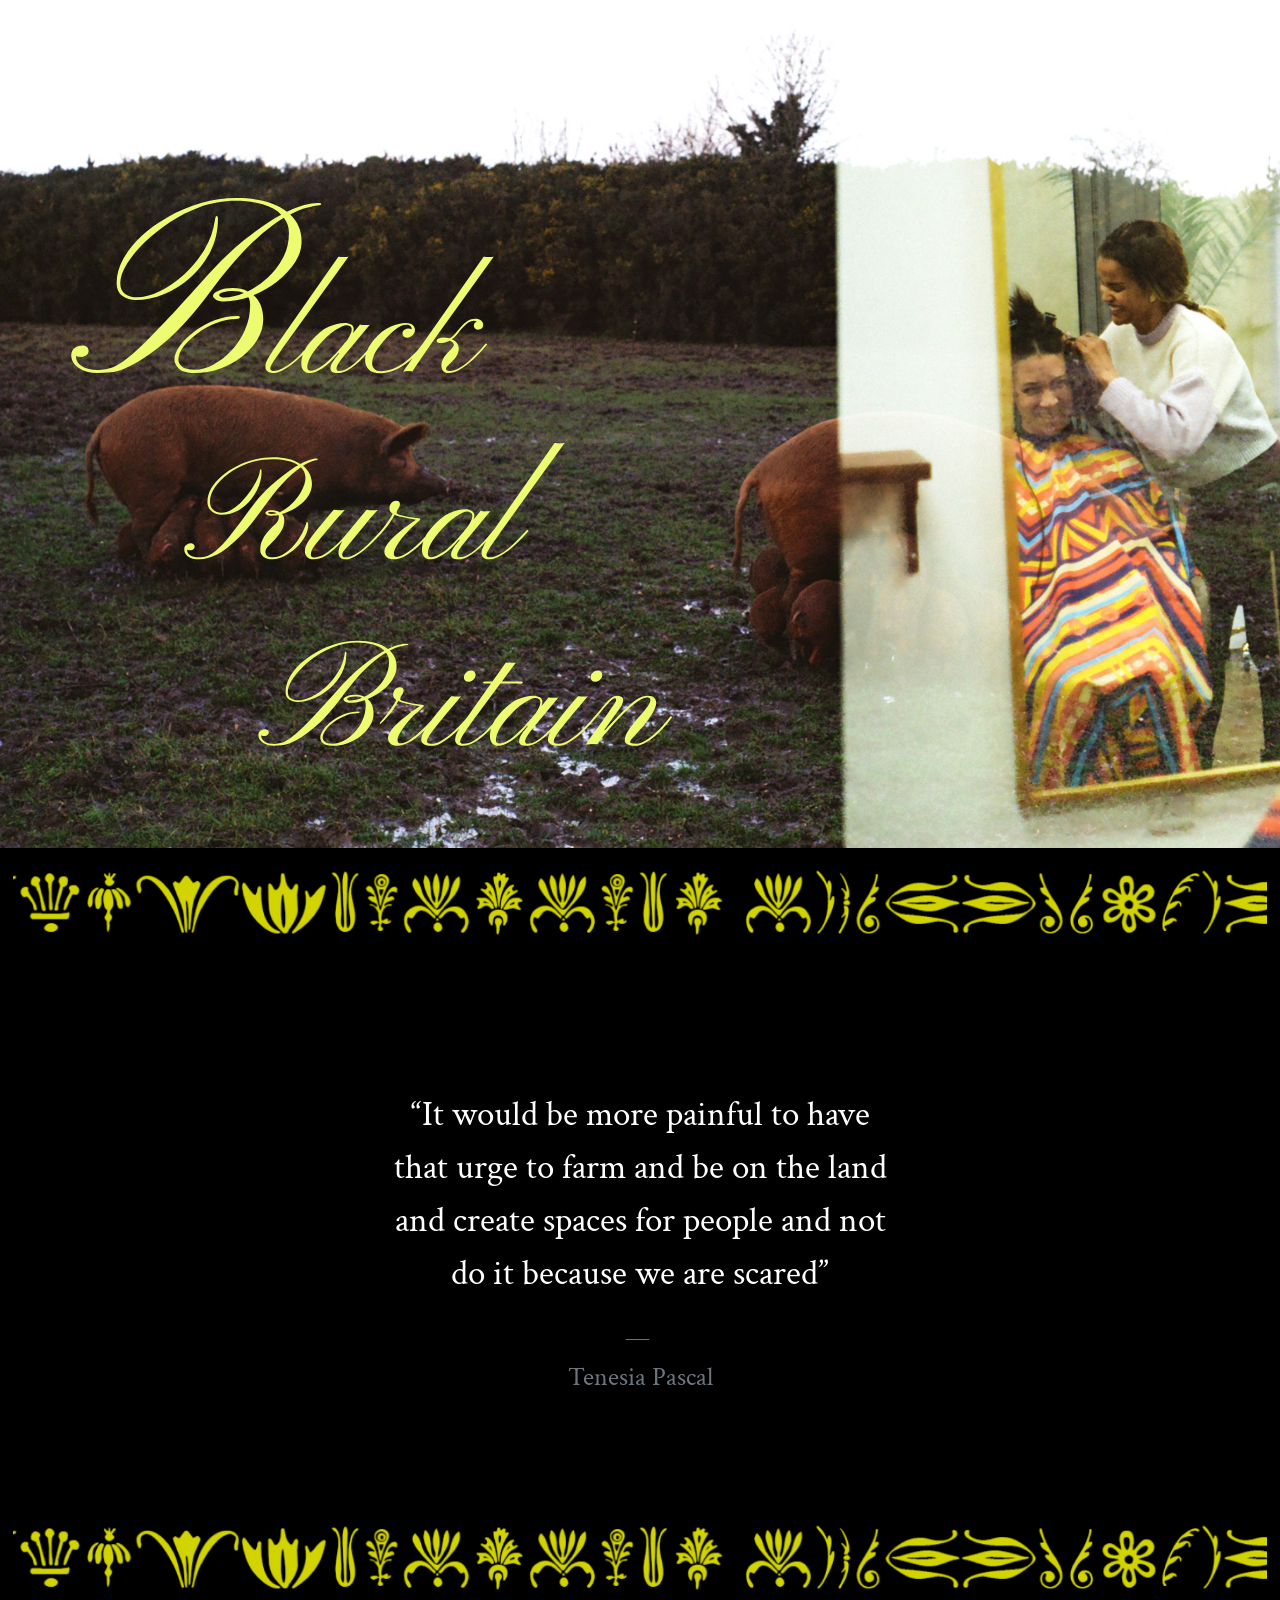
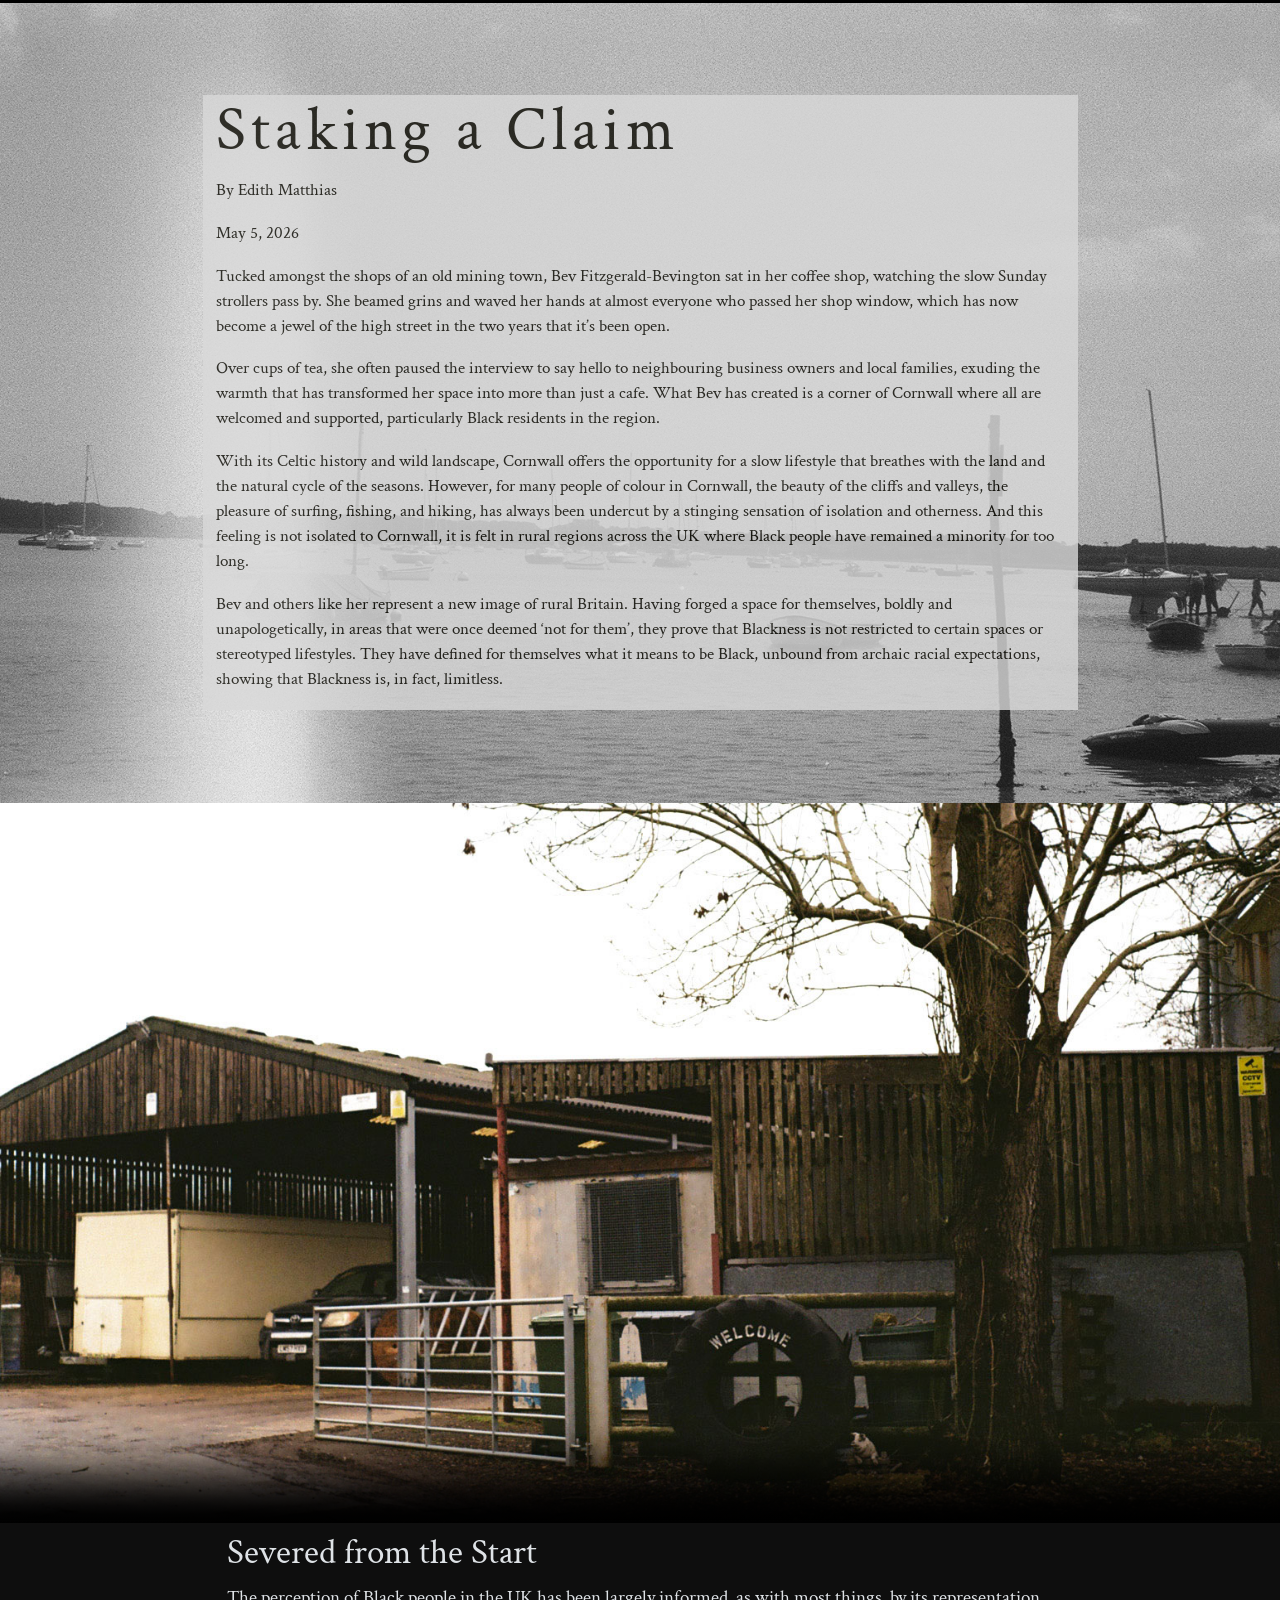
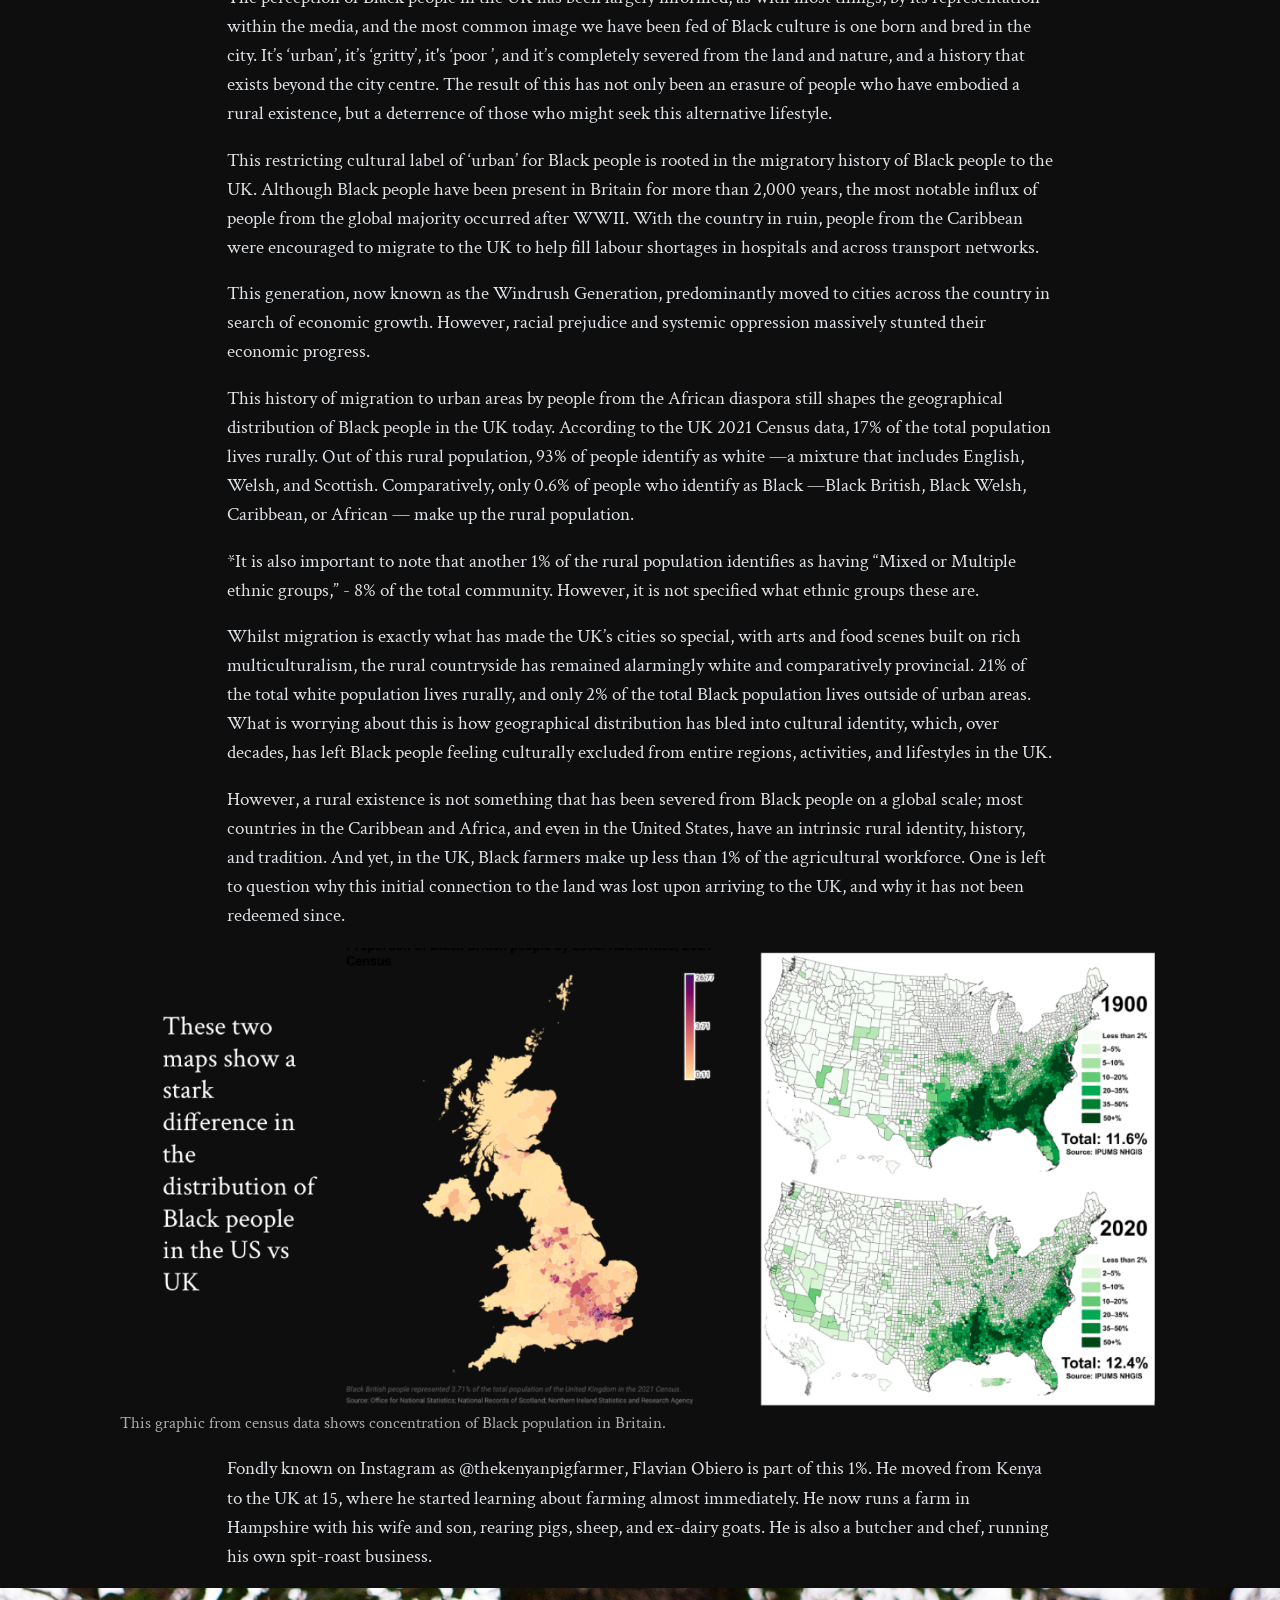
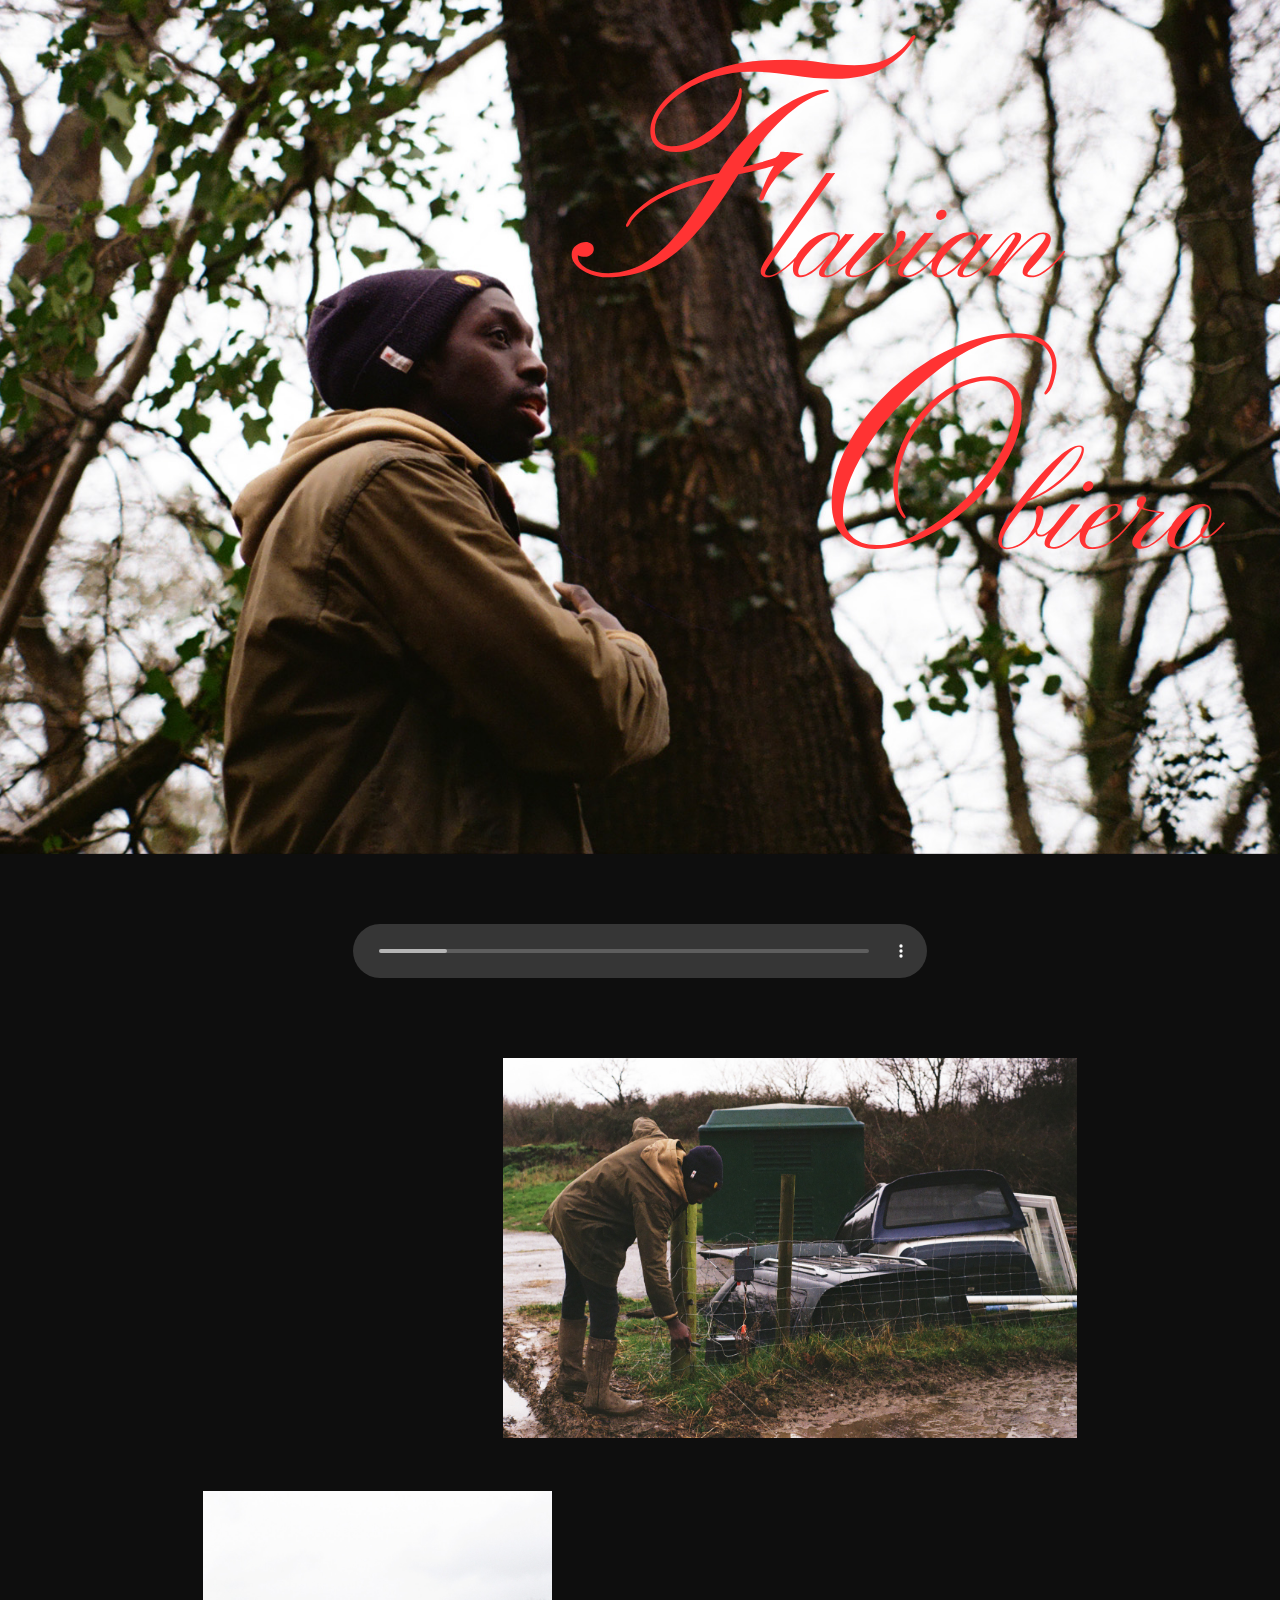
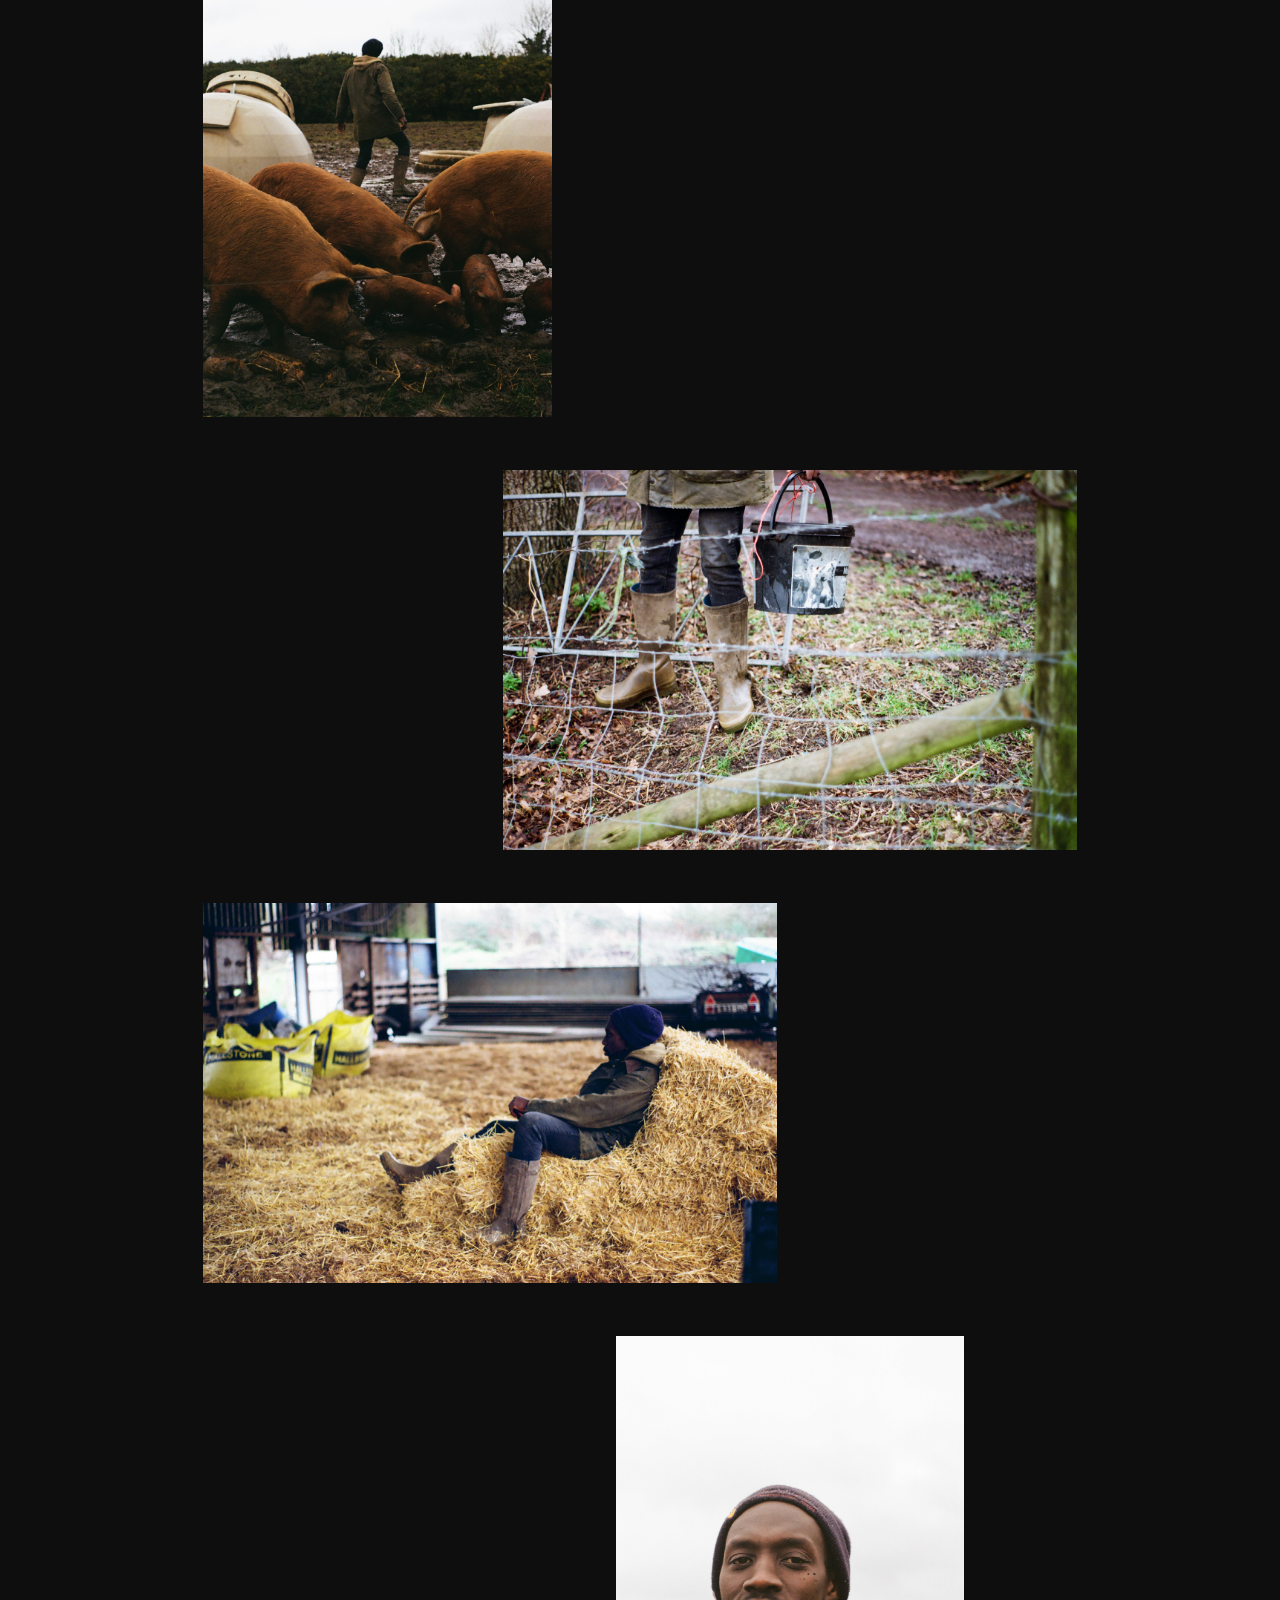
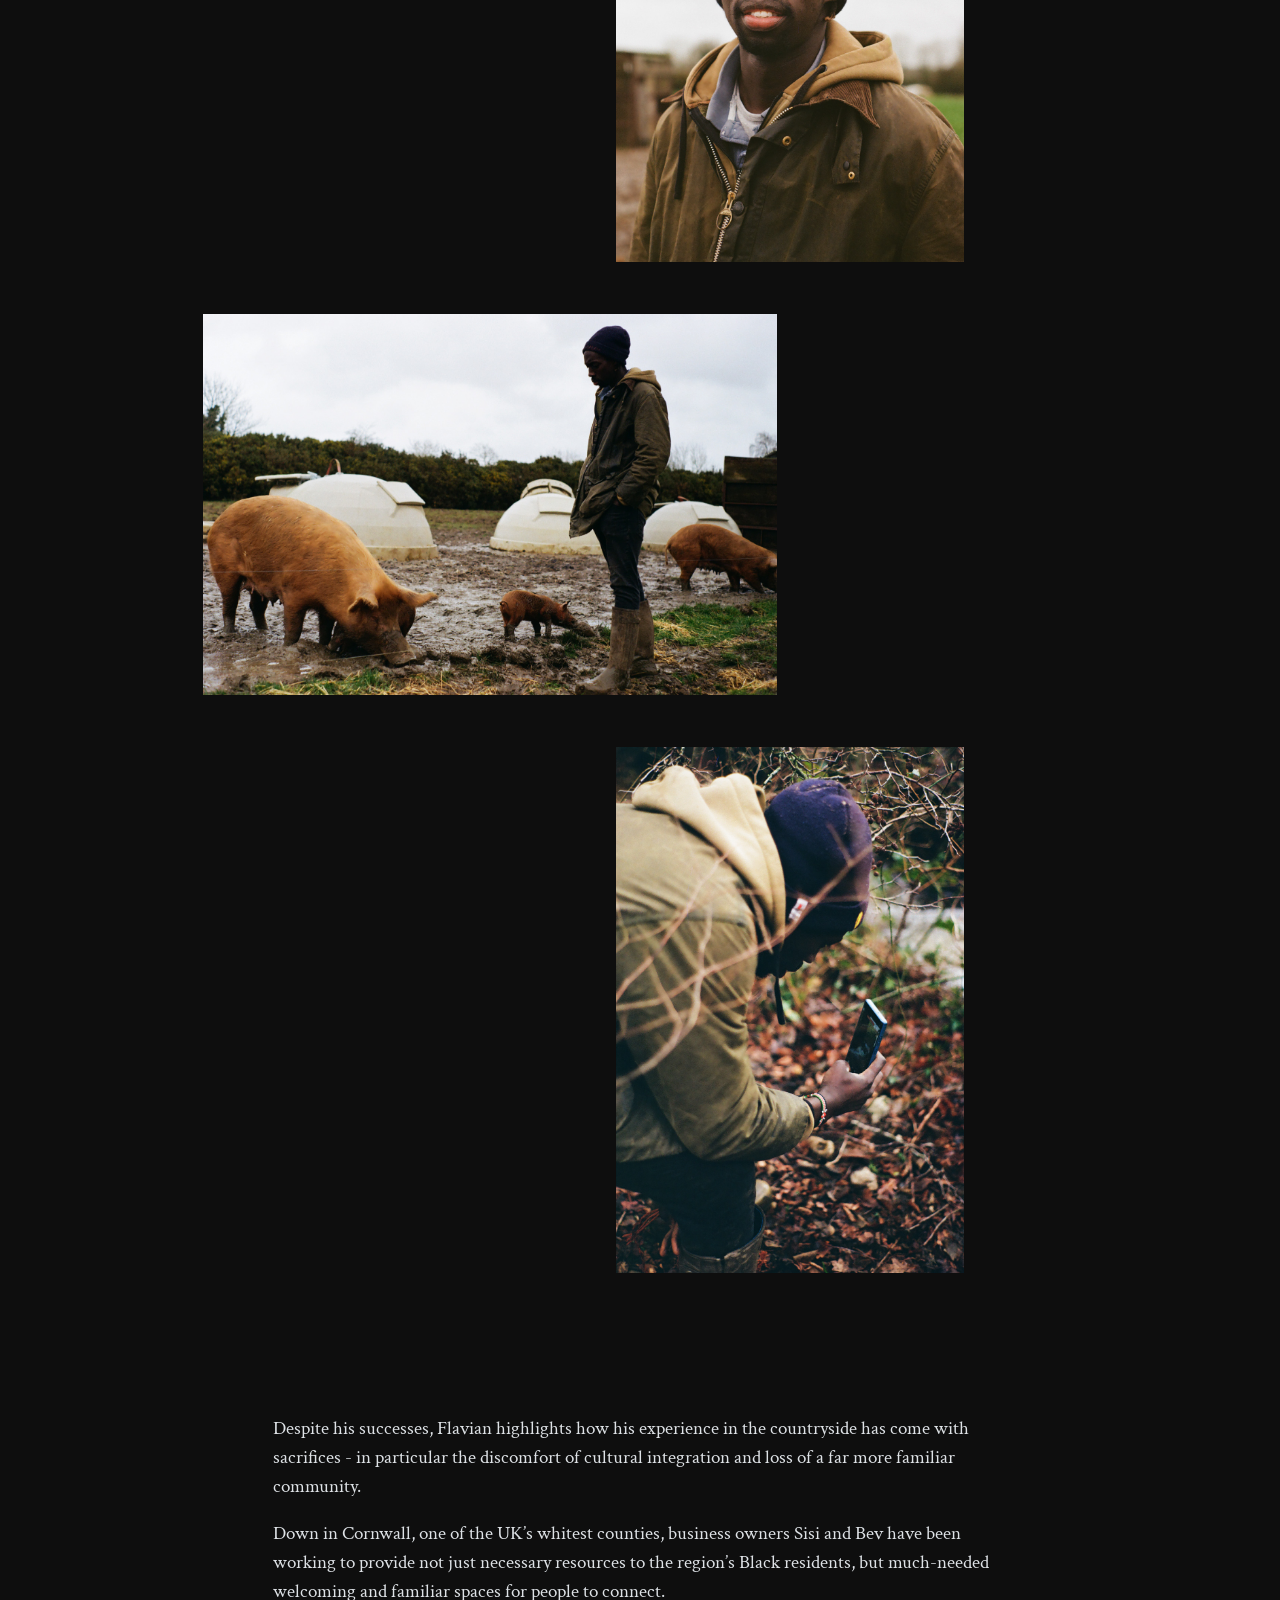
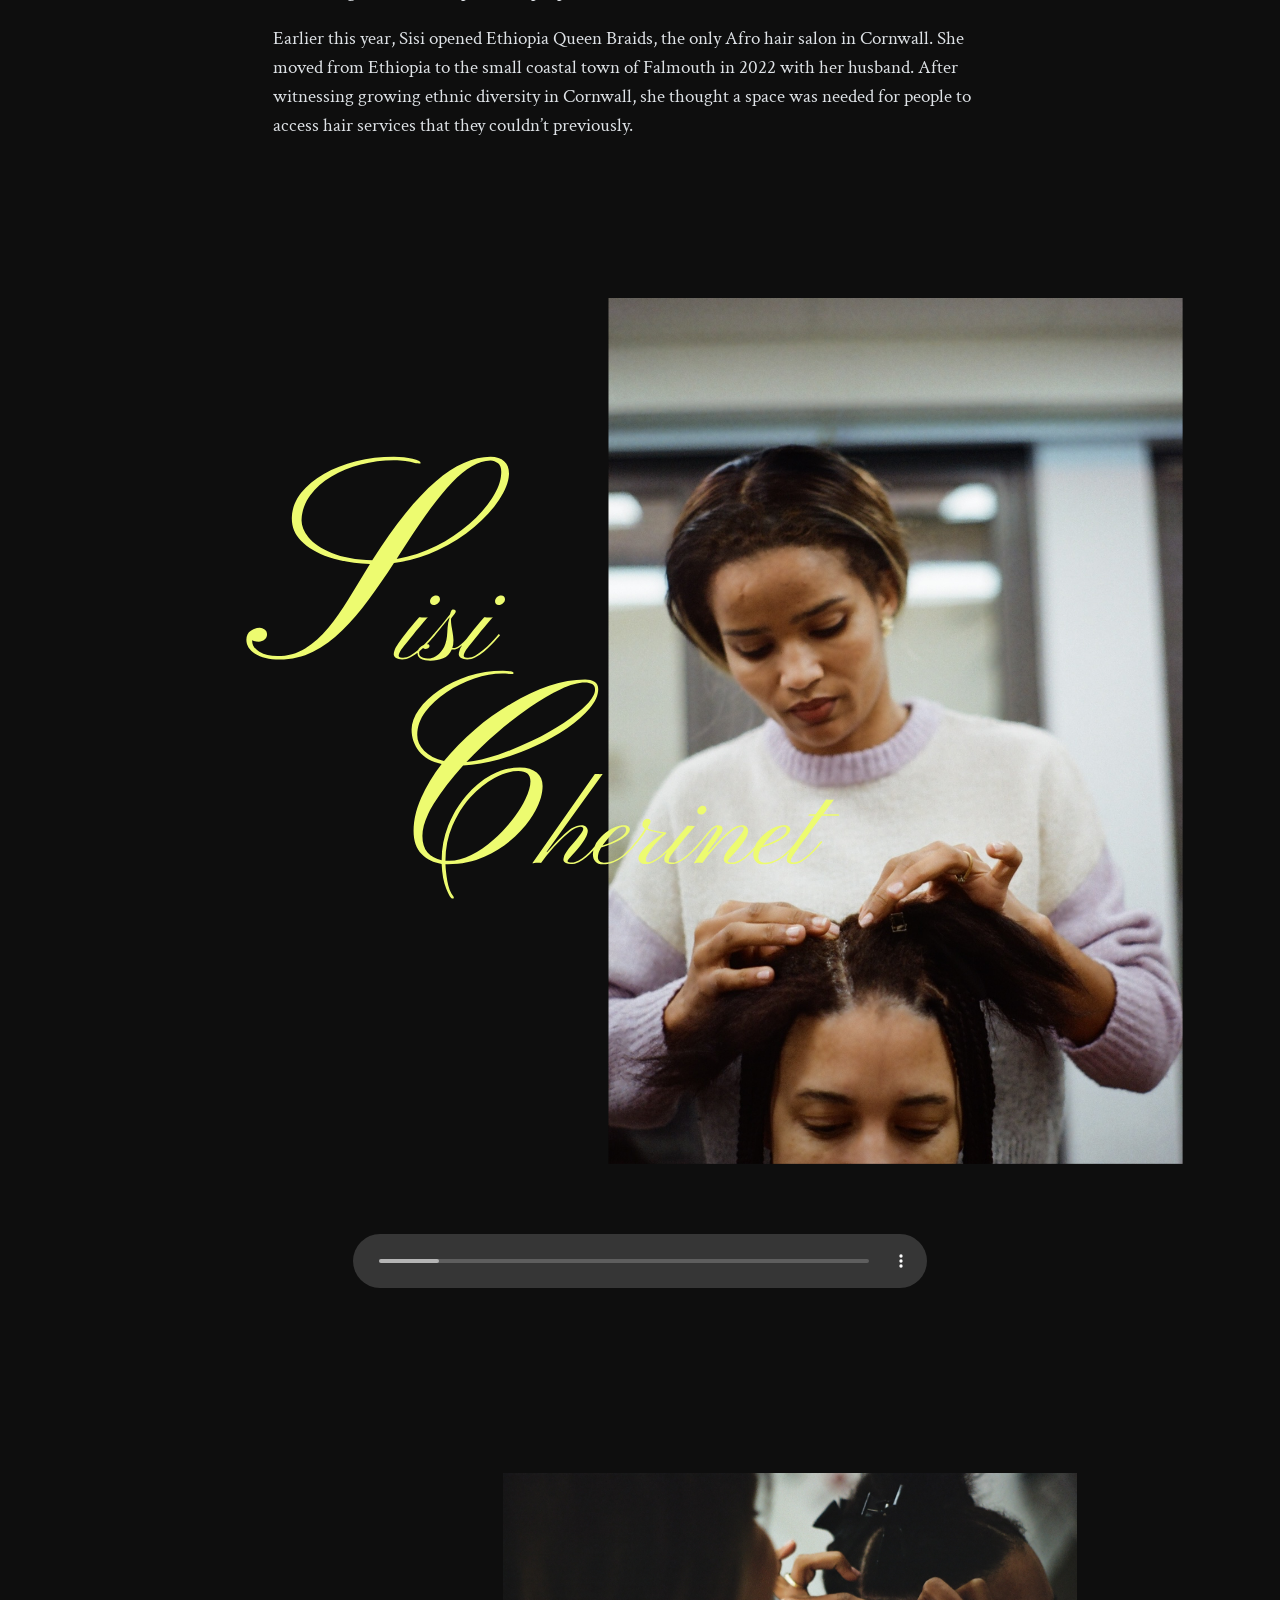
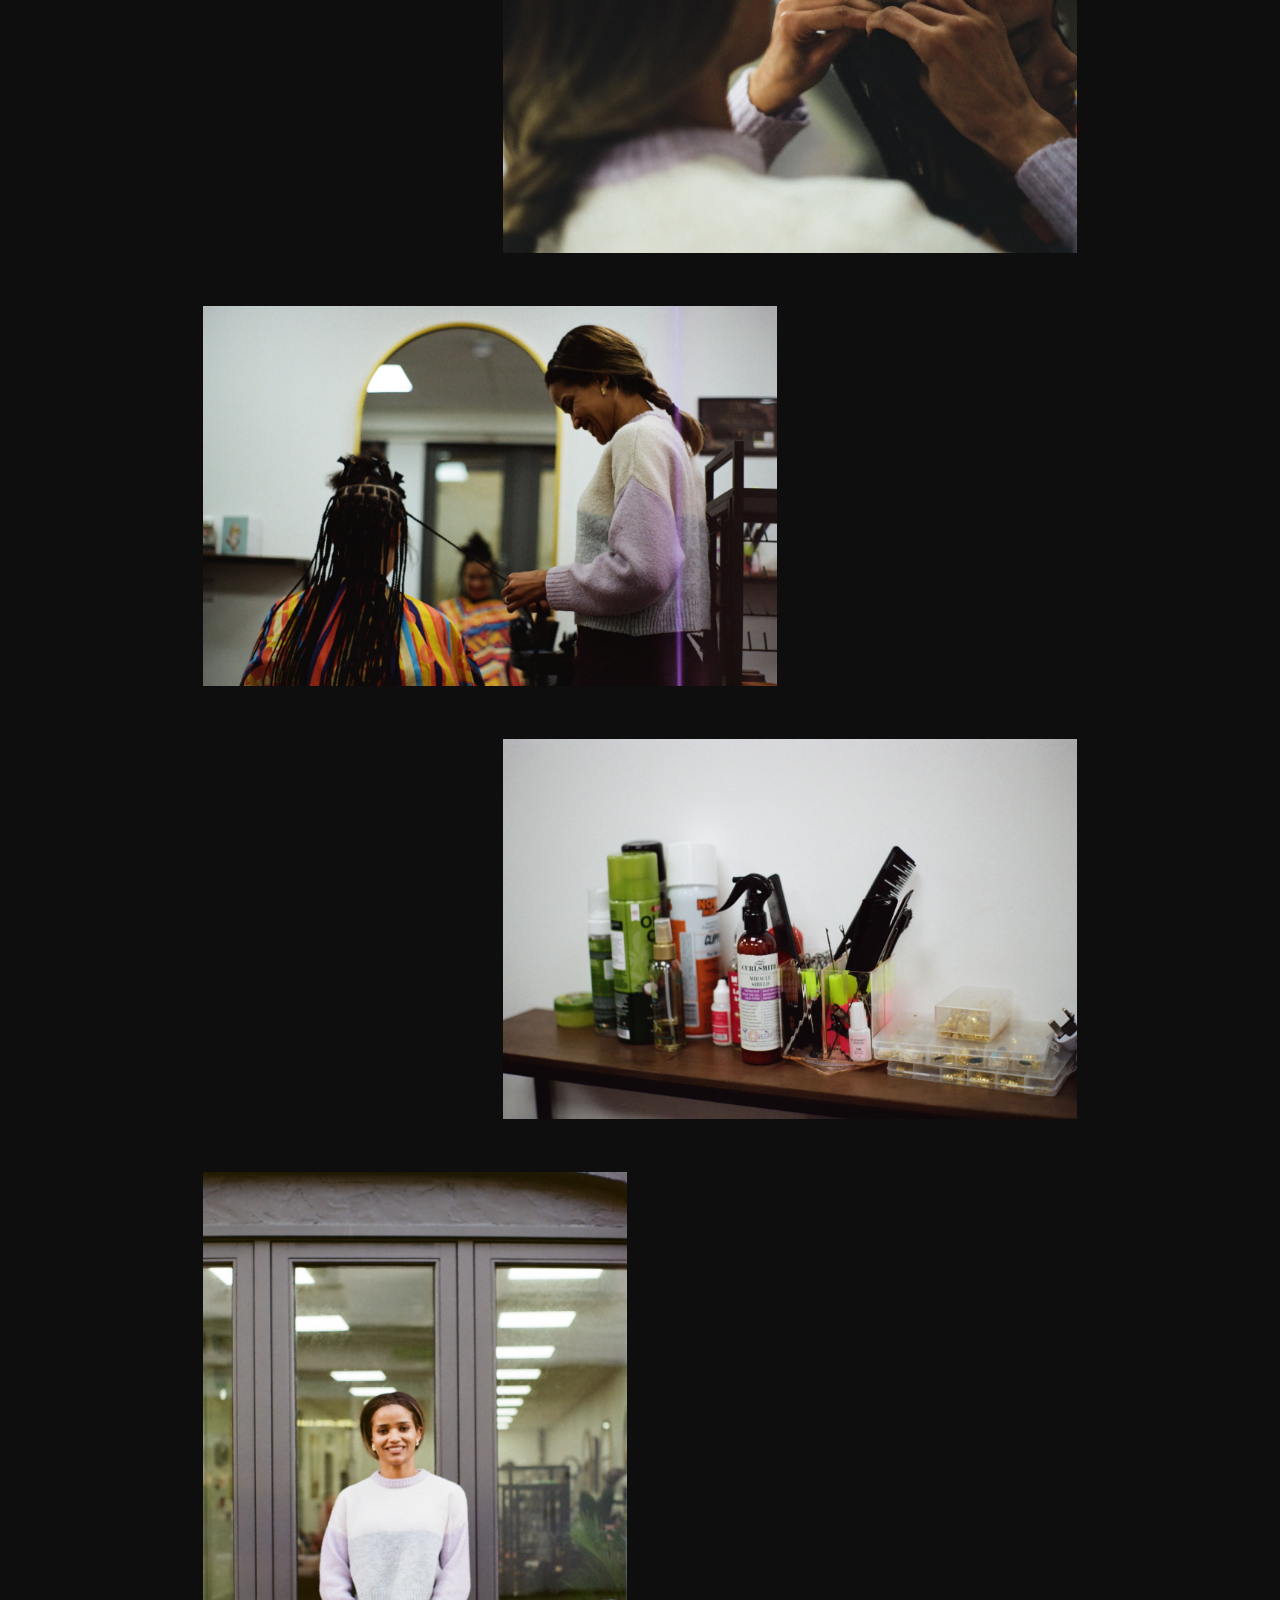
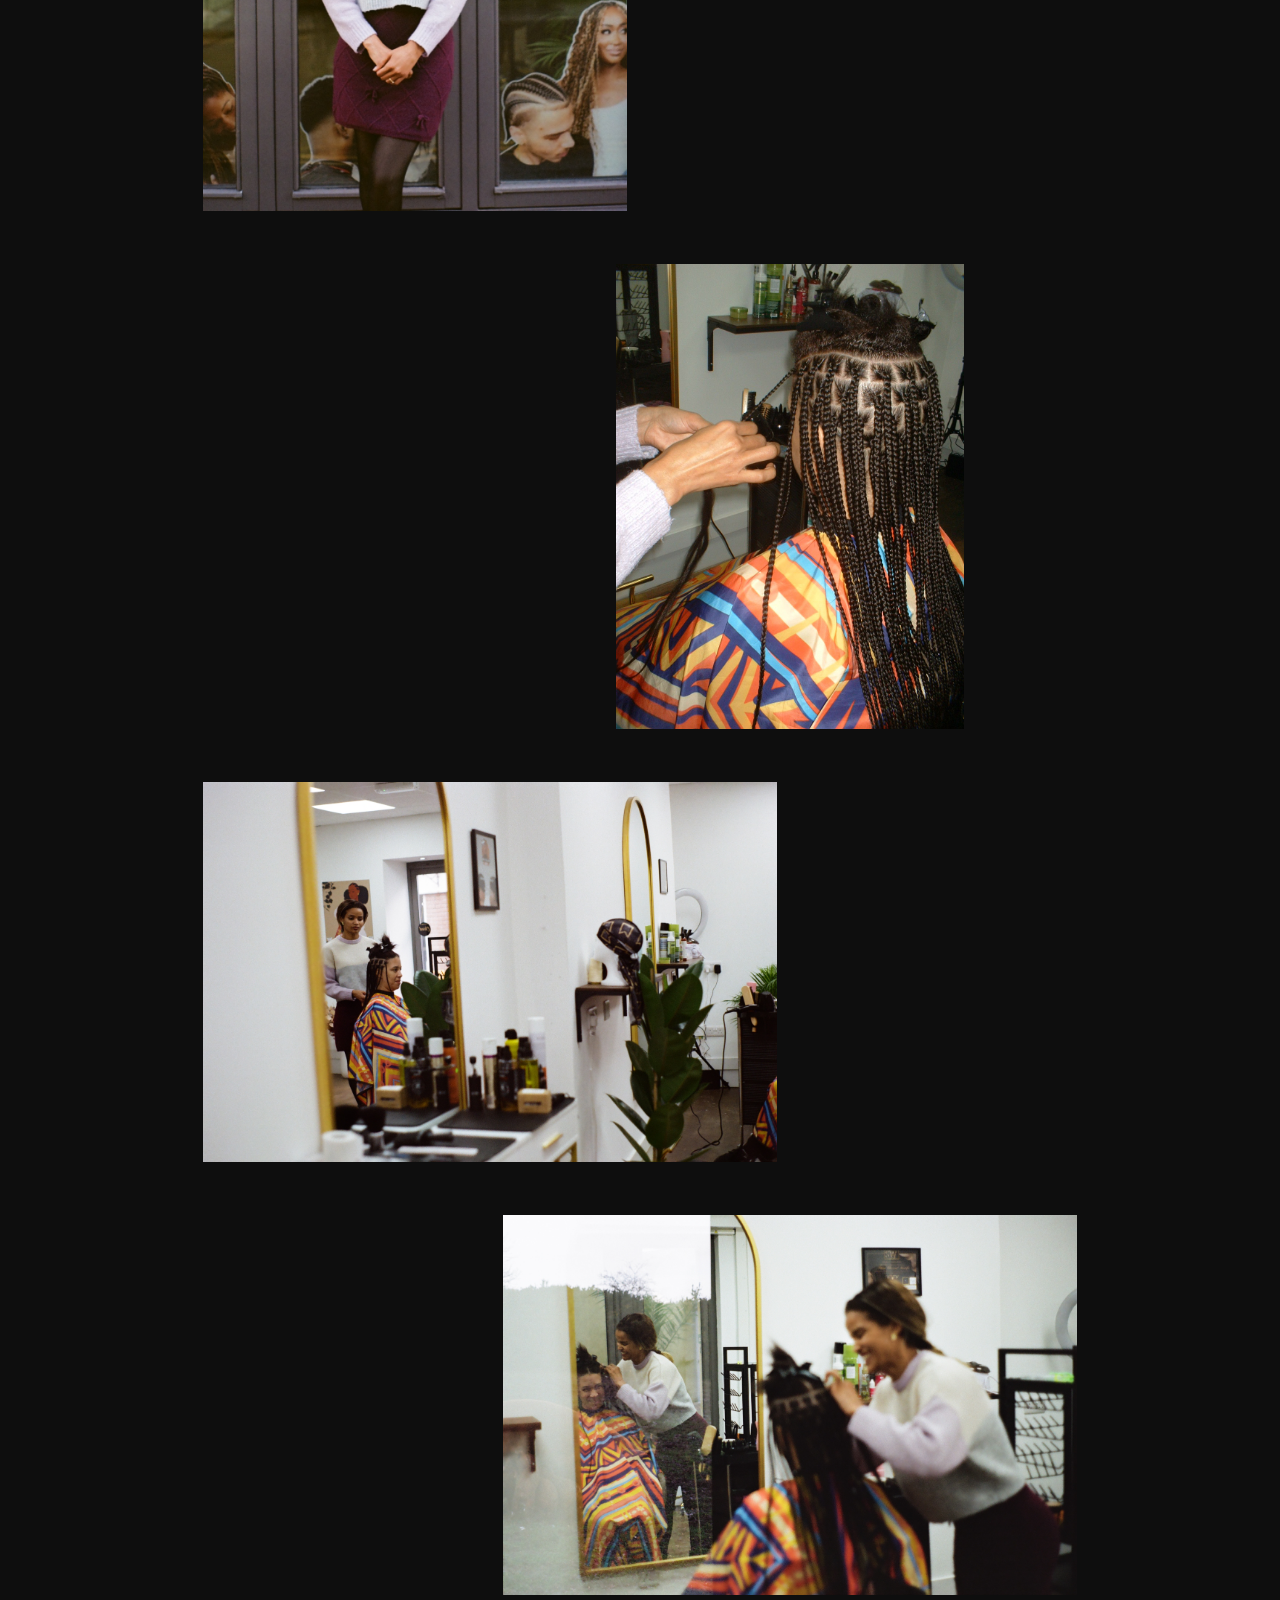
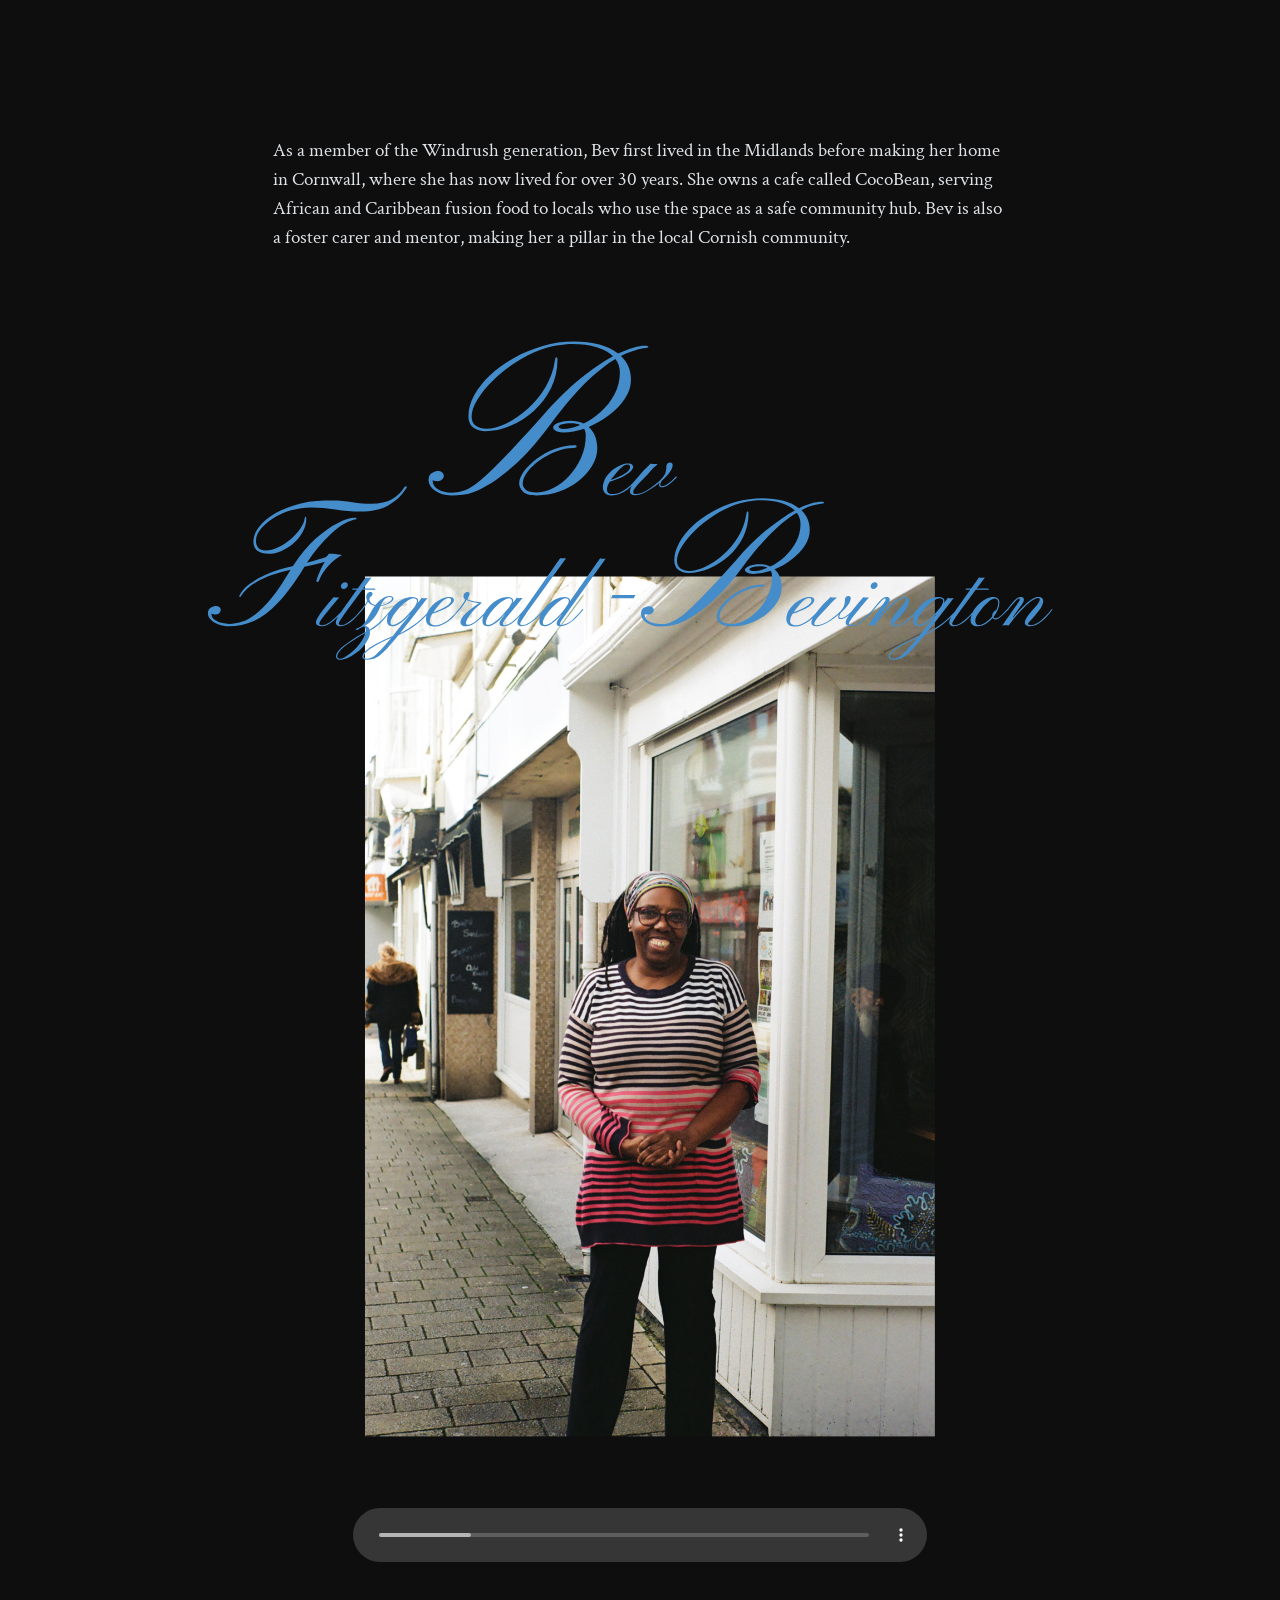
==== commit 8a7718a1: "Bug fixes, added audio files" ====
--- a/index.html
+++ b/index.html
@@ -70,7 +70,7 @@
 
     <!-- Intro video -->
     <div class="container-fluid g-0">
-      <video width="100%" height="auto" src="media/intro-vid.mp4" muted autoplay loop playsinline poster="media/intro-vid-poster.jpg"></video>
+      <video width="100%" height="auto" src="media/intro-vid.mp4" controls loop preload playsinline poster="media/intro-vid-poster.jpg"></video>
     </div>
 
     <div class="container-fluid">
@@ -120,15 +120,26 @@
         </div>
       </div>
     </div>
-    <div class="container" style="max-width:900px; margin-top:10rem;">
+    <div class="container" style="max-width:900px; margin-top:4rem;">
+      <div class="row justify-content-center">
+        <div class="col-8">
+          <audio class="w-100 text-center" controls>
+            <source src="media/flavian-final.mp3" type="audio/mpeg">
+            <track src="media/flavian-transcript.vtt" kind="captions" srclang="en" label="English" default>
+          </audio>
+          <div class="text-track"></div>
+        </div>
+      </div>
+    </div>
+    <div class="container" style="max-width:900px; margin-top:4rem;">
       <div class="row justify-content-center">
         <div class="col-10 col-sm-8 offset-2 offset-sm-4">
           <img src="media/flavian-fixing-fence-post.jpg" class="img-fluid position-relative z-2" alt="Flavian fixing a fence post">
         </div>
       </div>
-      <div class="row justify-content-start">
+      <div class="row justify-content-start mt-5">
         <div class="col-8 col-sm-5">
-          <img style="margin-top:-25px;" src="media/flavian-with-pigs-in-front.jpg" class="img-fluid position-relative z-1" alt="Flavian with pigs">
+          <img src="media/flavian-with-pigs-in-front.jpg" class="img-fluid position-relative z-1" alt="Flavian with pigs">
         </div>
       </div>
       <div class="row justify-content-center mt-5">
@@ -160,7 +171,7 @@
     <div class="container" style="margin-top:8rem">
       <div class="row justify-content-center">
         <div class="col-12 col-sm-10 col-lg-8 col-xxl-6">
-          <p> Despite his successes, Flavian highlights how his experience in the countryside has come with sacrifices - in particular the discomfort of cultural integration and loss of a far more familiar community.</p>
+          <p>Despite his successes, Flavian highlights how his experience in the countryside has come with sacrifices - in particular the discomfort of cultural integration and loss of a far more familiar community.</p>
           <p>Down in Cornwall, one of the UK’s whitest counties, business owners Sisi and Bev have been working to provide not just necessary resources to the region’s Black residents, but much-needed welcoming and familiar spaces for people to connect.</p>
           <p>Earlier this year, Sisi opened Ethiopia Queen Braids, the only Afro hair salon in Cornwall. She moved from Ethiopia to the small coastal town of Falmouth in 2022 with her husband. After witnessing growing ethnic diversity in Cornwall, she thought a space was needed for people to access hair services that they couldn’t previously.</p>
         </div>
@@ -182,21 +193,31 @@
         <div style="position: relative; padding-bottom: 66.28%; height: 0; overflow: hidden;">
           <svg style="position: absolute; top: 0; left: 0; width: 100%; height: 100%; border: none;" width="100%" height="100%" viewBox="0 0 1545 1024" preserveAspectRatio="xMidYMin" fill="none" xmlns="http://www.w3.org/2000/svg" xmlns:xlink="http://www.w3.org/1999/xlink">
             <image x="735" y="0" width="679" height="1024" preserveAspectRatio="none" href="media/sissi-topper.jpg"/>
-            <path fill="#EDFB70" d="M356.25,417.06c-11.33,0-20.16-2.01-26.5-6.2c-6.23-4.2-9.35-9.21-9.35-15.14c0-4.56,1.61-7.84,4.83-9.76c3.22-2.1,6.44-3.19,9.66-3.19c1.77,0,3.48,0.64,5.14,1.73c1.77,1.19,2.65,3.01,2.65,5.47c0,2.01-0.88,3.83-2.65,5.47c-1.77,1.55-3.84,2.37-6.23,2.37c-3.12,0-5.51-0.55-7.17-1.64v0.82c0,4.56,2.6,8.48,7.79,11.67c5.3,3.1,11.74,4.65,19.33,4.65c11.12,0,21.15-2.74,30.08-8.21c8.94-5.65,17.2-13.04,24.78-22.16c7.59-9.12,14.76-19.24,21.51-30.37c6.86-11.13,13.67-22.25,20.42-33.56l3.12-5.11c-16.42-0.64-31.12-3.1-44.11-7.3c-12.89-4.38-22.96-10.31-30.24-17.78c-7.17-7.48-10.44-16.14-9.82-25.99c0.52-9.3,3.85-17.78,9.98-25.63c6.13-7.84,14.29-14.68,24.47-20.43c10.29-5.75,21.87-10.31,34.76-13.5c12.99-3.28,26.6-4.83,40.84-4.83c7.69,0,14.39,0.73,20.11,2.19c5.82,1.46,8.73,2.92,8.73,4.29c0,0.46-0.62,0.64-1.87,0.64c-0.73,0-1.45,0-2.18-0.09c-0.62-0.27-1.35-0.36-2.18-0.55c-3.33-0.82-6.75-1.46-10.29-2.01c-3.43-0.64-7.59-0.91-12.47-0.91c-12.05,0-23.9,1.55-35.54,4.65c-11.53,3.01-22.08,7.39-31.64,12.95c-9.46,5.65-17.09,12.31-22.91,20.16c-5.71,7.75-8.83,16.42-9.35,25.99c-0.42,6.2,2.03,12.68,7.33,19.33c5.4,6.66,13.82,12.31,25.25,16.96c11.43,4.65,25.98,7.39,43.64,7.93c24.83-39.04,47.64-67.4,68.43-85.09c20.78-17.6,40.53-26.45,59.23-26.45c6.23,0,11.17,1.64,14.81,4.93c3.64,3.37,5.3,8.12,4.99,14.41c-0.41,7.94-3.95,16.96-10.6,26.91c-6.55,10.03-15.48,19.79-26.81,29.37c-11.33,9.49-24.37,17.88-39.12,24.9c-14.76,7.02-30.6,11.67-47.54,13.86c-8.83,13.59-17.82,26.72-26.96,39.31c-9.14,12.4-18.7,23.53-28.68,33.29c-9.87,9.85-20.42,17.51-31.64,23.26C381.14,414.32,369.14,417.06,356.25,417.06z M482.5,308.43c14.96-2.46,29.15-7.11,42.55-13.86c13.4-6.84,25.3-14.78,35.69-23.8c10.39-9.03,18.6-18.33,24.63-27.82c6.13-9.39,9.4-18.06,9.82-25.81c0.52-5.65-0.57-9.48-3.27-11.67c-2.7-2.19-5.45-3.28-8.26-3.19c-12.88,0.46-26.6,8.21-41.15,23.44c-14.44,15.14-30.76,37.03-48.94,65.58c-1.87,2.92-3.74,5.84-5.61,8.57C486.09,302.69,484.27,305.52,482.5,308.43z M522.56,358.23c-1.25,0-2.25-0.36-3.01-1.09c-0.71-0.82-1.07-1.82-1.07-3.01c0-1.55,0.65-3.01,1.94-4.29c1.34-1.37,2.92-2.01,4.74-2.01c1.25,0,2.23,0.46,2.94,1.28c0.76,0.82,1.14,1.82,1.14,2.92c0,1.64-0.71,3.1-2.14,4.38C525.72,357.69,524.21,358.23,522.56,358.23z M488.43,416.88c-2.72,0-4.9-0.46-6.55-1.46c-1.69-1-2.54-2.37-2.54-4.01c0-1.37,0.33-2.92,1-4.65c0.67-1.73,1.96-4.1,3.87-6.93c1.87-2.83,4.61-6.57,8.22-11.13c3.65-4.56,8.44-10.31,14.36-17.24c0.4,0.09,1.36,0.09,2.87,0.18c1.51,0,2.69,0.09,3.54,0.09c0.76,0,1.31,0,1.67,0c0.4-0.09,0.78-0.09,1.14-0.18c-6.5,7.66-11.82,13.95-15.97,18.88c-4.1,5.02-7.26,8.94-9.49,11.86c-2.23,2.92-3.76,5.2-4.61,6.75c-0.85,1.55-1.27,2.83-1.27,3.74c0,1.19,0.62,1.82,1.87,2.01s2.25,0.27,3.01,0.27c2.4,0,5.03-0.82,7.88-2.37c2.85-1.64,5.68-3.74,8.48-6.11c2.85-2.46,5.48-4.92,7.88-7.39c2.45-2.55,4.45-4.65,6.01-6.48c1.56-1.82,2.47-2.83,2.74-3.1l1.34,1.19c-0.49,0.55-1.56,1.73-3.21,3.65c-1.65,1.91-3.7,4.2-6.15,6.75c-2.45,2.46-5.14,4.92-8.08,7.3c-2.89,2.46-5.9,4.47-9.02,6.02C494.37,416.15,491.37,416.88,488.43,416.88z M518.75,418.34c-1.38,0-3.16-0.18-5.34-0.55c-2.18-0.36-4.12-1.09-5.81-2.28c-1.74-1.19-2.6-2.92-2.6-5.38c0-2.28,0.69-4.1,2.07-5.47c1.34-1.46,2.83-2.55,4.48-3.28c1.65-0.73,2.87-1.09,3.67-1.09c1.83,0,2.74,0.82,2.74,2.55c-0.04,0.73-0.56,1.37-1.54,2.01c-0.93,0.55-1.98,0.82-3.14,0.82c-0.53,0-1.05-0.18-1.54-0.46c-0.53-0.46-0.96-0.73-1.27-0.91c-0.49,0.46-1.22,1.19-2.2,2.19c-1.02,0.91-1.54,2.19-1.54,3.65c0,1.73,0.69,3.01,2.07,3.83c1.34,0.82,2.85,1.37,4.54,1.64c1.69,0.18,2.98,0.27,3.87,0.27c1.87,0,4.21-0.73,7.01-2.19c2.81-1.46,5.41-4.01,7.82-7.48c2.45-3.56,4.03-8.39,4.74-14.41c0.22-2.1,0.42-5.11,0.6-8.85c0.22-3.83,0.93-7.48,2.14-10.94c0.04-0.09,0.07-0.27,0.07-0.55c-1.69,2.1-3.52,4.29-5.48,6.75c-1.96,2.37-3.85,4.65-5.68,6.93c-1.78,2.19-3.32,4.1-4.61,5.65c-0.89,1.09-1.54,1.73-1.94,2.1c-0.4,0.27-0.58,0.46-0.53,0.46c-0.04,0-0.22,0-0.53,0.09c-0.27,0-0.49-0.18-0.67-0.46c-0.09-0.27,0.11-0.73,0.6-1.28c0.53-0.64,1.09-1.37,1.67-2.01c1.02-1.19,2.6-3.01,4.74-5.56c2.14-2.55,4.39-5.29,6.75-8.21c2.41-2.83,4.48-5.38,6.21-7.66c0.27-1.28,0.67-2.55,1.2-3.56c0.53-1.09,1.29-1.64,2.27-1.64c1.78,0,2.67,0.73,2.67,2.19c-0.04,0.91-1.07,2.46-3.07,4.74c-1.2,1.46-1.85,2.37-1.94,2.83c-0.09,0.37-0.13,0.91-0.13,1.64c-0.04,1.55,0.11,3.56,0.47,6.02c0.4,2.28,0.82,4.83,1.27,7.48c0.45,2.55,0.74,5.02,0.87,7.39c0.13,3.47-0.27,6.57-1.2,9.12c0.71,0.09,1.31,0.18,1.8,0.18c1.43,0,3.05-0.64,4.88-2.01c1.87-1.28,3.72-2.83,5.54-4.56c1.83-1.82,3.41-3.47,4.74-5.11c1.38-1.55,2.29-2.74,2.74-3.28l1.47,1.09c-0.76,0.82-1.87,2.1-3.34,3.74c-1.47,1.64-3.14,3.37-5.01,5.2s-3.78,3.37-5.74,4.65c-1.91,1.19-3.74,1.82-5.48,1.82c-0.4,0-0.78,0-1.14,0c-0.36,0-0.71-0.09-1.07-0.09c-2.09,4.65-5.19,7.84-9.29,9.58C528.55,417.42,523.92,418.34,518.75,418.34z M558.57,418.34c-1.38,0-3.16-0.18-5.34-0.55c-2.18-0.36-4.12-1.09-5.81-2.28c-1.74-1.19-2.6-2.92-2.6-5.38c0-2.28,0.69-4.1,2.07-5.47c1.34-1.46,2.83-2.55,4.48-3.28c1.65-0.73,2.87-1.09,3.67-1.09c1.83,0,2.74,0.82,2.74,2.55c-0.04,0.73-0.56,1.37-1.54,2.01c-0.93,0.55-1.98,0.82-3.14,0.82c-0.53,0-1.05-0.18-1.54-0.46c-0.53-0.46-0.96-0.73-1.27-0.91c-0.49,0.46-1.22,1.19-2.2,2.19c-1.02,0.91-1.54,2.19-1.54,3.65c0,1.73,0.69,3.01,2.07,3.83c1.34,0.82,2.85,1.37,4.54,1.64c1.69,0.18,2.98,0.27,3.87,0.27c1.87,0,4.21-0.73,7.01-2.19c2.81-1.46,5.41-4.01,7.82-7.48c2.45-3.56,4.03-8.39,4.74-14.41c0.22-2.1,0.42-5.11,0.6-8.85c0.22-3.83,0.94-7.48,2.14-10.94c0.04-0.09,0.07-0.27,0.07-0.55c-1.69,2.1-3.52,4.29-5.48,6.75c-1.96,2.37-3.85,4.65-5.68,6.93c-1.78,2.19-3.32,4.1-4.61,5.65c-0.89,1.09-1.54,1.73-1.94,2.1c-0.4,0.27-0.58,0.46-0.53,0.46c-0.04,0-0.22,0-0.53,0.09c-0.27,0-0.49-0.18-0.67-0.46c-0.09-0.27,0.11-0.73,0.6-1.28c0.53-0.64,1.09-1.37,1.67-2.01c1.02-1.19,2.61-3.01,4.74-5.56c2.14-2.55,4.39-5.29,6.75-8.21c2.41-2.83,4.48-5.38,6.21-7.66c0.27-1.28,0.67-2.55,1.2-3.56c0.53-1.09,1.29-1.64,2.27-1.64c1.78,0,2.67,0.73,2.67,2.19c-0.04,0.91-1.07,2.46-3.07,4.74c-1.2,1.46-1.85,2.37-1.94,2.83c-0.09,0.37-0.13,0.91-0.13,1.64c-0.04,1.55,0.11,3.56,0.47,6.02c0.4,2.28,0.82,4.83,1.27,7.48c0.45,2.55,0.74,5.02,0.87,7.39c0.13,3.47-0.27,6.57-1.2,9.12c0.71,0.09,1.31,0.18,1.8,0.18c1.42,0,3.05-0.64,4.88-2.01c1.87-1.28,3.72-2.83,5.54-4.56c1.83-1.82,3.41-3.47,4.74-5.11c1.38-1.55,2.29-2.74,2.74-3.28l1.47,1.09c-0.76,0.82-1.87,2.1-3.34,3.74c-1.47,1.64-3.14,3.37-5.01,5.2c-1.87,1.82-3.79,3.37-5.74,4.65c-1.92,1.19-3.74,1.82-5.48,1.82c-0.4,0-0.78,0-1.14,0c-0.36,0-0.71-0.09-1.07-0.09c-2.09,4.65-5.19,7.84-9.29,9.58C568.37,417.42,563.73,418.34,558.57,418.34z M632.52,358.23c-1.25,0-2.25-0.36-3.01-1.09c-0.71-0.82-1.07-1.82-1.07-3.01c0-1.55,0.65-3.01,1.94-4.29c1.34-1.37,2.92-2.01,4.74-2.01c1.25,0,2.23,0.46,2.94,1.28c0.76,0.82,1.14,1.82,1.14,2.92c0,1.64-0.71,3.1-2.14,4.38C635.68,357.69,634.16,358.23,632.52,358.23z M598.38,416.88c-2.72,0-4.9-0.46-6.55-1.46c-1.69-1-2.54-2.37-2.54-4.01c0-1.37,0.33-2.92,1-4.65c0.67-1.73,1.96-4.1,3.87-6.93c1.87-2.83,4.61-6.57,8.22-11.13c3.65-4.56,8.44-10.31,14.36-17.24c0.4,0.09,1.36,0.09,2.87,0.18c1.51,0,2.69,0.09,3.54,0.09c0.76,0,1.31,0,1.67,0c0.4-0.09,0.78-0.09,1.14-0.18c-6.5,7.66-11.82,13.95-15.97,18.88c-4.1,5.02-7.26,8.94-9.49,11.86c-2.23,2.92-3.76,5.2-4.61,6.75c-0.85,1.55-1.27,2.83-1.27,3.74c0,1.19,0.62,1.82,1.87,2.01c1.25,0.18,2.25,0.27,3.01,0.27c2.41,0,5.03-0.82,7.88-2.37c2.85-1.64,5.68-3.74,8.48-6.11c2.85-2.46,5.48-4.92,7.88-7.39c2.45-2.55,4.45-4.65,6.01-6.48c1.56-1.82,2.47-2.83,2.74-3.1l1.34,1.19c-0.49,0.55-1.56,1.73-3.21,3.65c-1.65,1.91-3.7,4.2-6.15,6.75c-2.45,2.46-5.14,4.92-8.08,7.3c-2.89,2.46-5.9,4.47-9.02,6.02C604.33,416.15,601.32,416.88,598.38,416.88z"/>
+            <path fill="#EDFB70" d="M346.06,427.64c-12.42,0-22.1-2.28-29.05-6.84c-6.84-4.56-10.25-10.08-10.25-16.58c0-5.01,1.77-8.6,5.3-10.77c3.53-2.28,7.06-3.42,10.6-3.42c1.94,0,3.82,0.63,5.64,1.88c1.94,1.25,2.91,3.25,2.91,5.98c0,2.17-0.97,4.16-2.91,5.98c-1.94,1.71-4.22,2.56-6.84,2.56c-3.42,0-6.04-0.57-7.86-1.71v0.86c0,5.01,2.85,9.28,8.54,12.82c5.81,3.42,12.87,5.13,21.19,5.13c12.19,0,23.19-3.02,32.98-9.06c9.8-6.15,18.86-14.24,27.17-24.27c8.32-10.03,16.18-21.13,23.58-33.32c7.52-12.19,14.98-24.44,22.39-36.74l3.42-5.64c-18-0.68-34.12-3.36-48.36-8.03c-14.13-4.79-25.18-11.28-33.15-19.48c-7.86-8.2-11.45-17.72-10.77-28.54c0.57-10.14,4.22-19.48,10.94-28.03c6.72-8.66,15.67-16.12,26.83-22.39c11.28-6.38,23.98-11.34,38.11-14.87c14.24-3.53,29.17-5.3,44.77-5.3c8.43,0,15.78,0.8,22.05,2.39c6.38,1.6,9.57,3.19,9.57,4.79c0,0.46-0.68,0.68-2.05,0.68c-0.8,0-1.6-0.06-2.39-0.17c-0.68-0.23-1.48-0.4-2.39-0.51c-3.65-0.91-7.41-1.65-11.28-2.22c-3.76-0.68-8.32-1.03-13.67-1.03c-13.22,0-26.2,1.71-38.96,5.13c-12.65,3.3-24.21,8.03-34.69,14.18c-10.37,6.15-18.74,13.5-25.12,22.05c-6.27,8.54-9.68,18.06-10.25,28.54c-0.46,6.84,2.22,13.9,8.03,21.19c5.92,7.29,15.15,13.5,27.69,18.63c12.53,5.13,28.48,8.03,47.85,8.72c27.23-42.84,52.24-73.94,75.02-93.31c22.79-19.37,44.43-29.05,64.94-29.05c6.84,0,12.25,1.82,16.24,5.47c3.99,3.65,5.81,8.89,5.47,15.72c-0.46,8.77-4.33,18.63-11.62,29.57c-7.18,10.94-16.98,21.65-29.39,32.13c-12.42,10.48-26.72,19.6-42.9,27.34c-16.18,7.75-33.55,12.82-52.12,15.21c-9.68,14.93-19.54,29.28-29.57,43.07c-10.03,13.67-20.51,25.86-31.44,36.57c-10.82,10.71-22.39,19.2-34.69,25.46C373.35,424.57,360.19,427.64,346.06,427.64z M484.49,308.53c16.41-2.73,31.96-7.8,46.66-15.21c14.7-7.52,27.74-16.24,39.14-26.15c11.39-9.91,20.39-20.05,27-30.42c6.72-10.37,10.31-19.82,10.77-28.37c0.57-6.15-0.63-10.42-3.59-12.82c-2.96-2.39-5.98-3.53-9.06-3.42c-14.13,0.46-29.17,9-45.12,25.63c-15.84,16.63-33.72,40.62-53.66,71.95c-2.05,3.19-4.1,6.32-6.15,9.4C488.42,302.2,486.42,305.34,484.49,308.53z M528.41,363.14c-1.37,0-2.47-0.42-3.3-1.25c-0.78-0.88-1.17-1.98-1.17-3.29c0-1.71,0.71-3.27,2.12-4.69c1.46-1.46,3.2-2.2,5.2-2.2c1.37,0,2.44,0.46,3.22,1.39c0.83,0.88,1.25,1.95,1.25,3.22c0,1.81-0.78,3.39-2.34,4.76C531.87,362.46,530.21,363.14,528.41,363.14z M490.98,427.45c-2.98,0-5.37-0.54-7.18-1.61c-1.86-1.12-2.78-2.61-2.78-4.47c0-1.47,0.37-3.15,1.1-5.05c0.73-1.95,2.15-4.49,4.25-7.62c2.05-3.12,5.05-7.18,9.01-12.16c4-5.03,9.25-11.33,15.75-18.9c0.44,0.05,1.49,0.1,3.15,0.15c1.66,0.05,2.95,0.07,3.88,0.07c0.83,0,1.44,0,1.83,0c0.44-0.05,0.85-0.1,1.25-0.15c-7.13,8.4-12.96,15.31-17.5,20.73c-4.49,5.42-7.96,9.74-10.4,12.96c-2.44,3.22-4.13,5.69-5.05,7.4c-0.93,1.71-1.39,3.08-1.39,4.1c0,1.27,0.68,2,2.05,2.2c1.37,0.2,2.47,0.29,3.3,0.29c2.64,0,5.52-0.88,8.64-2.64c3.12-1.81,6.23-4.03,9.3-6.66c3.12-2.69,6.01-5.4,8.64-8.13c2.68-2.73,4.88-5.08,6.59-7.03c1.71-2,2.71-3.15,3-3.44l1.47,1.32c-0.54,0.58-1.71,1.93-3.52,4.03c-1.81,2.1-4.05,4.54-6.74,7.32c-2.68,2.73-5.64,5.42-8.86,8.06c-3.17,2.64-6.47,4.83-9.89,6.59C497.5,426.57,494.2,427.45,490.98,427.45z M524.23,428.99c-1.51,0-3.47-0.2-5.86-0.59c-2.39-0.39-4.52-1.22-6.37-2.49c-1.9-1.27-2.86-3.25-2.86-5.93c0-2.44,0.76-4.44,2.27-6.01c1.47-1.61,3.1-2.81,4.91-3.59c1.81-0.78,3.15-1.17,4.03-1.17c2,0,3,0.93,3,2.78c-0.05,0.78-0.61,1.51-1.68,2.2c-1.03,0.64-2.17,0.95-3.44,0.95c-0.59,0-1.15-0.2-1.68-0.59c-0.59-0.44-1.05-0.76-1.39-0.95c-0.54,0.54-1.34,1.34-2.42,2.42c-1.12,1.03-1.68,2.37-1.68,4.03c0,1.86,0.76,3.25,2.27,4.18c1.47,0.88,3.12,1.46,4.98,1.76c1.85,0.24,3.27,0.37,4.25,0.37c2.05,0,4.61-0.81,7.69-2.42c3.08-1.66,5.93-4.42,8.57-8.28c2.68-3.86,4.42-9.11,5.2-15.75c0.24-2.34,0.46-5.59,0.66-9.74c0.24-4.15,1.03-8.13,2.34-11.94c0.05-0.15,0.07-0.37,0.07-0.66c-1.85,2.29-3.86,4.76-6.01,7.4c-2.15,2.64-4.22,5.18-6.23,7.62c-1.95,2.44-3.64,4.52-5.05,6.23c-0.98,1.17-1.68,1.93-2.12,2.27c-0.44,0.34-0.64,0.51-0.59,0.51c-0.05,0-0.24,0.02-0.59,0.07c-0.29,0-0.54-0.17-0.73-0.51c-0.1-0.24,0.12-0.71,0.66-1.39c0.59-0.68,1.2-1.42,1.83-2.2c1.12-1.27,2.86-3.3,5.2-6.08c2.34-2.78,4.81-5.76,7.4-8.94c2.64-3.17,4.91-5.98,6.81-8.42c0.29-1.46,0.73-2.78,1.32-3.95s1.42-1.76,2.49-1.76c1.95,0,2.93,0.81,2.93,2.42c-0.05,0.93-1.17,2.66-3.37,5.2c-1.32,1.56-2.03,2.59-2.12,3.08c-0.1,0.44-0.15,1.03-0.15,1.76c-0.05,1.76,0.12,3.95,0.51,6.59c0.44,2.59,0.9,5.32,1.39,8.2c0.49,2.83,0.81,5.54,0.95,8.13c0.15,3.86-0.29,7.2-1.32,10.03c0.78,0.1,1.44,0.15,1.98,0.15c1.56,0,3.34-0.71,5.35-2.12c2.05-1.42,4.08-3.1,6.08-5.05c2-1.95,3.73-3.81,5.2-5.57c1.51-1.76,2.52-2.98,3-3.66l1.61,1.25c-0.83,0.88-2.05,2.25-3.66,4.1c-1.61,1.81-3.44,3.71-5.49,5.71c-2.05,1.95-4.15,3.64-6.3,5.05c-2.1,1.37-4.1,2.05-6.01,2.05c-0.44,0-0.85,0-1.24,0c-0.39-0.05-0.78-0.1-1.17-0.15c-2.3,5.08-5.69,8.59-10.18,10.55C534.97,428.03,529.9,428.99,524.23,428.99z M605.31,363.14c-1.37,0-2.47-0.42-3.3-1.25c-0.78-0.88-1.17-1.98-1.17-3.29c0-1.71,0.71-3.27,2.12-4.69c1.46-1.46,3.2-2.2,5.2-2.2c1.37,0,2.44,0.46,3.22,1.39c0.83,0.88,1.24,1.95,1.24,3.22c0,1.81-0.78,3.39-2.34,4.76C608.78,362.46,607.12,363.14,605.31,363.14z M567.89,427.45c-2.98,0-5.37-0.54-7.18-1.61c-1.85-1.12-2.78-2.61-2.78-4.47c0-1.47,0.37-3.15,1.1-5.05c0.73-1.95,2.15-4.49,4.25-7.62c2.05-3.12,5.05-7.18,9.01-12.16c4-5.03,9.25-11.33,15.75-18.9c0.44,0.05,1.49,0.1,3.15,0.15c1.66,0.05,2.95,0.07,3.88,0.07c0.83,0,1.44,0,1.83,0c0.44-0.05,0.85-0.1,1.24-0.15c-7.13,8.4-12.96,15.31-17.5,20.73c-4.49,5.42-7.96,9.74-10.4,12.96c-2.44,3.22-4.13,5.69-5.05,7.4c-0.93,1.71-1.39,3.08-1.39,4.1c0,1.27,0.68,2,2.05,2.2c1.37,0.2,2.47,0.29,3.3,0.29c2.64,0,5.52-0.88,8.64-2.64c3.12-1.81,6.22-4.03,9.3-6.66c3.12-2.69,6.01-5.4,8.64-8.13c2.68-2.73,4.88-5.08,6.59-7.03c1.71-2,2.71-3.15,3-3.44l1.46,1.32c-0.54,0.58-1.71,1.93-3.52,4.03c-1.81,2.1-4.05,4.54-6.74,7.32c-2.69,2.73-5.64,5.42-8.86,8.06c-3.17,2.64-6.47,4.83-9.89,6.59C574.4,426.57,571.11,427.45,567.89,427.45z"/>
             <path fill="#EDFB70" d="M550.62,710.28c-1.87,0-4.36-3.92-7.48-11.67c-3.12-7.84-4.94-17.6-5.46-29.37c-9.46-1.37-17.35-5.2-23.69-11.67c-6.34-6.57-9.51-15.6-9.51-27.27c0-12.68,3.01-25.81,9.04-39.31c6.03-13.59,14.08-26.91,24.16-39.86c-11.95-2.74-20.89-7.75-26.81-15.14c-5.82-7.48-8.73-15.96-8.73-25.54c0-7.84,2.91-15.78,8.73-23.9c5.82-8.12,13.77-15.6,23.85-22.53c10.18-7.02,21.72-12.59,34.6-16.87c12.99-4.29,26.6-6.38,40.84-6.38c3.43,0,6.39,0.27,8.88,0.73c2.49,0.46,3.74,1.09,3.74,1.92c0,0.82-0.68,1.28-2.03,1.28c-1.14,0-2.7-0.09-4.68-0.36c-1.87-0.18-4.1-0.27-6.7-0.27c-10.39,0-21.41,1.91-33.04,5.93c-11.64,3.92-22.6,9.3-32.89,16.14c-10.18,6.84-18.5,14.5-24.94,23.26c-6.44,8.76-9.66,17.88-9.66,27.45c0,6.66,2.7,12.86,8.11,18.7c5.51,5.75,13.35,9.76,23.54,12.04c10.6-13.13,22.7-25.54,36.32-37.12c13.61-11.67,27.95-21.89,43.02-30.74c15.07-8.94,30.08-15.96,45.05-21.07c14.96-5.02,29.1-7.57,42.4-7.57c4.47,0,8.16,0.82,11.07,2.65c3.01,1.64,4.52,4.56,4.52,8.85c0,7.11-3.33,14.59-9.98,22.62c-6.65,8.03-15.59,15.87-26.81,23.53c-11.22,7.66-23.8,14.78-37.72,21.16c-13.92,6.48-28.26,11.77-43.02,15.96c-14.76,4.01-28.84,6.38-42.24,7.02c-13.92,15.23-25.46,30.28-34.6,45.05c-9.04,14.68-13.56,27.45-13.56,38.31c0,8.21,2.03,14.68,6.08,19.52c4.16,4.65,9.72,7.66,16.68,9.12c0-14.23,2.6-27.82,7.79-40.95c5.3-13.22,12.37-24.9,21.2-35.2c8.83-10.4,18.7-18.61,29.62-24.53c11.01-6.02,22.29-9.03,33.82-9.03c8.73,0,15.38,2.1,19.95,6.11c4.68,3.92,7.01,9.21,7.01,15.78c0,8.94-2.86,18.7-8.57,29.46c-5.71,10.58-13.72,20.7-24,30.37c-10.18,9.58-22.08,17.42-35.69,23.71c-13.51,6.11-28.11,9.12-43.8,9.12c-1.25,0-2.18,0-2.81-0.09c0.21,5.56,0.94,12.22,2.18,19.79c1.35,7.66,3.69,13.68,7.01,18.06c0.42,0.55,0.62,0.91,0.62,1.28c0,0.27,0,0.55,0,0.73C552.02,710.01,551.56,710.28,550.62,710.28z M566.99,548.67c11.43-1.19,23.95-4.01,37.56-8.57c13.61-4.65,27.12-10.22,40.53-16.69c13.51-6.57,25.82-13.5,36.94-20.89c11.22-7.39,20.21-14.5,26.97-21.34c6.75-7.02,10.13-13.04,10.13-18.15c0-3.01-1.14-5.11-3.43-6.38c-2.18-1.19-5.09-1.82-8.73-1.82c-7.69,0-17.15,2.55-28.37,7.75c-11.22,5.11-23.28,12.13-36.16,21.07c-12.88,8.85-25.82,18.88-38.81,30.1C590.63,524.86,578.42,536.45,566.99,548.67z M546.72,665.68c8.42,0,17.09-2.28,26.03-6.84c8.94-4.56,17.56-10.49,25.87-17.78c8.31-7.39,15.79-15.32,22.44-23.71c6.65-8.48,11.9-16.78,15.74-24.9c3.95-8.12,5.92-15.05,5.92-20.89c0-8.12-4.78-12.22-14.34-12.22c-8.83,0-18.24,2.83-28.21,8.3c-9.98,5.38-19.38,12.95-28.21,22.62c-8.73,9.67-15.9,20.89-21.51,33.84c-5.51,12.77-8.26,26.54-8.26,41.32v0.09c0.73,0.09,1.45,0.18,2.18,0.18C545.22,665.68,546,665.68,546.72,665.68z M690.57,669.51c-2.05,0-4.05-0.46-6.01-1.37c-1.92-0.91-2.87-2.19-2.87-3.74c0-1.19,0.27-2.55,0.8-4.2c0.58-1.64,1.87-3.92,3.87-6.75c2-2.83,5.19-6.75,9.55-11.58c3.52-4.01,5.94-7.11,7.28-9.3c1.34-2.1,2-3.74,2-4.83c0-0.64-0.22-1.19-0.67-1.64c-0.4-0.55-1.22-0.73-2.47-0.73c-1.02,0-2.43,0.27-4.21,0.82c-1.74,0.55-3.65,1.55-5.74,2.92c-3.52,2.46-7.88,6.11-13.09,11.22c-5.21,4.93-11.09,11.49-17.64,19.7l-6.15,8.12c-0.71-0.09-1.38-0.18-2-0.27c-0.62,0-1.25-0.09-1.87-0.09c-1.6,0-2.94,0.09-4.01,0.27c-1.11,0.18-1.92,0.27-2.41,0.46l73.95-105.62c0.58,0,1.34,0.09,2.27,0.18c0.98,0.09,2.36,0.09,4.14,0.09c0.36,0,0.78-0.09,1.27-0.09c0.49-0.09,1.02-0.18,1.6-0.18l-66.27,91.93l0.33,0.73c6.81-7.84,12.6-13.95,17.37-18.42c4.76-4.47,8.73-7.75,11.89-9.94c2.23-1.46,4.27-2.37,6.15-2.83c1.92-0.46,3.59-0.73,5.01-0.73c2.89,0,4.94,0.73,6.15,2.19c1.25,1.37,1.83,2.92,1.74,4.56c-0.09,1.82-0.69,3.92-1.8,6.48c-1.11,2.37-3.05,5.47-5.81,9.21c-2.72,3.65-6.57,8.12-11.56,13.5c-2.23,2.46-3.58,4.01-4.08,4.74c-0.45,0.64-0.67,1.28-0.67,1.82c0,0.46,0.49,0.82,1.47,1.19c0.98,0.18,2.07,0.36,3.27,0.36c2.81,0,5.63-0.82,8.48-2.37c2.89-1.55,5.68-3.47,8.35-5.84c2.67-2.37,5.1-4.74,7.28-7.2c2.18-2.46,4.01-4.65,5.48-6.48c1.51-1.82,2.49-3.01,2.94-3.47l1.47,1.09c-0.58,0.55-1.65,1.82-3.21,3.83c-1.51,1.91-3.43,4.1-5.75,6.66c-2.32,2.46-4.88,4.93-7.68,7.39c-2.81,2.37-5.77,4.29-8.88,5.93C696.78,668.79,693.68,669.51,690.57,669.51z M728.84,669.79c-4.36,0-7.48-1.09-9.35-3.37c-1.87-2.28-2.85-5.02-2.94-8.39c-0.04-2.37,0.45-5.02,1.47-7.93c1.02-3.01,2.09-5.2,3.21-6.75c3.3-4.65,6.86-8.39,10.69-11.22c3.83-2.92,7.57-5.02,11.22-6.38c3.7-1.37,6.95-2.1,9.75-2.1c2.72,0,4.61,0.46,5.68,1.37c1.11,0.91,1.69,1.92,1.74,3.1c0.13,1.73-0.8,3.74-2.81,6.02c-1.96,2.28-5.41,4.74-10.35,7.48c-4.94,2.65-11.85,5.47-20.71,8.39c-1.56,2.46-2.6,4.65-3.14,6.48c-0.53,1.73-0.8,3.37-0.8,4.83c0,2.1,0.69,3.65,2.07,4.83c1.42,1.19,3.09,1.73,5.01,1.73c4.19,0,8.1-0.73,11.76-2.28c3.7-1.64,7.06-3.65,10.09-6.02c3.07-2.46,5.77-4.83,8.08-7.3c2.32-2.55,4.21-4.65,5.68-6.48c1.47-1.91,2.45-3.01,2.94-3.47l1.4,1.09c-0.67,0.55-1.8,1.82-3.41,3.83c-1.56,1.91-3.56,4.2-6.01,6.75c-2.4,2.55-5.19,5.02-8.35,7.39c-3.16,2.37-6.68,4.38-10.55,6.02C737.37,669.06,733.25,669.79,728.84,669.79z M727.98,647.63c8.64-3.01,15.45-6.11,20.44-9.3c4.99-3.28,7.48-6.38,7.48-9.3c0-2.46-1.16-3.74-3.47-3.74c-2.98,0-6.21,1.55-9.69,4.83c-3.47,3.19-7.53,7.84-12.16,13.95C729.6,645.25,728.73,646.53,727.98,647.63z M778.88,669.51c-2.49,0-4.52-0.55-6.08-1.82c-1.56-1.28-2.34-3.01-2.34-5.02c0-3.56,2.6-7.84,7.82-12.86c5.21-5.11,12.27-10.58,21.18-16.51c-4.54-0.82-8.46-1.55-11.76-2.28c-3.25-0.73-5.86-1.55-7.82-2.46c-0.89,1.73-2.18,3.92-3.87,6.57c-1.69,2.55-3.85,5.29-6.48,8.3c-1.78,2.1-3.12,3.56-4.01,4.38c-0.89,0.91-1.51,1.37-1.87,1.55c-0.31,0.18-0.49,0.27-0.53,0.37c-0.13,0-0.22-0.09-0.27-0.37c0-0.37,0.02-0.64,0.07-0.82c0-0.09,0.33-0.55,1-1.19c0.67-0.73,2.07-2.37,4.21-5.02c2.23-2.83,4.21-5.47,5.94-8.03c1.74-2.55,3.07-4.83,4.01-6.66c-1.6-1.09-2.54-2.19-2.81-3.47c-0.36-2.1,0.07-4.1,1.27-5.84c1.2-1.73,2.76-2.55,4.68-2.55c2.36,0,3.54,1,3.54,3.1c0,1-0.2,1.82-0.6,2.55c-0.4,0.73-0.8,1.46-1.2,2.1c-0.8,0.91-1.2,2.1-1.2,3.56c0,0.46,0.76,0.91,2.27,1.46c1.56,0.46,3.45,0.91,5.68,1.46c2.27,0.46,4.5,0.82,6.68,1.19c2.18,0.27,3.9,0.55,5.14,0.64c0.85,0,1.36,0.18,1.54,0.46c0.22,0.18,0.33,0.37,0.33,0.55c0,0.46-0.65,1.19-1.94,2.19c-2.45,1.82-4.97,4.1-7.55,6.84c-2.58,2.55-4.99,5.29-7.21,8.21c-2.23,2.74-4.03,5.38-5.41,7.93c-1.38,2.46-2.07,4.56-2.07,6.11c0,2.1,0.85,3.19,2.54,3.19c2.18,0,4.56-0.73,7.15-2.28c2.58-1.46,5.19-3.28,7.82-5.47c2.67-2.28,5.17-4.56,7.48-6.93c2.36-2.37,4.39-4.56,6.08-6.38c1.69-1.91,2.87-3.28,3.54-3.92l1.34,1.09c-0.98,0.91-2.38,2.46-4.21,4.47c-1.78,2.01-3.87,4.29-6.28,6.75c-2.41,2.46-5.03,4.83-7.88,7.11c-2.81,2.28-5.72,4.1-8.75,5.56C785,668.79,781.95,669.51,778.88,669.51z M844.14,610.87c-1.25,0-2.25-0.36-3.01-1.09c-0.71-0.82-1.07-1.82-1.07-3.01c0-1.55,0.65-3.01,1.94-4.29c1.34-1.37,2.92-2.01,4.74-2.01c1.25,0,2.23,0.46,2.94,1.28c0.76,0.82,1.14,1.82,1.14,2.92c0,1.64-0.71,3.1-2.14,4.38C847.3,610.32,845.79,610.87,844.14,610.87z M810.01,669.51c-2.72,0-4.9-0.46-6.55-1.46c-1.69-1-2.54-2.37-2.54-4.01c0-1.37,0.33-2.92,1-4.65c0.67-1.73,1.96-4.1,3.87-6.93c1.87-2.83,4.61-6.57,8.22-11.13c3.65-4.56,8.44-10.31,14.36-17.24c0.4,0.09,1.36,0.09,2.87,0.18c1.51,0,2.69,0.09,3.54,0.09c0.76,0,1.31,0,1.67,0c0.4-0.09,0.78-0.09,1.14-0.18c-6.5,7.66-11.82,13.95-15.97,18.88c-4.1,5.02-7.26,8.94-9.49,11.86c-2.23,2.92-3.76,5.2-4.61,6.75c-0.85,1.55-1.27,2.83-1.27,3.74c0,1.19,0.62,1.82,1.87,2.01c1.25,0.18,2.25,0.27,3.01,0.27c2.41,0,5.03-0.82,7.88-2.37c2.85-1.64,5.68-3.74,8.48-6.11c2.85-2.46,5.48-4.92,7.88-7.39c2.45-2.55,4.45-4.65,6.01-6.48c1.56-1.82,2.47-2.83,2.74-3.1l1.34,1.19c-0.49,0.55-1.56,1.73-3.21,3.65c-1.65,1.91-3.7,4.2-6.15,6.75c-2.45,2.46-5.14,4.92-8.08,7.3c-2.89,2.46-5.9,4.47-9.02,6.02C815.95,668.79,812.95,669.51,810.01,669.51z M880.48,669.51c-2.45,0-4.59-0.46-6.41-1.37c-1.78-0.91-2.67-2.19-2.67-3.74c0-1.19,0.27-2.55,0.8-4.2c0.53-1.64,1.8-3.92,3.81-6.75c2.05-2.83,5.25-6.75,9.62-11.58c3.52-4.01,5.94-7.11,7.28-9.3c1.34-2.1,2-3.74,2-4.83c0-0.64-0.22-1.19-0.67-1.64c-0.45-0.55-1.29-0.73-2.54-0.73c-0.89,0-2.09,0.27-3.61,0.82c-1.47,0.55-3.23,1.55-5.28,2.92c-3.52,2.46-7.84,6.11-12.96,11.22c-5.12,4.93-11,11.49-17.64,19.7l-6.21,8.12c-1.16-0.18-2.45-0.36-3.87-0.36c-1.6,0-2.94,0.09-4.01,0.27c-1.02,0.18-1.8,0.27-2.34,0.46c4.99-7.21,9.15-13.22,12.49-17.97c3.34-4.74,6.01-8.57,8.02-11.4c2.05-2.83,3.56-5.02,4.54-6.48c1.02-1.46,1.71-2.55,2.07-3.19c0.36-0.64,0.56-1.19,0.6-1.64c0.09-1.28-0.4-1.92-1.47-1.92c-0.62,0-1.6,0.64-2.94,1.92c-1.34,1.19-2.85,2.74-4.54,4.65c-1.65,1.82-3.27,3.83-4.88,5.84c-1.6,1.91-3.01,3.65-4.21,5.11c-0.31,0.18-0.71,0.09-1.2-0.37c-0.27-0.36-0.33-0.64-0.2-0.73c1.29-1.37,2.74-3.1,4.34-5.2c1.65-2.1,3.36-4.1,5.14-6.2s3.61-3.83,5.48-5.2c1.87-1.37,3.67-2.1,5.41-2.1c1.29,0,2.56,0.27,3.81,0.91c1.29,0.55,1.83,1.82,1.6,3.92c-0.04,0.73-0.27,1.64-0.67,2.74c-0.4,1.09-1.2,2.46-2.41,4.1l-14.03,19.52l0.33,0.73c6.95-7.84,12.74-13.95,17.37-18.42c4.68-4.47,8.62-7.75,11.82-9.94c2.14-1.46,4.01-2.37,5.61-2.83c1.65-0.46,3.16-0.73,4.54-0.73c2.89,0,4.92,0.73,6.08,2.19c1.2,1.37,1.78,2.92,1.74,4.56c-0.04,1.82-0.65,3.92-1.8,6.48c-1.11,2.37-3.05,5.47-5.81,9.21c-2.72,3.65-6.55,8.12-11.49,13.5c-2.27,2.46-3.65,4.01-4.14,4.74c-0.45,0.64-0.67,1.28-0.67,1.82c0,0.46,0.45,0.82,1.34,1.19c0.93,0.18,2.09,0.36,3.47,0.36c2.72,0,5.5-0.82,8.35-2.37s5.61-3.47,8.28-5.75c2.72-2.37,5.19-4.83,7.41-7.3c2.23-2.37,4.08-4.56,5.55-6.48c1.51-1.82,2.49-3.01,2.94-3.47l1.4,1.09c-0.53,0.55-1.58,1.82-3.14,3.74c-1.51,1.92-3.43,4.2-5.74,6.66c-2.32,2.55-4.88,5.02-7.68,7.39c-2.81,2.37-5.74,4.38-8.82,6.02C886.63,668.79,883.55,669.51,880.48,669.51z M918.56,669.79c-4.36,0-7.48-1.09-9.35-3.37c-1.87-2.28-2.85-5.02-2.94-8.39c-0.04-2.37,0.45-5.02,1.47-7.93c1.02-3.01,2.09-5.2,3.21-6.75c3.3-4.65,6.86-8.39,10.69-11.22c3.83-2.92,7.57-5.02,11.22-6.38c3.7-1.37,6.95-2.1,9.75-2.1c2.72,0,4.61,0.46,5.68,1.37c1.11,0.91,1.69,1.92,1.74,3.1c0.13,1.73-0.8,3.74-2.81,6.02c-1.96,2.28-5.41,4.74-10.35,7.48c-4.94,2.65-11.85,5.47-20.71,8.39c-1.56,2.46-2.6,4.65-3.14,6.48c-0.53,1.73-0.8,3.37-0.8,4.83c0,2.1,0.69,3.65,2.07,4.83c1.43,1.19,3.1,1.73,5.01,1.73c4.19,0,8.1-0.73,11.76-2.28c3.7-1.64,7.06-3.65,10.09-6.02c3.07-2.46,5.77-4.83,8.08-7.3c2.32-2.55,4.21-4.65,5.68-6.48c1.47-1.91,2.45-3.01,2.94-3.47l1.4,1.09c-0.67,0.55-1.8,1.82-3.41,3.83c-1.56,1.91-3.56,4.2-6.01,6.75c-2.4,2.55-5.19,5.02-8.35,7.39c-3.16,2.37-6.68,4.38-10.55,6.02C927.09,669.06,922.97,669.79,918.56,669.79z M917.69,647.63c8.64-3.01,15.45-6.11,20.44-9.3c4.99-3.28,7.48-6.38,7.48-9.3c0-2.46-1.16-3.74-3.47-3.74c-2.98,0-6.21,1.55-9.69,4.83c-3.47,3.19-7.53,7.84-12.16,13.95C919.31,645.25,918.45,646.53,917.69,647.63z M953.23,669.51c-2.45,0-4.28-0.46-5.48-1.46c-1.25-0.91-1.87-2.19-1.87-3.74c0-1.19,0.16-2.37,0.47-3.47c0.31-1.28,0.98-2.74,2-4.56c1.02-1.82,2.58-4.29,4.68-7.39s4.92-7.21,8.48-12.22l17.23-24.26h-5.28c-1.34,0-2-0.27-2-0.82c0-0.73,0.85-1.09,2.54-1.09h6.08l12.36-17.33c0.58,0.09,1.34,0.18,2.27,0.27c0.98,0,2.36,0,4.14,0c0.89,0,1.85-0.09,2.87-0.27l-12.89,17.33h17.23c1.25,0,1.87,0.27,1.87,0.91c0,0.73-0.56,1-1.67,1h-18.9l-17.64,23.8c-4.19,5.65-7.55,10.22-10.09,13.86c-2.54,3.56-4.48,6.38-5.81,8.48c-1.29,2.1-2.18,3.65-2.67,4.74c-0.45,1-0.67,1.73-0.67,2.28c0,1.28,1.11,2.01,3.34,2.1c3.07-0.09,6.23-1.09,9.49-3.01c3.3-2.01,6.46-4.47,9.49-7.3c3.03-2.92,5.74-5.75,8.15-8.48c2.41-2.83,4.28-5.02,5.61-6.57l1.47,1.09c-1.29,1.55-3.18,3.74-5.68,6.57c-2.49,2.83-5.37,5.75-8.62,8.85c-3.21,2.92-6.57,5.47-10.09,7.57C960.13,668.51,956.66,669.51,953.23,669.51z"/>
           </svg>
         </div>
       </div>
     </div>
+    <div class="container" style="max-width:900px; margin-top:4rem;">
+      <div class="row justify-content-center">
+        <div class="col-8">
+          <audio class="w-100 text-center" controls>
+            <source src="media/sisi-final.mp3" type="audio/mpeg">
+            <track src="media/sisi-transcript.vtt" kind="captions" srclang="en" label="English" default>
+          </audio>
+        </div>
+      </div>
+    </div>
     <div class="container" style="max-width:900px; margin-top:10rem;">
       <div class="row justify-content-center">
         <div class="col-10 col-sm-8 offset-2 offset-sm-4">
           <img src="media/sissi-pinching.jpg" class="img-fluid position-relative z-2" alt="Sissi working carefully on hair">
         </div>
       </div>
-      <div class="row justify-content-start">
-        <div class="col-10 col-sm-8">
-          <img style="margin-top:-25px;" src="media/sissi-braiding.jpg" class="img-fluid position-relative z-1" alt="Sissi braiding hair">
+      <div class="row justify-content-start mt-5">
+        <div class="col-10 col-sm-8">
+          <img src="media/sissi-braiding.jpg" class="img-fluid position-relative z-1" alt="Sissi braiding hair">
         </div>
       </div>
       <div class="row justify-content-center mt-5">
@@ -226,6 +247,14 @@
       </div>
     </div>
 
+    <div class="container" style="margin-top:8rem">
+      <div class="row justify-content-center">
+        <div class="col-12 col-sm-10 col-lg-8 col-xxl-6">
+          <p>As a member of the Windrush generation, Bev first lived in the Midlands before making her home in Cornwall, where she has now lived for over 30 years. She owns a cafe called CocoBean, serving African and Caribbean fusion food to locals who use the space as a safe community hub. Bev is also a foster carer and mentor, making her a pillar in the local Cornish community.</p>
+        </div>
+      </div>
+    </div>
+
 
     <!--
 
@@ -233,7 +262,7 @@
 
     -->
 
-    <div class="container-fluid g-0" style="margin-top:8rem;">
+    <div class="container-fluid g-0 mt-5">
       <div class="row justify-content-center">
         <div style="position: relative; padding-bottom: 85.37%; height: 0; overflow: hidden;">
           <svg style="position: absolute; top: 0; left: 0; width: 100%; height: 100%; border: none;" width="100%" height="100%" viewBox="0 0 1545 1319" preserveAspectRatio="xMidYMin" fill="none" xmlns="http://www.w3.org/2000/svg" xmlns:xlink="http://www.w3.org/1999/xlink">
@@ -244,15 +273,25 @@
         </div>
       </div>
     </div>
+    <div class="container" style="max-width:900px; margin-top:4rem;">
+      <div class="row justify-content-center">
+        <div class="col-8">
+          <audio class="w-100 text-center" controls>
+            <source src="media/bev-final.mp3" type="audio/mpeg">
+            <track src="media/bev-transcript.vtt" kind="captions" srclang="en" label="English" default>
+          </audio>
+        </div>
+      </div>
+    </div>
     <div class="container" style="max-width:900px; margin-top:10rem;">
       <div class="row justify-content-center">
         <div class="col-10 col-sm-8 offset-2 offset-sm-4">
           <img src="media/bev-kitchen.jpg" class="img-fluid position-relative z-2" alt="Bev's kitchen">
         </div>
       </div>
-      <div class="row justify-content-start">
+      <div class="row justify-content-start mt-5">
         <div class="col-8 col-sm-5">
-          <img style="margin-top:-25px;" src="media/bev-in-front-of-store.jpg" class="img-fluid position-relative z-1" alt="Bev in front of her store">
+          <img src="media/bev-in-front-of-store.jpg" class="img-fluid position-relative z-1" alt="Bev in front of her store">
         </div>
       </div>
       <div class="row justify-content-center mt-5">
@@ -278,7 +317,23 @@
     </div>
 
 
-    <div class="container-fluid g-0" style="margin-top:8rem;">
+
+    <!-- 
+    
+    DANNY AND TENESIA
+    
+    -->
+
+    <div class="container-fluid" style="margin-top:8rem;">
+      <div class="row justify-content-center">
+        <div class="col-12 col-sm-10 col-lg-8 col-xxl-6">
+          <p>Both Danny and Tenesia come from farming families in the West Indies, so land tending has always been part of their ancestry. Their farming journey started in London as a newly married couple, where they practiced growing food at a local allotment. Years later, they now run a non-profit called Earth Farms and a skincare business in Llandeilo, Wales. Their work focuses on organic and regenerative food farming, holistic healthcare, and community education.</p>
+        </div>
+      </div>
+    </div>
+
+
+    <div class="container-fluid g-0 mt-5">
       <div class="row justify-content-center">
         <div style="position: relative; padding-bottom: 66.28%; height: 0; overflow: hidden;">
           <svg style="position: absolute; top: 0; left: 0; width: 100%; height: 100%; border: none;" width="100%" height="100%" viewBox="0 0 1545 1024" preserveAspectRatio="xMidYMin" fill="none" xmlns="http://www.w3.org/2000/svg" xmlns:xlink="http://www.w3.org/1999/xlink">
@@ -290,15 +345,26 @@
       </div>
     </div>
 
+    <div class="container" style="max-width:900px; margin-top:4rem;">
+      <div class="row justify-content-center">
+        <div class="col-8">
+          <audio class="w-100 text-center" controls>
+            <source src="media/danny-tenesia.mp3" type="audio/mpeg">
+            <track src="media/danny-tenesia.vtt" kind="captions" srclang="en" label="English" default>
+          </audio>
+        </div>
+      </div>
+    </div>
+
     <div class="container" style="max-width:900px; margin-top:10rem;">
       <div class="row justify-content-center">
         <div class="col-10 col-sm-8 offset-2 offset-sm-4">
           <img src="media/danny-tenesia-tools.jpg" class="img-fluid position-relative z-2" alt="Tenesia looking at tools">
         </div>
       </div>
-      <div class="row justify-content-start">
-        <div class="col-8 col-sm-5">
-          <img style="margin-top:-25px;" src="media/danny-tenesia-garden-bed.jpg" class="img-fluid position-relative z-1" alt="Garden bed">
+      <div class="row justify-content-start mt-5">
+        <div class="col-10 col-sm-6">
+          <img src="media/danny-tenesia-garden-bed.jpg" class="img-fluid position-relative z-1" alt="Garden bed">
         </div>
       </div>
       <div class="row justify-content-center mt-5">
@@ -359,5 +425,34 @@
     <footer class="container-fluid bg-dark text-white p-5">
       <p class="text-center">UC Berkeley</p>
     </footer>
+
+    <script>
+      document.querySelectorAll("audio").forEach((audio) => {
+        const container = audio.closest(".col-8");
+        const textTrackDiv = container.querySelector(".text-track");
+
+        const track = audio.textTracks[0];
+        track.mode = "hidden"; // we control display ourselves
+
+        track.addEventListener("cuechange", () => {
+          const cue = track.activeCues[0];
+          textTrackDiv.textContent = cue ? cue.text : "";
+        });
+
+        // Optional: only show captions when user enables them
+        audio.addEventListener("loadedmetadata", () => {
+          const checkTrackVisibility = () => {
+            if (track.mode === "showing") {
+              textTrackDiv.style.display = "block";
+            } else {
+              textTrackDiv.style.display = "none";
+            }
+          };
+
+          track.addEventListener("cuechange", checkTrackVisibility);
+          checkTrackVisibility();
+        });
+      });
+    </script>
   </body>
 </html>
--- a/css/style.css
+++ b/css/style.css
@@ -3,6 +3,6 @@
   -webkit-font-smoothing: auto;
   -moz-osx-font-smoothing: auto;
   font-family: 'Crimson Text', serif;
-  background-color: #000000;
+  background-color: #0E0E0E;
   font-size: 1.1rem;
 }
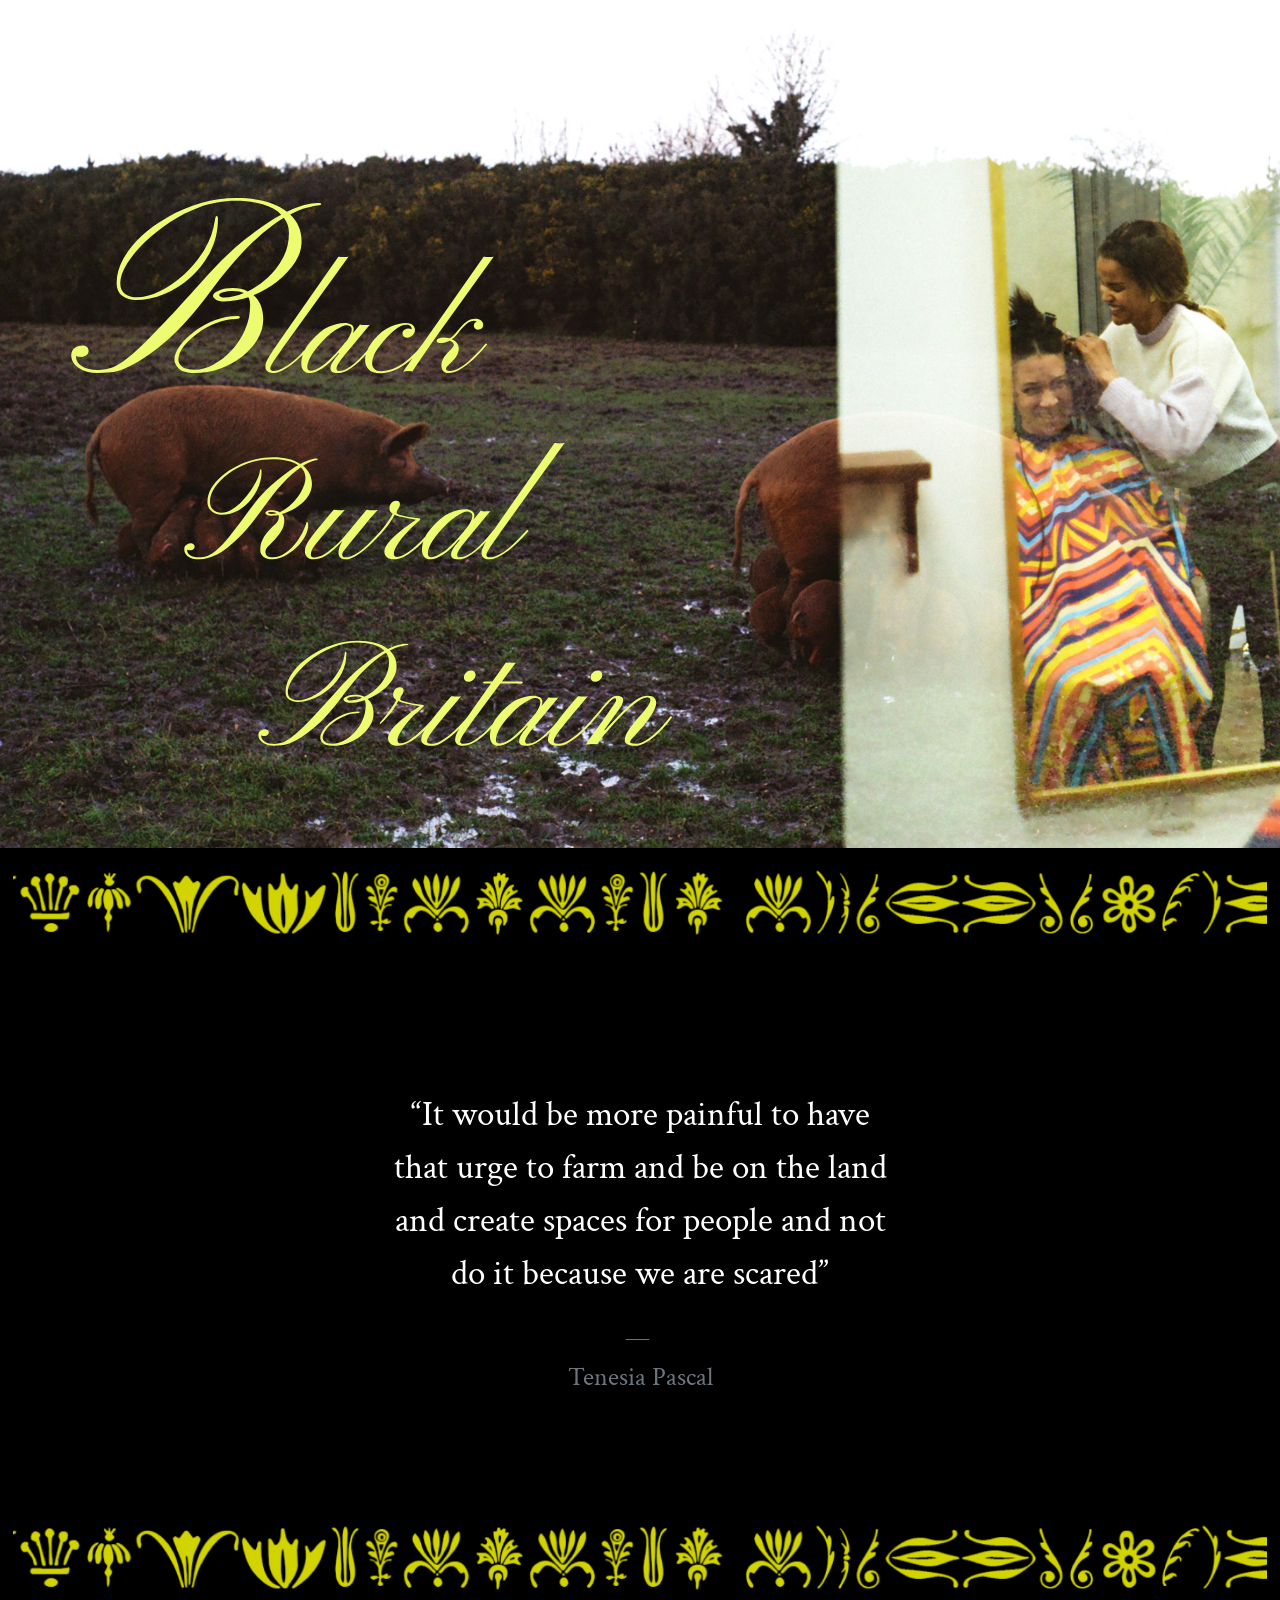
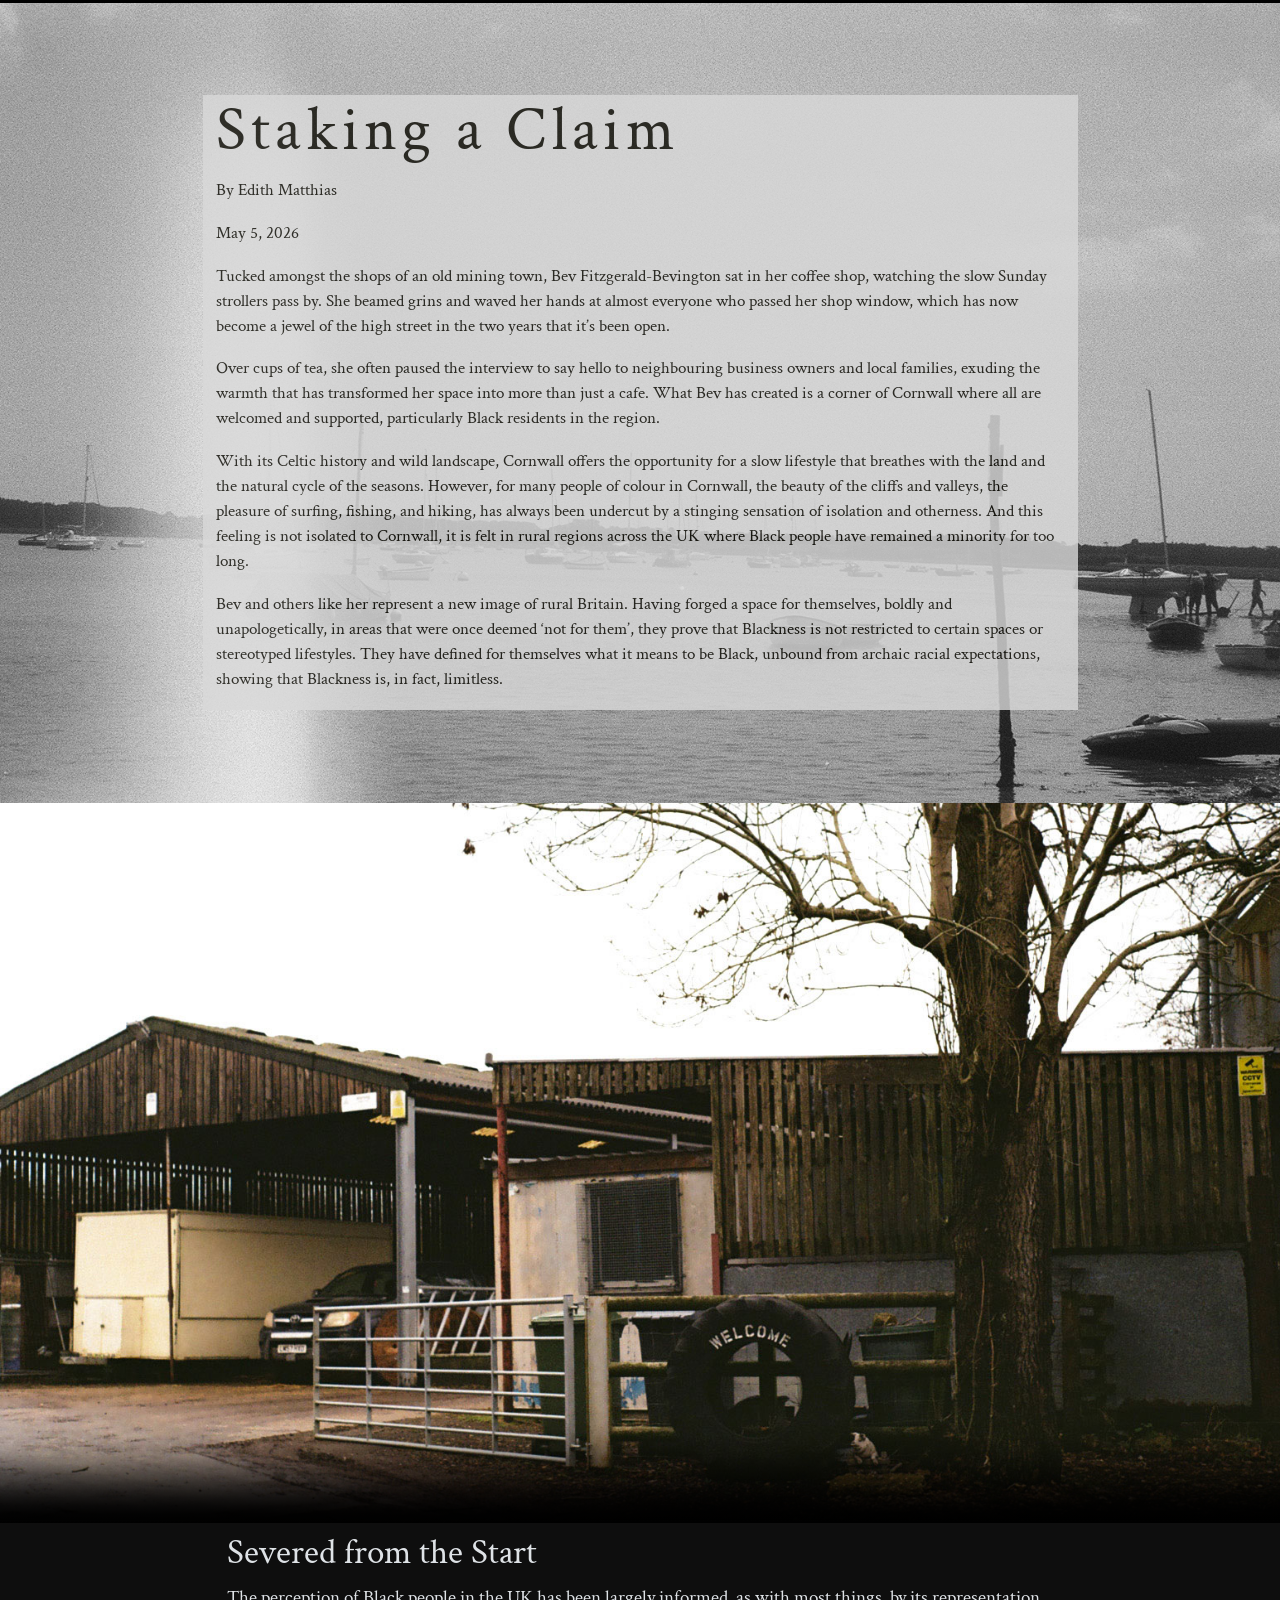
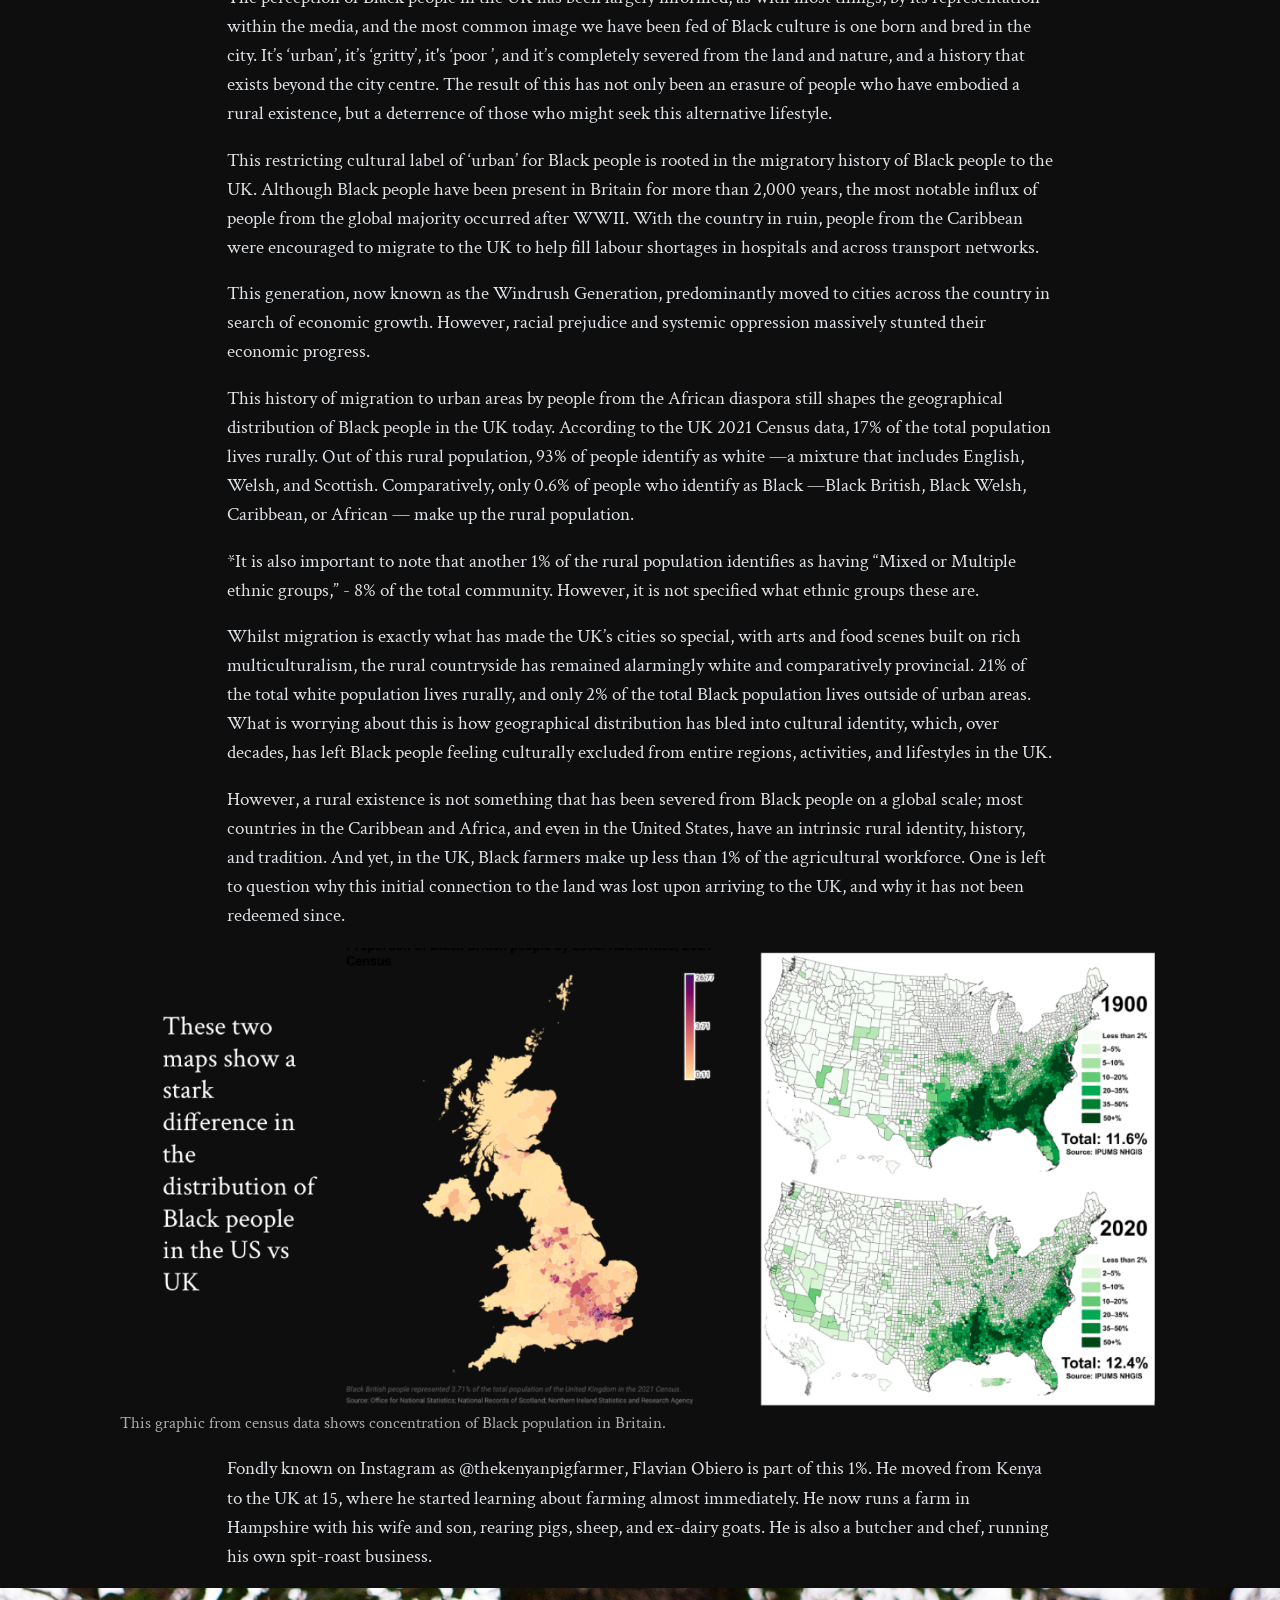
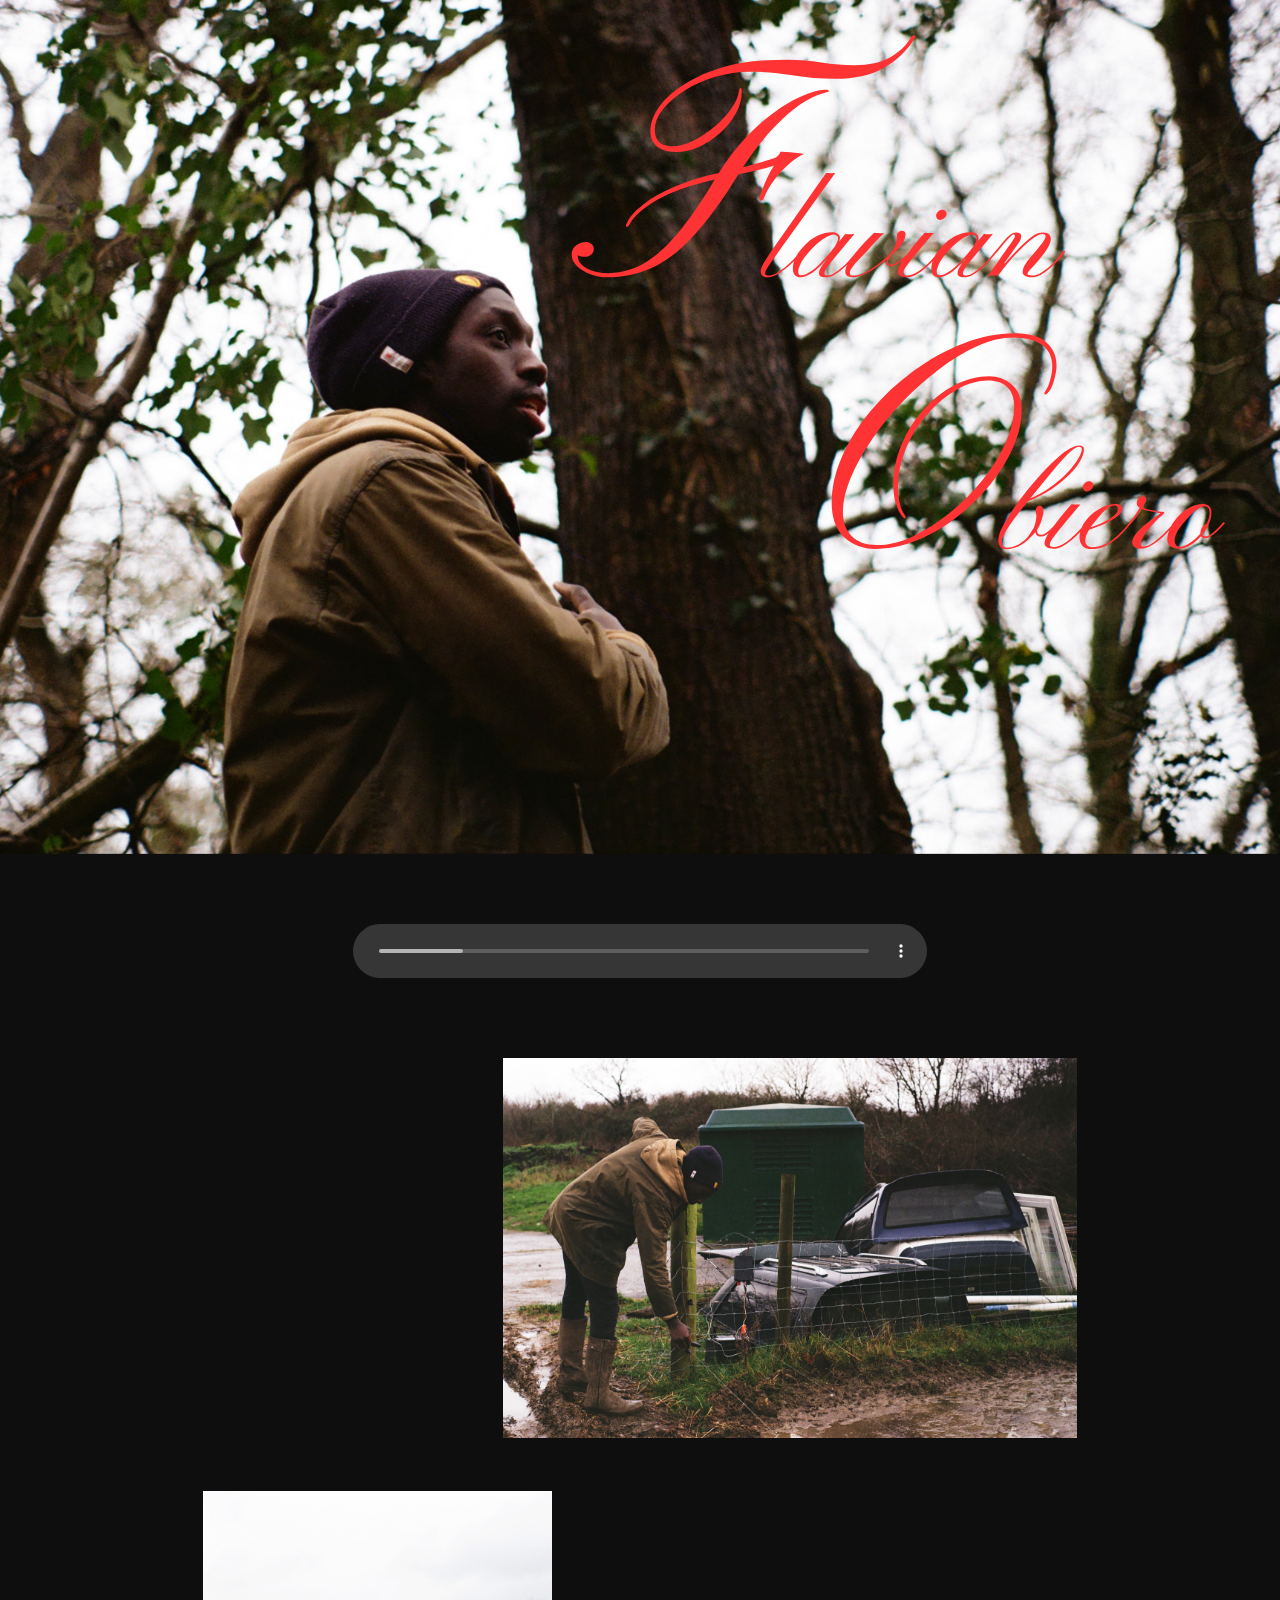
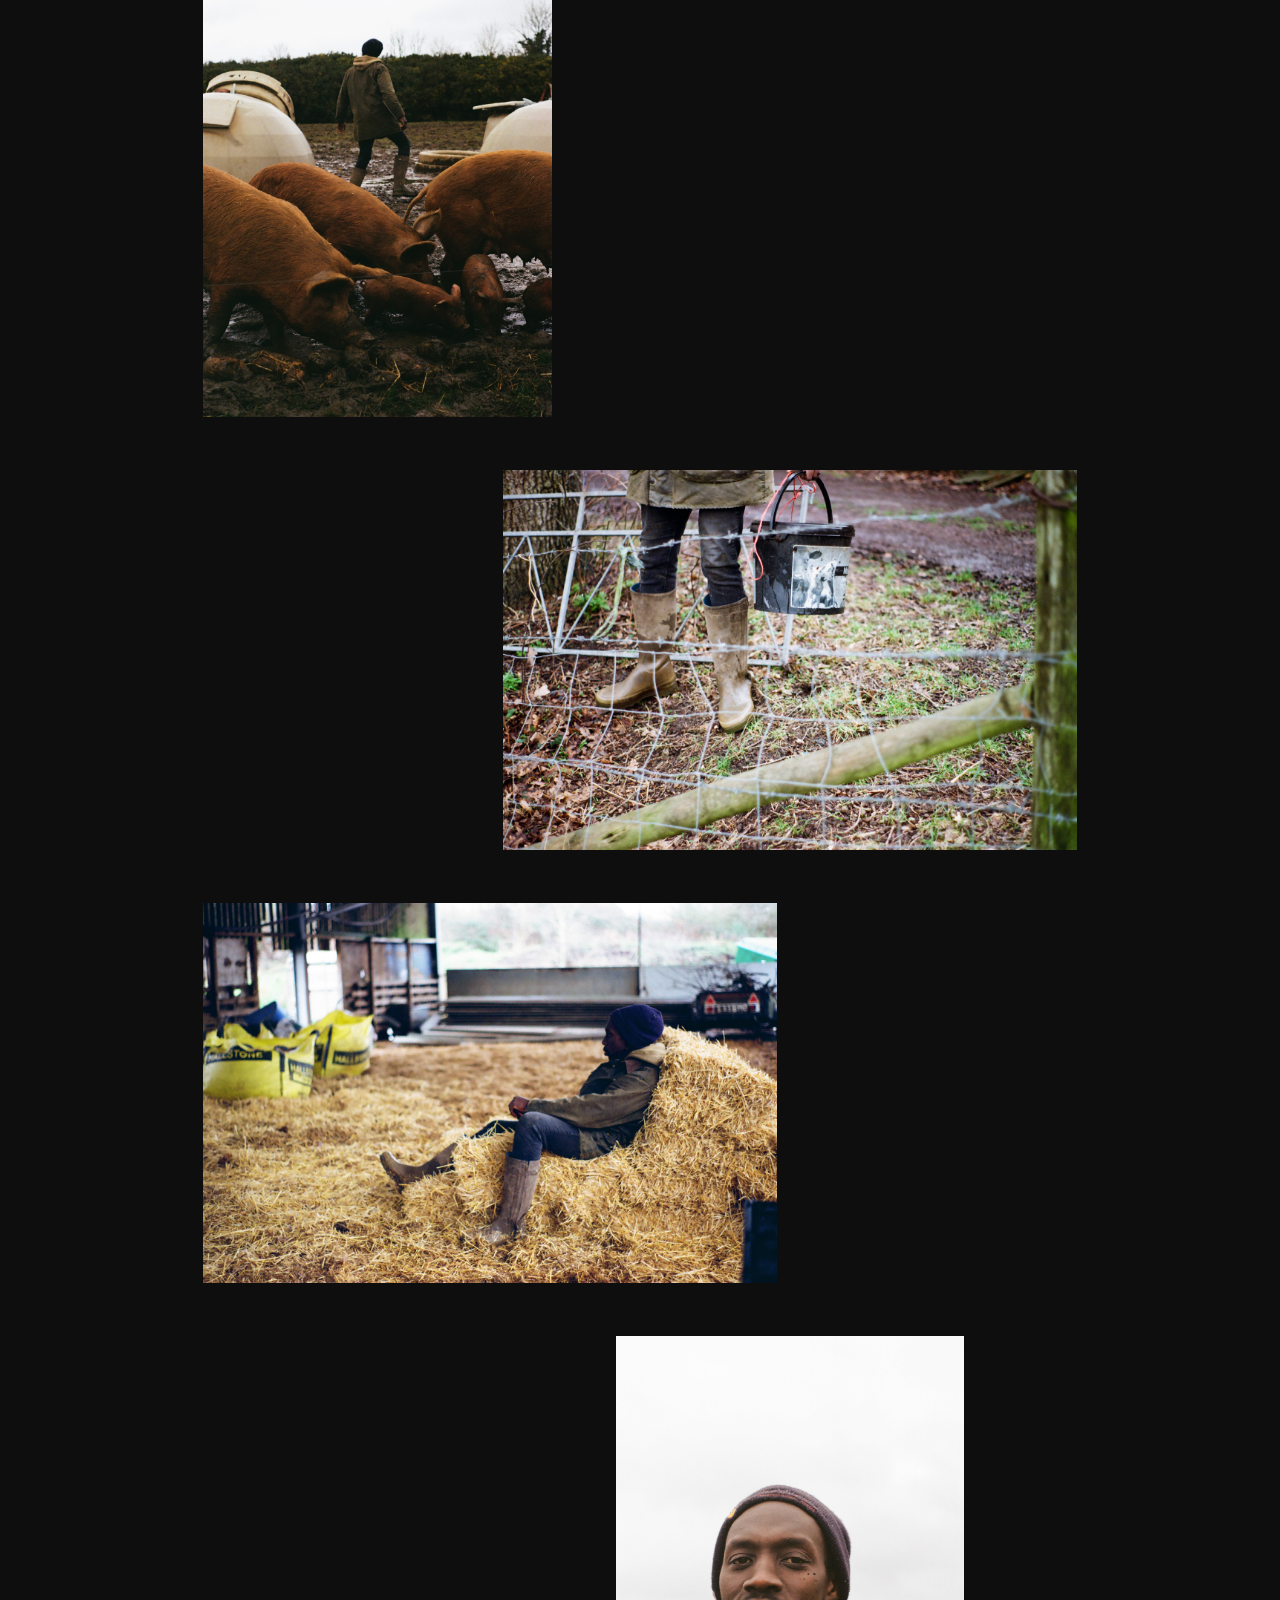
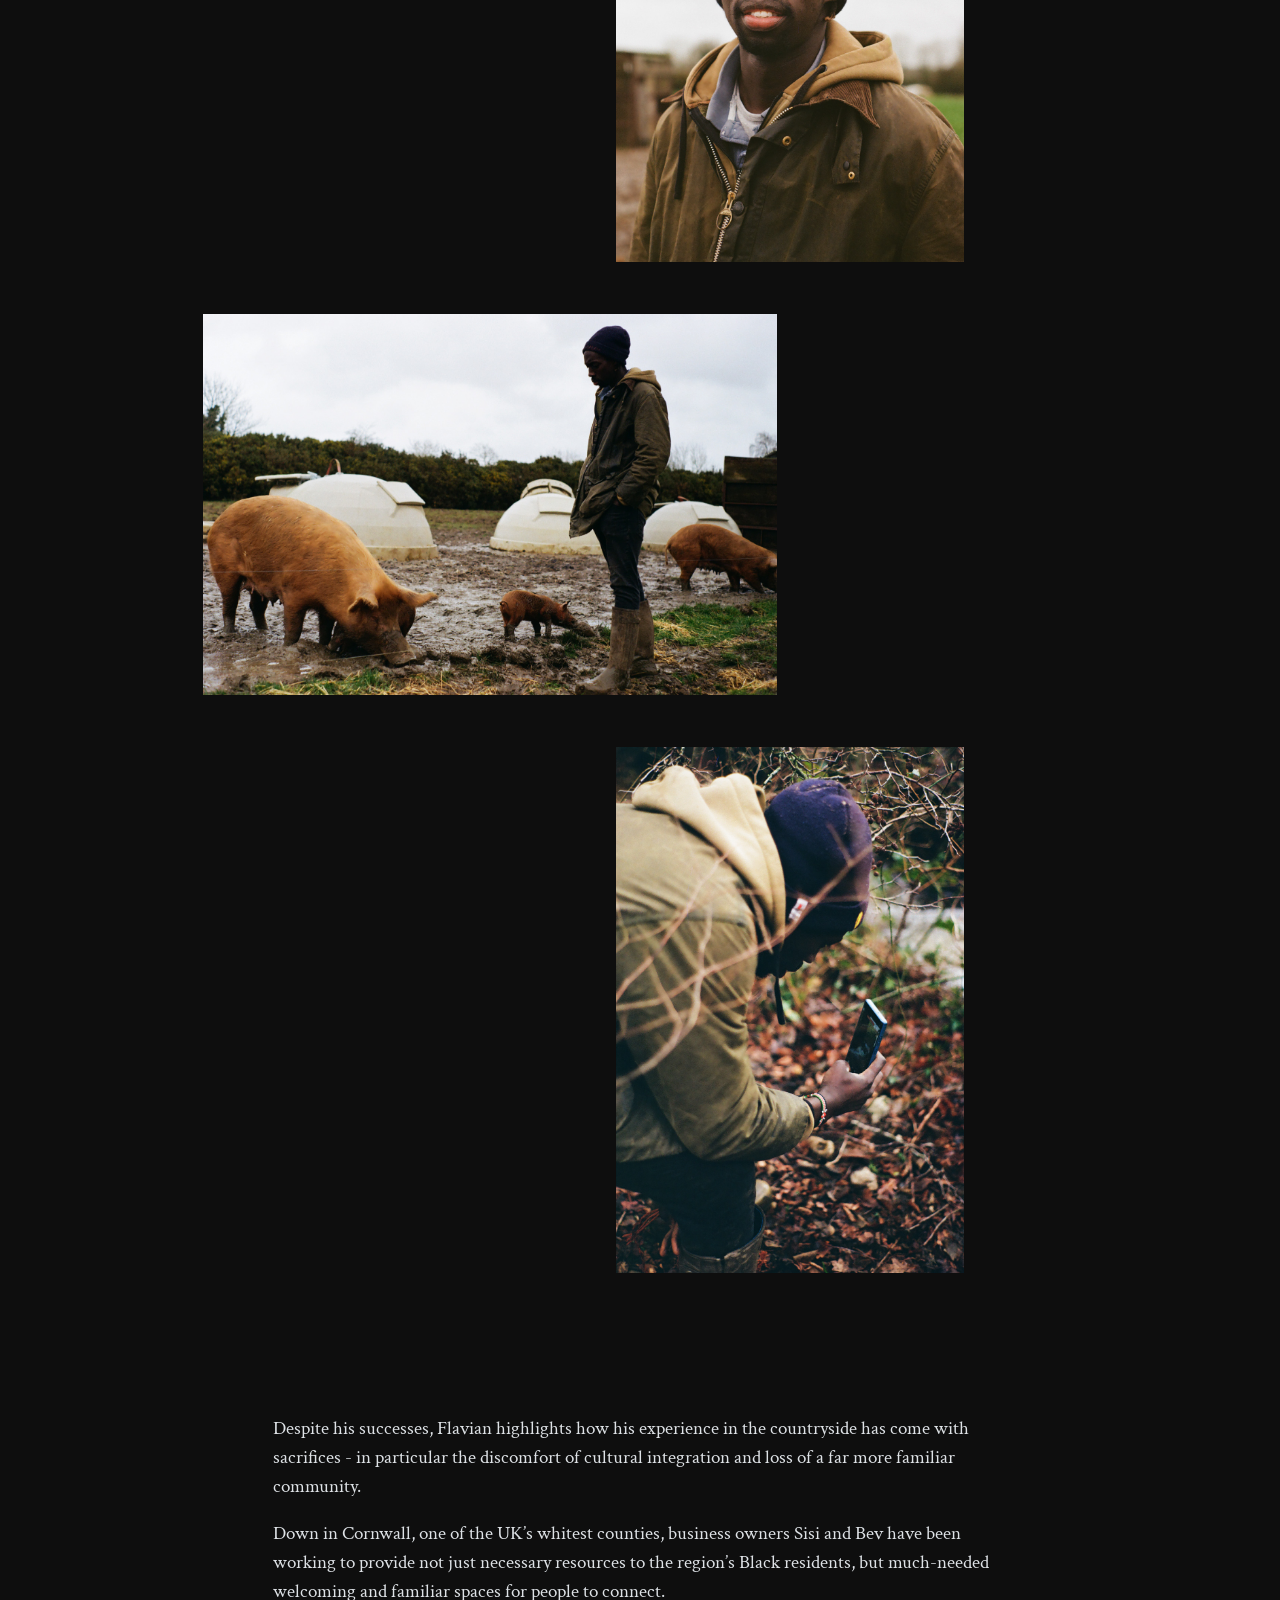
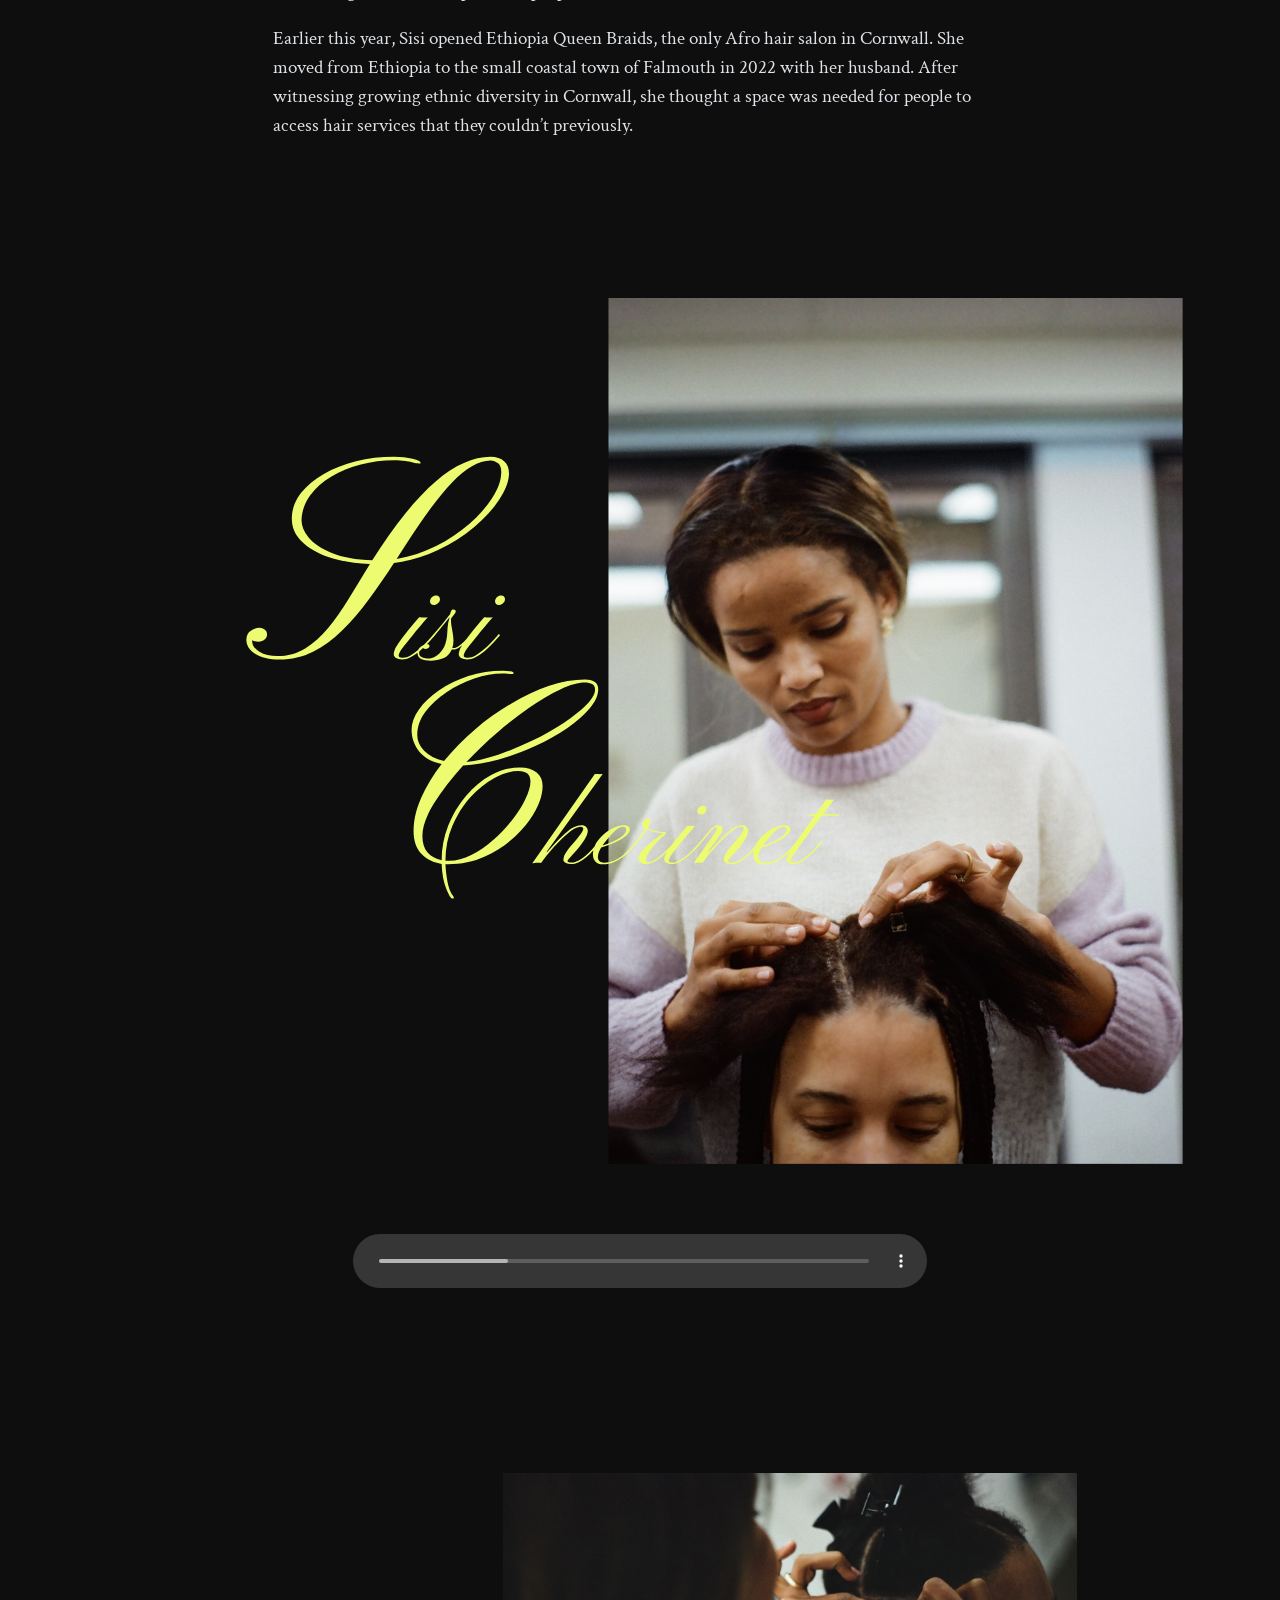
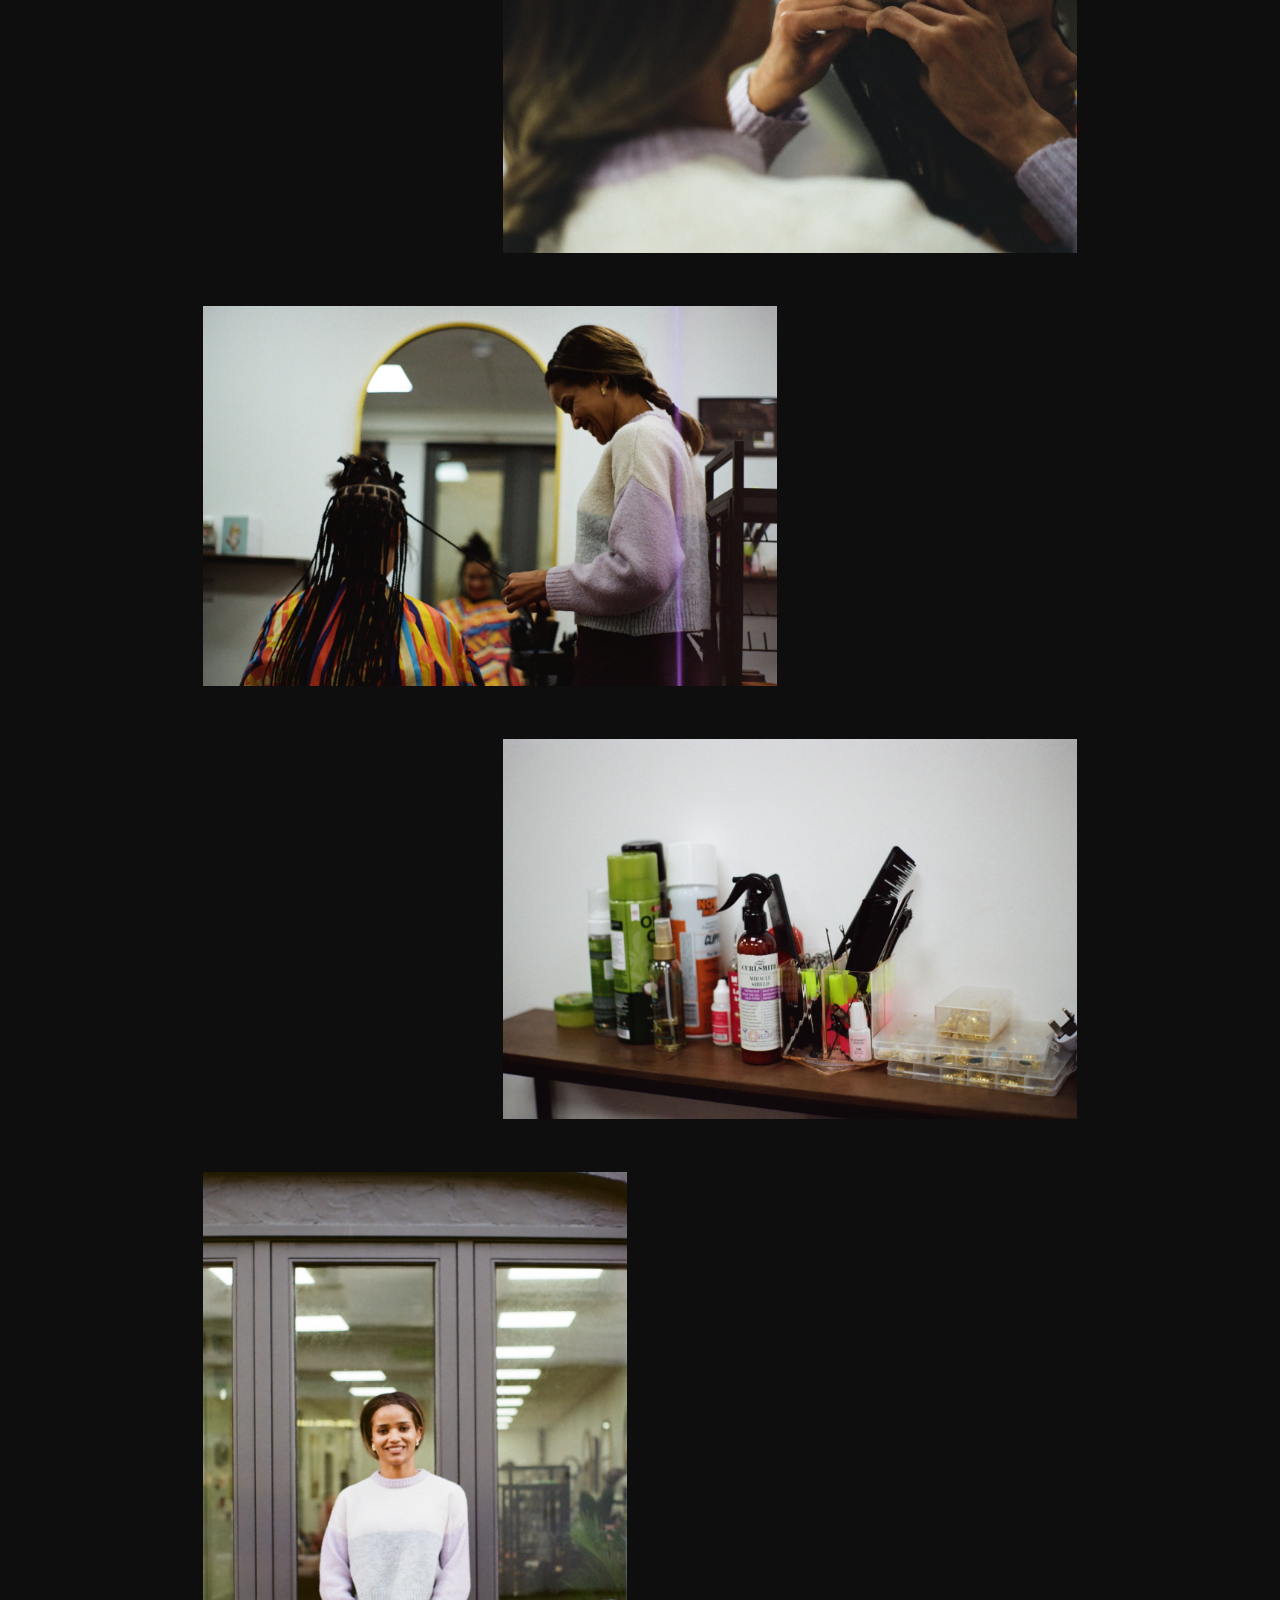
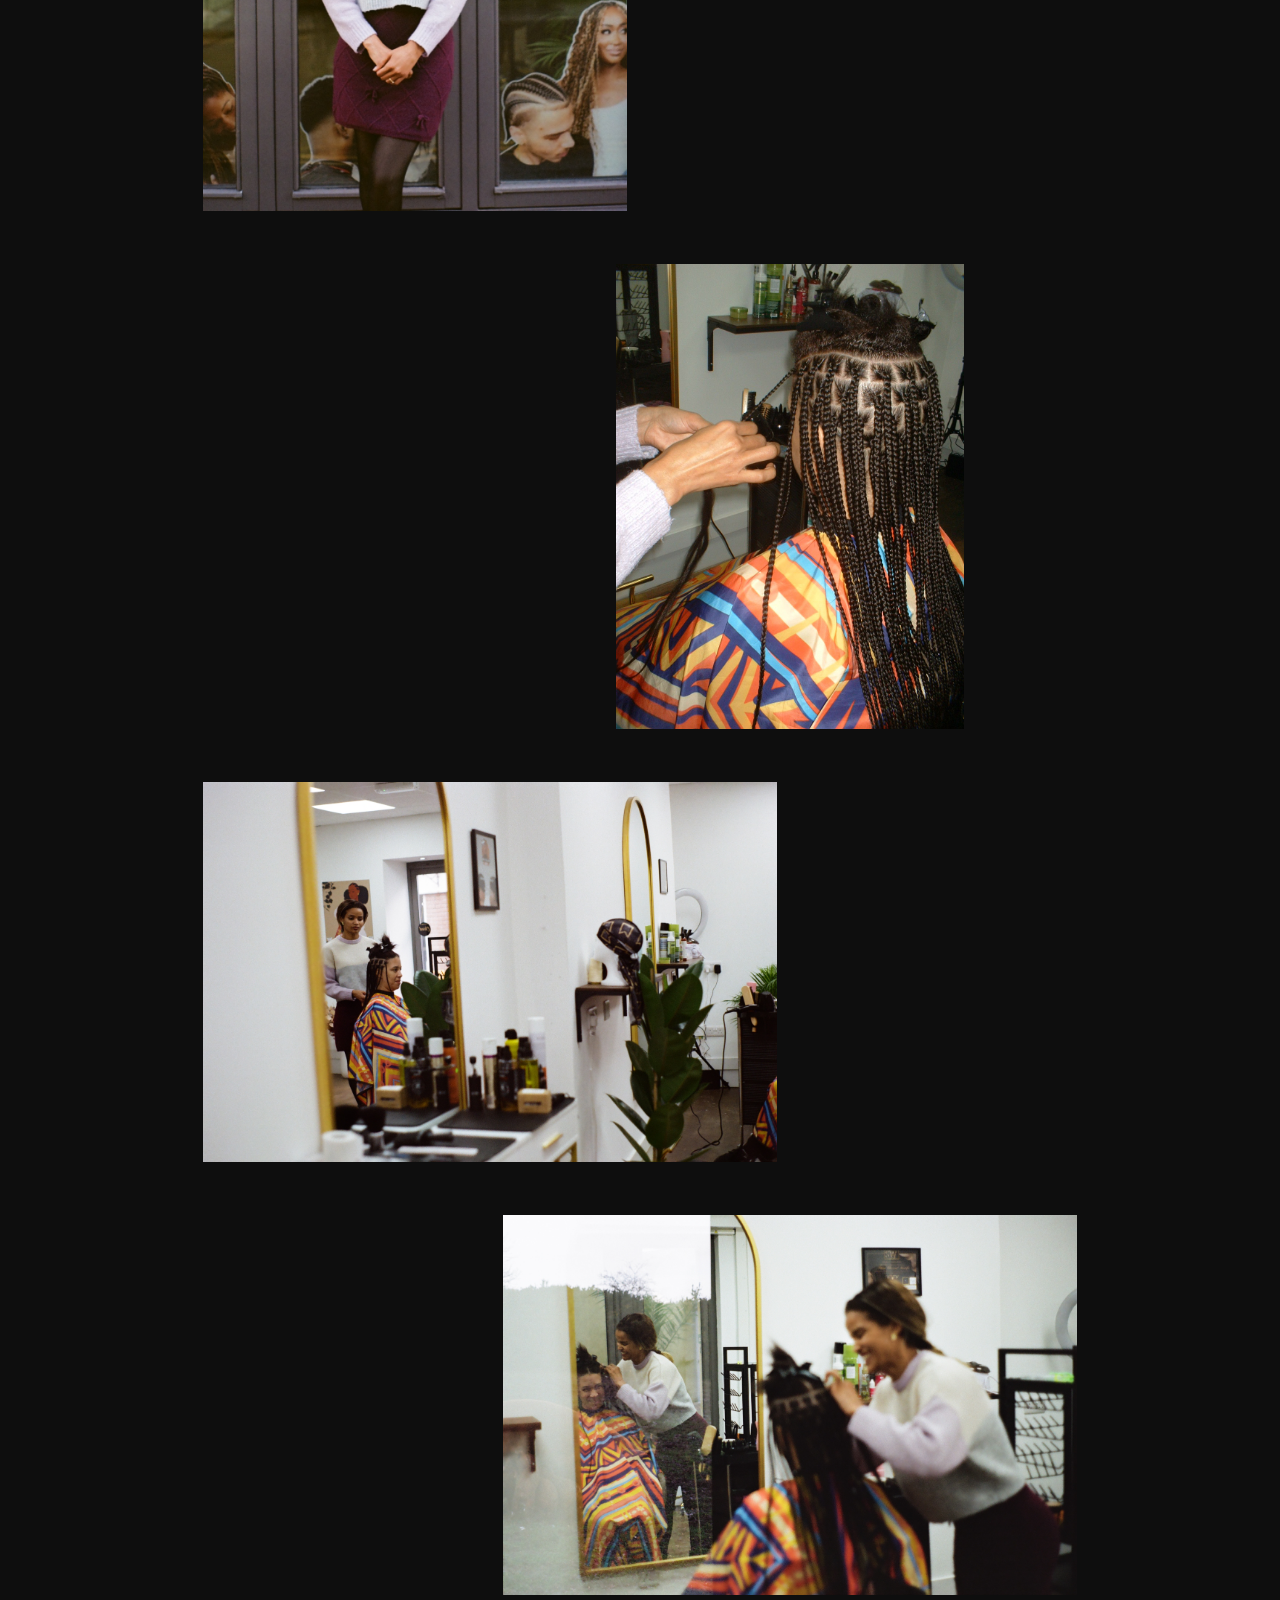
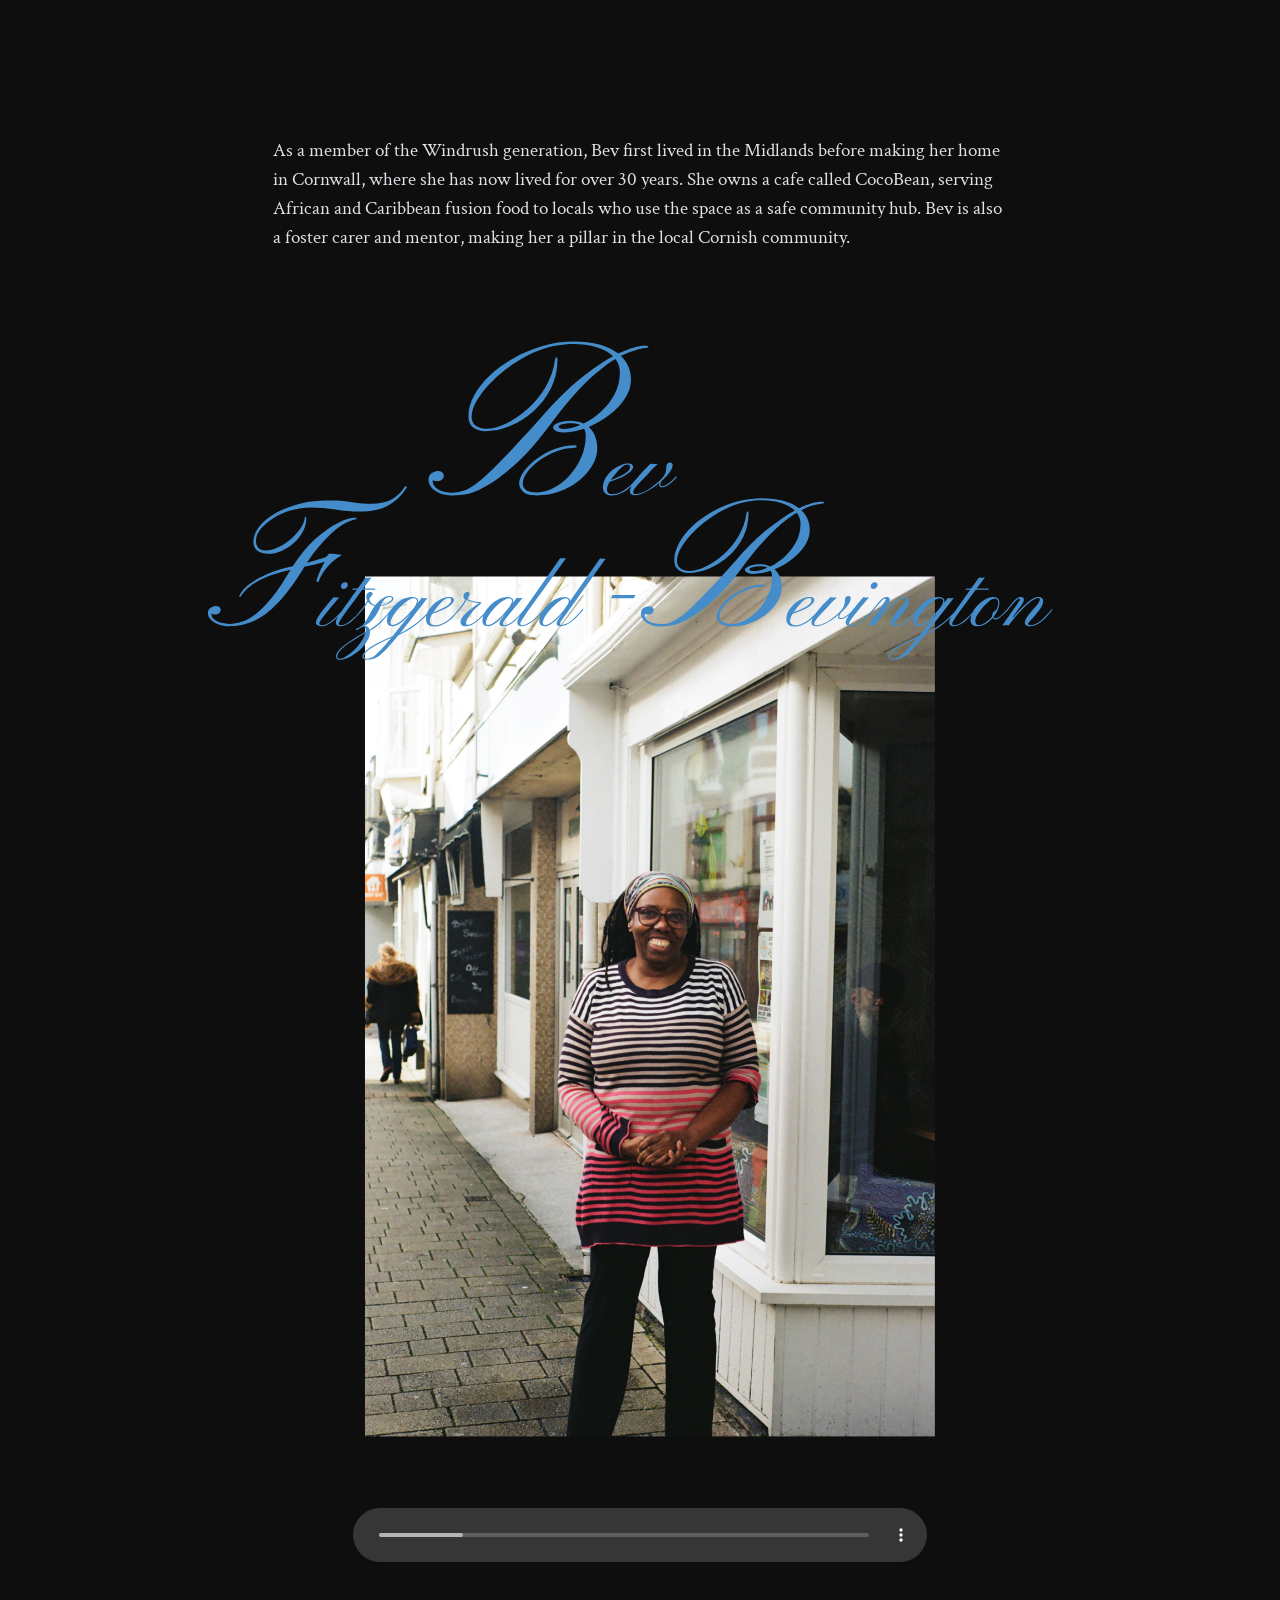
==== commit 8e9508ae: "Update index.html added text" ====
--- a/index.html
+++ b/index.html
@@ -327,6 +327,7 @@
     <div class="container-fluid" style="margin-top:8rem;">
       <div class="row justify-content-center">
         <div class="col-12 col-sm-10 col-lg-8 col-xxl-6">
+          <p>Bev beautifully raises the point about the similarities between the Cornish landscape and the Jamaican landscape where she grew up. This instant feeling of homecoming, inspired by reconnecting with the land, was an experience also shared by Danny and Tenesia.</p>
           <p>Both Danny and Tenesia come from farming families in the West Indies, so land tending has always been part of their ancestry. Their farming journey started in London as a newly married couple, where they practiced growing food at a local allotment. Years later, they now run a non-profit called Earth Farms and a skincare business in Llandeilo, Wales. Their work focuses on organic and regenerative food farming, holistic healthcare, and community education.</p>
         </div>
       </div>
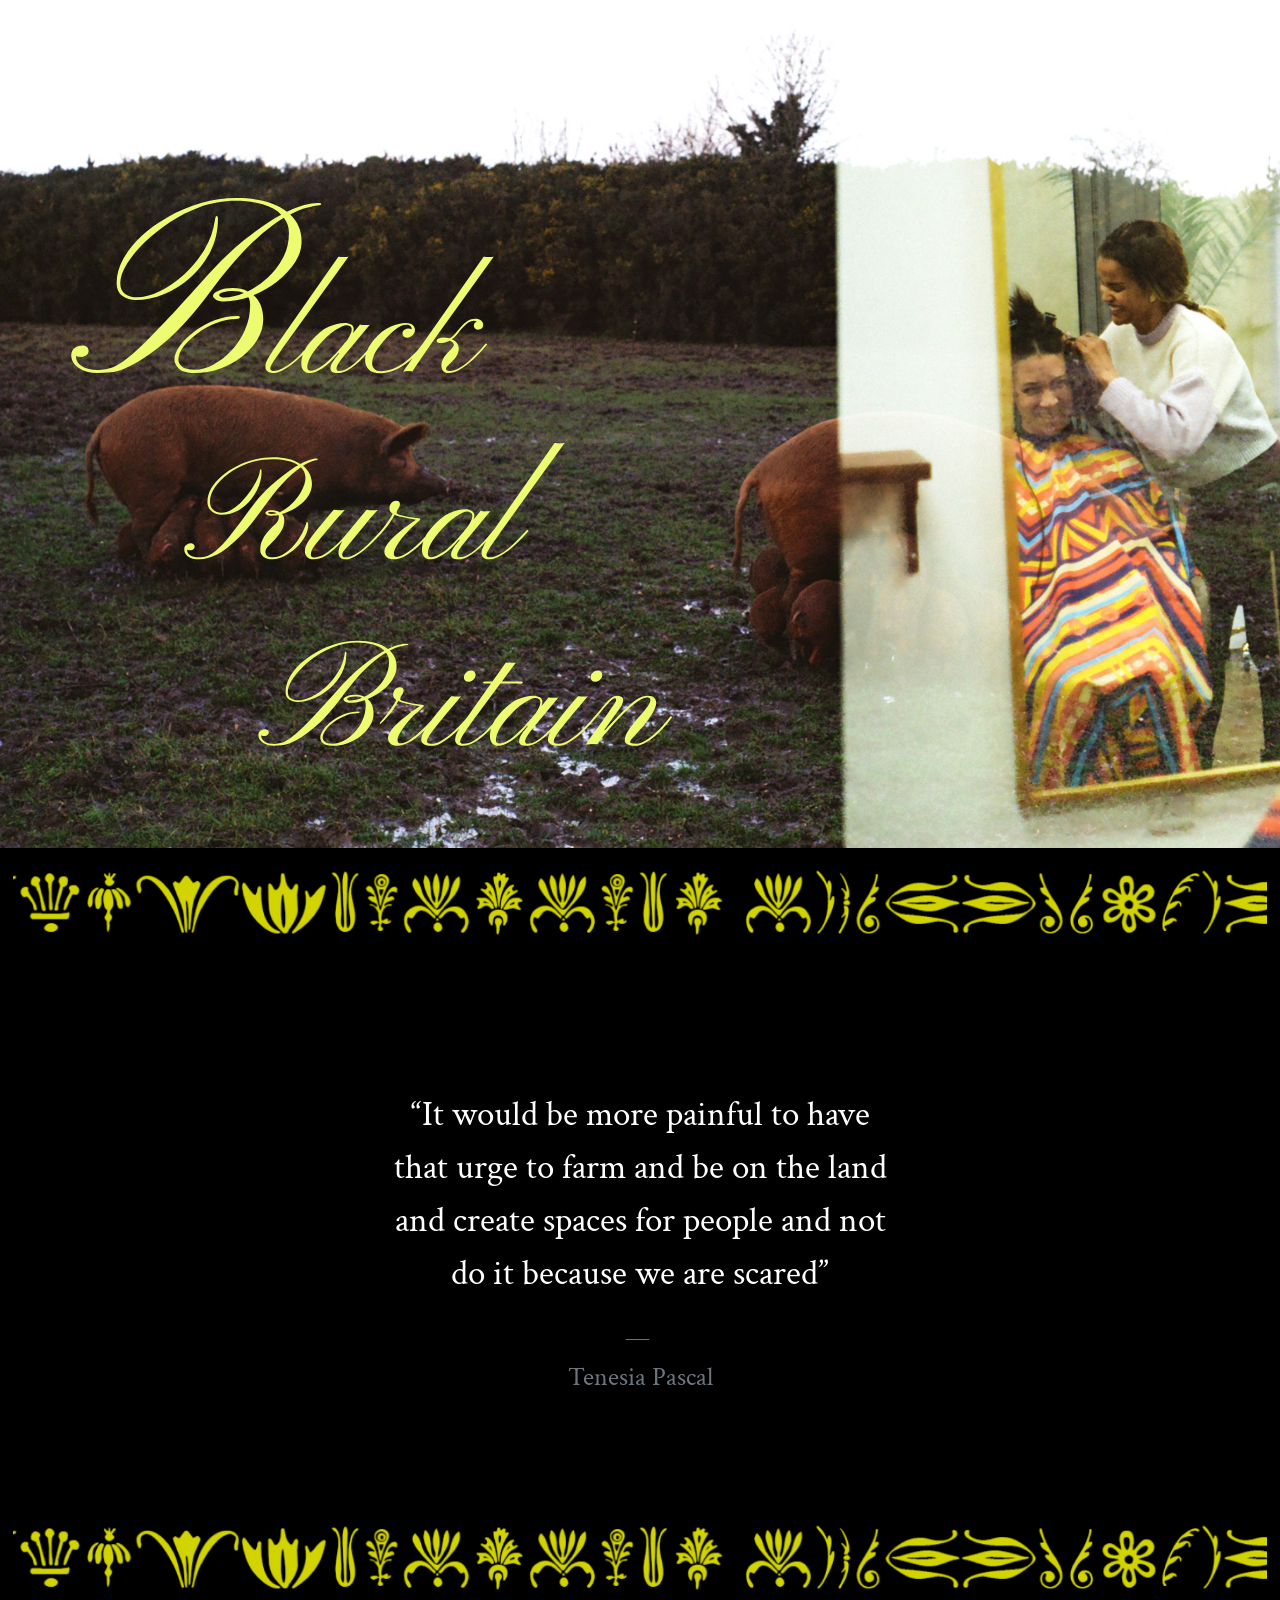
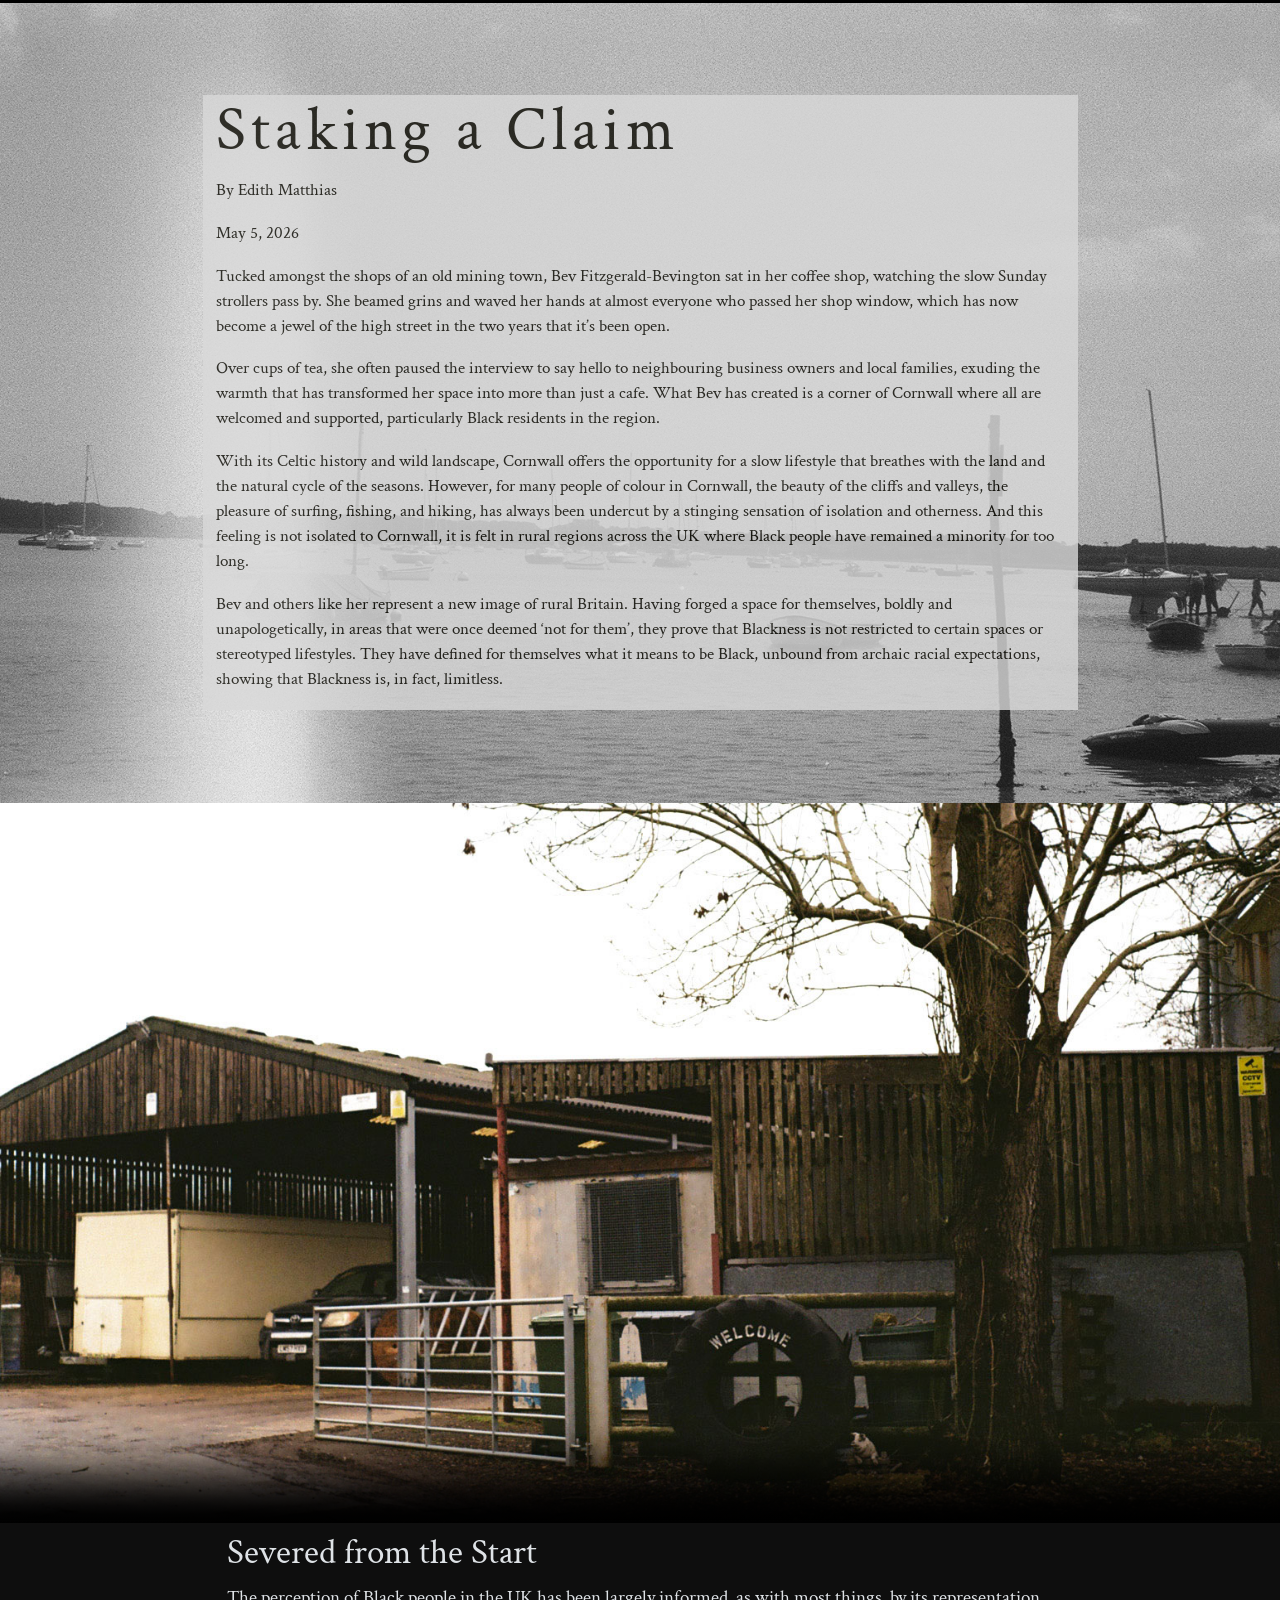
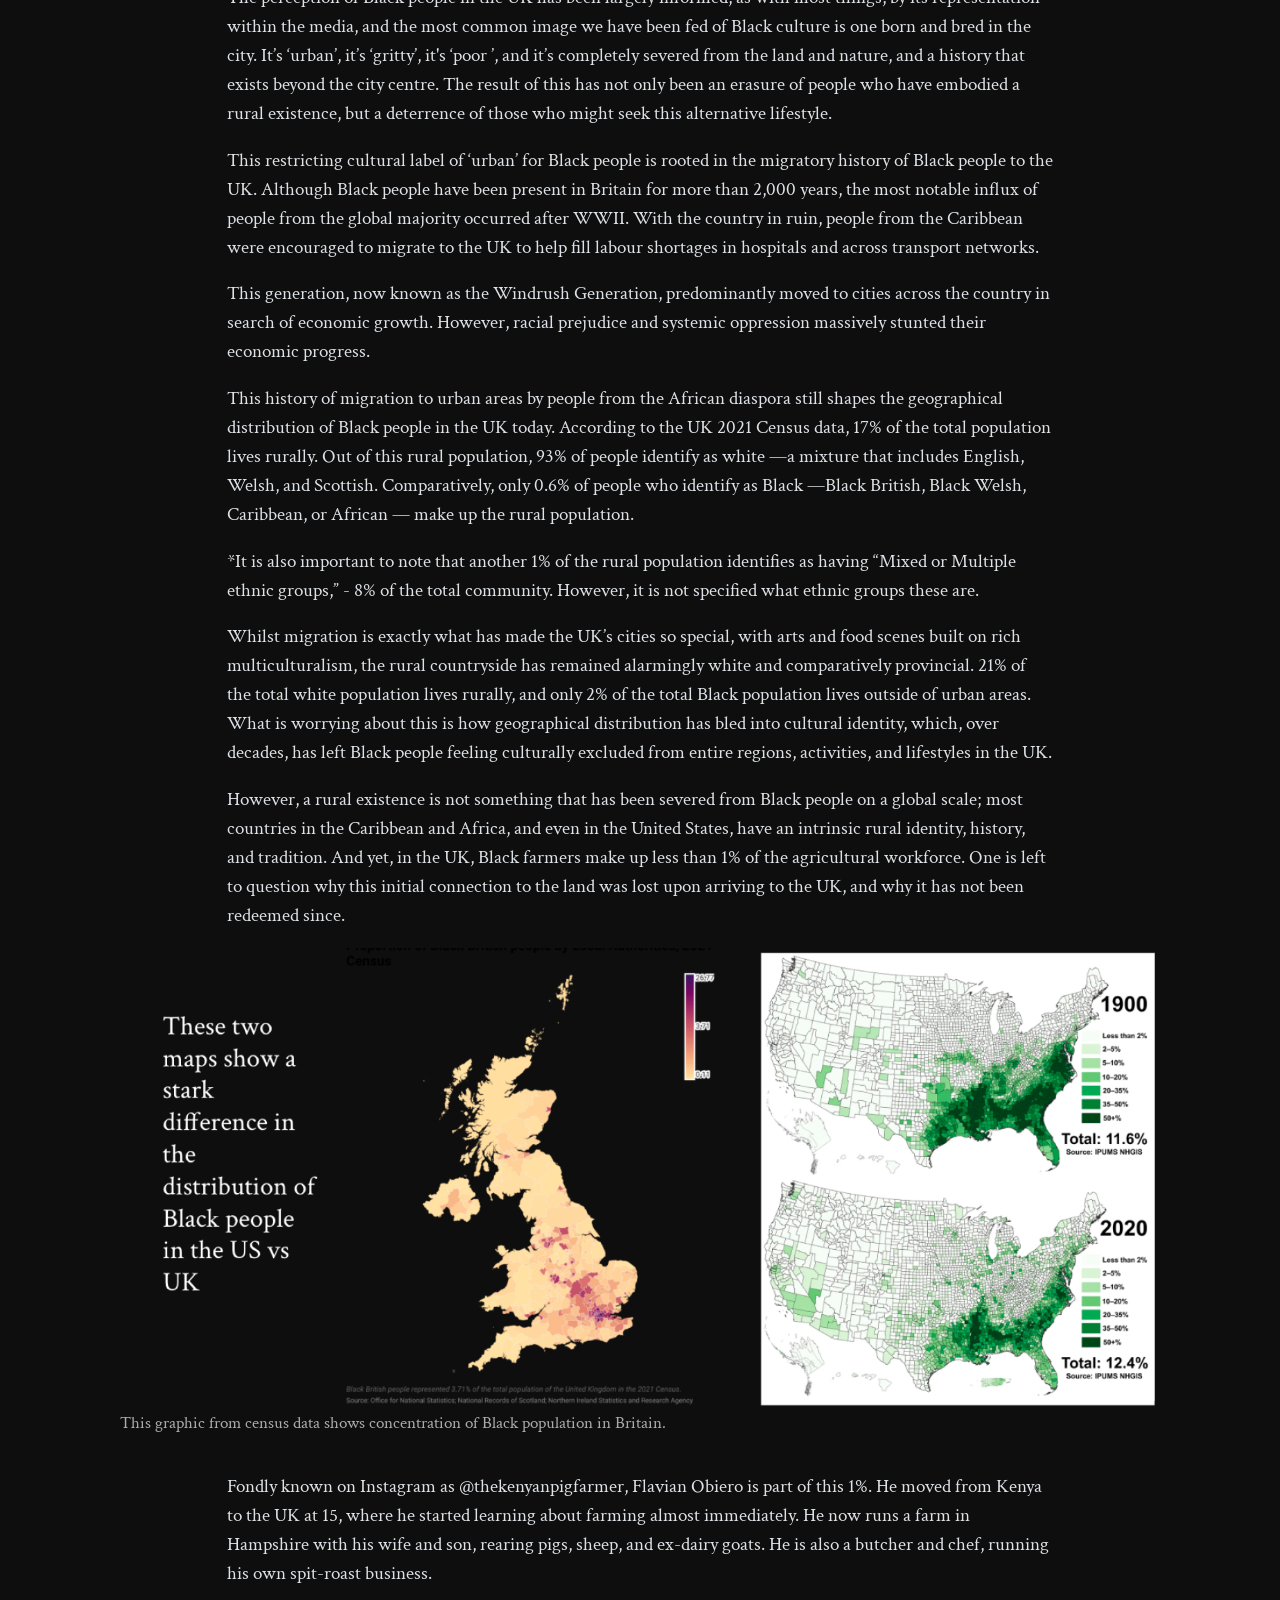
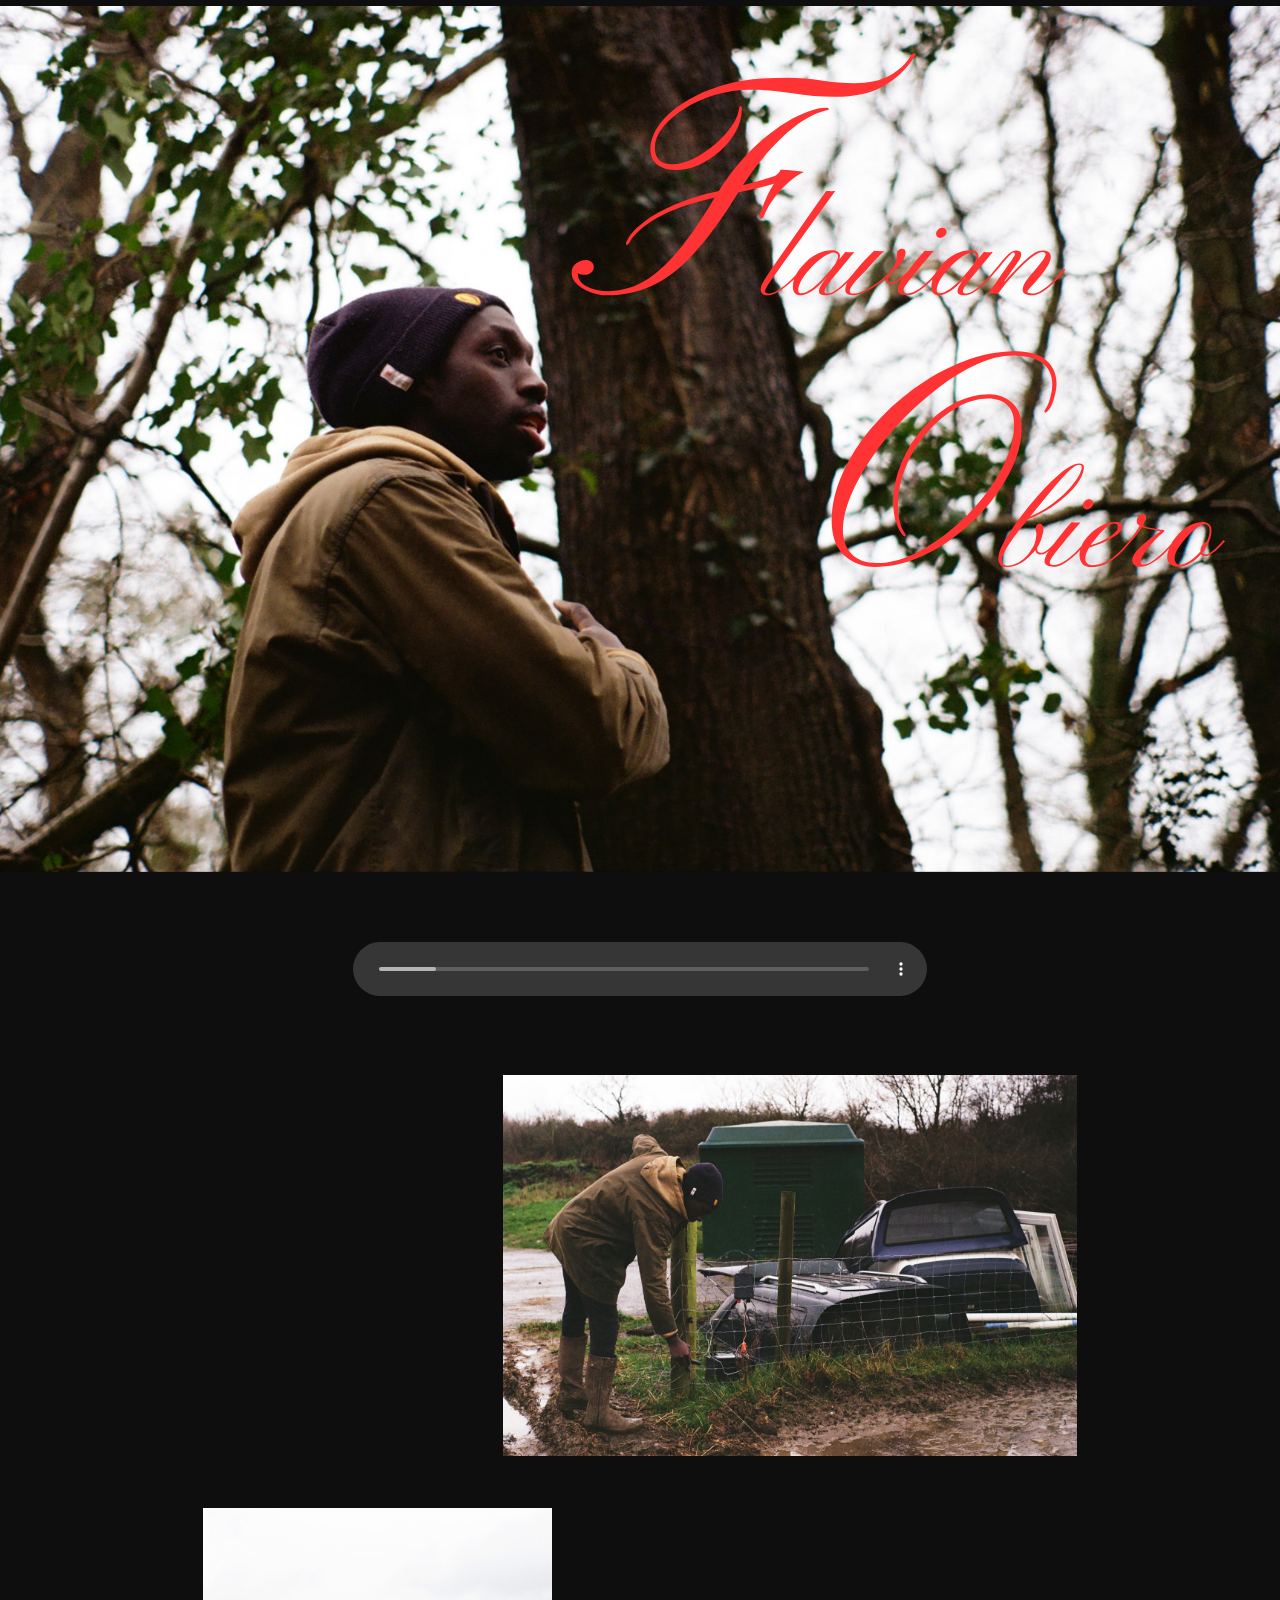
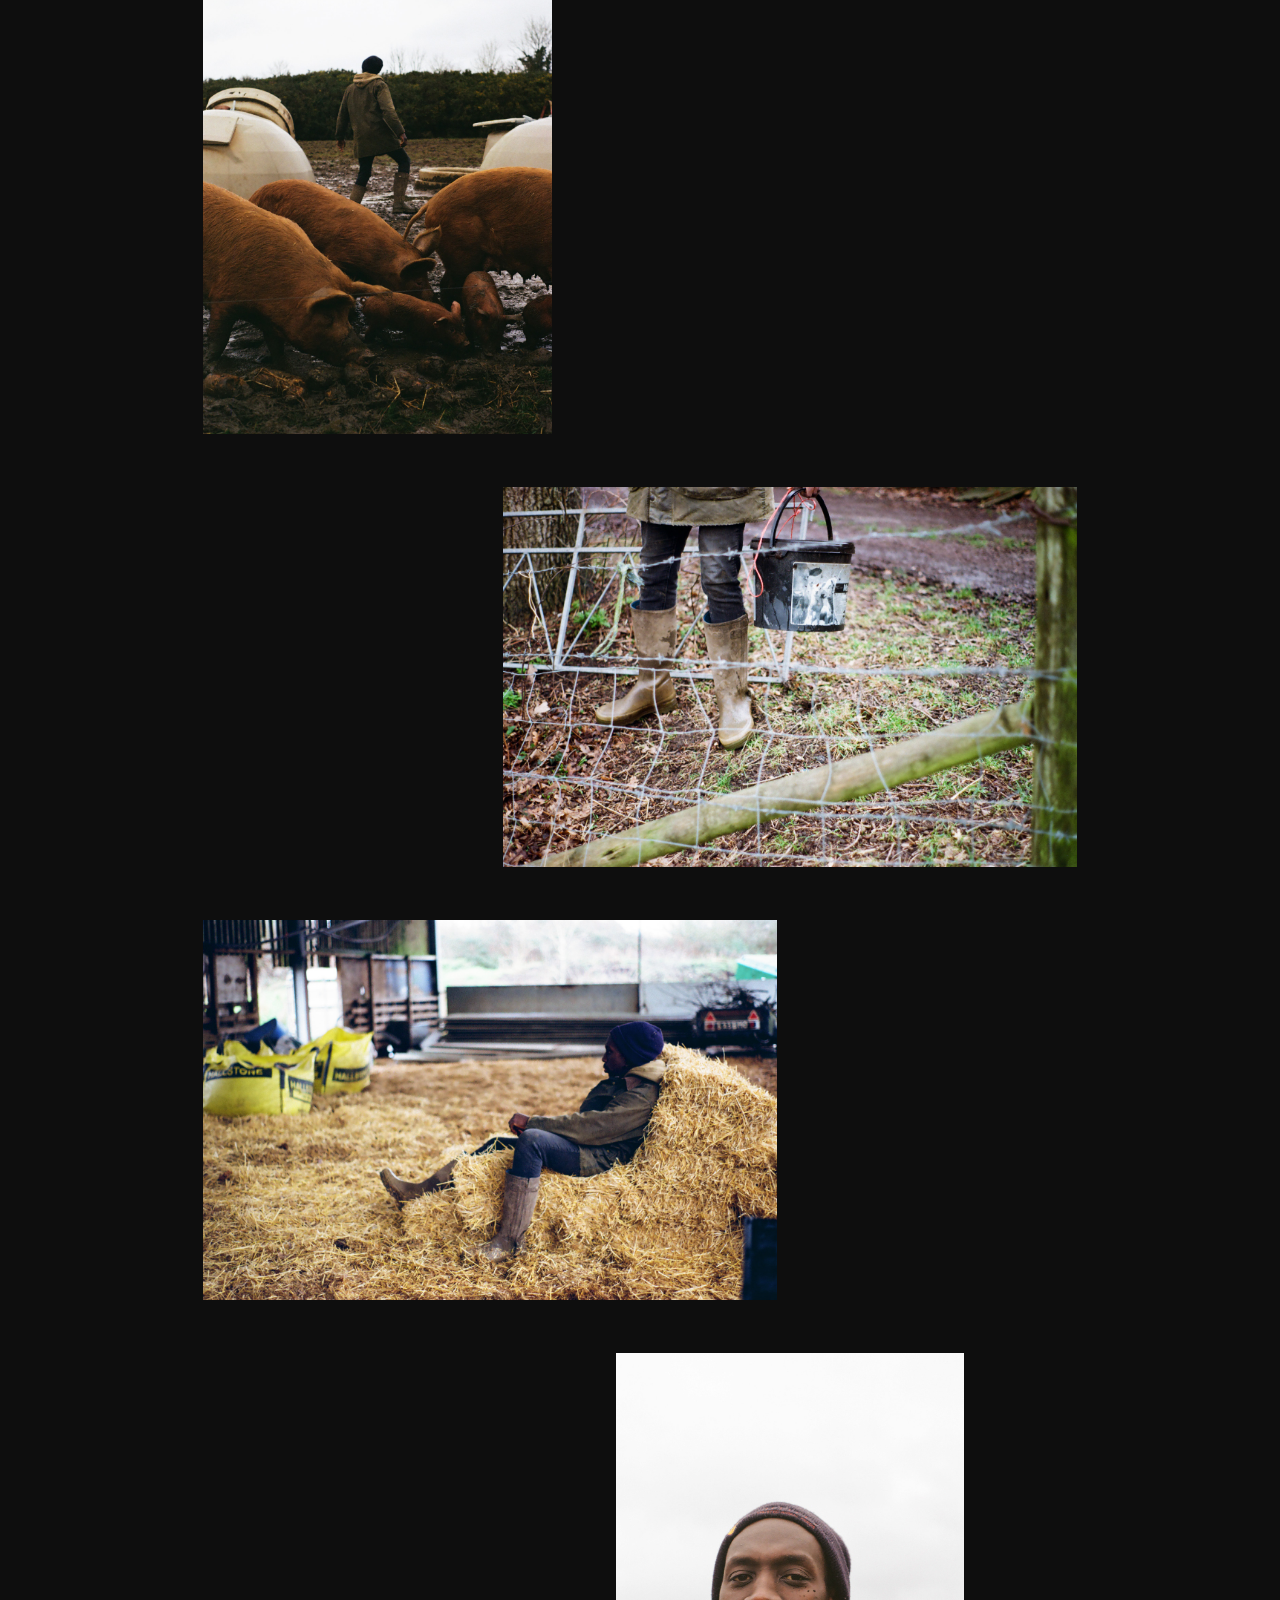
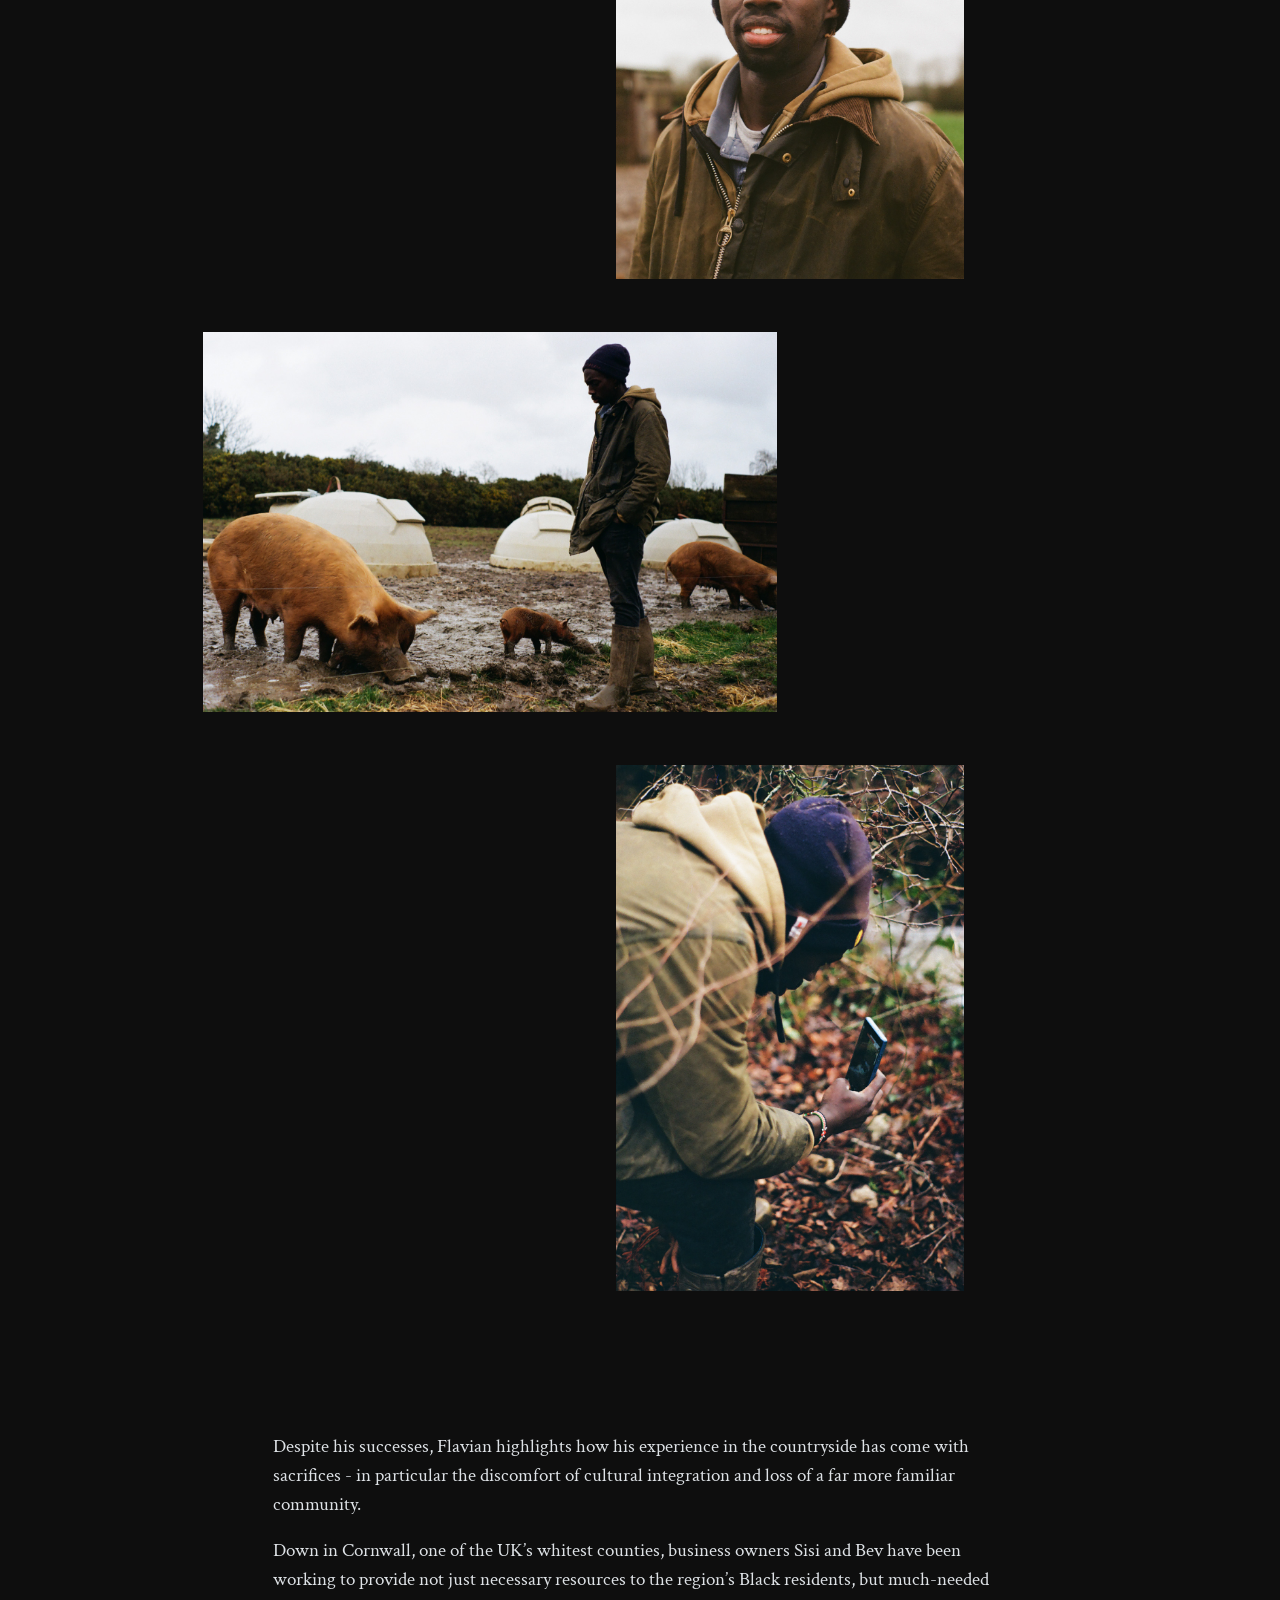
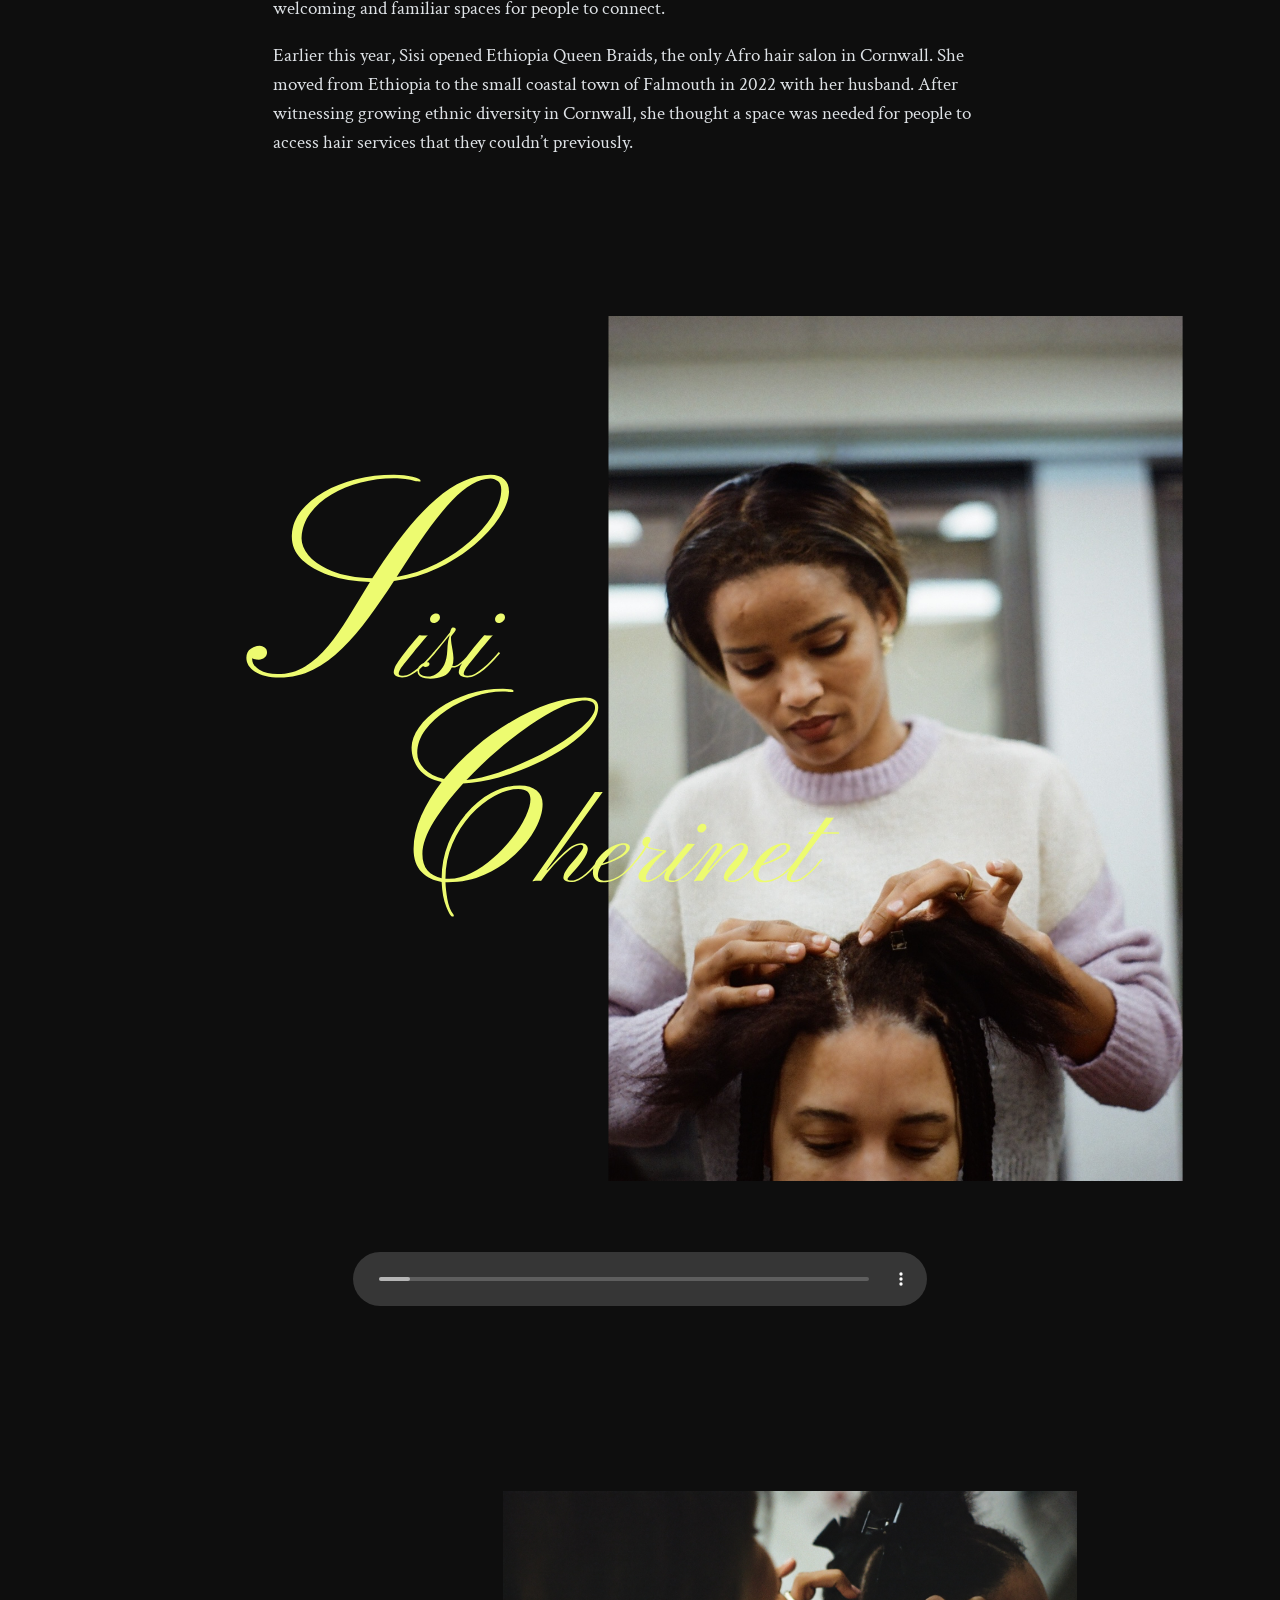
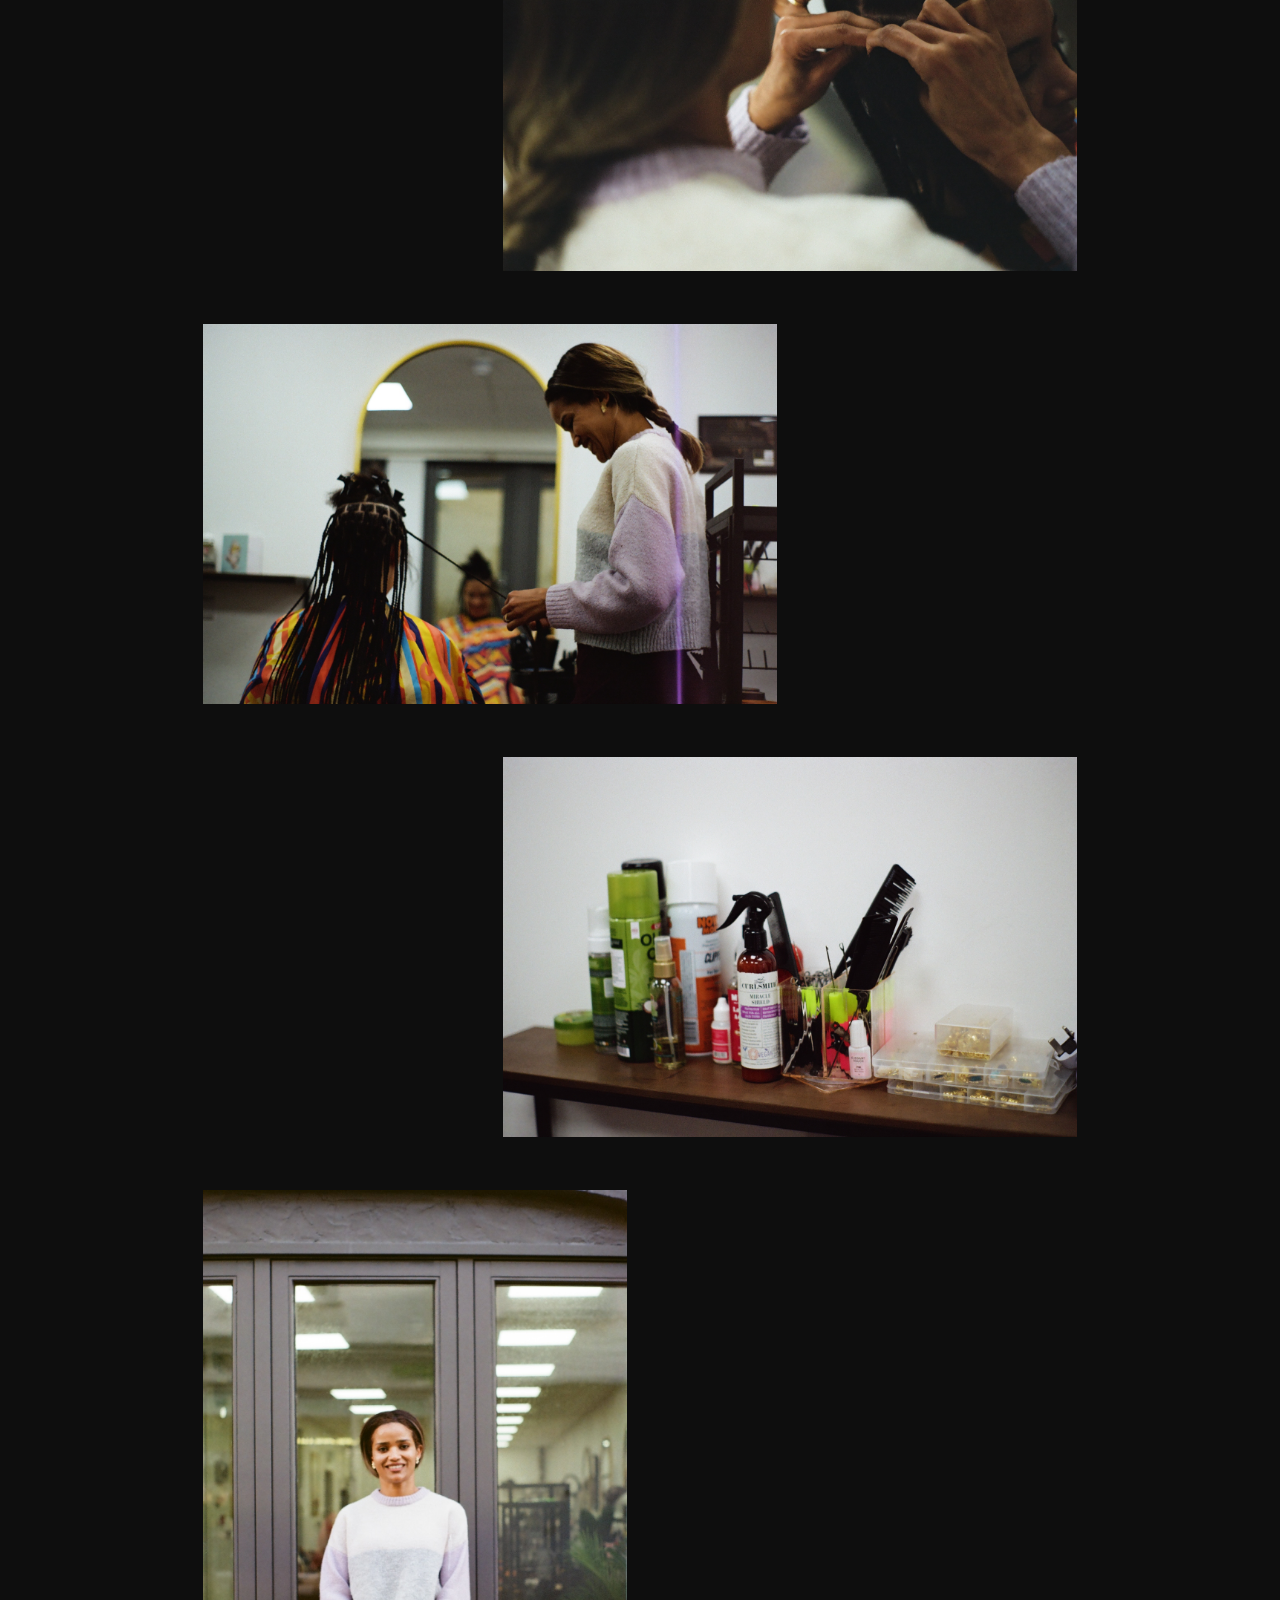
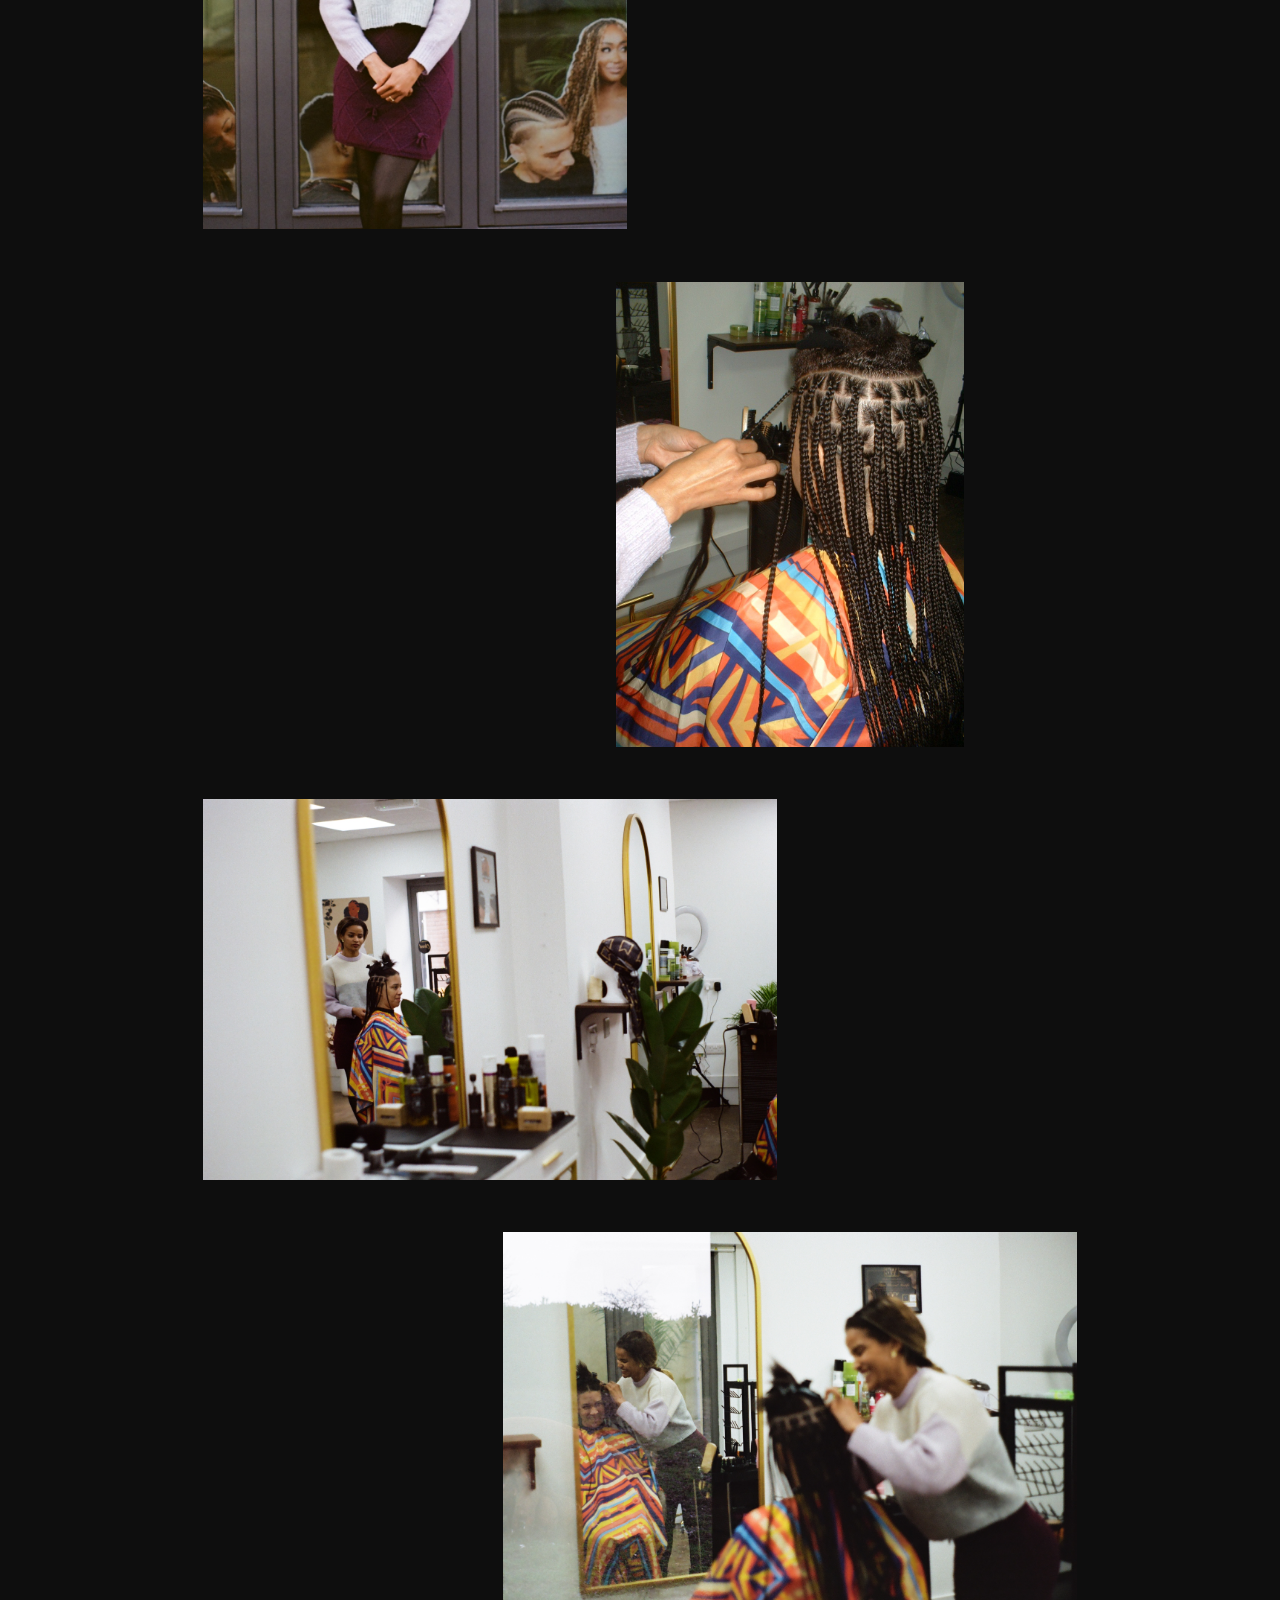
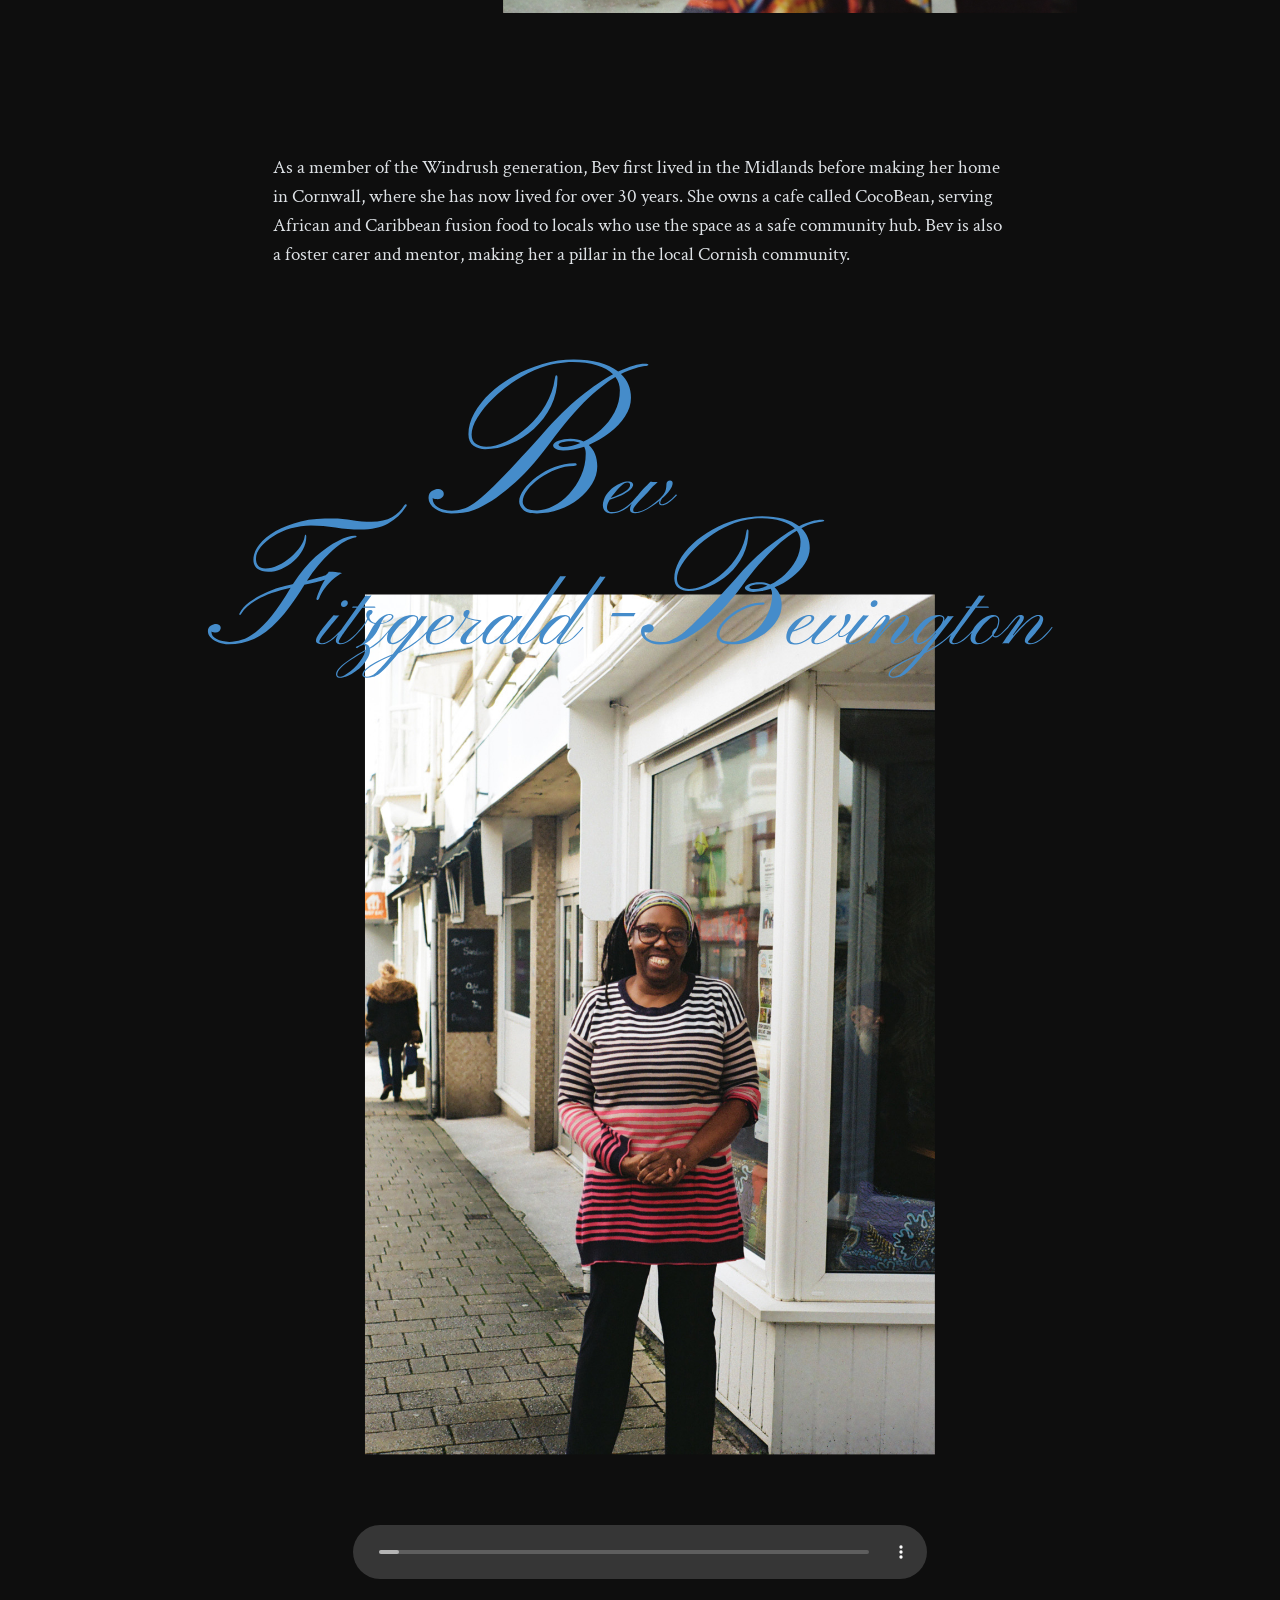
==== commit 4b8ee416: "Update index.html added space" ====
--- a/index.html
+++ b/index.html
@@ -96,7 +96,9 @@
       </div>
       <div class="row justify-content-center">
         <div class="col-12 col-sm-10 col-lg-8 col-xxl-6">
+          <p>                                                                      </p>
           <p>Fondly known on Instagram as @thekenyanpigfarmer, Flavian Obiero is part of this 1%. He moved from Kenya to the UK at 15, where he started learning about farming almost immediately. He now runs a farm in Hampshire with his wife and son, rearing pigs, sheep, and ex-dairy goats. He is also a butcher and chef, running his own spit-roast business.</p>
+          <p>                                                                       </p>
         </div>
       </div>
     </div>
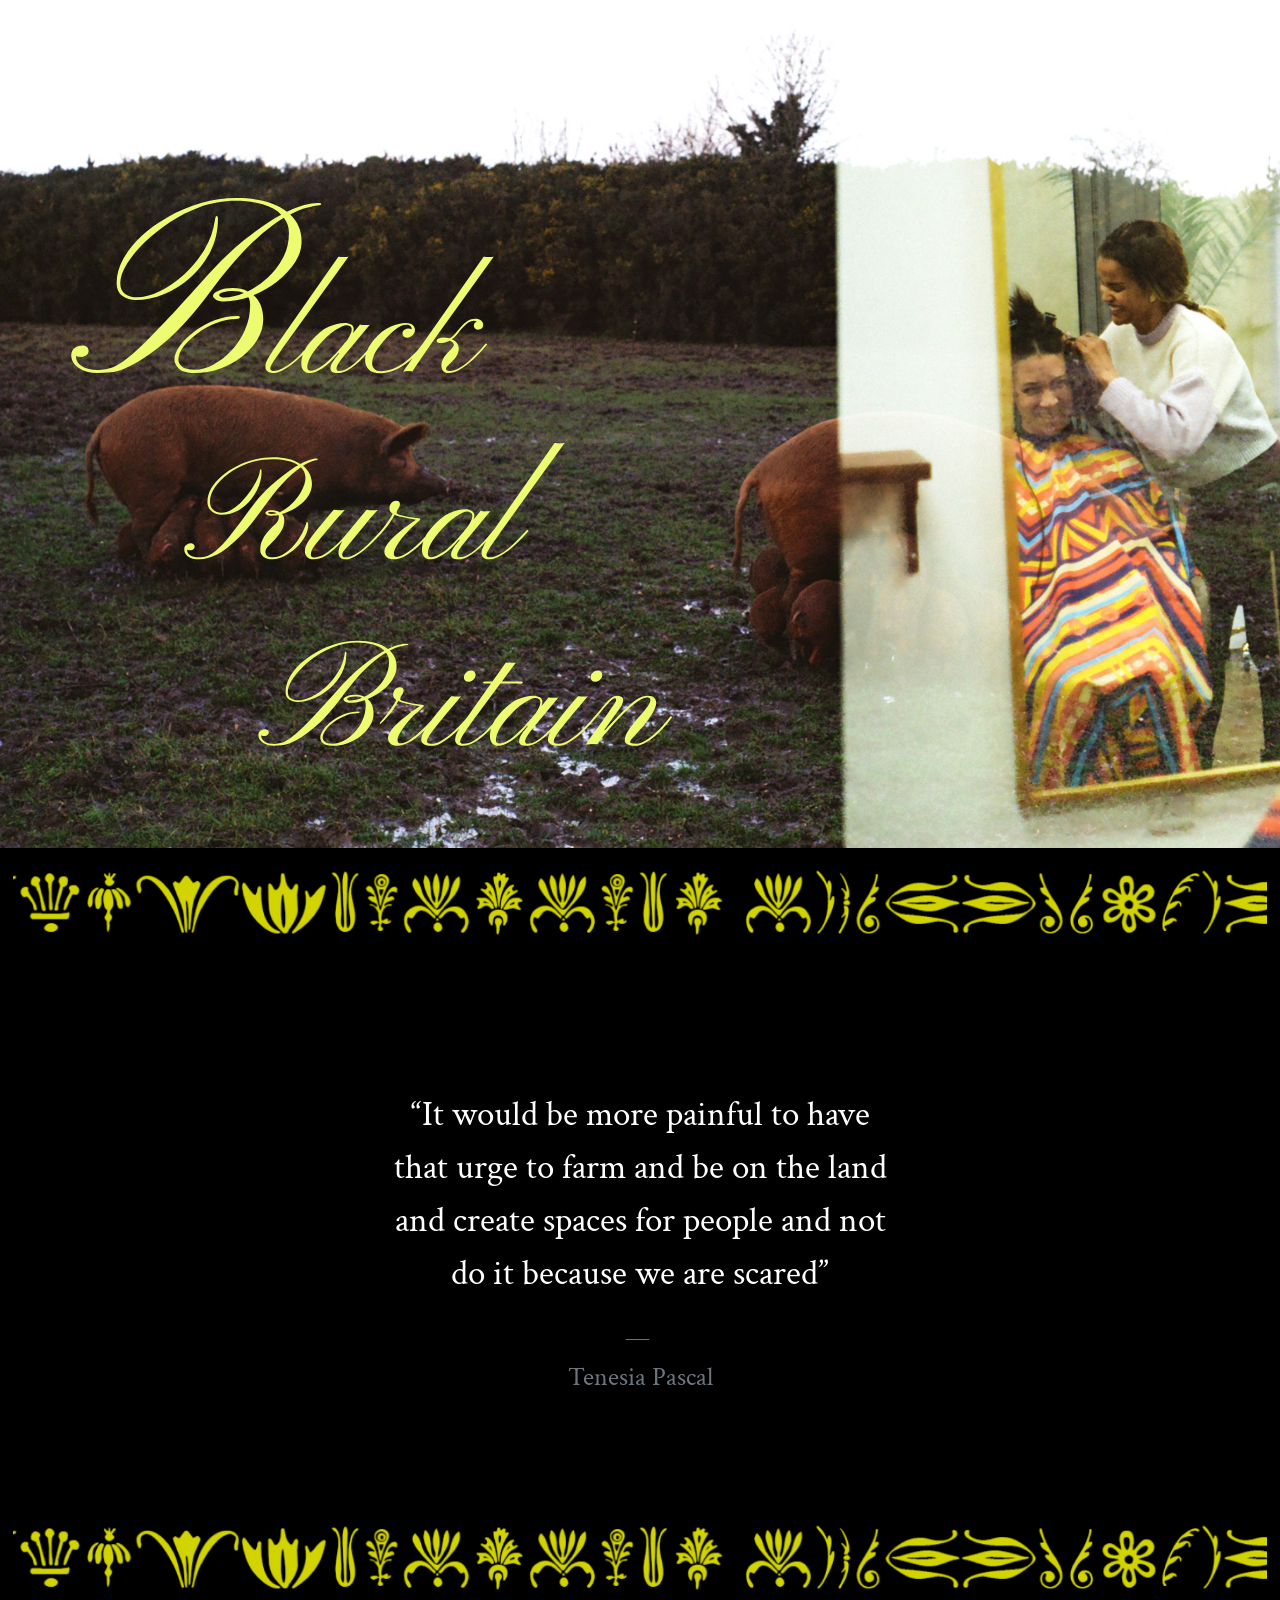
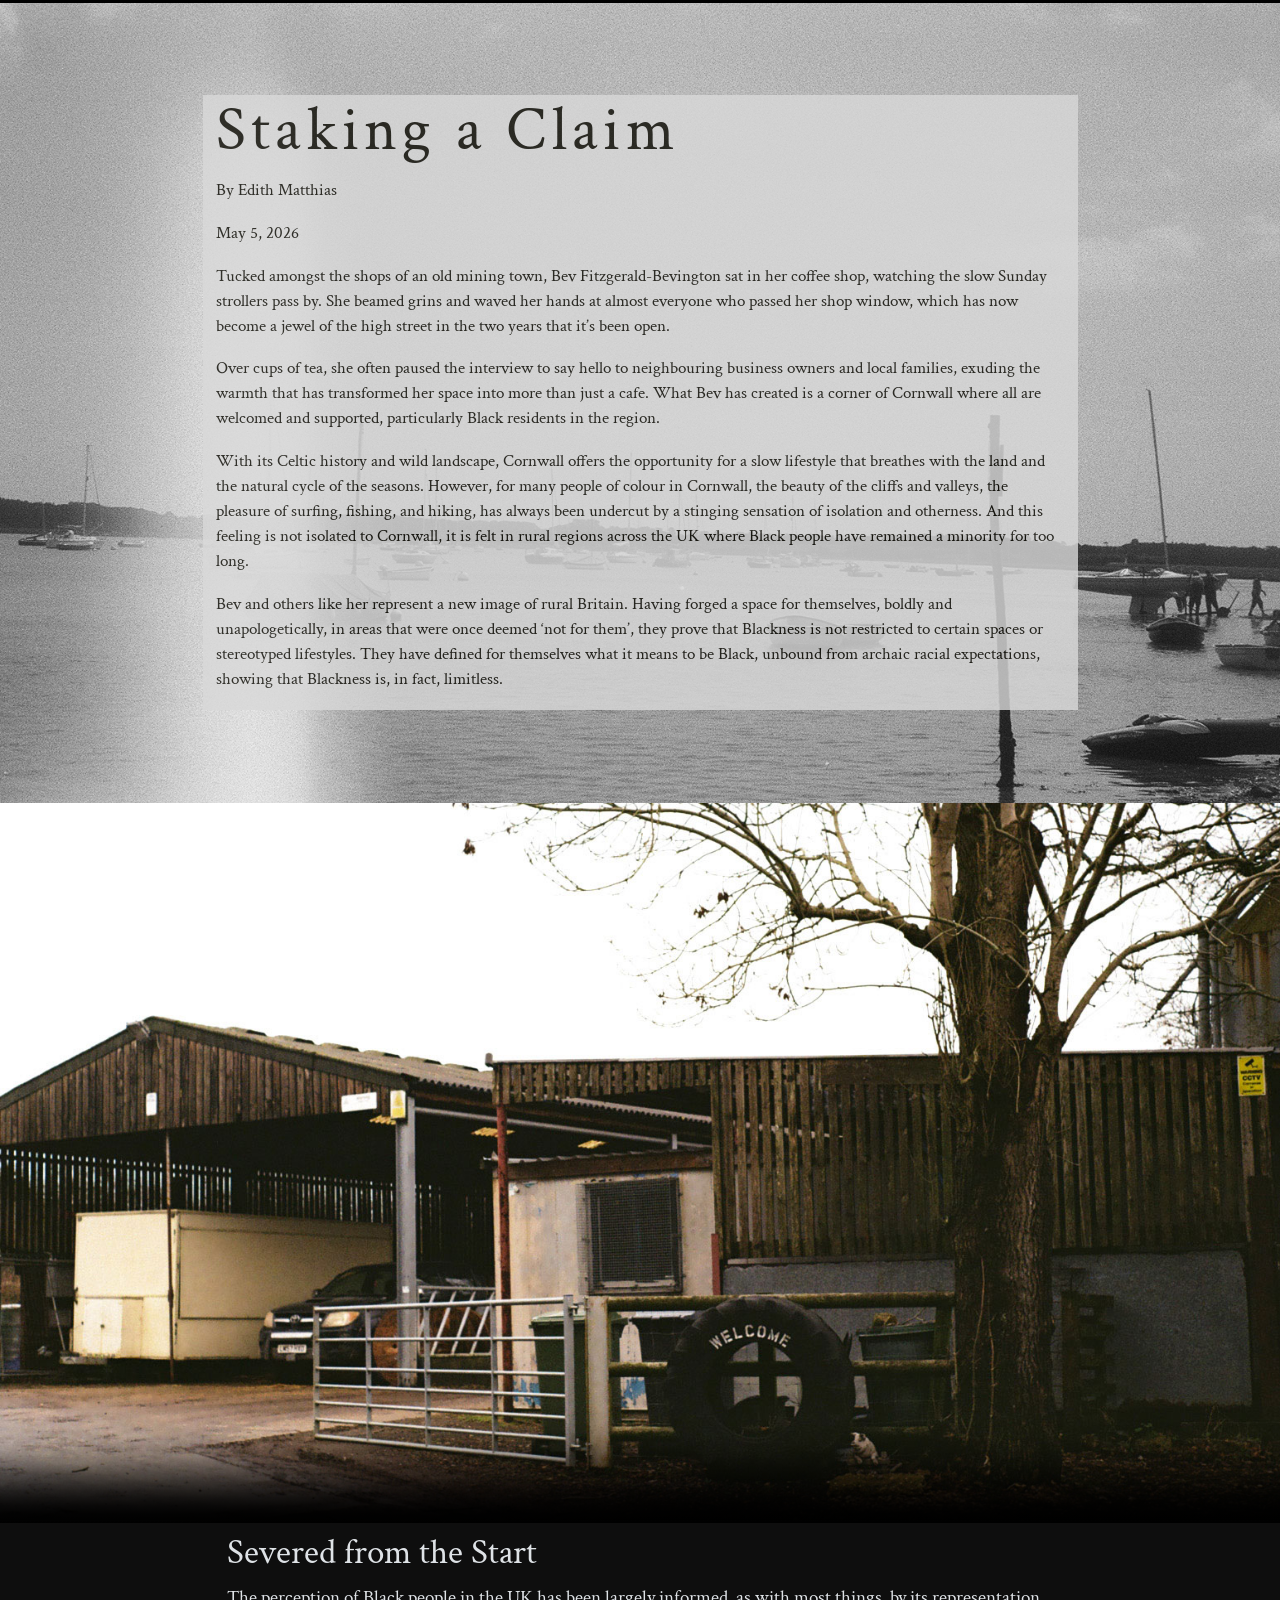
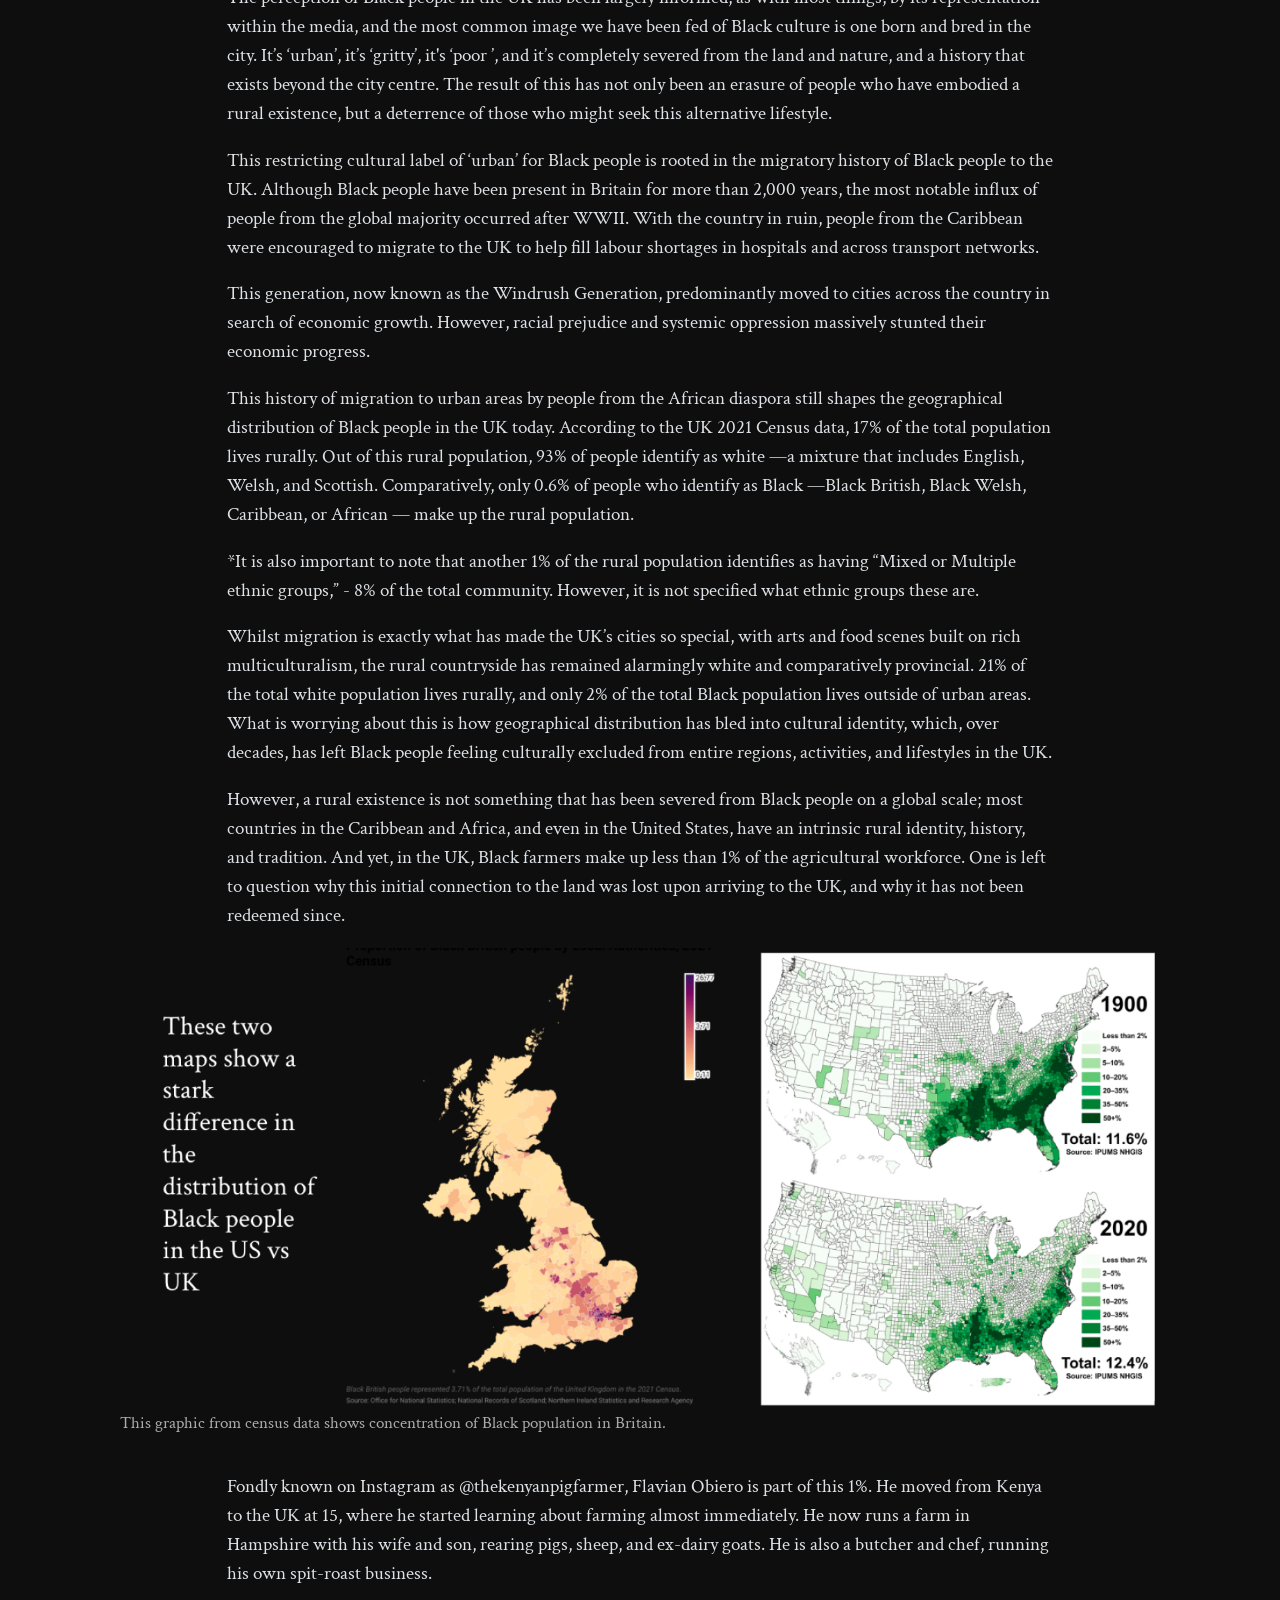
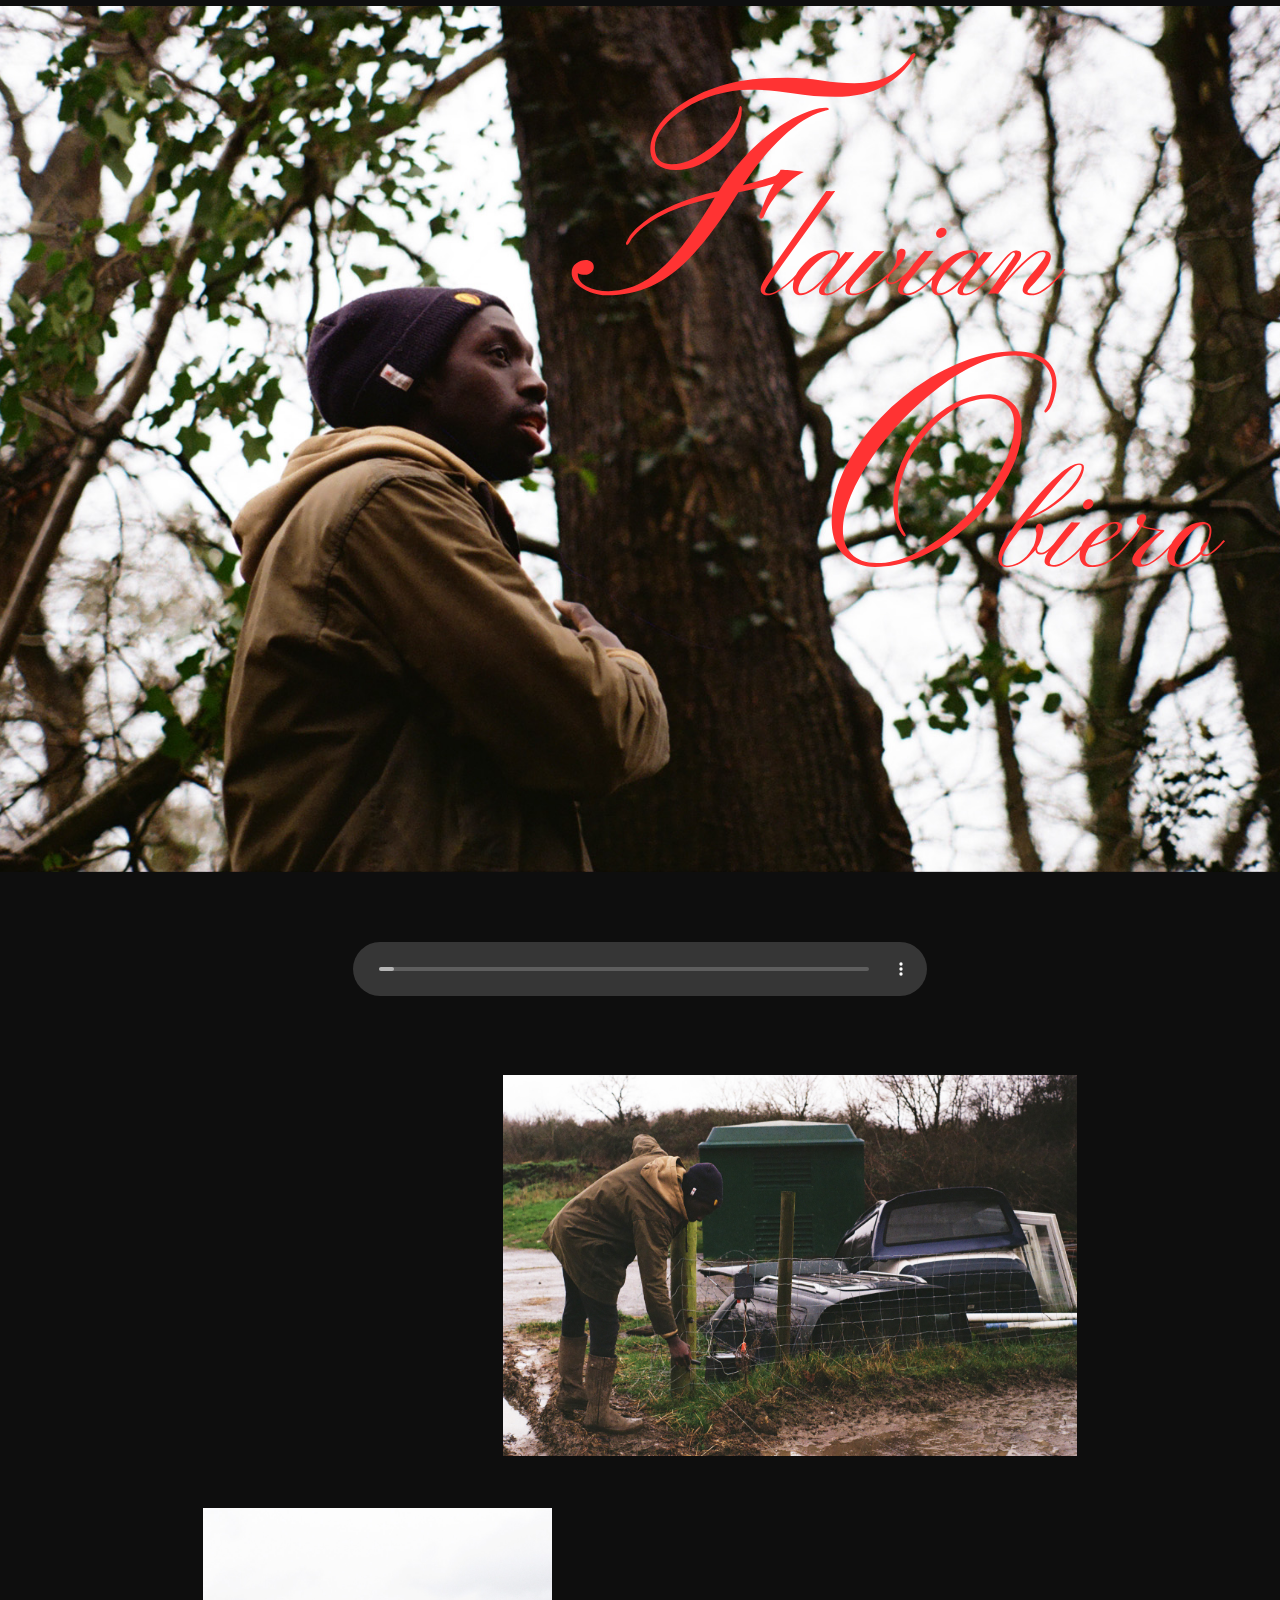
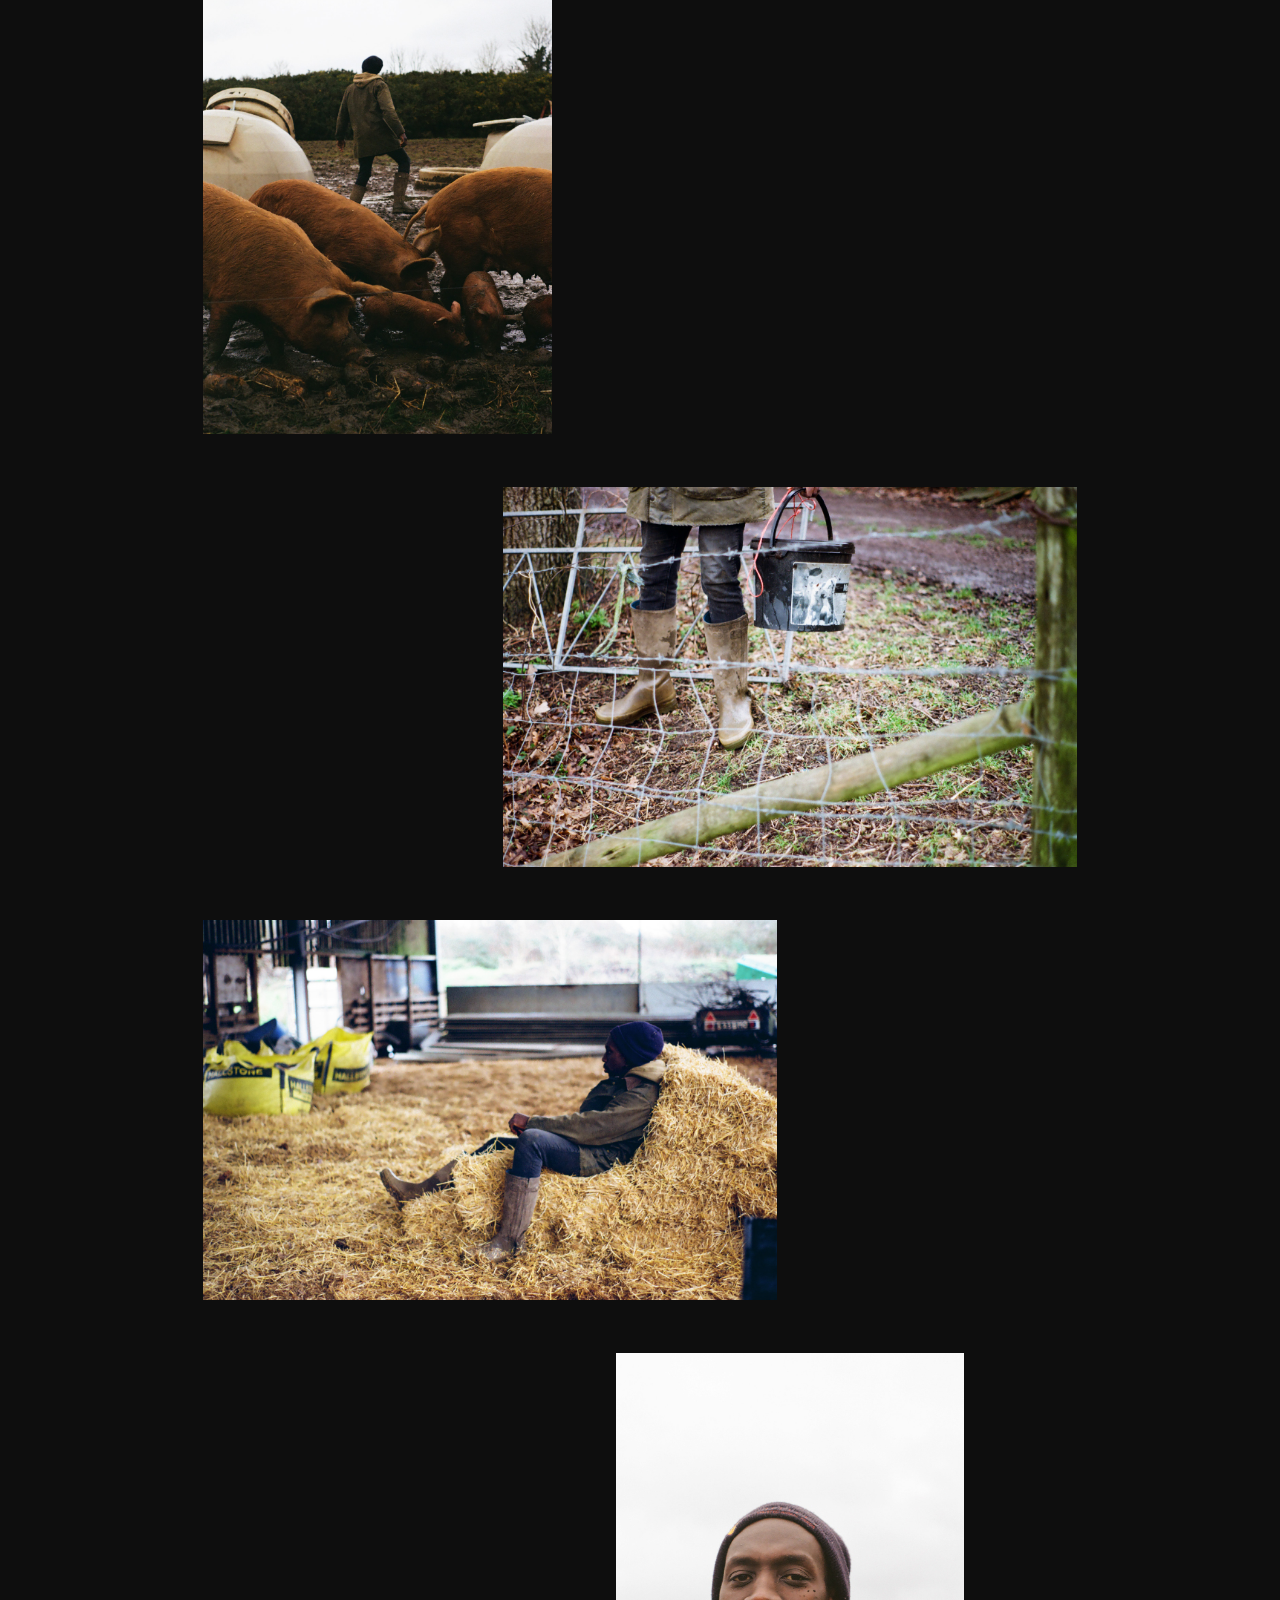
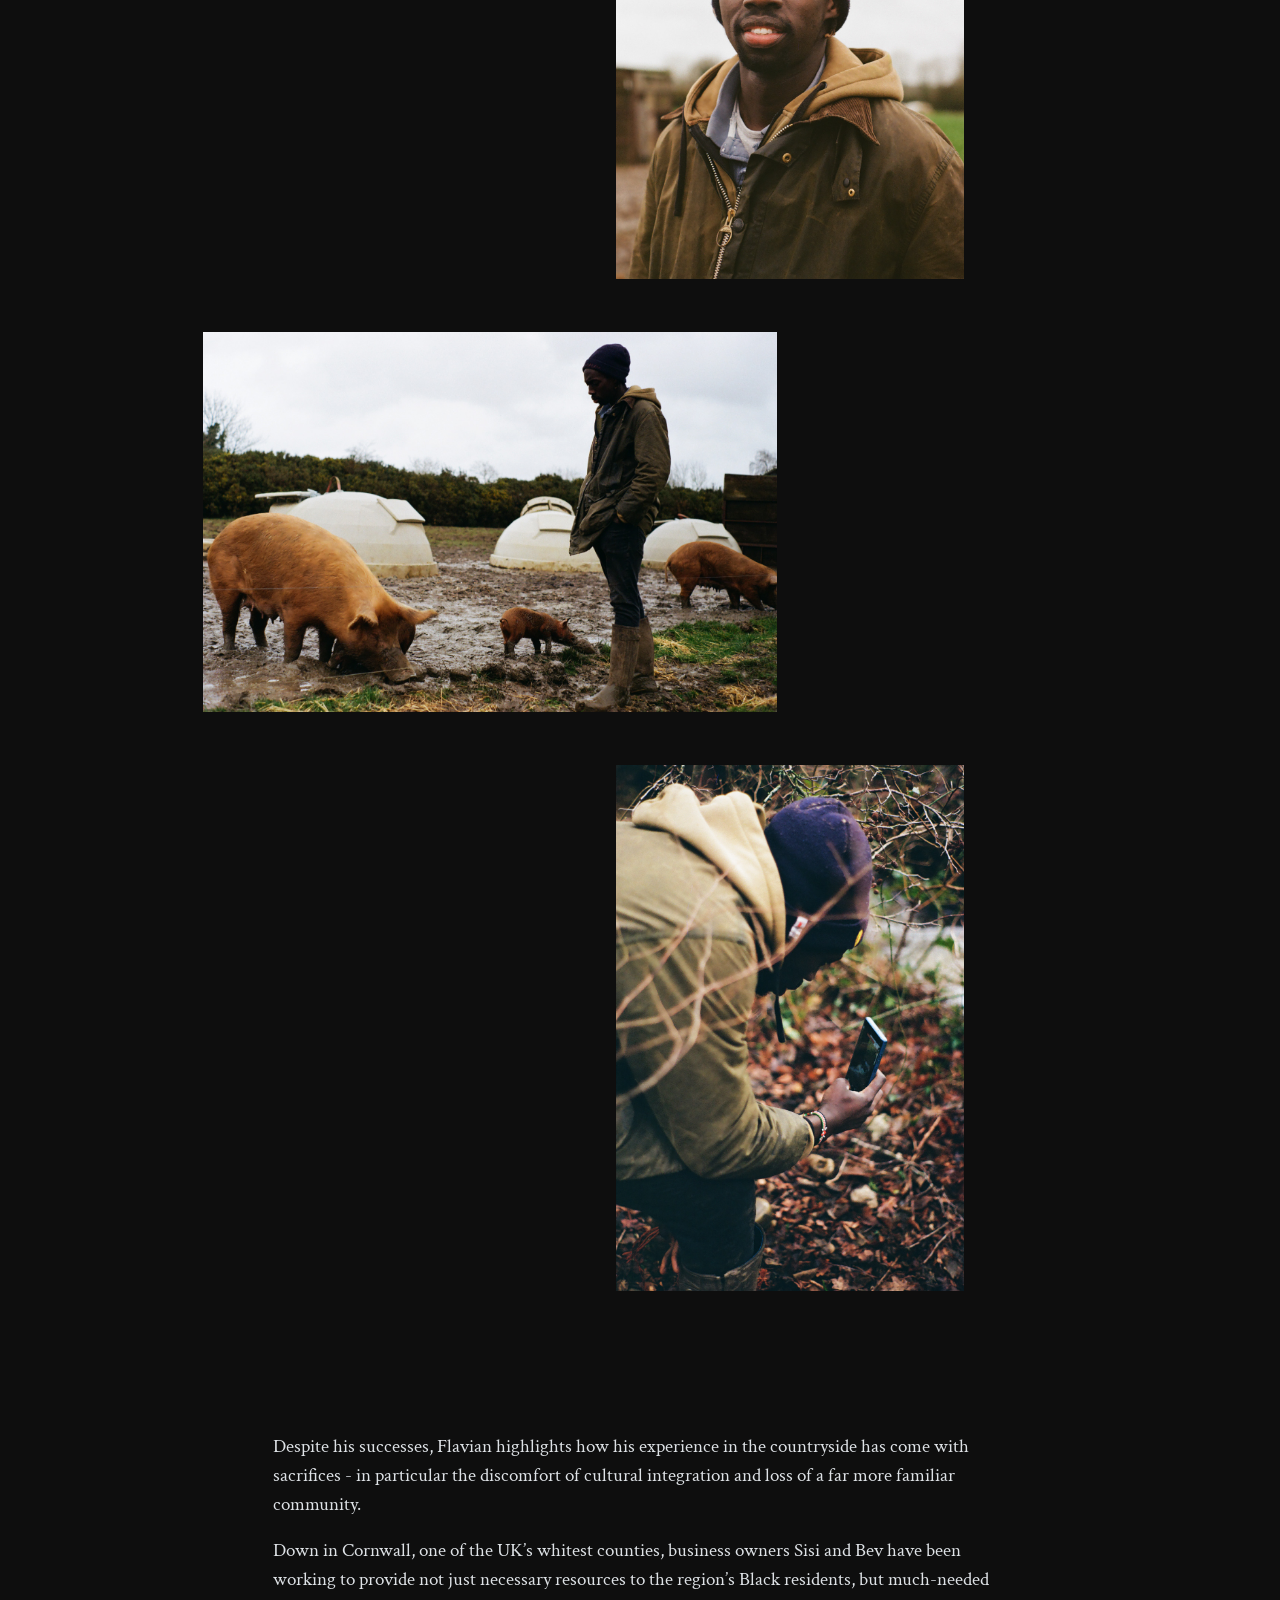
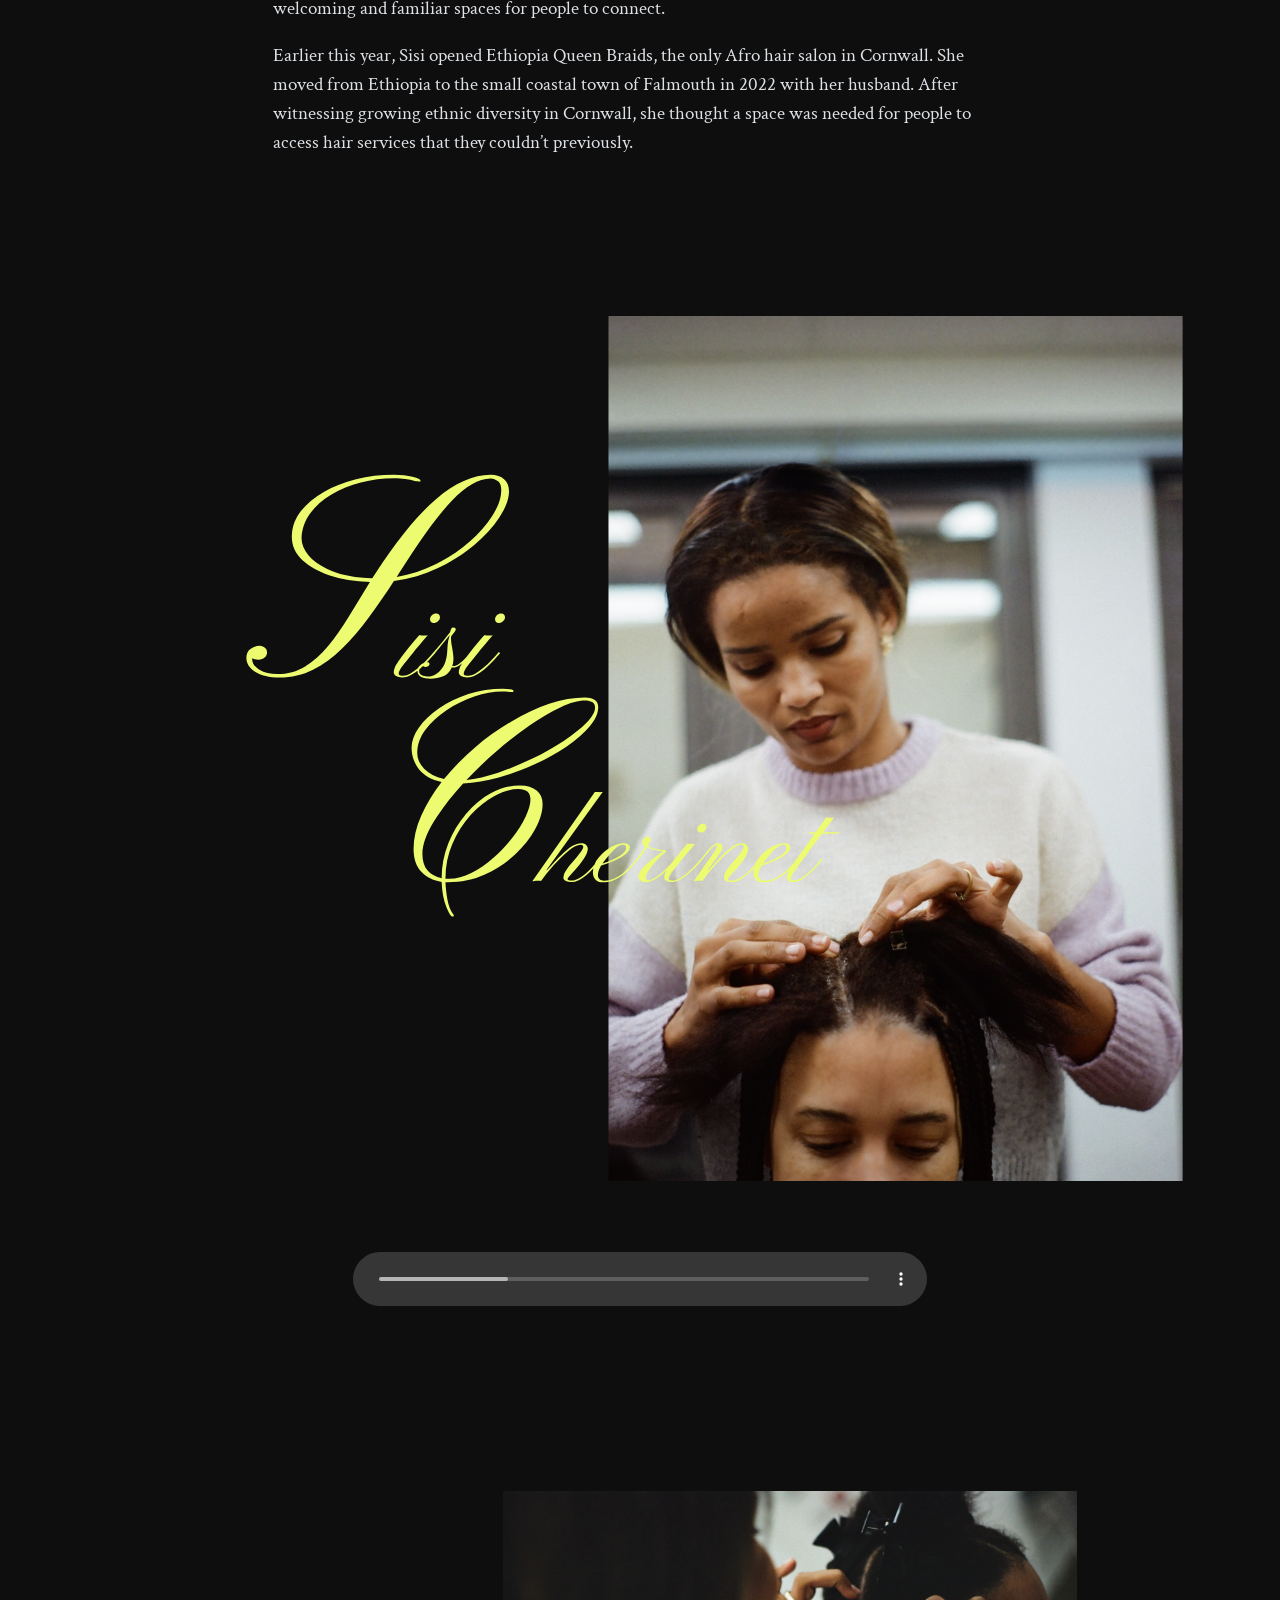
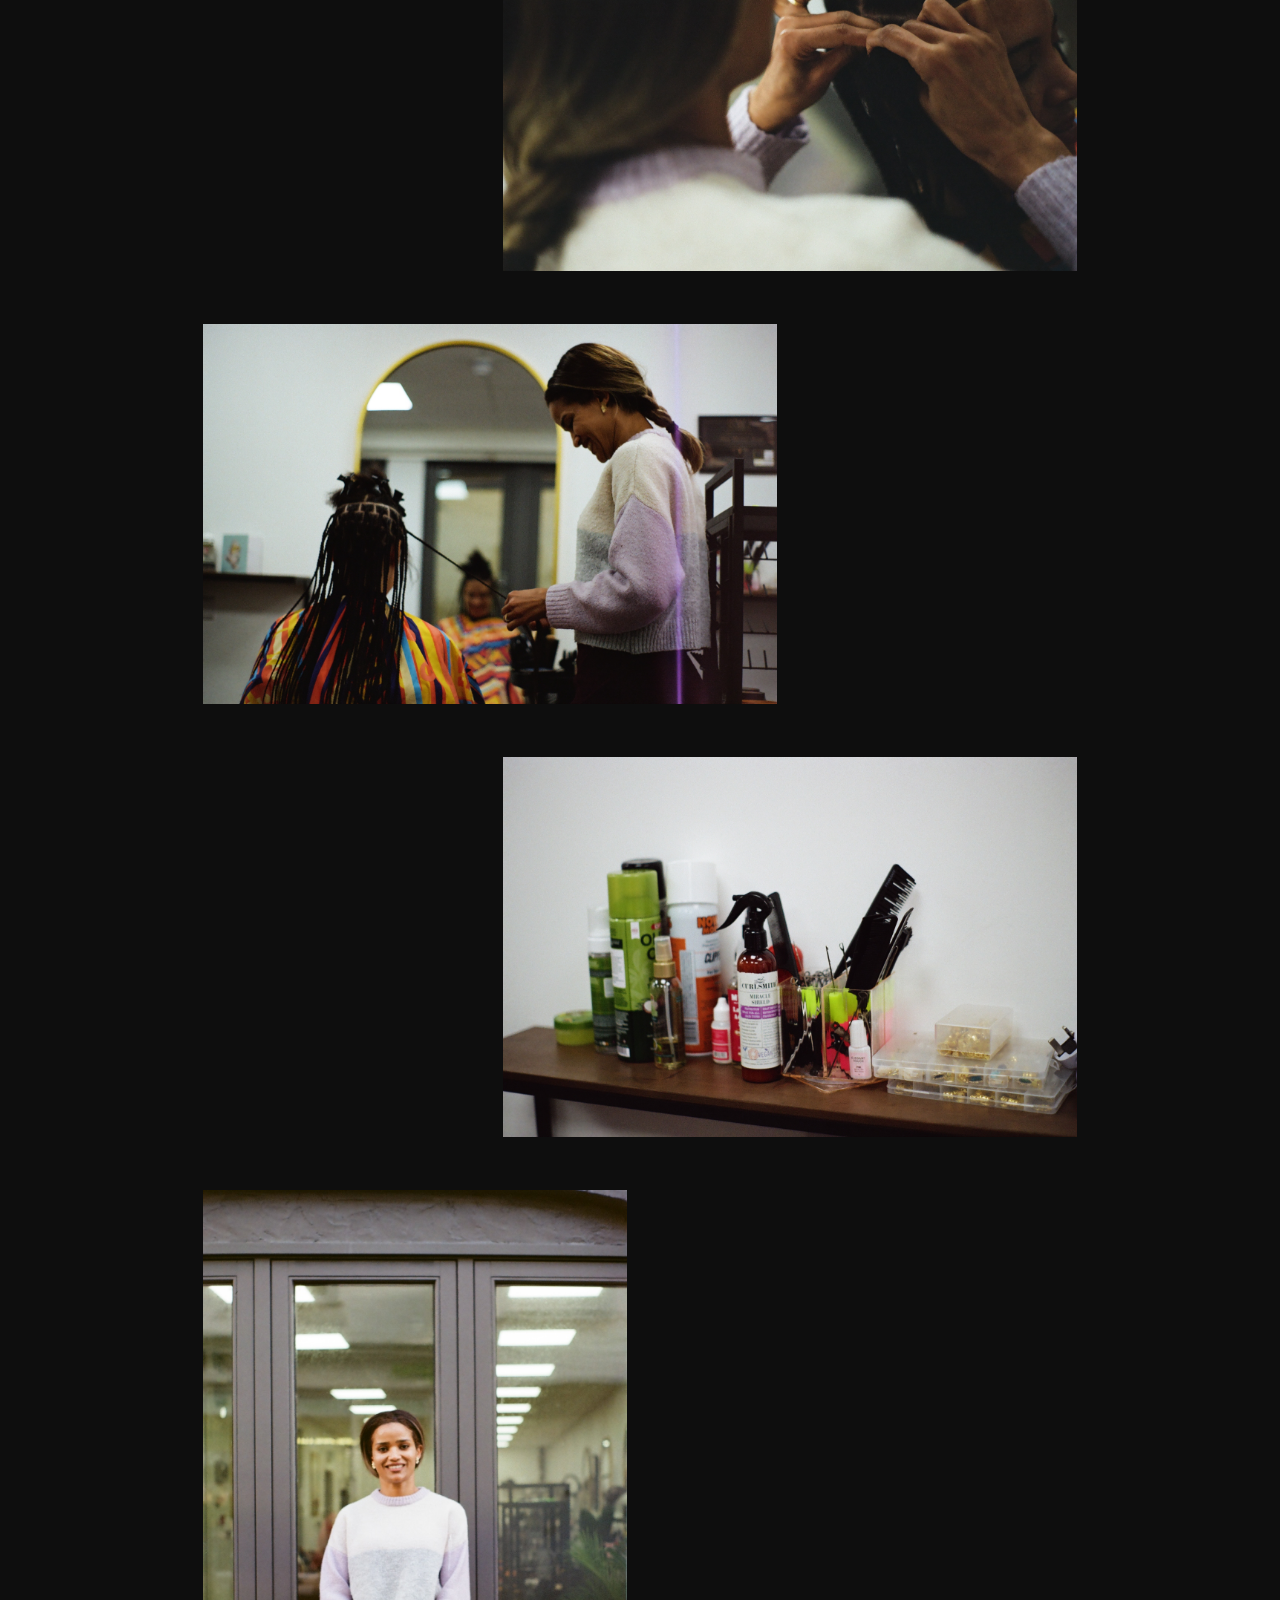
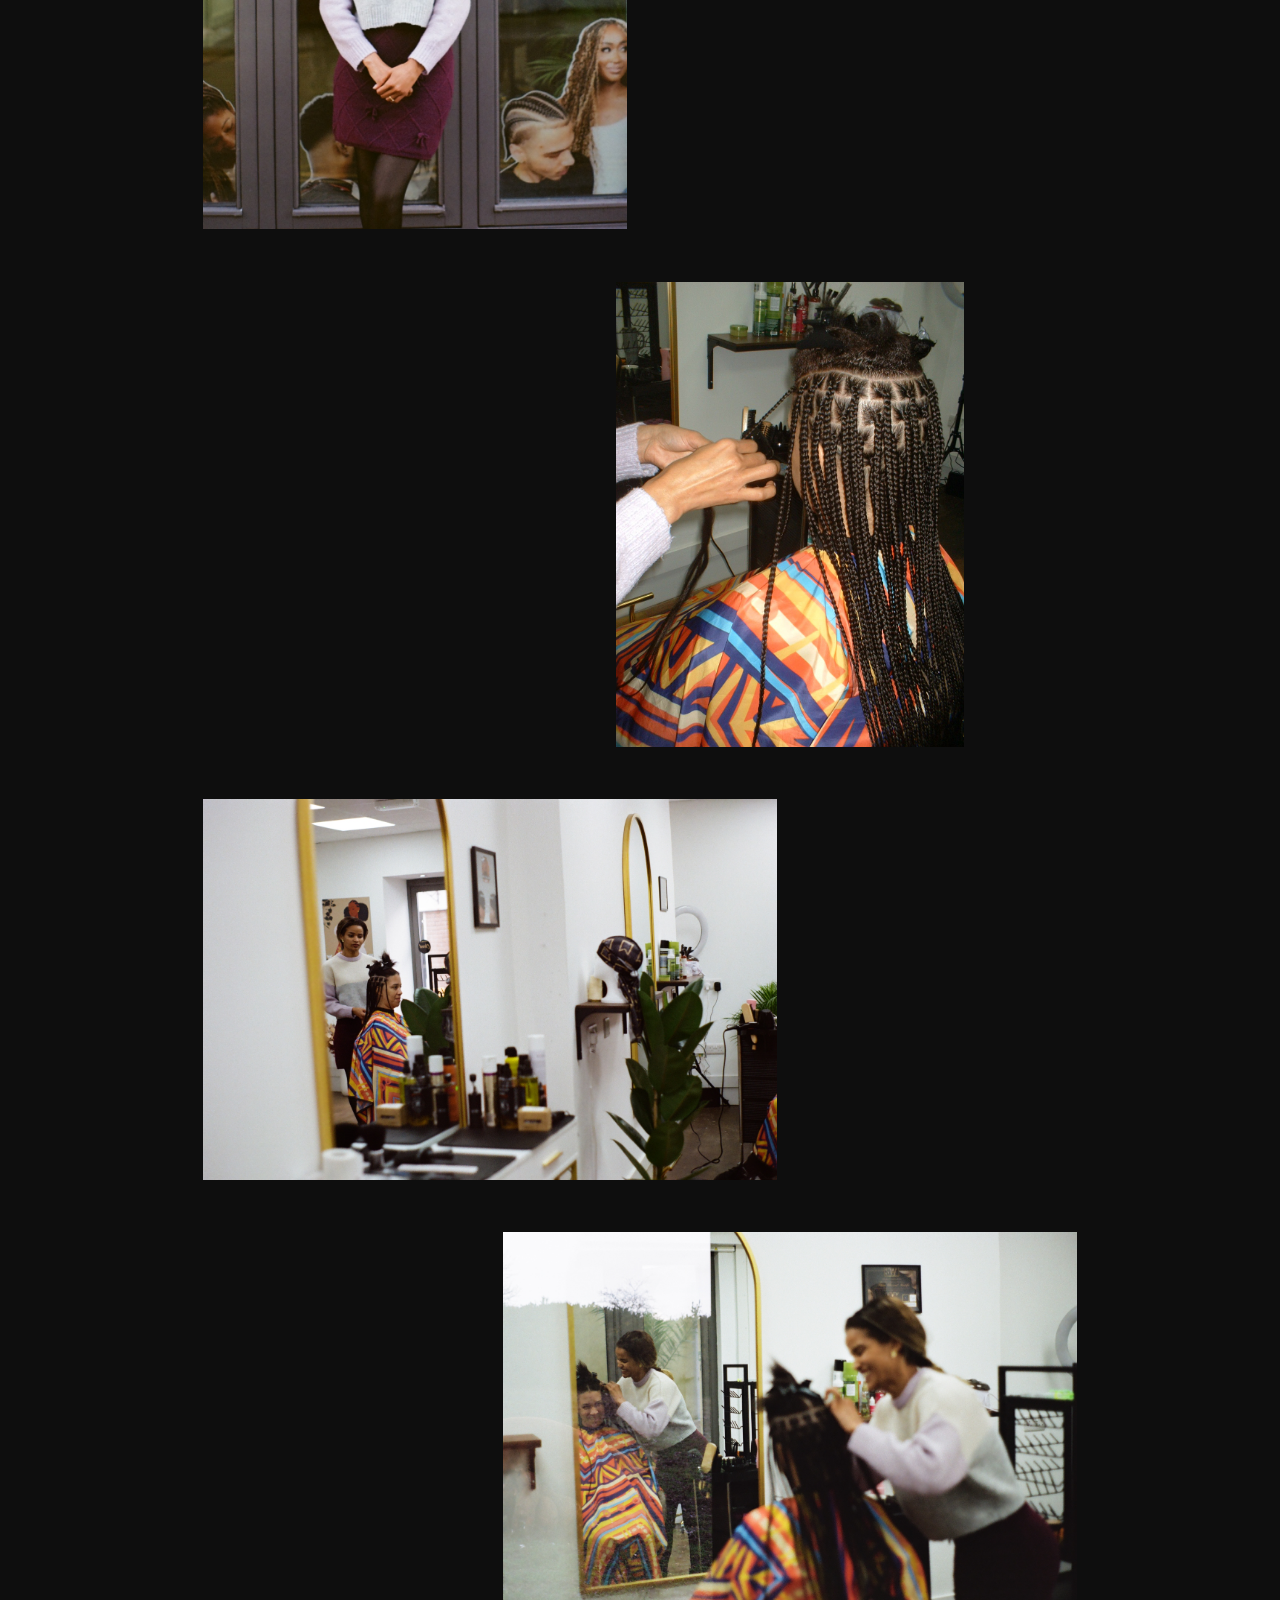
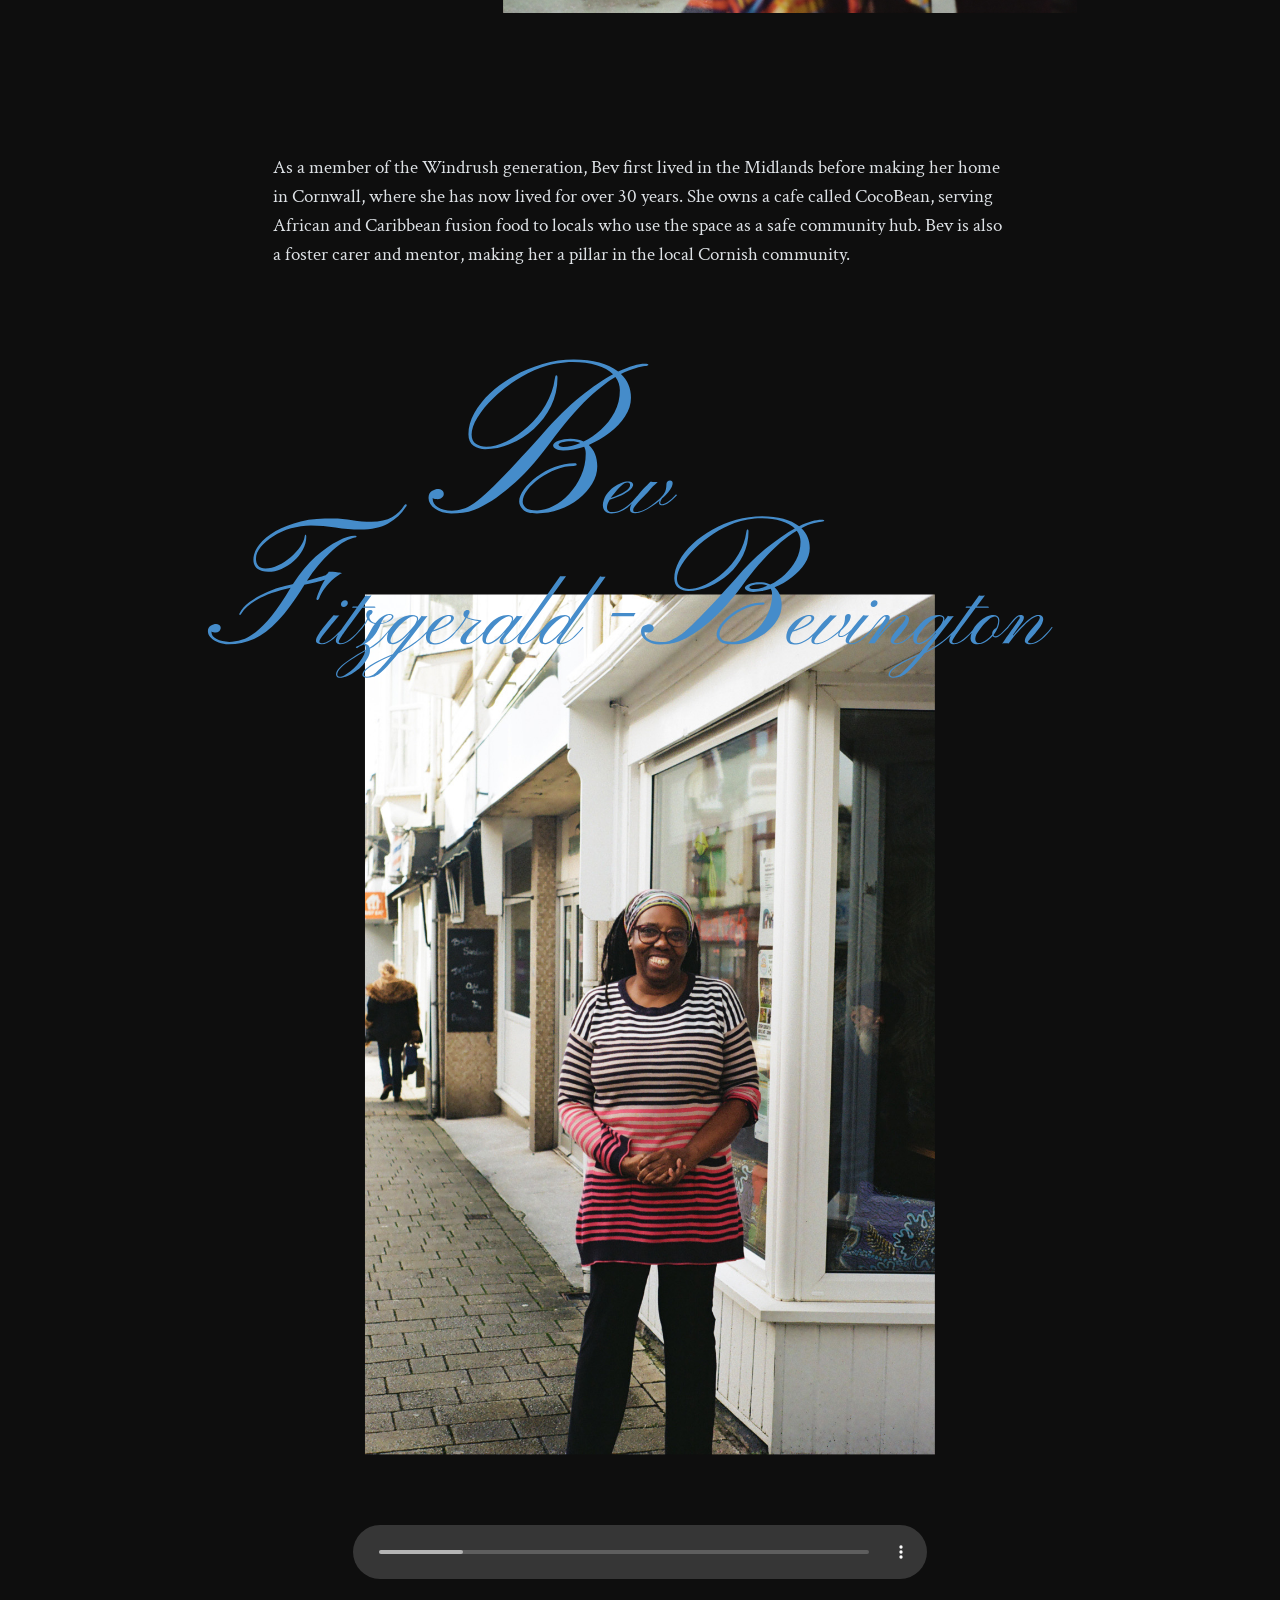
==== commit a55ebcb4: "Update index.html more space" ====
--- a/index.html
+++ b/index.html
@@ -99,6 +99,8 @@
           <p>                                                                      </p>
           <p>Fondly known on Instagram as @thekenyanpigfarmer, Flavian Obiero is part of this 1%. He moved from Kenya to the UK at 15, where he started learning about farming almost immediately. He now runs a farm in Hampshire with his wife and son, rearing pigs, sheep, and ex-dairy goats. He is also a butcher and chef, running his own spit-roast business.</p>
           <p>                                                                       </p>
+          <p>                                                                        </p>
+          <p>                                                                        </p>
         </div>
       </div>
     </div>
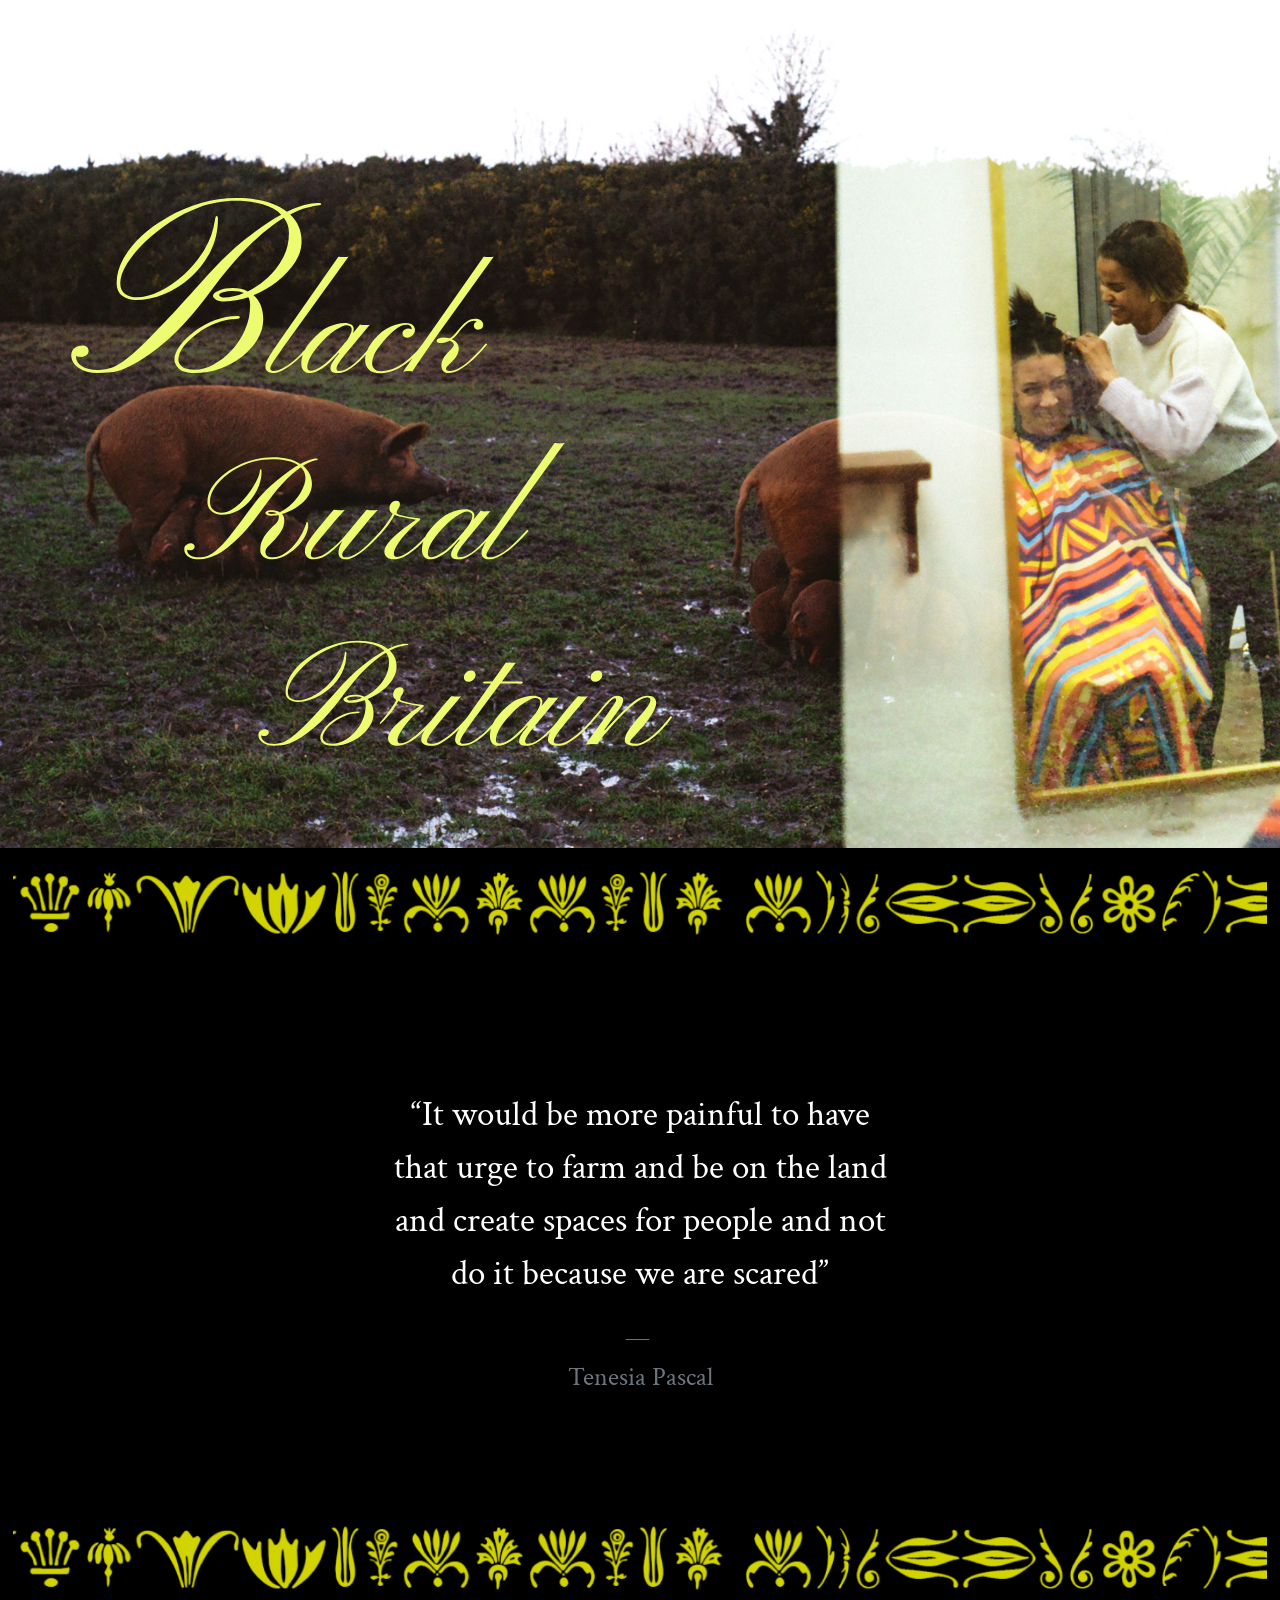
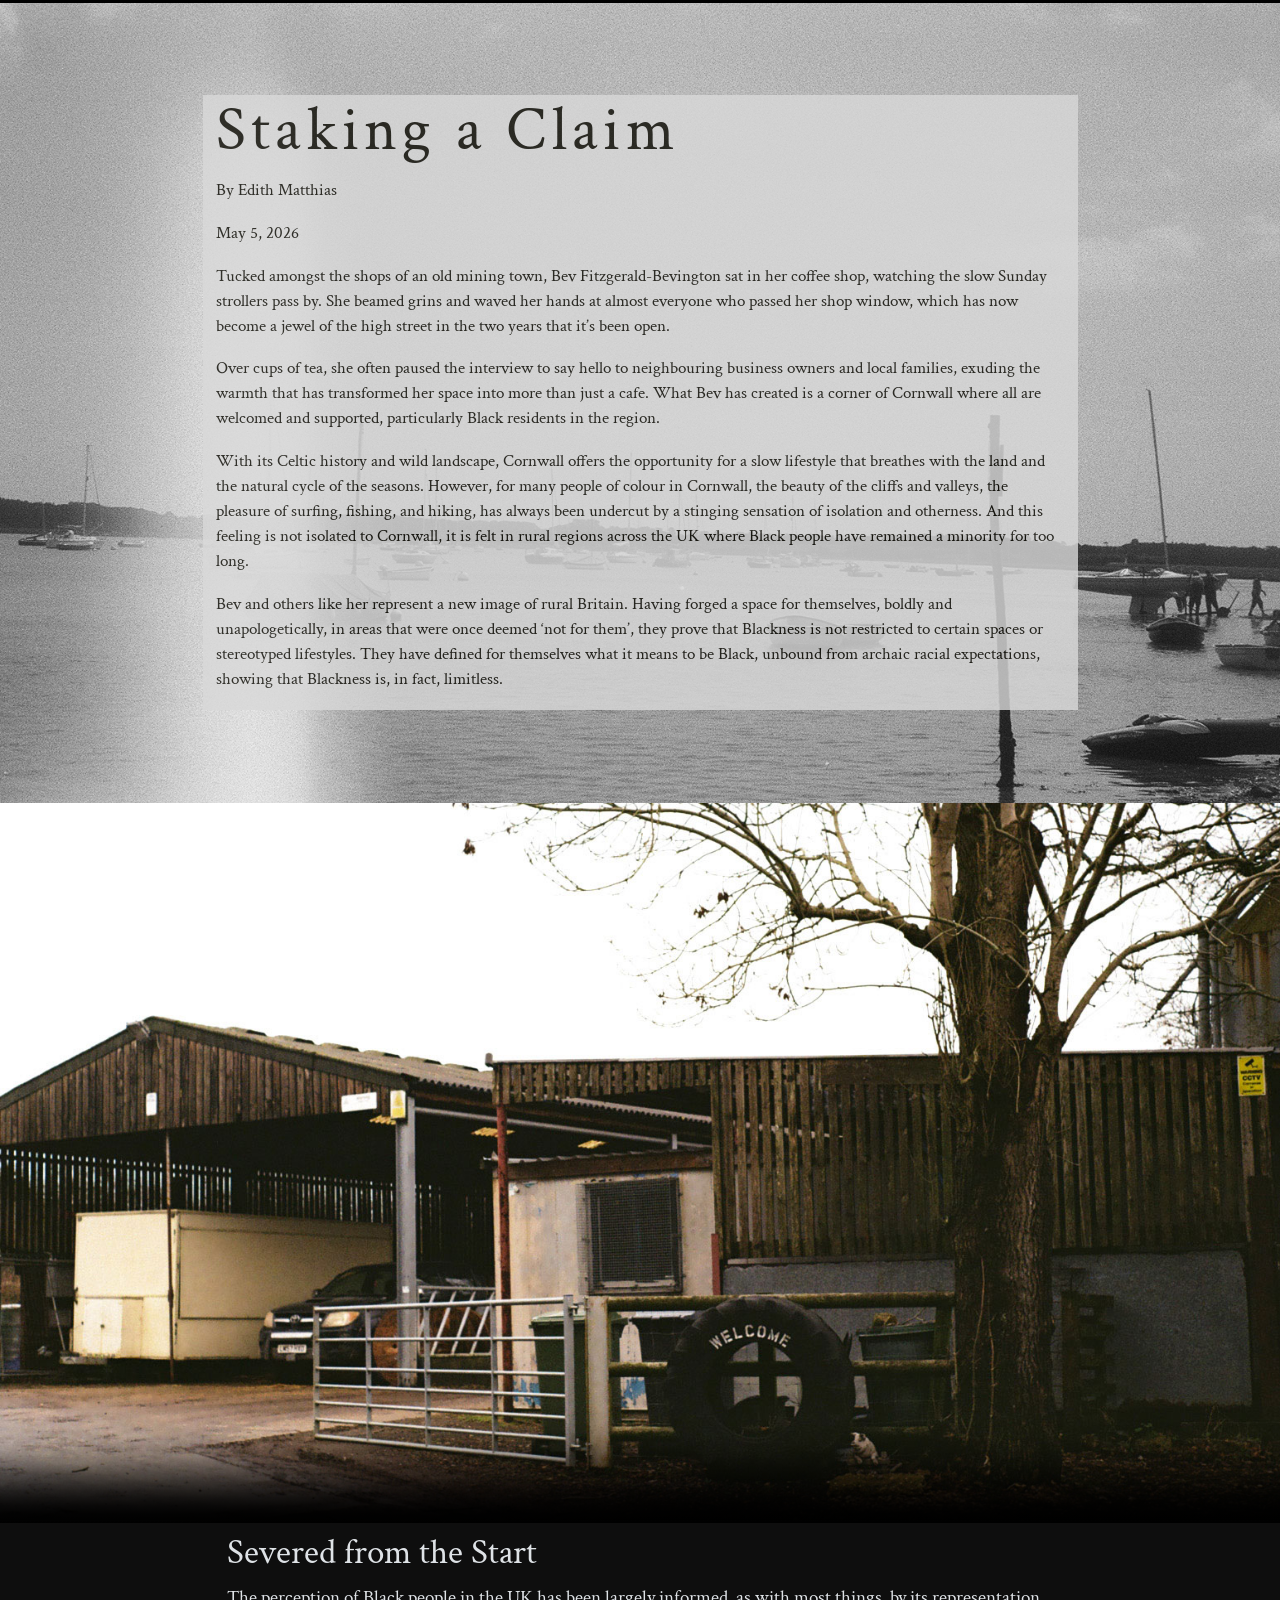
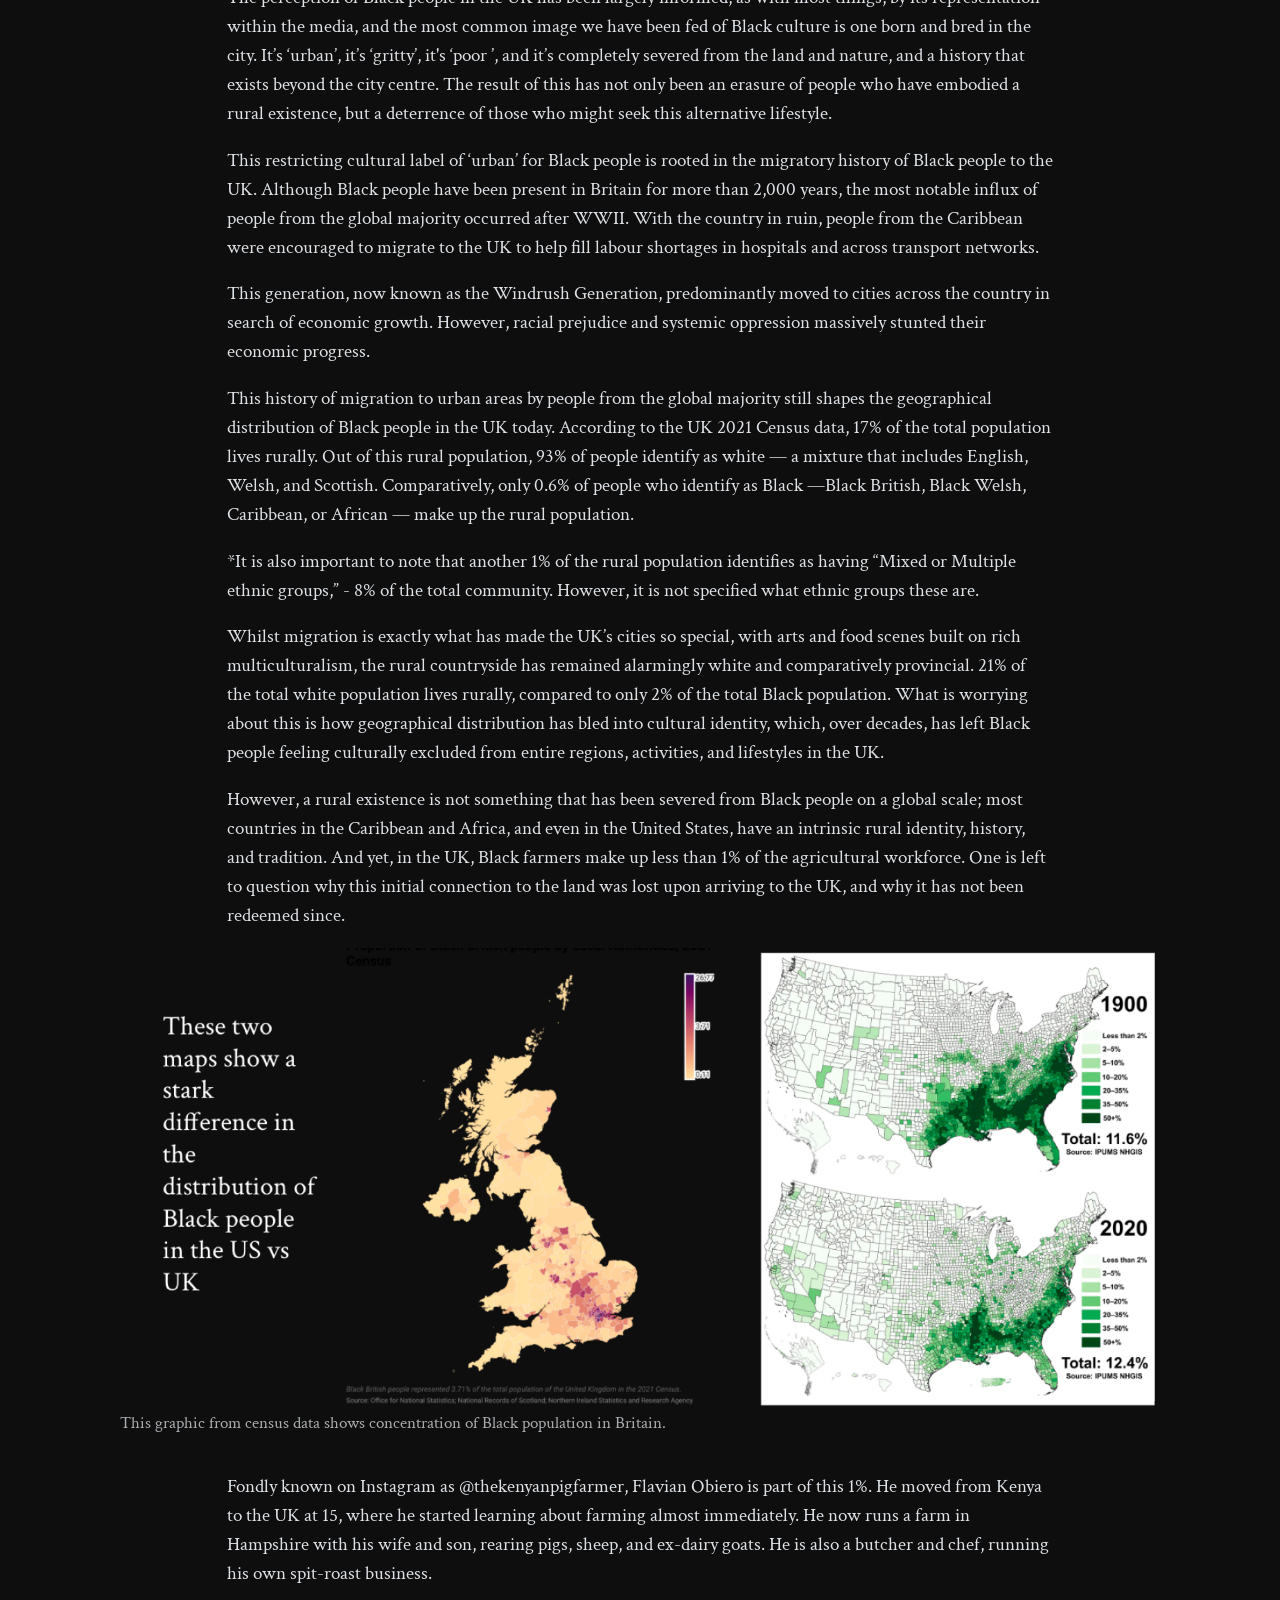
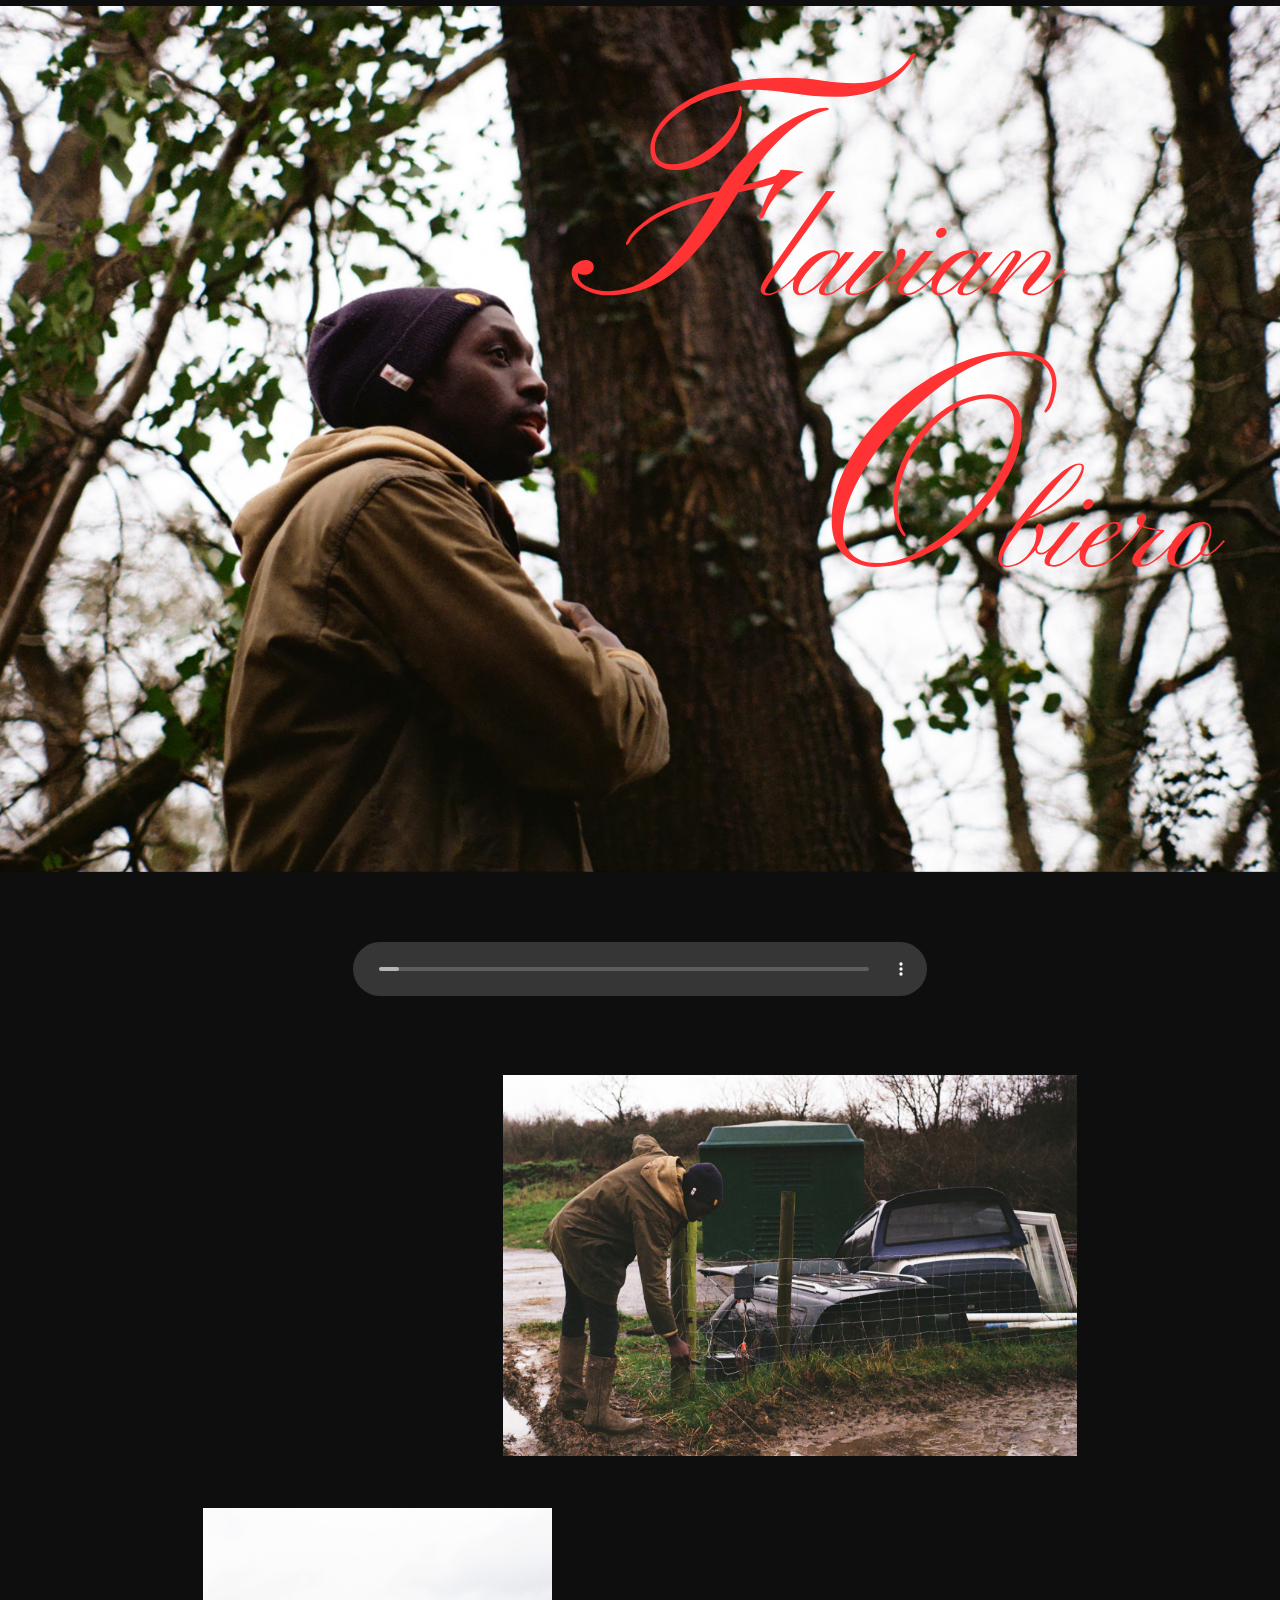
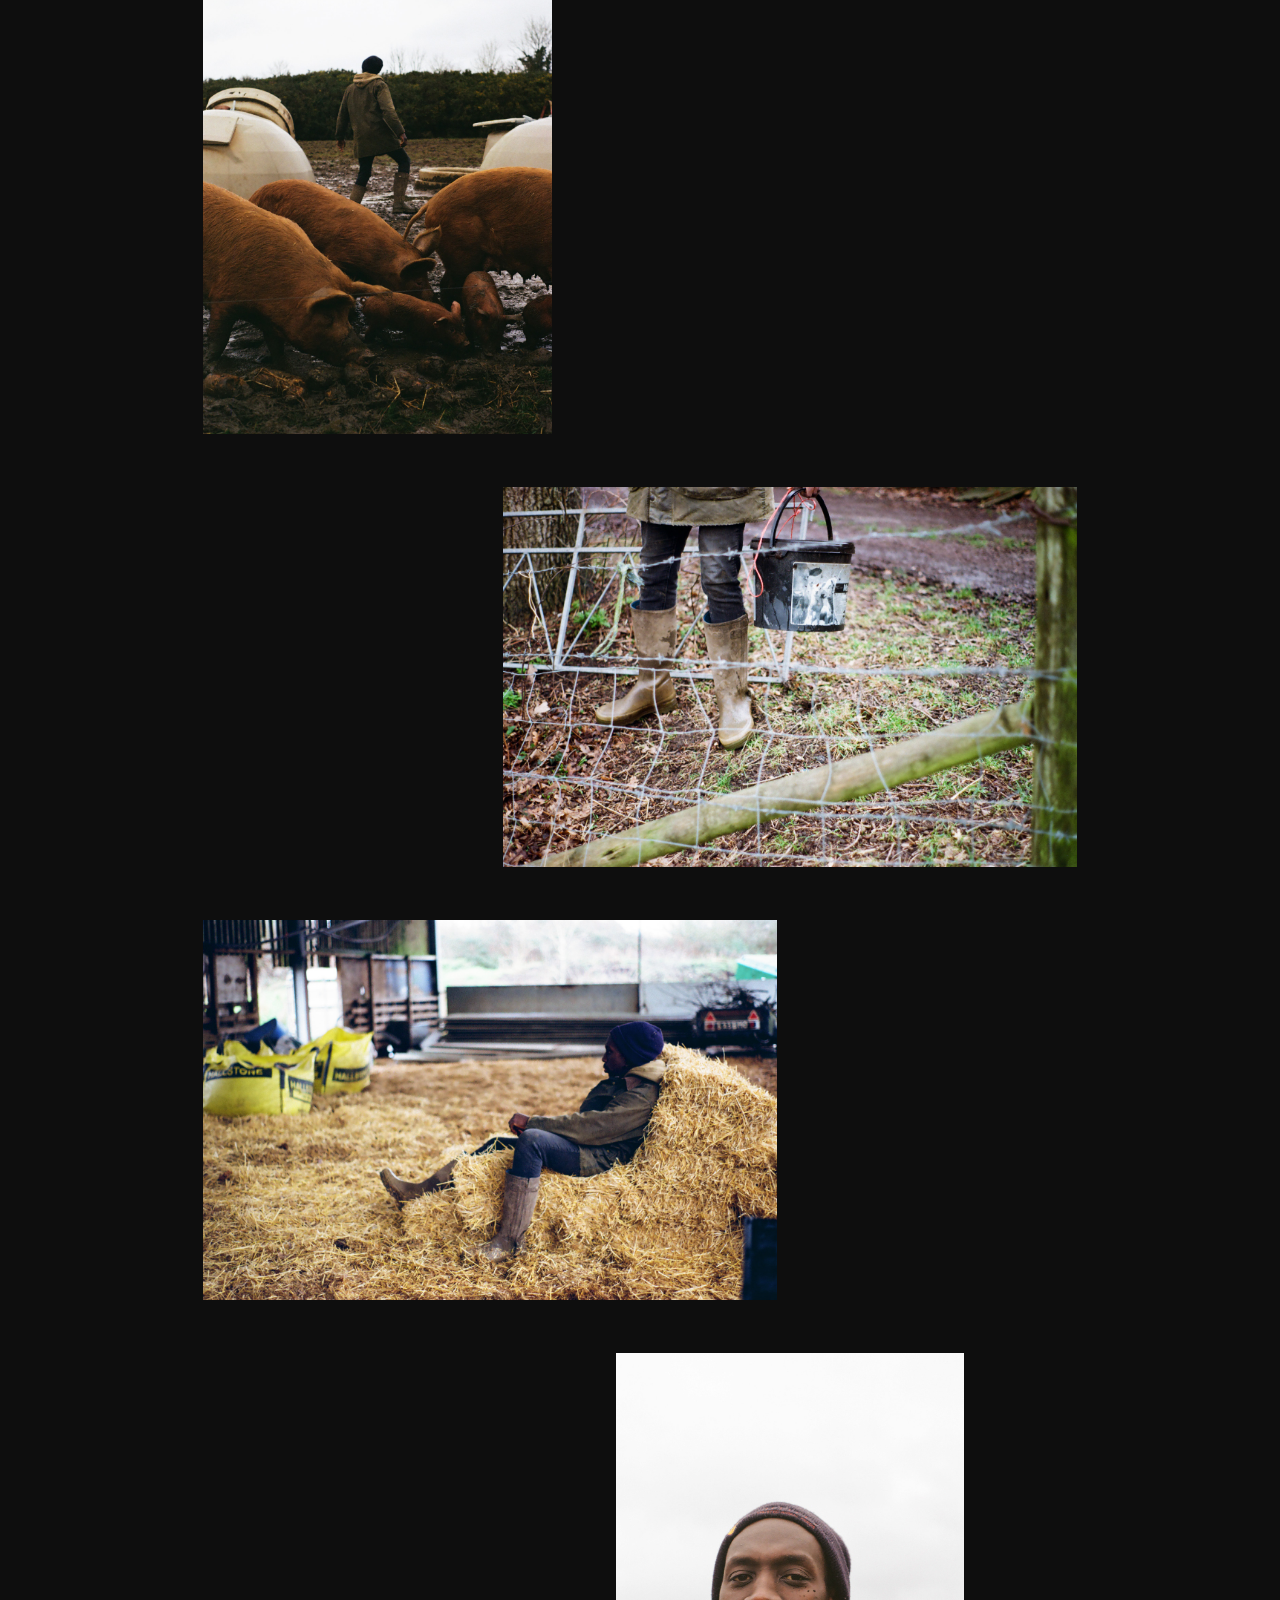
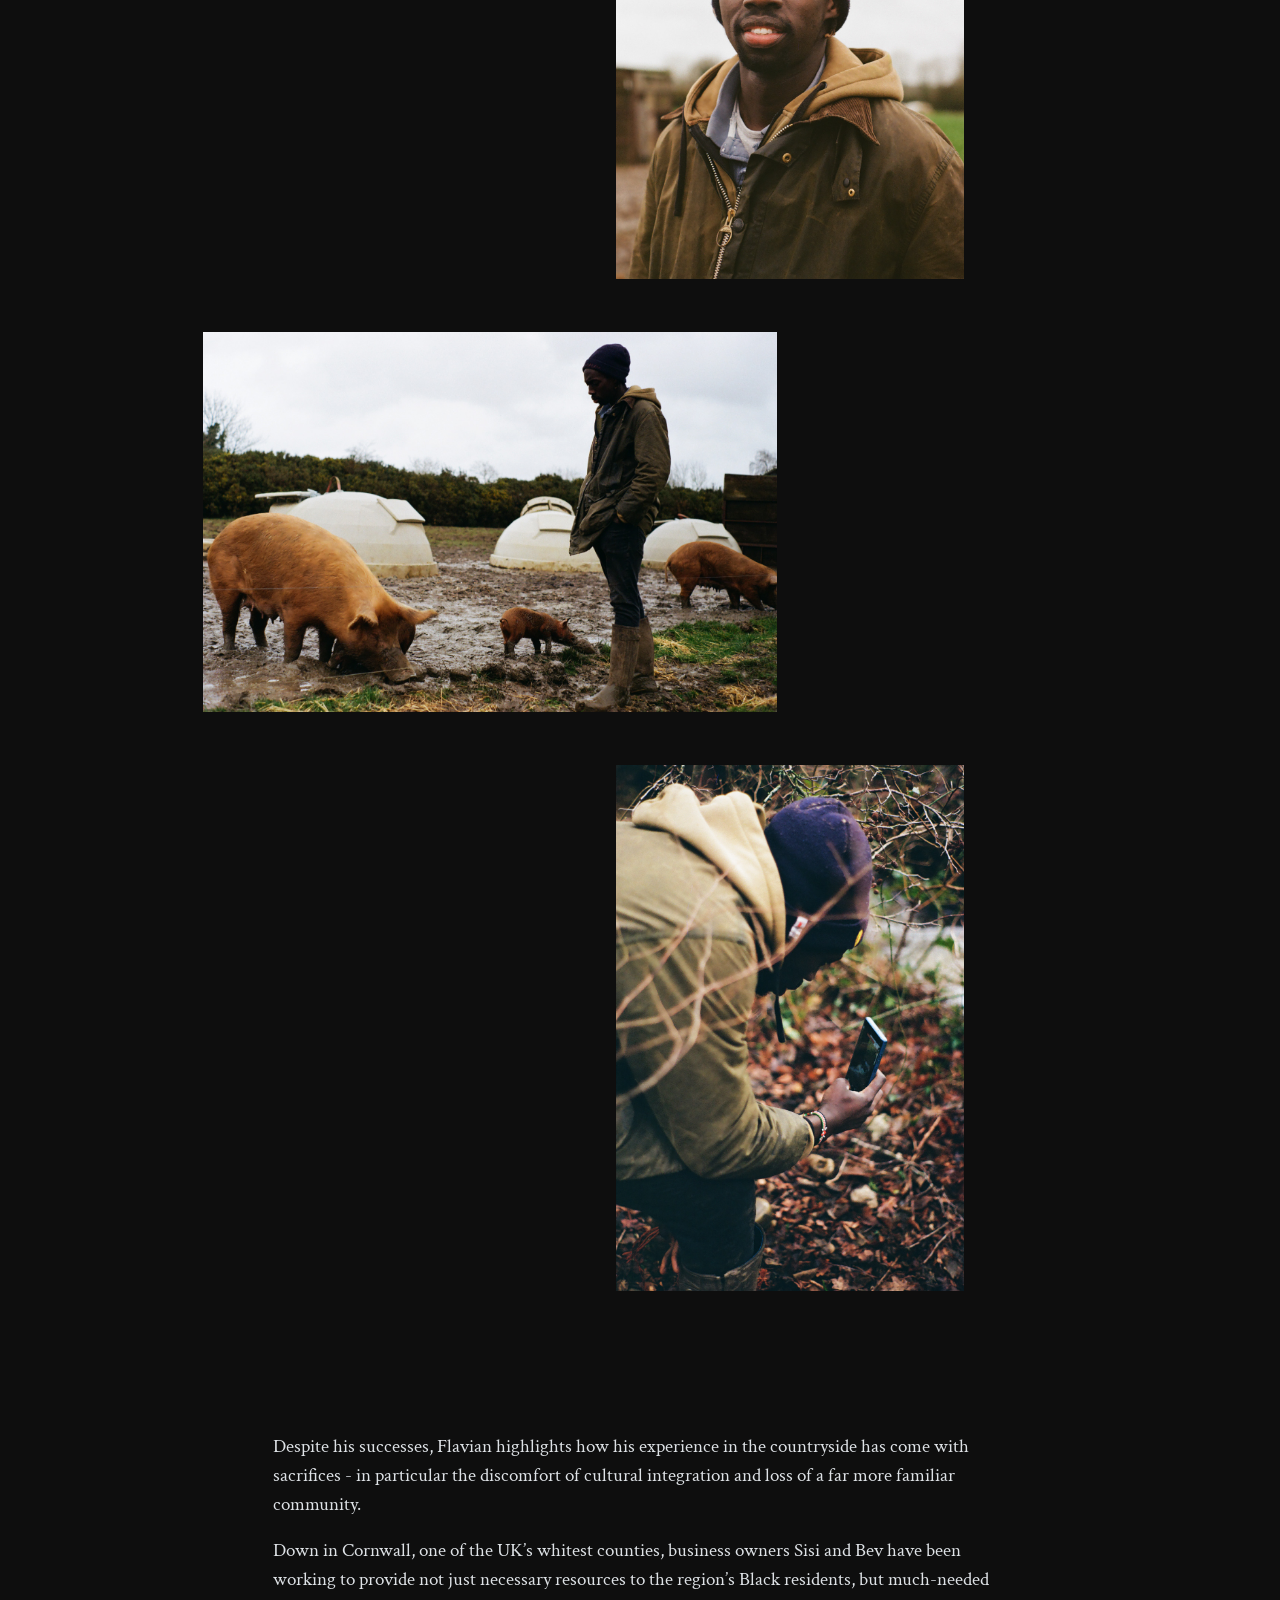
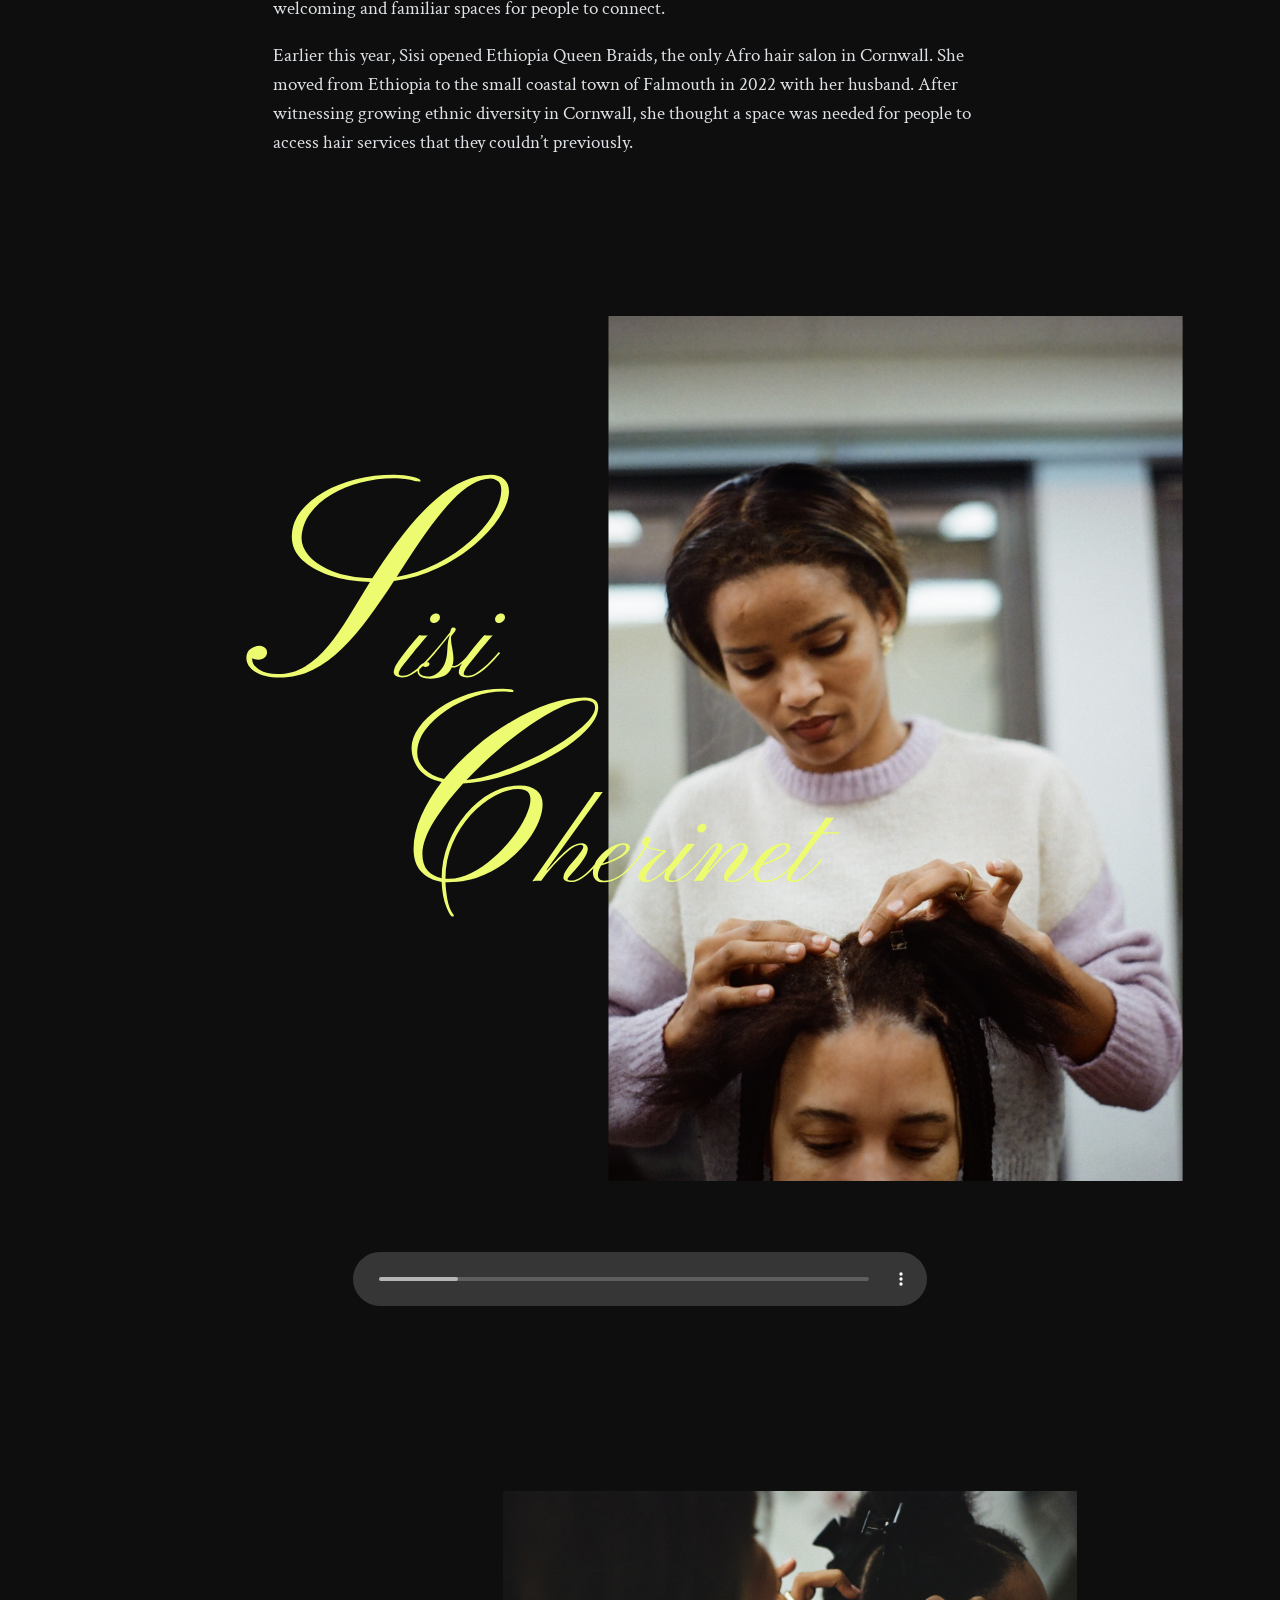
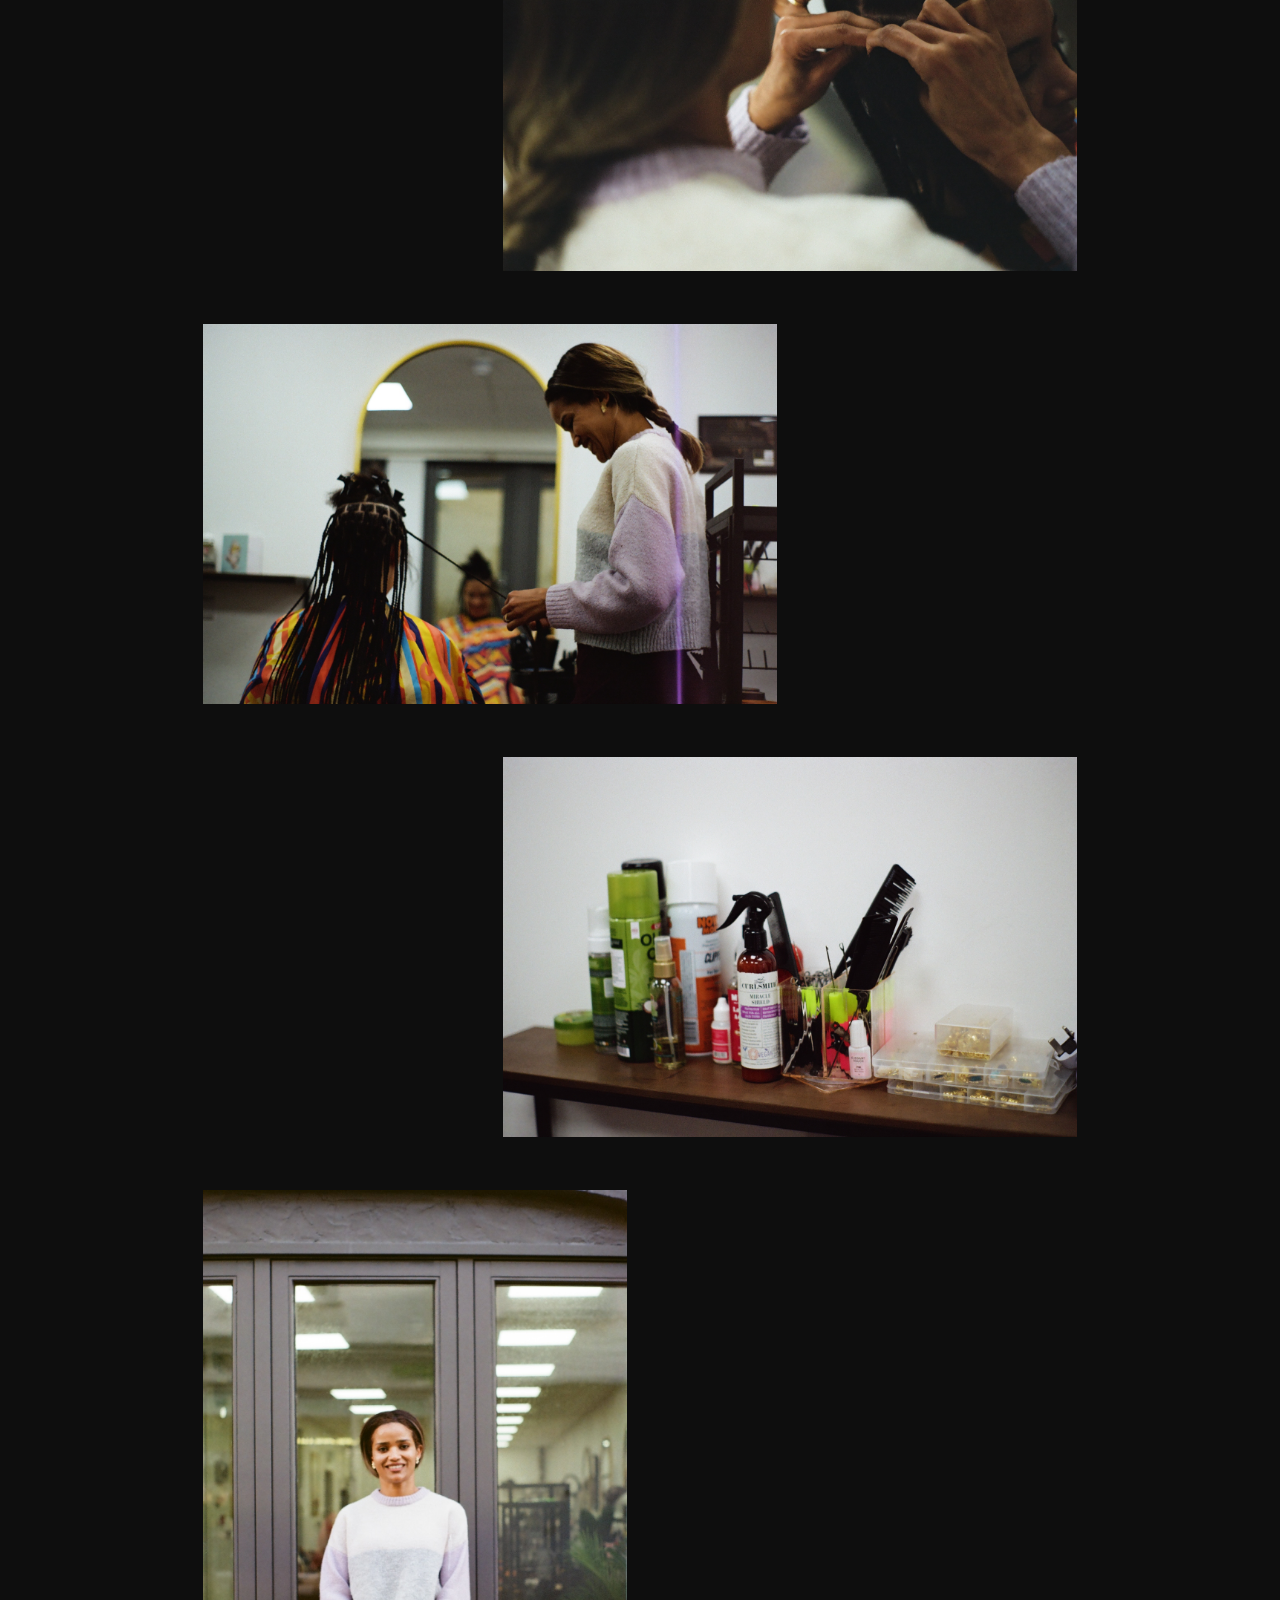
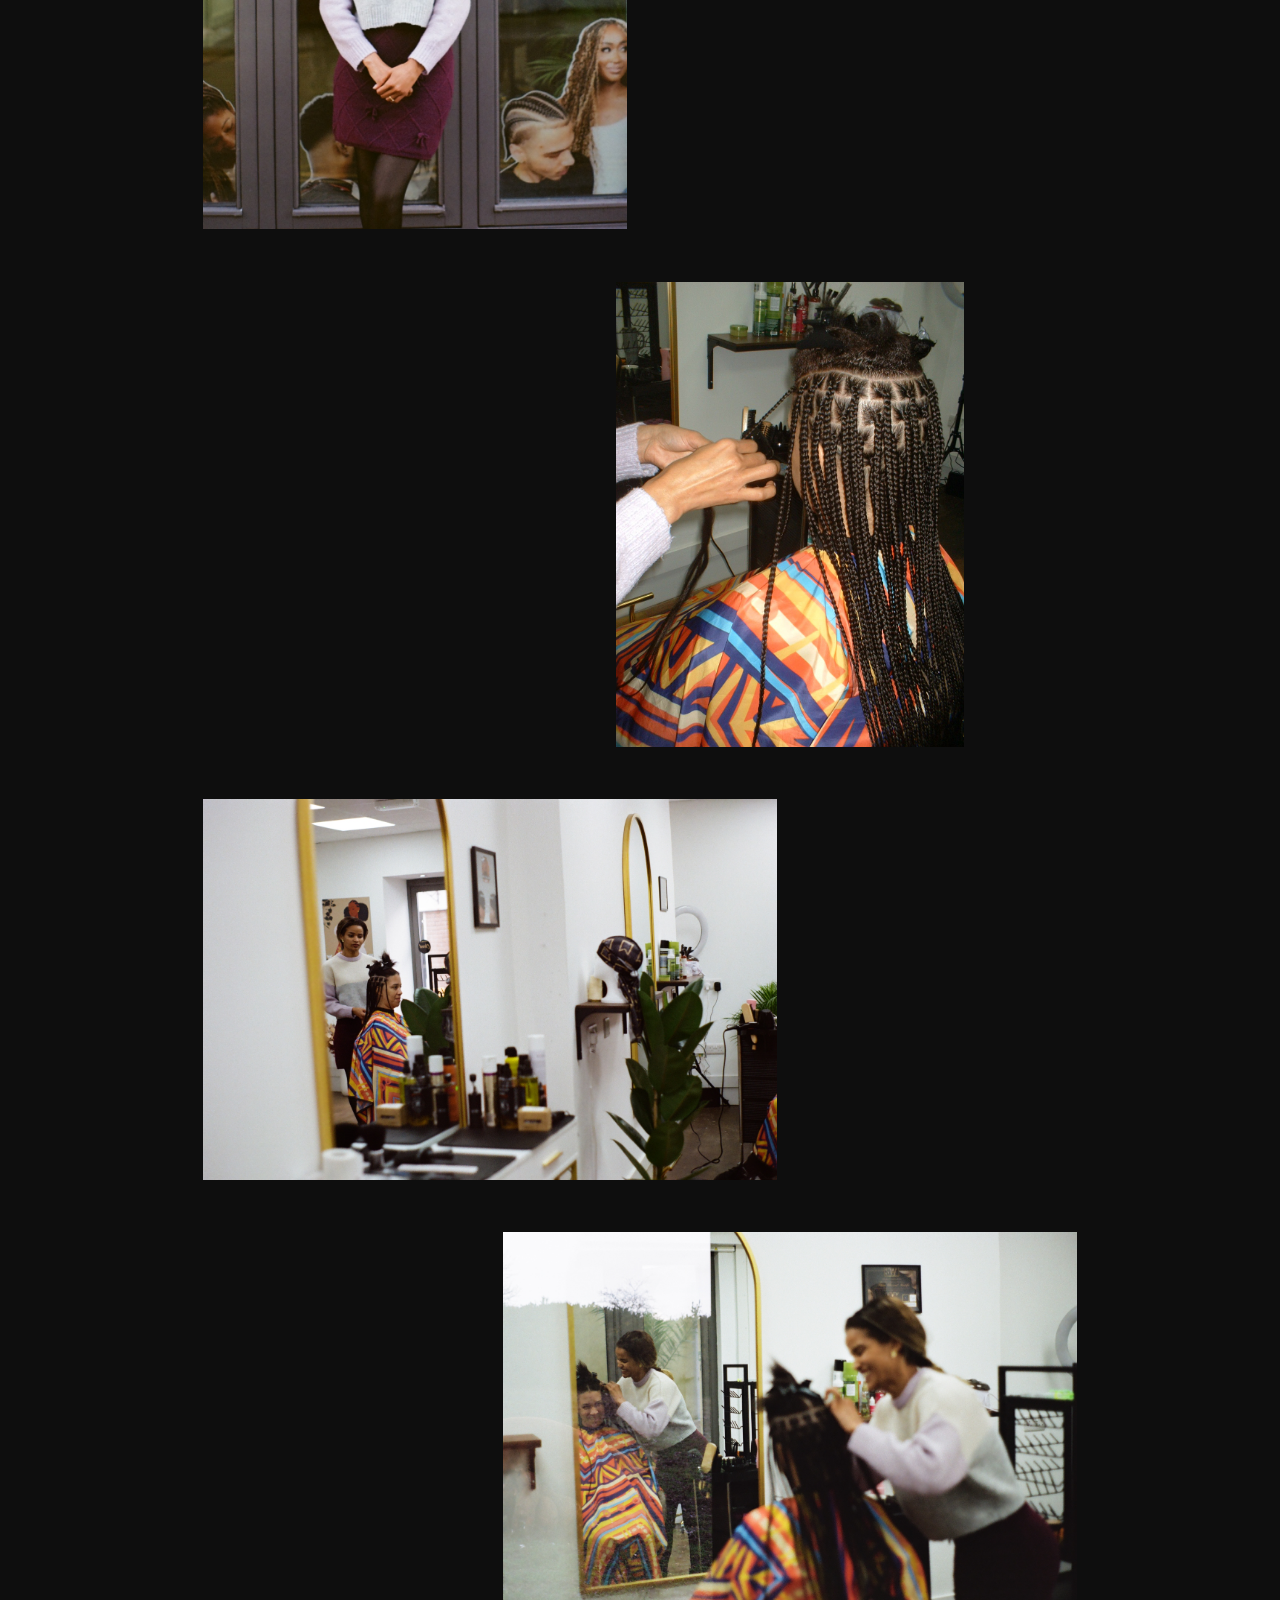
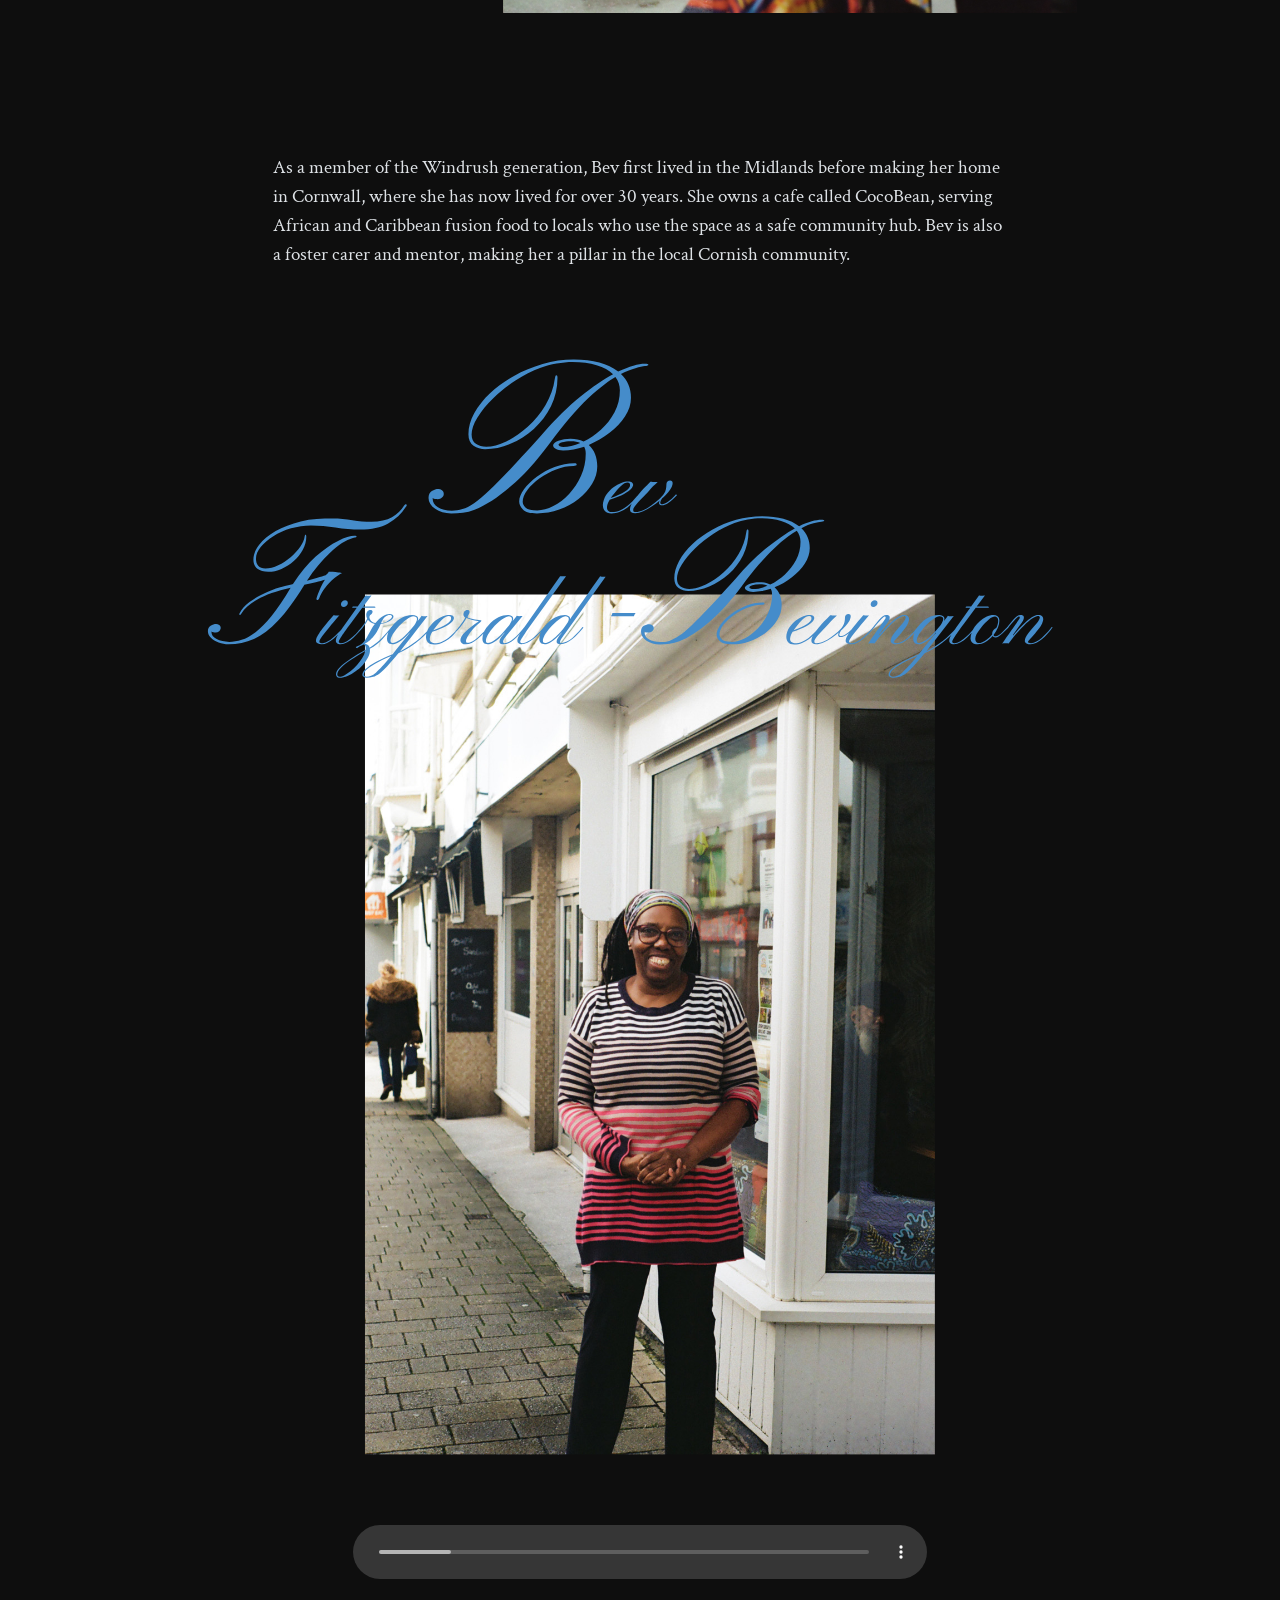
==== commit cd6f41cf: "Update index.html edited text" ====
--- a/index.html
+++ b/index.html
@@ -80,9 +80,9 @@
           <p>The perception of Black people in the UK has been largely informed, as with most things, by its representation within the media, and the most common image we have been fed of Black culture is one born and bred in the city. It’s ‘urban’, it’s ‘gritty’, it's ‘poor ’, and it’s completely severed from the land and nature, and a history that exists beyond the city centre. The result of this has not only been an erasure of people who have embodied a rural existence, but a deterrence of those who might seek this alternative lifestyle.</p>
           <p>This restricting cultural label of ‘urban’ for Black people is rooted in the migratory history of Black people to the UK. Although Black people have been present in Britain for more than 2,000 years, the most notable influx of people from the global majority occurred after WWII. With the country in ruin, people from the Caribbean were encouraged to migrate to the UK to help fill labour shortages in hospitals and across transport networks.</p>
           <p>This generation, now known as the Windrush Generation, predominantly moved to cities across the country in search of economic growth. However, racial prejudice and systemic oppression massively stunted their economic progress.</p>
-          <p>This history of migration to urban areas by people from the African diaspora still shapes the geographical distribution of Black people in the UK today. According to the UK 2021 Census data, 17% of the total population lives rurally. Out of this rural population, 93% of people identify as white —a mixture that includes English, Welsh, and Scottish. Comparatively, only 0.6% of people who identify as Black —Black British, Black Welsh, Caribbean, or African — make up the rural population.</p>
+          <p>This history of migration to urban areas by people from the global majority still shapes the geographical distribution of Black people in the UK today. According to the UK 2021 Census data, 17% of the total population lives rurally. Out of this rural population, 93% of people identify as white — a mixture that includes English, Welsh, and Scottish. Comparatively, only 0.6% of people who identify as Black —Black British, Black Welsh, Caribbean, or African — make up the rural population.</p>
           <p>*It is also important to note that another 1% of the rural population identifies as having “Mixed or Multiple ethnic groups,” - 8% of the total community. However, it is not specified what ethnic groups these are.</p>
-          <p>Whilst migration is exactly what has made the UK’s cities so special, with arts and food scenes built on rich multiculturalism, the rural countryside has remained alarmingly white and comparatively provincial. 21% of the total white population lives rurally, and only 2% of the total Black population lives outside of urban areas. What is worrying about this is how geographical distribution has bled into cultural identity, which, over decades, has left Black people feeling culturally excluded from entire regions, activities, and lifestyles in the UK.</p>
+          <p>Whilst migration is exactly what has made the UK’s cities so special, with arts and food scenes built on rich multiculturalism, the rural countryside has remained alarmingly white and comparatively provincial. 21% of the total white population lives rurally, compared to only 2% of the total Black population. What is worrying about this is how geographical distribution has bled into cultural identity, which, over decades, has left Black people feeling culturally excluded from entire regions, activities, and lifestyles in the UK.</p>
           <p>However, a rural existence is not something that has been severed from Black people on a global scale; most countries in the Caribbean and Africa, and even in the United States, have an intrinsic rural identity, history, and tradition. And yet, in the UK, Black farmers make up less than 1% of the agricultural workforce. One is left to question why this initial connection to the land was lost upon arriving to the UK, and why it has not been redeemed since.</p>
         </div>
       </div>
